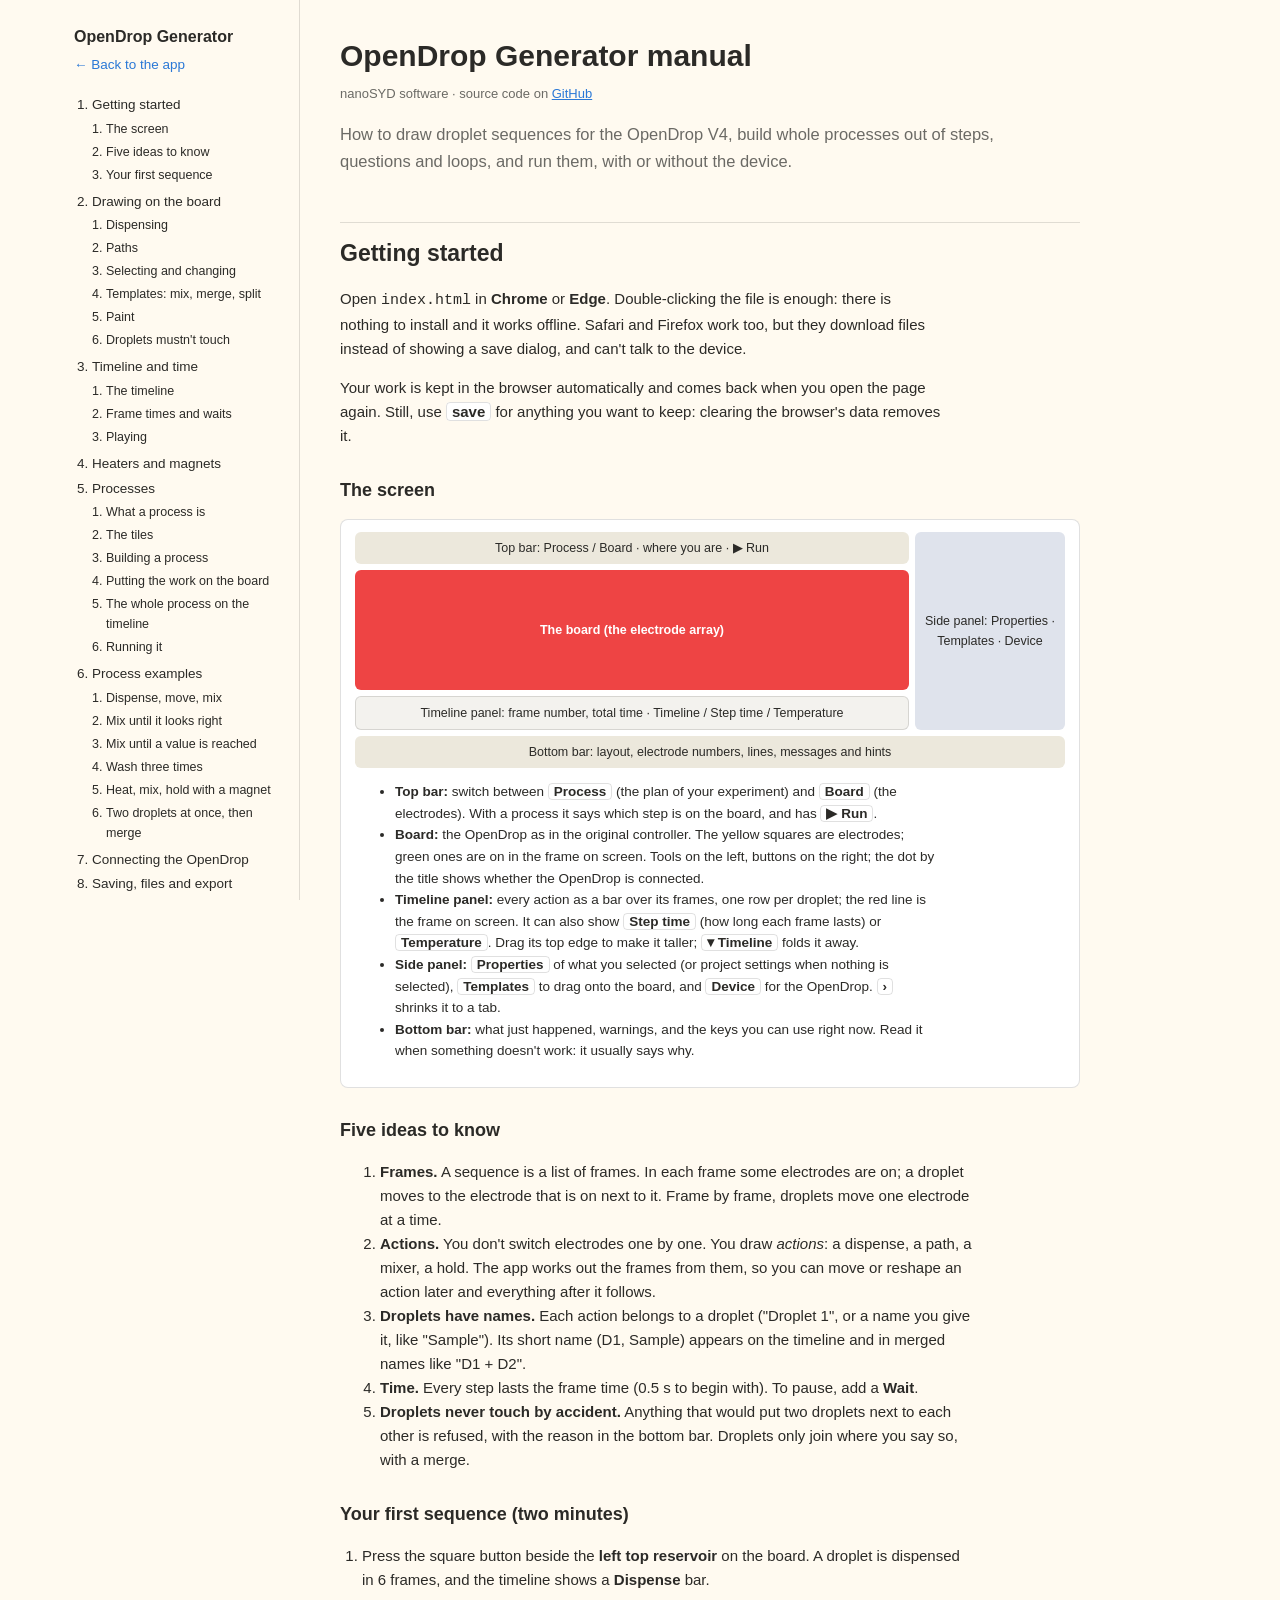
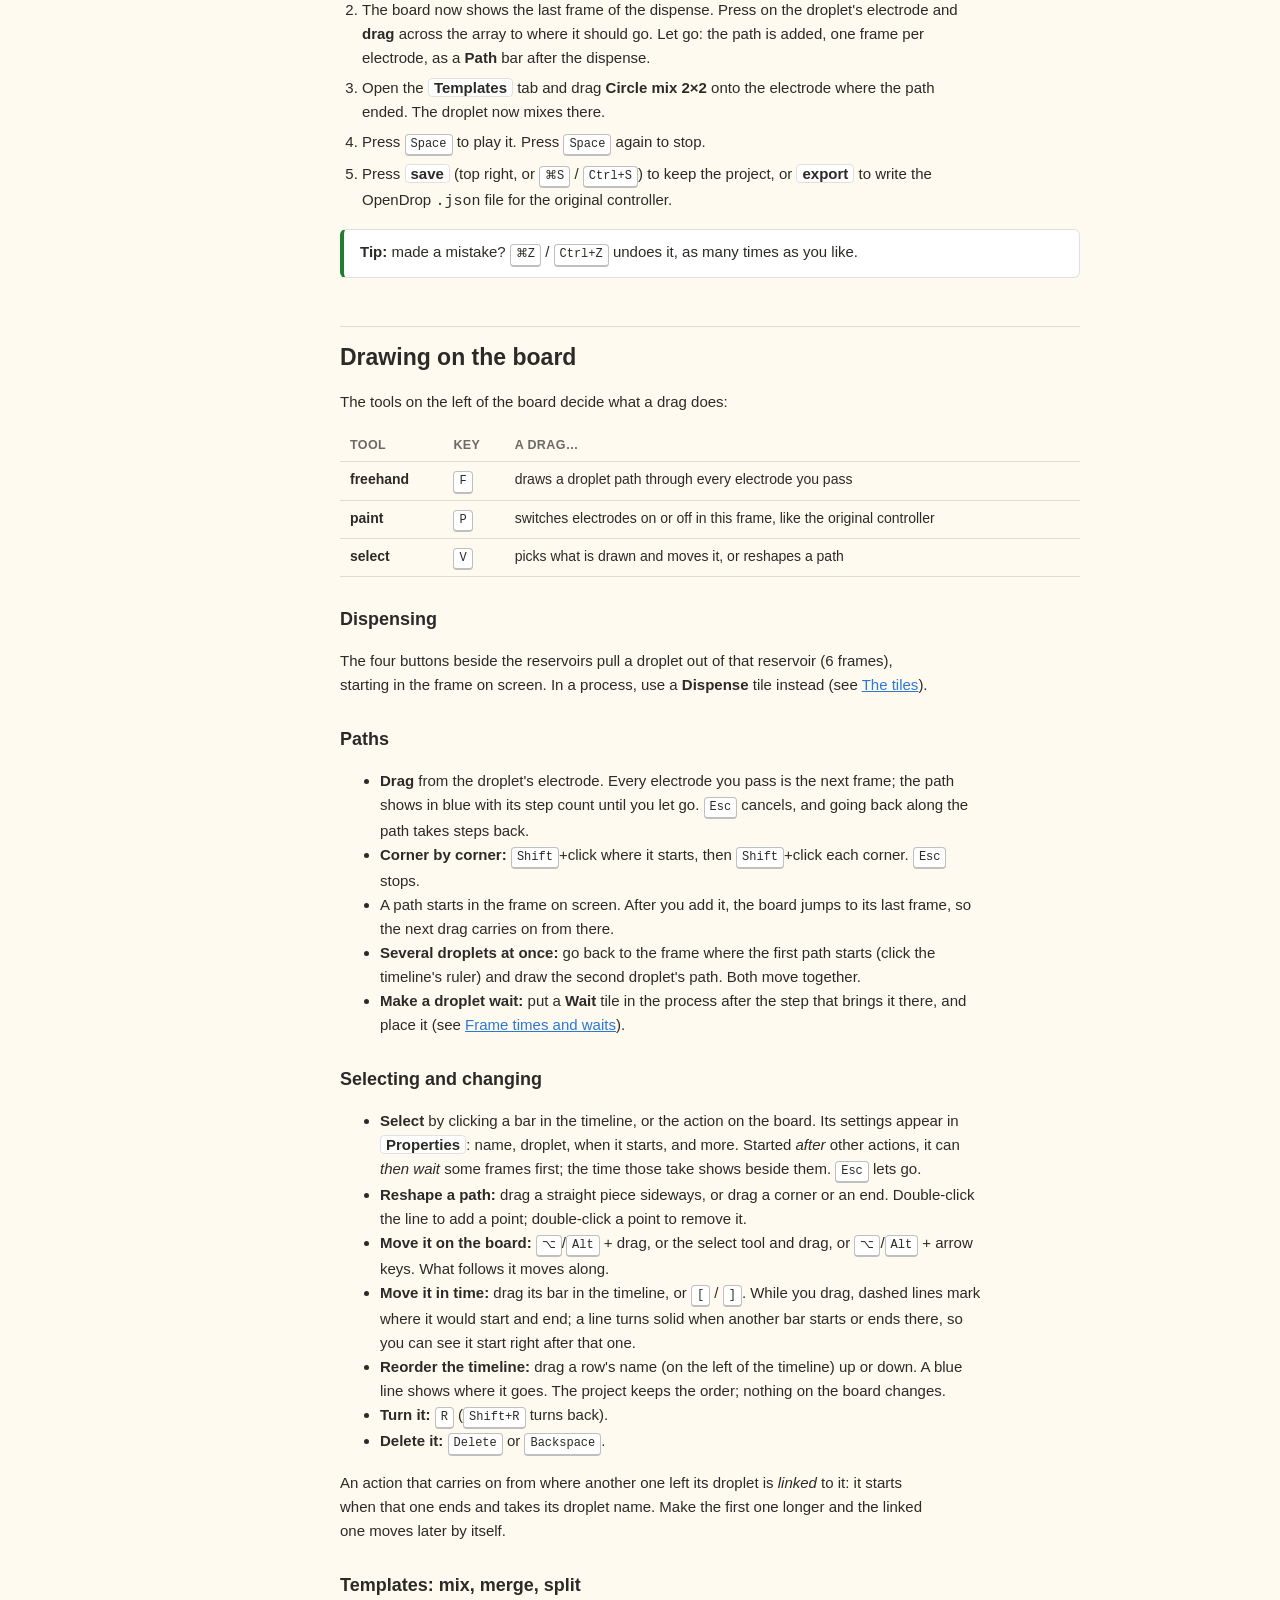
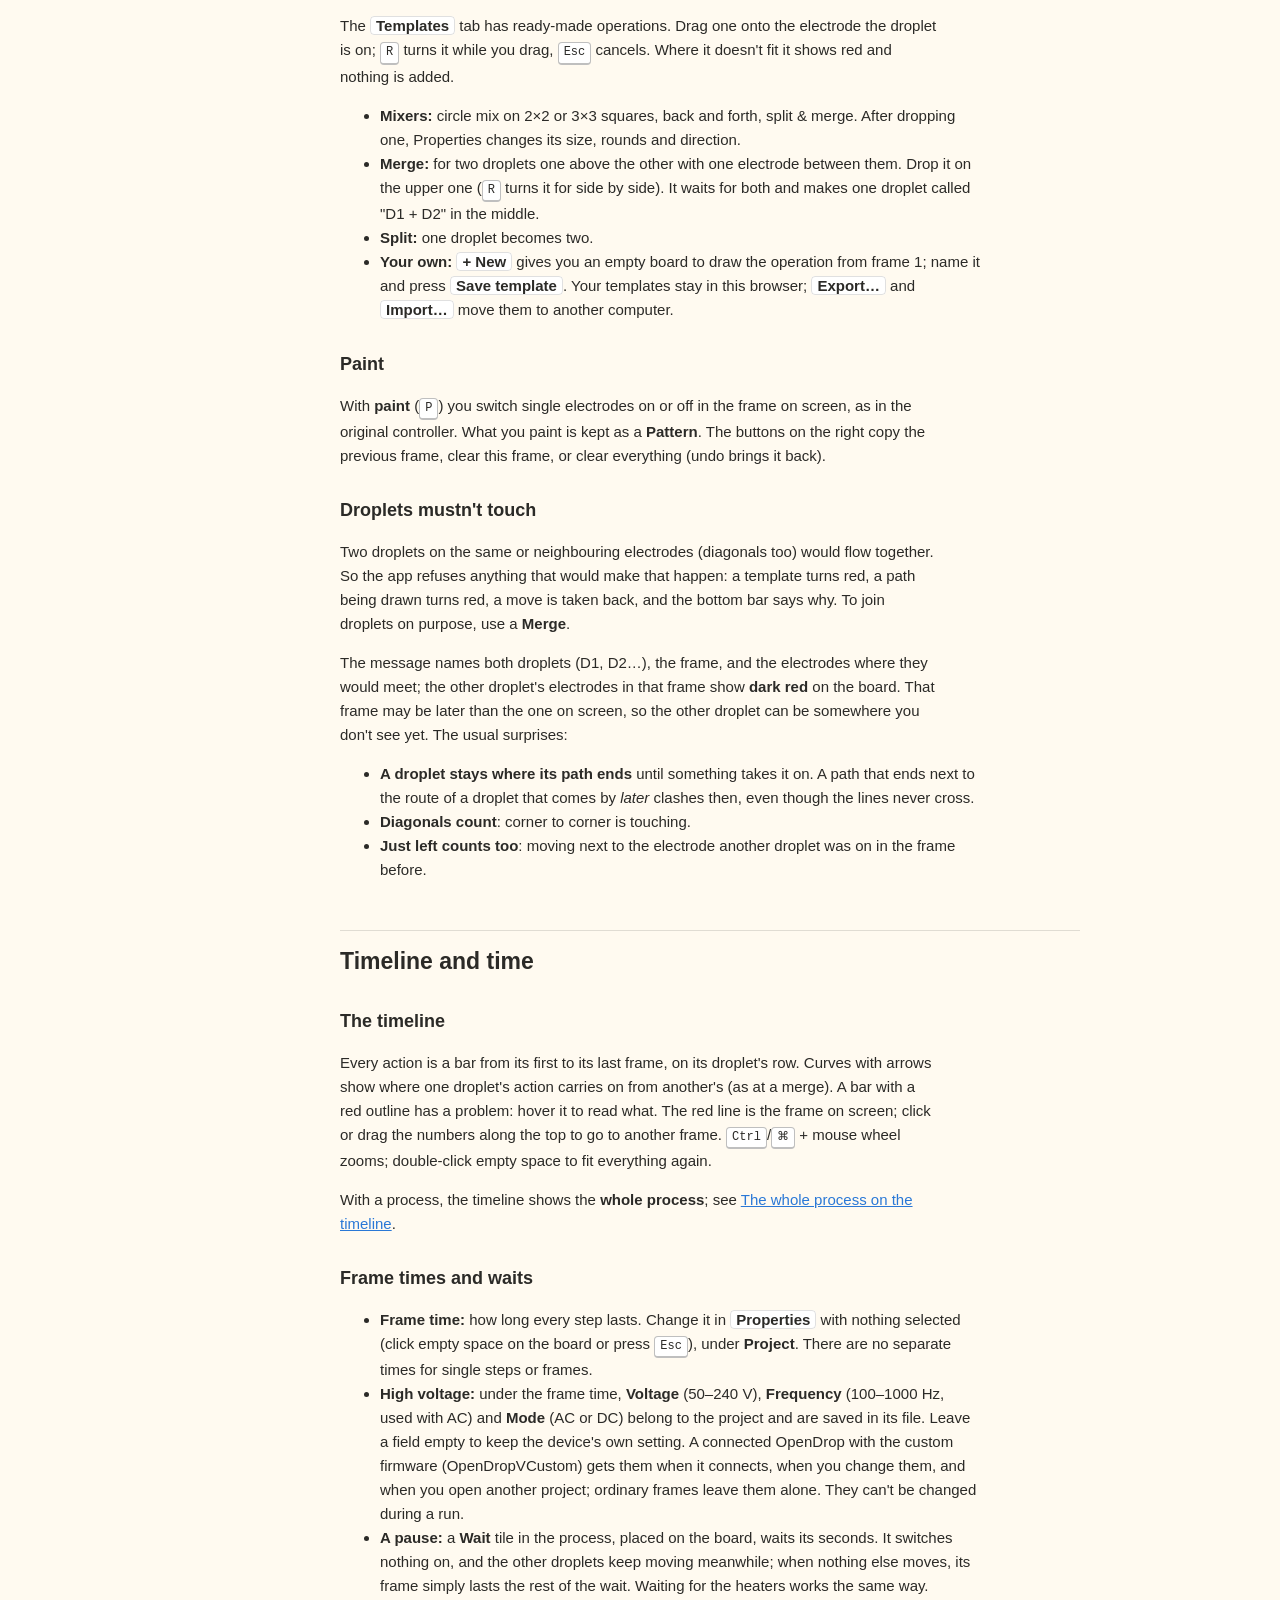
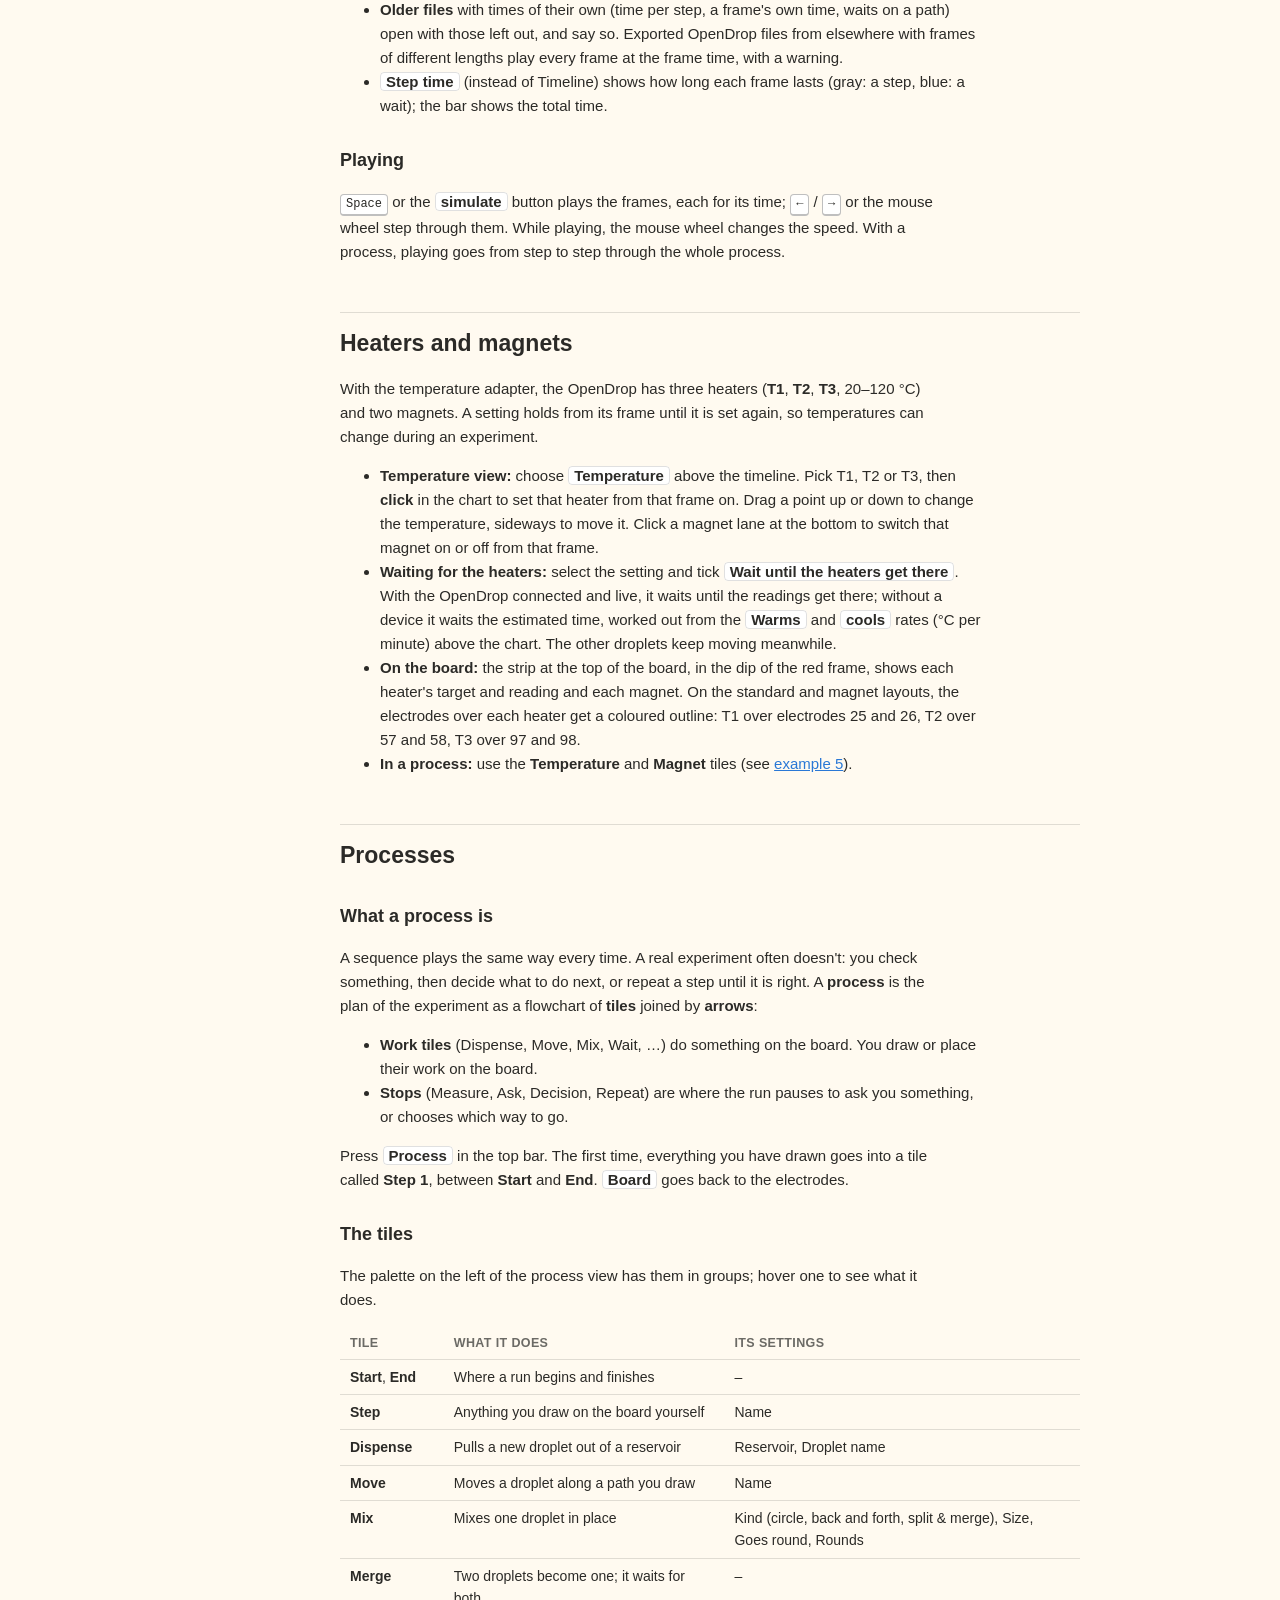
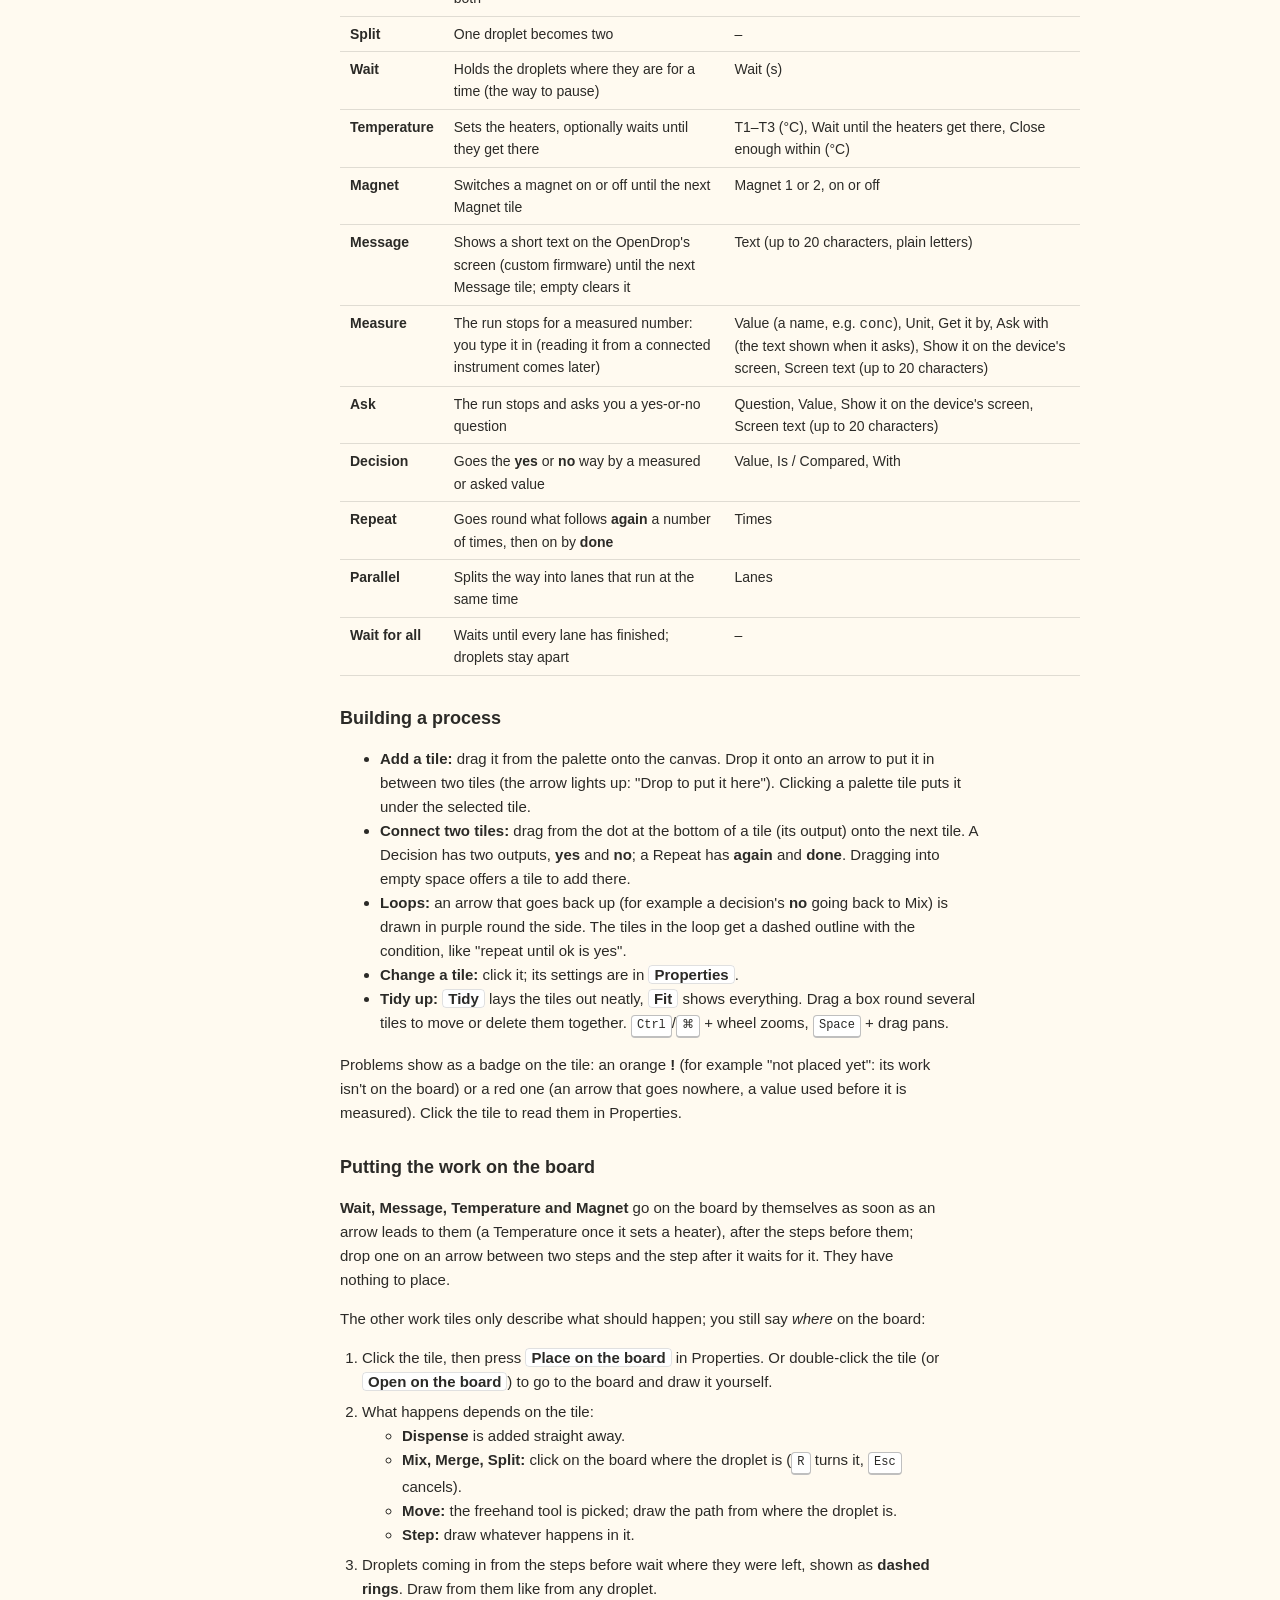
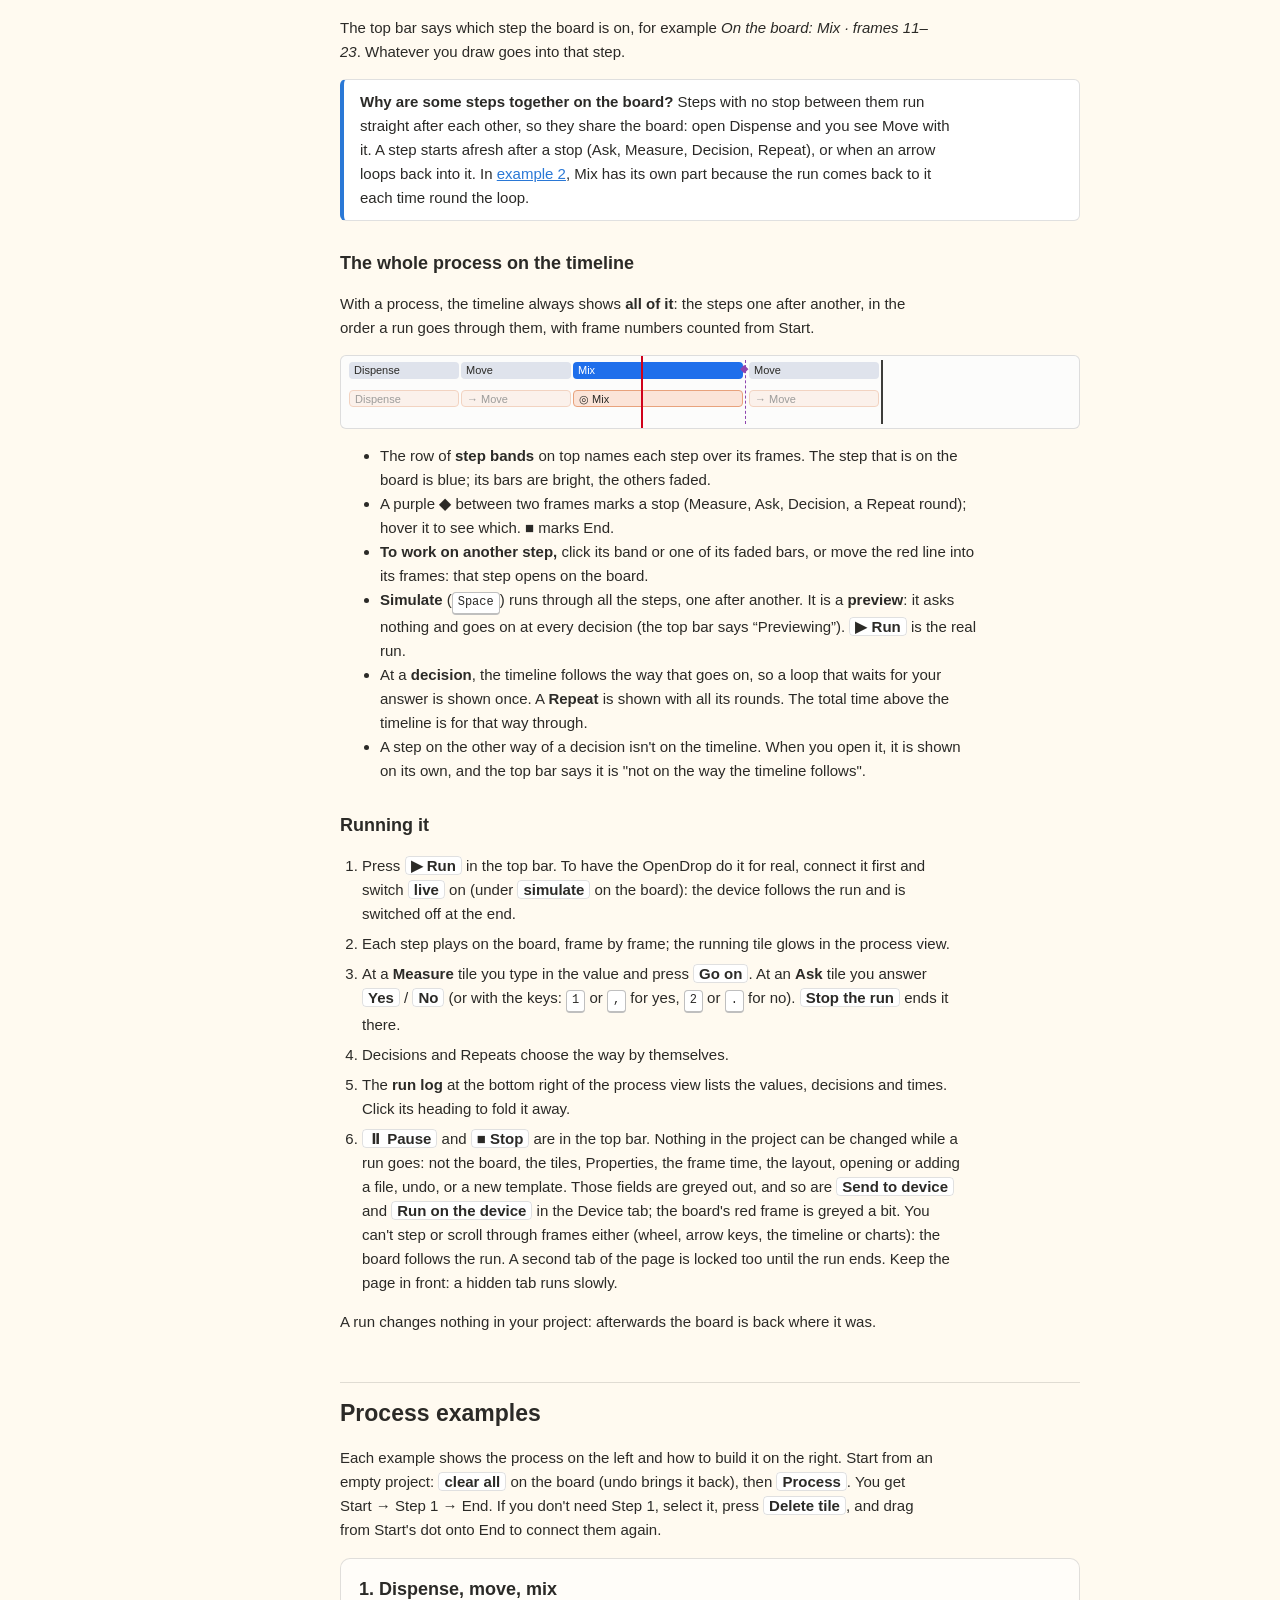
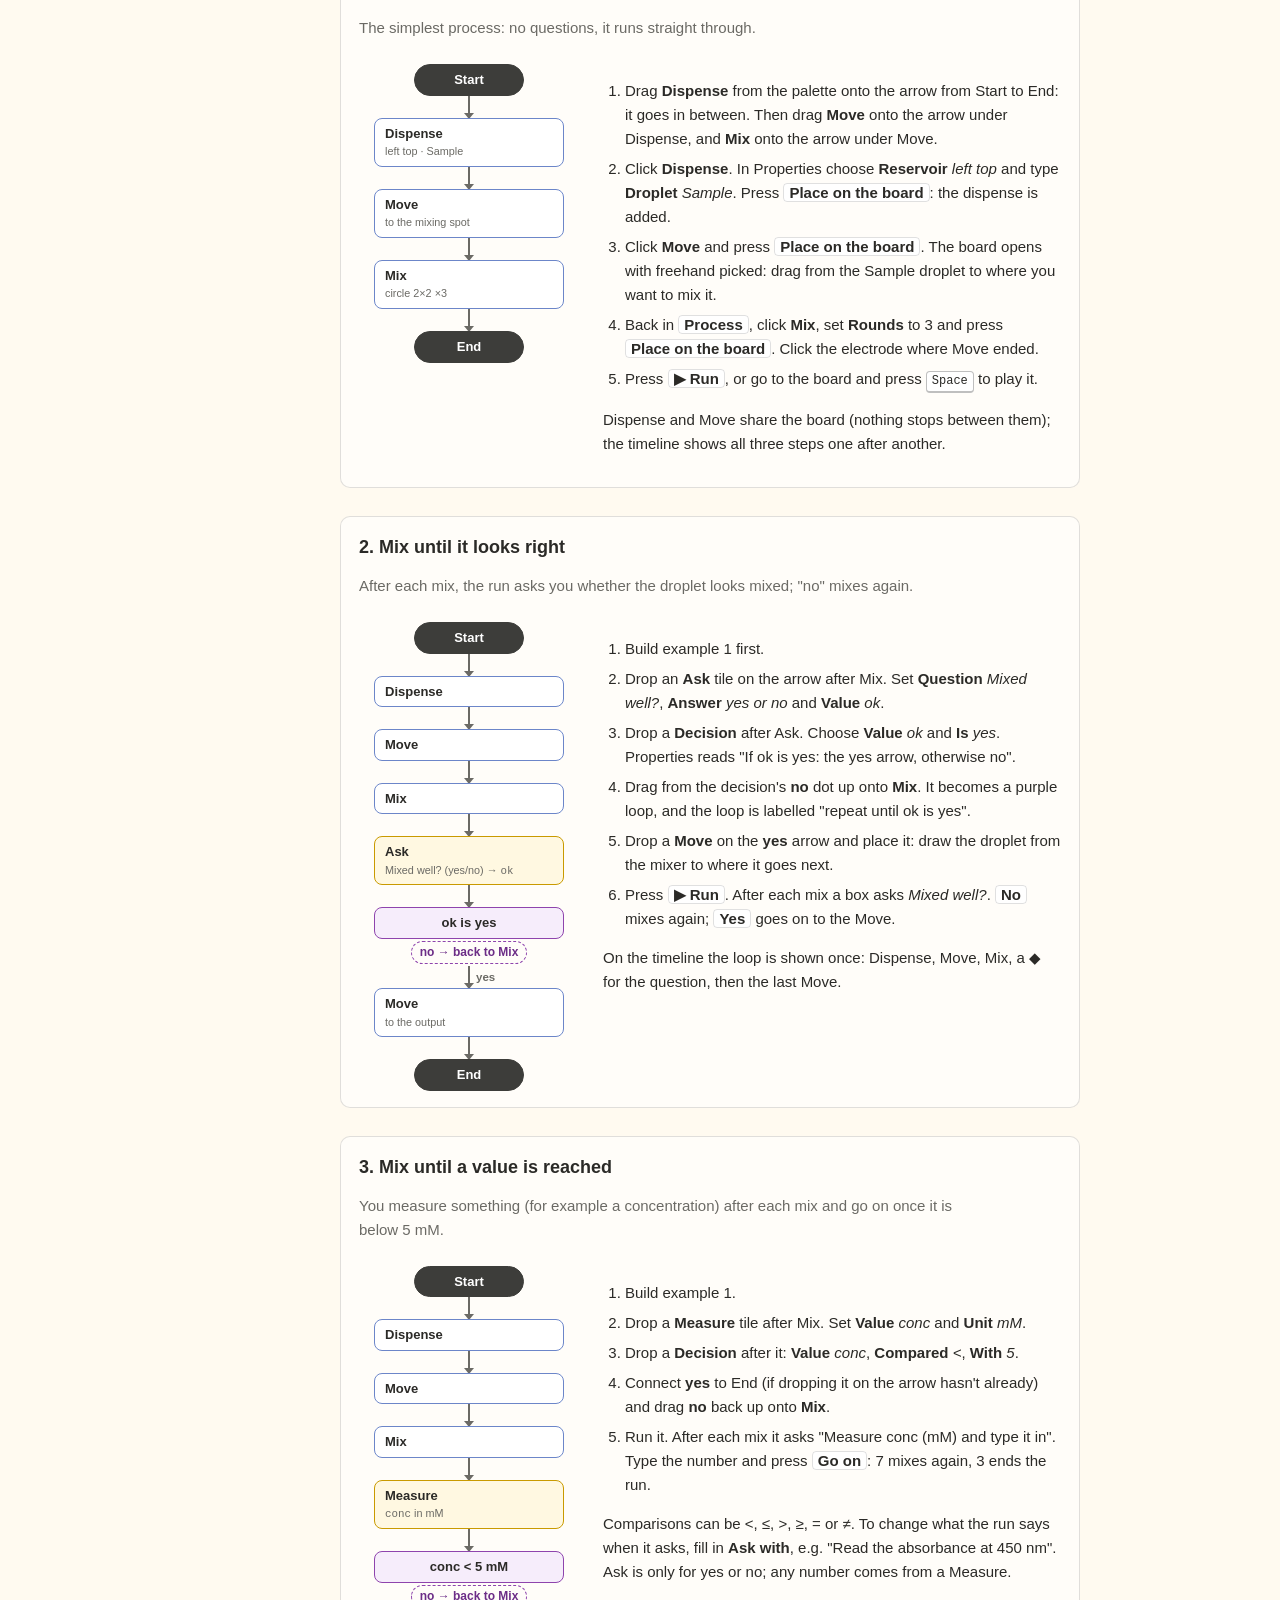
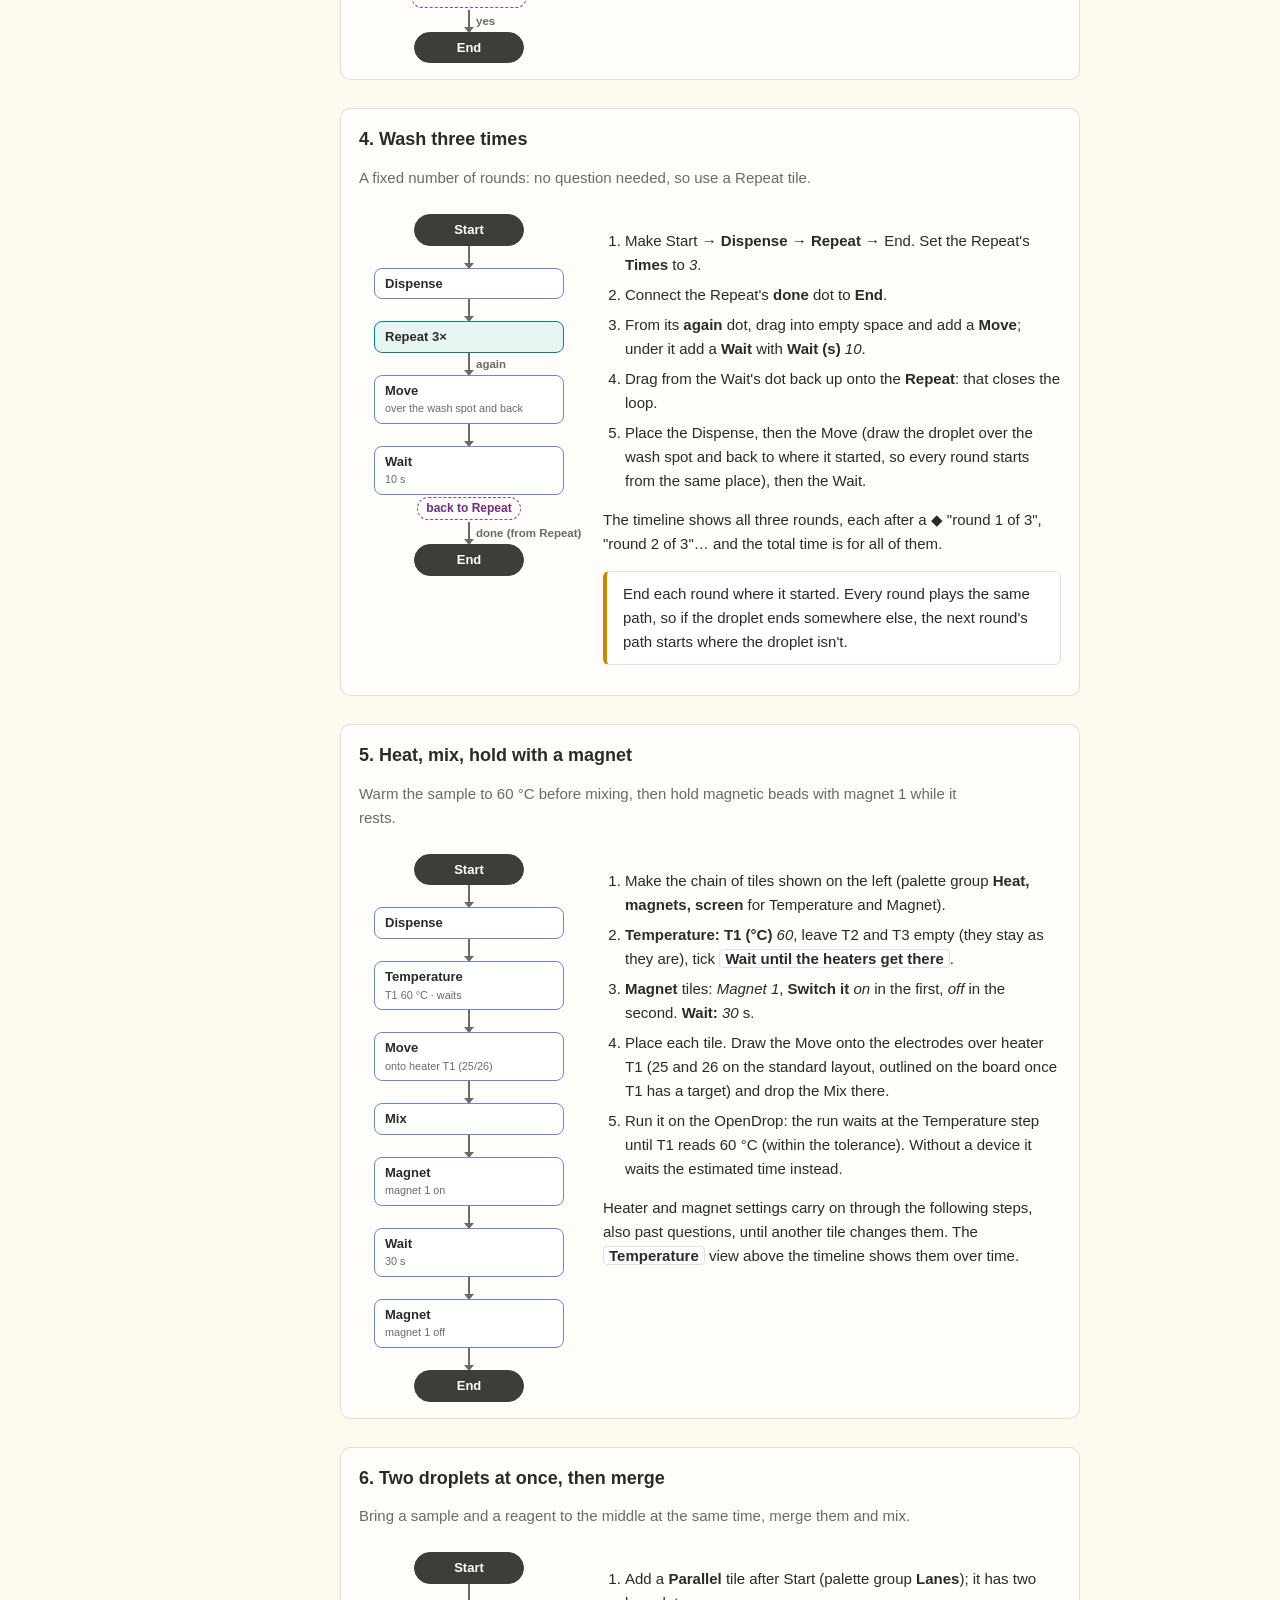
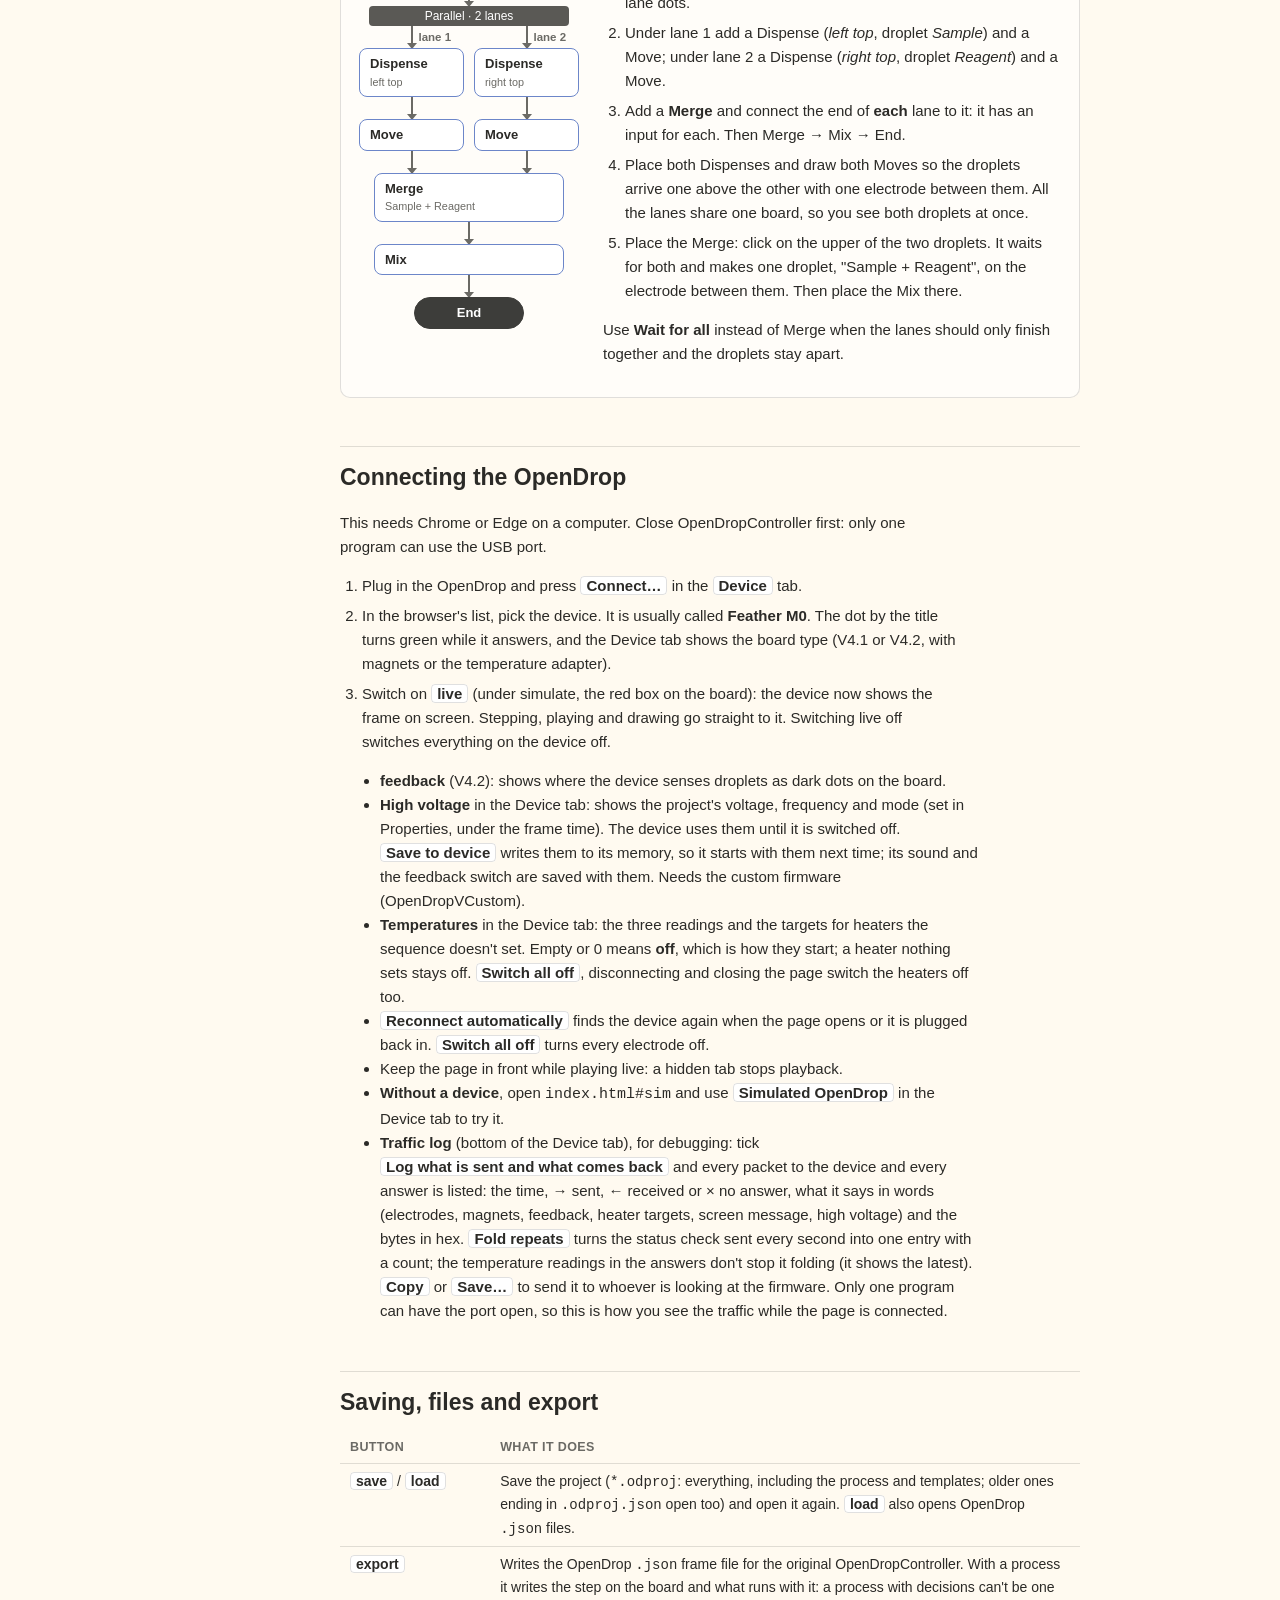
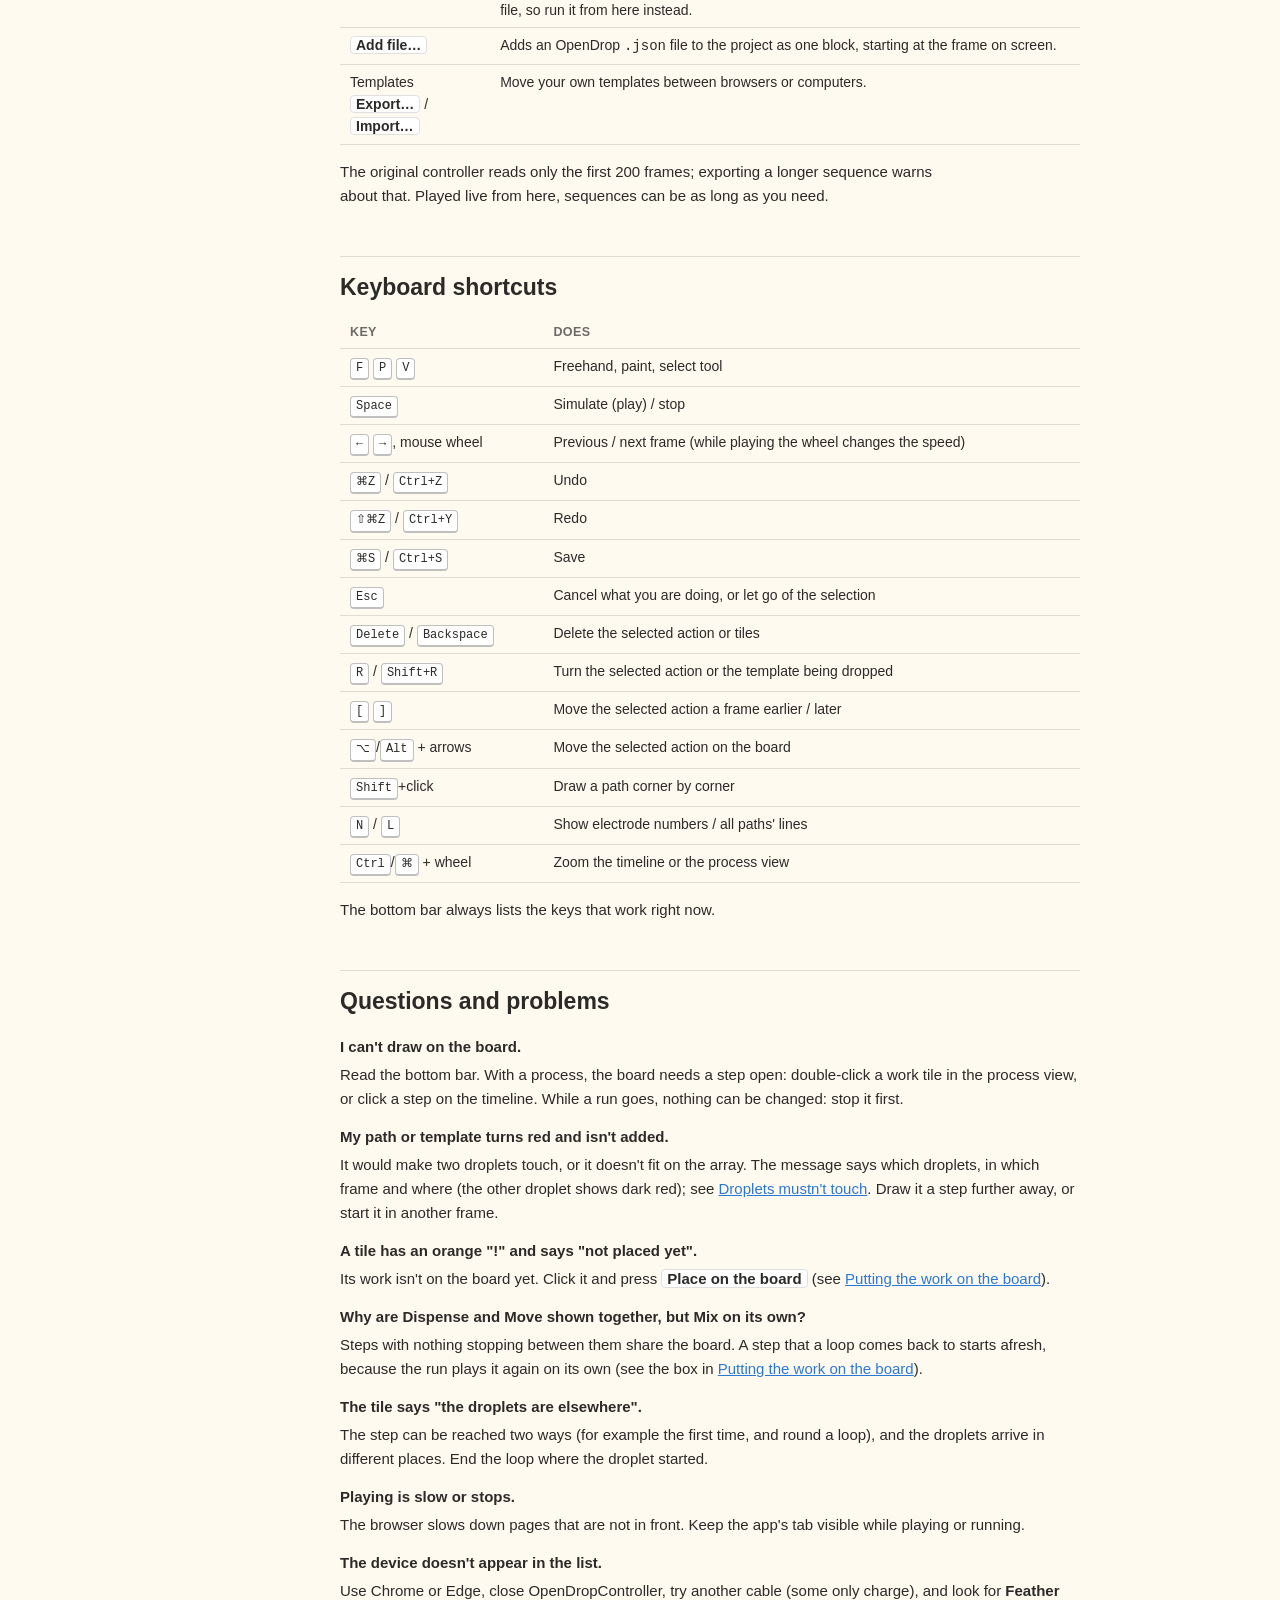
==== manual.html @ 0c630aa3 "Merge feat/timeline-lanes: drag a track's name to reorder; guide lines while moving a clip" ====
<!DOCTYPE html>
<html lang="en">
<head>
  <meta charset="utf-8">
  <meta name="viewport" content="width=device-width, initial-scale=1">
  <title>OpenDrop Generator: manual</title>
  <!-- The user manual. Keep it in step with the app: every change to what you see or do in the app
       updates the section it belongs to here (and the README for the technical side). -->
  <style>
    :root {
      --background: rgb(255, 250, 240);
      --surface: #fff;
      --ink: #2b2a27;
      --muted: #6b6a65;
      --line: rgba(0, 0, 0, 0.12);
      --accent: #2a78d6;
      --work: #6c86c9;
      --ask-fill: #fff8e1;
      --ask-line: #c99a00;
      --decide-fill: #f6edfb;
      --decide-line: #8e44ad;
      --repeat-fill: #e6f5f2;
      --repeat-line: #00897b;
      --stop: #3d3d3a;
    }

    * { box-sizing: border-box; }

    html { scroll-behavior: smooth; scroll-padding-top: 16px; }

    body {
      margin: 0;
      background: var(--background);
      color: var(--ink);
      font: 15px/1.6 -apple-system, BlinkMacSystemFont, "Segoe UI", Helvetica, Arial, sans-serif;
    }

    .layout {
      display: grid;
      grid-template-columns: 250px minmax(0, 1fr);
      max-width: 1180px;
      margin: 0 auto;
    }

    nav {
      position: sticky;
      top: 0;
      align-self: start;
      height: 100vh;
      padding: 24px 16px 24px 24px;
      overflow-y: auto;
      border-right: 1px solid var(--line);
      font-size: 13.5px;
    }

    nav .title { margin: 0 0 4px; font-size: 16px; font-weight: 700; }
    nav .back { display: inline-block; margin-bottom: 16px; color: var(--accent); text-decoration: none; }
    nav ol { margin: 0; padding-left: 18px; }
    nav ol ol { margin: 2px 0 6px; padding-left: 14px; font-size: 12.5px; }
    nav li { margin: 3px 0; }
    nav a { color: var(--ink); text-decoration: none; }
    nav a:hover { color: var(--accent); }

    main { max-width: 820px; padding: 24px 40px 80px; }

    h1 { margin: 8px 0 4px; font-size: 30px; }
    h2 { margin: 48px 0 8px; padding-top: 12px; border-top: 1px solid var(--line); font-size: 23px; }
    h3 { margin: 28px 0 6px; font-size: 18px; }
    h4 { margin: 20px 0 4px; font-size: 15px; }
    p, li { max-width: 72ch; }
    .lead { color: var(--muted); font-size: 16.5px; }

    a { color: var(--accent); }

    kbd {
      display: inline-block;
      min-width: 1.6em;
      padding: 0 5px;
      border: 1px solid rgba(0, 0, 0, 0.25);
      border-bottom-width: 2px;
      border-radius: 4px;
      background: var(--surface);
      font: 12px/1.6 ui-monospace, SFMono-Regular, Menlo, monospace;
      text-align: center;
    }

    /* A button or field name as the app shows it. */
    .ui {
      padding: 0 5px;
      border: 1px solid var(--line);
      border-radius: 4px;
      background: var(--surface);
      font-weight: 600;
      white-space: nowrap;
    }

    table { width: 100%; margin: 10px 0; border-collapse: collapse; font-size: 14px; }
    th, td { padding: 6px 10px; border-bottom: 1px solid var(--line); text-align: left; vertical-align: top; }
    th { color: var(--muted); font-size: 12.5px; font-weight: 600; letter-spacing: 0.03em; text-transform: uppercase; }

    .box {
      margin: 14px 0;
      padding: 10px 16px;
      border: 1px solid var(--line);
      border-left: 4px solid var(--accent);
      border-radius: 6px;
      background: var(--surface);
    }

    .box.tip { border-left-color: #1e7d32; }
    .box.warn { border-left-color: #c98a00; }
    .box > :first-child { margin-top: 0; }
    .box > :last-child { margin-bottom: 0; }
    .box .label { font-weight: 700; }

    ol.steps { padding-left: 22px; }
    ol.steps > li { margin: 6px 0; }

    /* Worked examples: the process drawn as tiles beside the steps that build it. */
    .example {
      display: grid;
      grid-template-columns: 220px minmax(0, 1fr);
      gap: 24px;
      margin: 16px 0 28px;
      padding: 16px 18px;
      border: 1px solid var(--line);
      border-radius: 10px;
      background: rgba(255, 255, 255, 0.6);
    }

    .example h3 { grid-column: 1 / -1; margin: 0; }
    .example .goal { grid-column: 1 / -1; margin: -12px 0 0; color: var(--muted); }

    .flow { display: flex; flex-direction: column; align-items: center; gap: 0; font-size: 13px; }

    .tile {
      position: relative;
      width: 190px;
      padding: 6px 10px;
      border: 1.5px solid var(--work);
      border-radius: 8px;
      background: var(--surface);
      line-height: 1.35;
    }

    .tile b { display: block; }
    .tile small { color: var(--muted); }
    .tile.startend { width: 110px; border-color: var(--stop); border-radius: 999px; background: var(--stop); color: #fff; text-align: center; }
    .tile.ask { border-color: var(--ask-line); background: var(--ask-fill); }
    .tile.decide { border-color: var(--decide-line); background: var(--decide-fill); text-align: center; }
    .tile.repeat { border-color: var(--repeat-line); background: var(--repeat-fill); }
    .tile.lanes { width: 200px; padding: 2px 8px; border: 0; border-radius: 4px; background: #5a5955; color: #fff; text-align: center; font-size: 12px; }

    .arrow { position: relative; height: 22px; width: 2px; background: #6b6a65; }
    .arrow::after {
      position: absolute;
      bottom: -1px;
      left: -4px;
      border: 5px solid transparent;
      border-top: 6px solid #6b6a65;
      border-bottom: 0;
      content: "";
    }

    .arrow .port {
      position: absolute;
      top: 2px;
      left: 8px;
      color: var(--muted);
      font-size: 11.5px;
      font-weight: 600;
      white-space: nowrap;
    }

    .loopnote {
      margin: 2px 0;
      padding: 1px 8px;
      border: 1px dashed var(--decide-line);
      border-radius: 999px;
      color: #6c2d87;
      font-size: 12px;
      font-weight: 600;
      white-space: nowrap;
    }

    .lanes-row { display: flex; gap: 10px; }
    .lanes-row .flow .tile { width: 105px; }

    figure.screen {
      margin: 14px 0;
      padding: 12px 14px;
      border: 1px solid var(--line);
      border-radius: 8px;
      background: var(--surface);
      font-size: 13.5px;
    }

    .screen-map {
      display: grid;
      grid-template-columns: 1fr 150px;
      grid-template-rows: auto 120px auto auto;
      gap: 6px;
      margin-bottom: 8px;
      font-size: 12.5px;
      text-align: center;
    }

    .screen-map div { display: flex; align-items: center; justify-content: center; padding: 6px; border-radius: 6px; }
    .screen-map .bar { grid-column: 1; background: #ece8dc; }
    .screen-map .board { grid-column: 1; background: #e44; color: #fff; font-weight: 600; }
    .screen-map .side { grid-column: 2; grid-row: 1 / 4; background: #dfe3ec; }
    .screen-map .timeline { grid-column: 1; background: #f3f2ee; border: 1px solid var(--line); }
    .screen-map .bottom { grid-column: 1 / 3; background: #ece8dc; }

    .timeline-pic {
      position: relative;
      height: 74px;
      margin: 10px 0;
      border: 1px solid var(--line);
      border-radius: 6px;
      background: #fcfcfb;
      font-size: 11px;
    }

    .timeline-pic .band, .timeline-pic .clip { position: absolute; height: 17px; padding: 0 5px; overflow: hidden; border-radius: 4px; line-height: 17px; white-space: nowrap; }
    .timeline-pic .band { top: 6px; background: #dfe3ec; }
    .timeline-pic .band.open { background: #1f6feb; color: #fff; }
    .timeline-pic .clip { top: 34px; border: 1px solid #e8a27c; background: #fbe4d8; }
    .timeline-pic .clip.dim { opacity: 0.45; }
    .timeline-pic .stop { position: absolute; top: 4px; bottom: 4px; border-left: 1px dashed var(--decide-line); }
    .timeline-pic .stop span { position: absolute; top: 0; left: -6px; color: var(--decide-line); font-size: 11px; }
    .timeline-pic .end { position: absolute; top: 4px; bottom: 4px; border-left: 2px solid var(--stop); }
    .timeline-pic .playhead { position: absolute; top: 0; bottom: 0; border-left: 2px solid #d0021b; }

    .faq dt { margin-top: 14px; font-weight: 700; }
    .faq dd { margin: 4px 0 0 0; }

    footer { margin-top: 60px; color: var(--muted); font-size: 13px; }
    .credit { margin: 0 0 8px; color: var(--muted); font-size: 13px; }

    @media (max-width: 860px) {
      .layout { grid-template-columns: 1fr; }
      nav { position: static; height: auto; border-right: 0; border-bottom: 1px solid var(--line); }
      main { padding: 16px 18px 60px; }
      .example { grid-template-columns: 1fr; }
    }

    @media print {
      nav { display: none; }
      .layout { display: block; }
      .example, .box, figure { break-inside: avoid; }
    }
  </style>
</head>
<body>
<div class="layout">
  <nav aria-label="Contents">
    <p class="title">OpenDrop Generator</p>
    <a class="back" href="index.html">← Back to the app</a>
    <ol>
      <li><a href="#start">Getting started</a>
        <ol>
          <li><a href="#screen">The screen</a></li>
          <li><a href="#ideas">Five ideas to know</a></li>
          <li><a href="#first">Your first sequence</a></li>
        </ol>
      </li>
      <li><a href="#board">Drawing on the board</a>
        <ol>
          <li><a href="#dispense">Dispensing</a></li>
          <li><a href="#paths">Paths</a></li>
          <li><a href="#select">Selecting and changing</a></li>
          <li><a href="#templates">Templates: mix, merge, split</a></li>
          <li><a href="#paint">Paint</a></li>
          <li><a href="#touch">Droplets mustn't touch</a></li>
        </ol>
      </li>
      <li><a href="#time">Timeline and time</a>
        <ol>
          <li><a href="#timeline">The timeline</a></li>
          <li><a href="#frametimes">Frame times and waits</a></li>
          <li><a href="#play">Playing</a></li>
        </ol>
      </li>
      <li><a href="#heat">Heaters and magnets</a></li>
      <li><a href="#process">Processes</a>
        <ol>
          <li><a href="#process-what">What a process is</a></li>
          <li><a href="#tiles">The tiles</a></li>
          <li><a href="#build">Building a process</a></li>
          <li><a href="#place">Putting the work on the board</a></li>
          <li><a href="#whole">The whole process on the timeline</a></li>
          <li><a href="#run">Running it</a></li>
        </ol>
      </li>
      <li><a href="#examples">Process examples</a>
        <ol>
          <li><a href="#ex-simple">Dispense, move, mix</a></li>
          <li><a href="#ex-ask">Mix until it looks right</a></li>
          <li><a href="#ex-measure">Mix until a value is reached</a></li>
          <li><a href="#ex-repeat">Wash three times</a></li>
          <li><a href="#ex-heat">Heat, mix, hold with a magnet</a></li>
          <li><a href="#ex-lanes">Two droplets at once, then merge</a></li>
        </ol>
      </li>
      <li><a href="#device">Connecting the OpenDrop</a></li>
      <li><a href="#files">Saving, files and export</a></li>
      <li><a href="#keys">Keyboard shortcuts</a></li>
      <li><a href="#faq">Questions and problems</a></li>
      <li><a href="#ai">Asking an AI for help</a></li>
    </ol>
  </nav>

  <main>
    <h1>OpenDrop Generator manual</h1>
    <p class="credit">nanoSYD software · source code on <a href="https://github.com/ostryJR/NanoSyd_OpenDrop_software">GitHub</a></p>
    <p class="lead">How to draw droplet sequences for the OpenDrop V4, build whole processes out of
      steps, questions and loops, and run them, with or without the device.</p>

    <!-- ============================================================================== -->
    <h2 id="start">Getting started</h2>
    <p>Open <code>index.html</code> in <b>Chrome</b> or <b>Edge</b>. Double-clicking the file is
      enough: there is nothing to install and it works offline. Safari and Firefox work too, but they
      download files instead of showing a save dialog, and can't talk to the device.</p>
    <p>Your work is kept in the browser automatically and comes back when you open the page again.
      Still, use <span class="ui">save</span> for anything you want to keep: clearing the browser's
      data removes it.</p>

    <h3 id="screen">The screen</h3>
    <figure class="screen">
      <div class="screen-map" aria-hidden="true">
        <div class="bar">Top bar: Process / Board · where you are · ▶ Run</div>
        <div class="board">The board (the electrode array)</div>
        <div class="side">Side panel: Properties · Templates · Device</div>
        <div class="timeline">Timeline panel: frame number, total time · Timeline / Step time / Temperature</div>
        <div class="bottom">Bottom bar: layout, electrode numbers, lines, messages and hints</div>
      </div>
      <ul>
        <li><b>Top bar:</b> switch between <span class="ui">Process</span> (the plan of your
          experiment) and <span class="ui">Board</span> (the electrodes). With a process it says which
          step is on the board, and has <span class="ui">▶ Run</span>.</li>
        <li><b>Board:</b> the OpenDrop as in the original controller. The yellow squares are
          electrodes; green ones are on in the frame on screen. Tools on the left, buttons on the right;
          the dot by the title shows whether the OpenDrop is connected.</li>
        <li><b>Timeline panel:</b> every action as a bar over its frames, one row per droplet; the red
          line is the frame on screen. It can also show <span class="ui">Step time</span> (how long each
          frame lasts) or <span class="ui">Temperature</span>. Drag its top edge to make it taller;
          <span class="ui">▾ Timeline</span> folds it away.</li>
        <li><b>Side panel:</b> <span class="ui">Properties</span> of what you selected (or project
          settings when nothing is selected), <span class="ui">Templates</span> to drag onto the board,
          and <span class="ui">Device</span> for the OpenDrop. <span class="ui">›</span> shrinks it to a
          tab.</li>
        <li><b>Bottom bar:</b> what just happened, warnings, and the keys you can use right now.
          Read it when something doesn't work: it usually says why.</li>
      </ul>
    </figure>

    <h3 id="ideas">Five ideas to know</h3>
    <ol>
      <li><b>Frames.</b> A sequence is a list of frames. In each frame some electrodes are on; a
        droplet moves to the electrode that is on next to it. Frame by frame, droplets move one
        electrode at a time.</li>
      <li><b>Actions.</b> You don't switch electrodes one by one. You draw <em>actions</em>: a
        dispense, a path, a mixer, a hold. The app works out the frames from them, so you can move or
        reshape an action later and everything after it follows.</li>
      <li><b>Droplets have names.</b> Each action belongs to a droplet ("Droplet 1", or a name you
        give it, like "Sample"). Its short name (D1, Sample) appears on the timeline and in merged
        names like "D1 + D2".</li>
      <li><b>Time.</b> Every step lasts the frame time (0.5 s to begin with). To pause, add a
        <b>Wait</b>.</li>
      <li><b>Droplets never touch by accident.</b> Anything that would put two droplets next to each
        other is refused, with the reason in the bottom bar. Droplets only join where you say so, with
        a merge.</li>
    </ol>

    <h3 id="first">Your first sequence (two minutes)</h3>
    <ol class="steps">
      <li>Press the square button beside the <b>left top reservoir</b> on the board. A droplet is
        dispensed in 6 frames, and the timeline shows a <b>Dispense</b> bar.</li>
      <li>The board now shows the last frame of the dispense. Press on the droplet's electrode and
        <b>drag</b> across the array to where it should go. Let go: the path is added, one frame per
        electrode, as a <b>Path</b> bar after the dispense.</li>
      <li>Open the <span class="ui">Templates</span> tab and drag <b>Circle mix 2×2</b> onto the
        electrode where the path ended. The droplet now mixes there.</li>
      <li>Press <kbd>Space</kbd> to play it. Press <kbd>Space</kbd> again to stop.</li>
      <li>Press <span class="ui">save</span> (top right, or <kbd>⌘S</kbd> / <kbd>Ctrl+S</kbd>) to keep
        the project, or <span class="ui">export</span> to write the OpenDrop <code>.json</code> file for
        the original controller.</li>
    </ol>
    <div class="box tip"><p><span class="label">Tip:</span> made a mistake? <kbd>⌘Z</kbd> /
      <kbd>Ctrl+Z</kbd> undoes it, as many times as you like.</p></div>

    <!-- ============================================================================== -->
    <h2 id="board">Drawing on the board</h2>
    <p>The tools on the left of the board decide what a drag does:</p>
    <table>
      <tr><th>Tool</th><th>Key</th><th>A drag…</th></tr>
      <tr><td><b>freehand</b></td><td><kbd>F</kbd></td><td>draws a droplet path through every electrode you pass</td></tr>
      <tr><td><b>paint</b></td><td><kbd>P</kbd></td><td>switches electrodes on or off in this frame, like the original controller</td></tr>
      <tr><td><b>select</b></td><td><kbd>V</kbd></td><td>picks what is drawn and moves it, or reshapes a path</td></tr>
    </table>

    <h3 id="dispense">Dispensing</h3>
    <p>The four buttons beside the reservoirs pull a droplet out of that reservoir (6 frames),
      starting in the frame on screen. In a process, use a <b>Dispense</b> tile instead (see
      <a href="#tiles">The tiles</a>).</p>

    <h3 id="paths">Paths</h3>
    <ul>
      <li><b>Drag</b> from the droplet's electrode. Every electrode you pass is the next frame; the
        path shows in blue with its step count until you let go. <kbd>Esc</kbd> cancels, and going back
        along the path takes steps back.</li>
      <li><b>Corner by corner:</b> <kbd>Shift</kbd>+click where it starts, then
        <kbd>Shift</kbd>+click each corner. <kbd>Esc</kbd> stops.</li>
      <li>A path starts in the frame on screen. After you add it, the board jumps to its last frame,
        so the next drag carries on from there.</li>
      <li><b>Several droplets at once:</b> go back to the frame where the first path starts (click
        the timeline's ruler) and draw the second droplet's path. Both move together.</li>
      <li><b>Make a droplet wait:</b> put a <b>Wait</b> tile in the process after the step that
        brings it there, and place it (see <a href="#frametimes">Frame times and waits</a>).</li>
    </ul>

    <h3 id="select">Selecting and changing</h3>
    <ul>
      <li><b>Select</b> by clicking a bar in the timeline, or the action on the board. Its settings
        appear in <span class="ui">Properties</span>: name, droplet, when it starts, and
        more. Started <i>after</i> other actions, it can <i>then wait</i> some frames first; the time
        those take shows beside them. <kbd>Esc</kbd> lets go.</li>
      <li><b>Reshape a path:</b> drag a straight piece sideways, or drag a corner or an end.
        Double-click the line to add a point; double-click a point to remove it.</li>
      <li><b>Move it on the board:</b> <kbd>⌥</kbd>/<kbd>Alt</kbd> + drag, or the select tool and drag,
        or <kbd>⌥</kbd>/<kbd>Alt</kbd> + arrow keys. What follows it moves along.</li>
      <li><b>Move it in time:</b> drag its bar in the timeline, or <kbd>[</kbd> / <kbd>]</kbd>. While
        you drag, dashed lines mark where it would start and end; a line turns solid when another
        bar starts or ends there, so you can see it start right after that one.</li>
      <li><b>Reorder the timeline:</b> drag a row's name (on the left of the timeline) up or down.
        A blue line shows where it goes. The project keeps the order; nothing on the board
        changes.</li>
      <li><b>Turn it:</b> <kbd>R</kbd> (<kbd>Shift+R</kbd> turns back).</li>
      <li><b>Delete it:</b> <kbd>Delete</kbd> or <kbd>Backspace</kbd>.</li>
    </ul>
    <p>An action that carries on from where another one left its droplet is <em>linked</em> to it:
      it starts when that one ends and takes its droplet name. Make the first one longer and the
      linked one moves later by itself.</p>

    <h3 id="templates">Templates: mix, merge, split</h3>
    <p>The <span class="ui">Templates</span> tab has ready-made operations. Drag one onto the
      electrode the droplet is on; <kbd>R</kbd> turns it while you drag, <kbd>Esc</kbd> cancels. Where
      it doesn't fit it shows red and nothing is added.</p>
    <ul>
      <li><b>Mixers:</b> circle mix on 2×2 or 3×3 squares, back and forth, split &amp; merge. After
        dropping one, Properties changes its size, rounds and direction.</li>
      <li><b>Merge:</b> for two droplets one above the other with one electrode between them. Drop it
        on the upper one (<kbd>R</kbd> turns it for side by side). It waits for both and makes one
        droplet called "D1 + D2" in the middle.</li>
      <li><b>Split:</b> one droplet becomes two.</li>
      <li><b>Your own:</b> <span class="ui">+ New</span> gives you an empty board to draw the
        operation from frame 1; name it and press <span class="ui">Save template</span>. Your templates
        stay in this browser; <span class="ui">Export…</span> and <span class="ui">Import…</span> move
        them to another computer.</li>
    </ul>

    <h3 id="paint">Paint</h3>
    <p>With <b>paint</b> (<kbd>P</kbd>) you switch single electrodes on or off in the frame on screen,
      as in the original controller. What you paint is kept as a <b>Pattern</b>. The buttons on the
      right copy the previous frame, clear this frame, or clear everything (undo brings it back).</p>

    <h3 id="touch">Droplets mustn't touch</h3>
    <p>Two droplets on the same or neighbouring electrodes (diagonals too) would flow together. So
      the app refuses anything that would make that happen: a template turns red, a path being drawn
      turns red, a move is taken back, and the bottom bar says why. To join droplets on purpose, use a
      <b>Merge</b>.</p>
    <p>The message names both droplets (D1, D2…), the frame, and the electrodes where they would
      meet; the other droplet's electrodes in that frame show <b>dark red</b> on the board. That
      frame may be later than the one on screen, so the other droplet can be somewhere you don't see
      yet. The usual surprises:</p>
    <ul>
      <li><b>A droplet stays where its path ends</b> until something takes it on. A path that ends
        next to the route of a droplet that comes by <i>later</i> clashes then, even though the lines
        never cross.</li>
      <li><b>Diagonals count</b>: corner to corner is touching.</li>
      <li><b>Just left counts too</b>: moving next to the electrode another droplet was on in the frame
        before.</li>
    </ul>

    <!-- ============================================================================== -->
    <h2 id="time">Timeline and time</h2>

    <h3 id="timeline">The timeline</h3>
    <p>Every action is a bar from its first to its last frame, on its droplet's row. Curves with
      arrows show where one droplet's action carries on from another's (as at a merge). A bar with a
      red outline has a problem: hover it to read what. The red line is the frame on screen; click or
      drag the numbers along the top to go to another frame. <kbd>Ctrl</kbd>/<kbd>⌘</kbd> + mouse
      wheel zooms; double-click empty space to fit everything again.</p>
    <p>With a process, the timeline shows the <b>whole process</b>; see
      <a href="#whole">The whole process on the timeline</a>.</p>

    <h3 id="frametimes">Frame times and waits</h3>
    <ul>
      <li><b>Frame time:</b> how long every step lasts. Change it in <span class="ui">Properties</span>
        with nothing selected (click empty space on the board or press <kbd>Esc</kbd>), under
        <b>Project</b>. There are no separate times for single steps or frames.</li>
      <li><b>High voltage:</b> under the frame time, <b>Voltage</b> (50–240 V), <b>Frequency</b>
        (100–1000 Hz, used with AC) and <b>Mode</b> (AC or DC) belong to the project and are saved in
        its file. Leave a field empty to keep the device's own setting. A connected OpenDrop with the
        custom firmware (OpenDropVCustom) gets them when it connects, when you change them, and when
        you open another project; ordinary frames leave them alone. They can't be changed during a
        run.</li>
      <li><b>A pause:</b> a <b>Wait</b> tile in the process, placed on the board, waits its seconds.
        It switches nothing on, and the other droplets keep moving meanwhile; when nothing else
        moves, its frame simply lasts the rest of the wait. Waiting for the heaters works the same way.</li>
      <li><b>Older files</b> with times of their own (time per step, a frame's own time, waits on a
        path) open with those left out, and say so. Exported OpenDrop files from elsewhere with
        frames of different lengths play every frame at the frame time, with a warning.</li>
      <li><span class="ui">Step time</span> (instead of Timeline) shows how long each frame lasts
        (gray: a step, blue: a wait); the bar shows the total time.</li>
    </ul>

    <h3 id="play">Playing</h3>
    <p><kbd>Space</kbd> or the <span class="ui">simulate</span> button plays the frames, each for its
      time; <kbd>←</kbd> / <kbd>→</kbd> or the mouse wheel step through them. While playing, the mouse
      wheel changes the speed. With a process, playing goes from step to step through the whole
      process.</p>

    <!-- ============================================================================== -->
    <h2 id="heat">Heaters and magnets</h2>
    <p>With the temperature adapter, the OpenDrop has three heaters (<b>T1</b>, <b>T2</b>,
      <b>T3</b>, 20–120 °C) and two magnets. A setting holds from its frame until it is set again, so
      temperatures can change during an experiment.</p>
    <ul>
      <li><b>Temperature view:</b> choose <span class="ui">Temperature</span> above the timeline. Pick
        T1, T2 or T3, then <b>click</b> in the chart to set that heater from that frame on. Drag a point
        up or down to change the temperature, sideways to move it. Click a magnet lane at the bottom to
        switch that magnet on or off from that frame.</li>
      <li><b>Waiting for the heaters:</b> select the setting and tick
        <span class="ui">Wait until the heaters get there</span>. With the OpenDrop connected and live,
        it waits until the readings get there; without a device it waits the estimated time, worked
        out from the <span class="ui">Warms</span> and <span class="ui">cools</span> rates (°C per
        minute) above the chart. The other droplets keep moving meanwhile.</li>
      <li><b>On the board:</b> the strip at the top of the board, in the dip of the red frame, shows each heater's target and reading and
        each magnet. On the standard and magnet layouts, the electrodes over each heater get a coloured
        outline: T1 over electrodes 25 and 26, T2 over 57 and 58, T3 over 97 and 98.</li>
      <li><b>In a process:</b> use the <b>Temperature</b> and <b>Magnet</b> tiles (see
        <a href="#ex-heat">example 5</a>).</li>
    </ul>

    <!-- ============================================================================== -->
    <h2 id="process">Processes</h2>

    <h3 id="process-what">What a process is</h3>
    <p>A sequence plays the same way every time. A real experiment often doesn't: you check
      something, then decide what to do next, or repeat a step until it is right. A <b>process</b> is
      the plan of the experiment as a flowchart of <b>tiles</b> joined by <b>arrows</b>:</p>
    <ul>
      <li><b>Work tiles</b> (Dispense, Move, Mix, Wait, …) do something on the board. You draw or
        place their work on the board.</li>
      <li><b>Stops</b> (Measure, Ask, Decision, Repeat) are where the run pauses to ask you something,
        or chooses which way to go.</li>
    </ul>
    <p>Press <span class="ui">Process</span> in the top bar. The first time, everything you have drawn
      goes into a tile called <b>Step 1</b>, between <b>Start</b> and <b>End</b>.
      <span class="ui">Board</span> goes back to the electrodes.</p>

    <h3 id="tiles">The tiles</h3>
    <p>The palette on the left of the process view has them in groups; hover one to see what it does.</p>
    <table>
      <tr><th>Tile</th><th>What it does</th><th>Its settings</th></tr>
      <tr><td><b>Start</b>, <b>End</b></td><td>Where a run begins and finishes</td><td>–</td></tr>
      <tr><td><b>Step</b></td><td>Anything you draw on the board yourself</td><td>Name</td></tr>
      <tr><td><b>Dispense</b></td><td>Pulls a new droplet out of a reservoir</td><td>Reservoir, Droplet name</td></tr>
      <tr><td><b>Move</b></td><td>Moves a droplet along a path you draw</td><td>Name</td></tr>
      <tr><td><b>Mix</b></td><td>Mixes one droplet in place</td><td>Kind (circle, back and forth, split &amp; merge), Size, Goes round, Rounds</td></tr>
      <tr><td><b>Merge</b></td><td>Two droplets become one; it waits for both</td><td>–</td></tr>
      <tr><td><b>Split</b></td><td>One droplet becomes two</td><td>–</td></tr>
      <tr><td><b>Wait</b></td><td>Holds the droplets where they are for a time (the way to pause)</td><td>Wait (s)</td></tr>
      <tr><td><b>Temperature</b></td><td>Sets the heaters, optionally waits until they get there</td><td>T1–T3 (°C), Wait until the heaters get there, Close enough within (°C)</td></tr>
      <tr><td><b>Magnet</b></td><td>Switches a magnet on or off until the next Magnet tile</td><td>Magnet 1 or 2, on or off</td></tr>
      <tr><td><b>Message</b></td><td>Shows a short text on the OpenDrop's screen (custom firmware) until the next Message tile; empty clears it</td><td>Text (up to 20 characters, plain letters)</td></tr>
      <tr><td><b>Measure</b></td><td>The run stops for a measured number: you type it in (reading it from a connected instrument comes later)</td><td>Value (a name, e.g. <code>conc</code>), Unit, Get it by, Ask with (the text shown when it asks), Show it on the device's screen, Screen text (up to 20 characters)</td></tr>
      <tr><td><b>Ask</b></td><td>The run stops and asks you a yes-or-no question</td><td>Question, Value, Show it on the device's screen, Screen text (up to 20 characters)</td></tr>
      <tr><td><b>Decision</b></td><td>Goes the <b>yes</b> or <b>no</b> way by a measured or asked value</td><td>Value, Is / Compared, With</td></tr>
      <tr><td><b>Repeat</b></td><td>Goes round what follows <b>again</b> a number of times, then on by <b>done</b></td><td>Times</td></tr>
      <tr><td><b>Parallel</b></td><td>Splits the way into lanes that run at the same time</td><td>Lanes</td></tr>
      <tr><td><b>Wait for all</b></td><td>Waits until every lane has finished; droplets stay apart</td><td>–</td></tr>
    </table>

    <h3 id="build">Building a process</h3>
    <ul>
      <li><b>Add a tile:</b> drag it from the palette onto the canvas. Drop it onto an arrow to put it
        in between two tiles (the arrow lights up: "Drop to put it here"). Clicking a palette tile puts
        it under the selected tile.</li>
      <li><b>Connect two tiles:</b> drag from the dot at the bottom of a tile (its output) onto the
        next tile. A Decision has two outputs, <b>yes</b> and <b>no</b>; a Repeat has <b>again</b> and
        <b>done</b>. Dragging into empty space offers a tile to add there.</li>
      <li><b>Loops:</b> an arrow that goes back up (for example a decision's <b>no</b> going back to
        Mix) is drawn in purple round the side. The tiles in the loop get a dashed outline with the
        condition, like "repeat until ok is yes".</li>
      <li><b>Change a tile:</b> click it; its settings are in <span class="ui">Properties</span>.</li>
      <li><b>Tidy up:</b> <span class="ui">Tidy</span> lays the tiles out neatly,
        <span class="ui">Fit</span> shows everything. Drag a box round several tiles to move or delete
        them together. <kbd>Ctrl</kbd>/<kbd>⌘</kbd> + wheel zooms, <kbd>Space</kbd> + drag pans.</li>
    </ul>
    <p>Problems show as a badge on the tile: an orange <b>!</b> (for example "not placed yet": its
      work isn't on the board) or a red one (an arrow that goes nowhere, a value used before it is
      measured). Click the tile to read them in Properties.</p>

    <h3 id="place">Putting the work on the board</h3>
    <p><b>Wait, Message, Temperature and Magnet</b> go on the board by themselves as soon as an arrow
      leads to them (a Temperature once it sets a heater), after the steps before them; drop one on
      an arrow between two steps and the step after it waits for it. They have nothing to place.</p>
    <p>The other work tiles only describe what should happen; you still say <em>where</em> on the board:</p>
    <ol class="steps">
      <li>Click the tile, then press <span class="ui">Place on the board</span> in Properties. Or
        double-click the tile (or <span class="ui">Open on the board</span>) to go to the board and draw
        it yourself.</li>
      <li>What happens depends on the tile:
        <ul>
          <li><b>Dispense</b> is added straight away.</li>
          <li><b>Mix, Merge, Split:</b> click on the board where the droplet is (<kbd>R</kbd> turns it,
            <kbd>Esc</kbd> cancels).</li>
          <li><b>Move:</b> the freehand tool is picked; draw the path from where the droplet is.</li>
          <li><b>Step:</b> draw whatever happens in it.</li>
        </ul>
      </li>
      <li>Droplets coming in from the steps before wait where they were left, shown as
        <b>dashed rings</b>. Draw from them like from any droplet.</li>
    </ol>
    <p>The top bar says which step the board is on, for example <i>On the board: Mix · frames
      11–23</i>. Whatever you draw goes into that step.</p>
    <div class="box"><p><span class="label">Why are some steps together on the board?</span> Steps
      with no stop between them run straight after each other, so they share the board: open Dispense
      and you see Move with it. A step starts afresh after a stop (Ask, Measure, Decision, Repeat),
      or when an arrow loops back into it. In <a href="#ex-ask">example 2</a>, Mix has its own part
      because the run comes back to it each time round the loop.</p></div>

    <h3 id="whole">The whole process on the timeline</h3>
    <p>With a process, the timeline always shows <b>all of it</b>: the steps one after another, in
      the order a run goes through them, with frame numbers counted from Start.</p>
    <div class="timeline-pic" aria-hidden="true">
      <div class="band" style="left:8px;width:110px">Dispense</div>
      <div class="band" style="left:120px;width:110px">Move</div>
      <div class="band open" style="left:232px;width:170px">Mix</div>
      <div class="stop" style="left:404px"><span>◆</span></div>
      <div class="band" style="left:408px;width:130px">Move</div>
      <div class="end" style="left:540px"></div>
      <div class="clip dim" style="left:8px;width:110px">Dispense</div>
      <div class="clip dim" style="left:120px;width:110px">→ Move</div>
      <div class="clip" style="left:232px;width:170px">◎ Mix</div>
      <div class="clip dim" style="left:408px;width:130px">→ Move</div>
      <div class="playhead" style="left:300px"></div>
    </div>
    <ul>
      <li>The row of <b>step bands</b> on top names each step over its frames. The step that is on the
        board is blue; its bars are bright, the others faded.</li>
      <li>A purple <b>◆</b> between two frames marks a stop (Measure, Ask, Decision, a Repeat round);
        hover it to see which. <b>■</b> marks End.</li>
      <li><b>To work on another step,</b> click its band or one of its faded bars, or move the red line
        into its frames: that step opens on the board.</li>
      <li><b>Simulate</b> (<kbd>Space</kbd>) runs through all the steps, one after another. It is a
        <b>preview</b>: it asks nothing and goes on at every decision (the top bar says
        “Previewing”). <span class="ui">▶ Run</span> is the real run.</li>
      <li>At a <b>decision</b>, the timeline follows the way that goes on, so a loop that waits for
        your answer is shown once. A <b>Repeat</b> is shown with all its rounds. The total time above
        the timeline is for that way through.</li>
      <li>A step on the other way of a decision isn't on the timeline. When you open it, it is shown
        on its own, and the top bar says it is "not on the way the timeline follows".</li>
    </ul>

    <h3 id="run">Running it</h3>
    <ol class="steps">
      <li>Press <span class="ui">▶ Run</span> in the top bar. To have the OpenDrop do it for real,
        connect it first and switch <span class="ui">live</span> on (under <span class="ui">simulate</span>
        on the board): the device follows the run and is switched off at the
        end.</li>
      <li>Each step plays on the board, frame by frame; the running tile glows in the process
        view.</li>
      <li>At a <b>Measure</b> tile you type in the value and press <span class="ui">Go on</span>. At an
        <b>Ask</b> tile you answer <span class="ui">Yes</span> / <span class="ui">No</span> (or with
        the keys: <kbd>1</kbd> or <kbd>,</kbd> for yes, <kbd>2</kbd> or <kbd>.</kbd> for no).
        <span class="ui">Stop the run</span> ends it there.</li>
      <li>Decisions and Repeats choose the way by themselves.</li>
      <li>The <b>run log</b> at the bottom right of the process view lists the values, decisions and
        times. Click its heading to fold it away.</li>
      <li><span class="ui">⏸ Pause</span> and <span class="ui">■ Stop</span> are in the top bar. Nothing
        in the project can be changed while a run goes: not the board, the tiles, Properties, the
        frame time, the layout, opening or adding a file, undo, or a new template. Those fields are
        greyed out, and so are <span class="ui">Send to device</span> and <span class="ui">Run on the device</span>
        in the Device tab; the board's red frame is greyed a bit. You can't step
        or scroll through frames either (wheel, arrow keys, the timeline or charts): the board follows the run. A second tab of the page is locked too until the run ends. Keep the page in front: a hidden tab runs slowly.</li>
    </ol>
    <p>A run changes nothing in your project: afterwards the board is back where it was.</p>

    <!-- ============================================================================== -->
    <h2 id="examples">Process examples</h2>
    <p>Each example shows the process on the left and how to build it on the right. Start from an
      empty project: <span class="ui">clear all</span> on the board (undo brings it back), then
      <span class="ui">Process</span>. You get Start → Step 1 → End. If you don't need Step 1, select it,
      press <span class="ui">Delete tile</span>, and drag from Start's dot onto End to connect them
      again.</p>

    <!-- Example 1 -->
    <section class="example" id="ex-simple">
      <h3>1. Dispense, move, mix</h3>
      <p class="goal">The simplest process: no questions, it runs straight through.</p>
      <div class="flow" aria-label="Start, Dispense, Move, Mix, End">
        <div class="tile startend"><b>Start</b></div>
        <div class="arrow"></div>
        <div class="tile"><b>Dispense</b><small>left top · Sample</small></div>
        <div class="arrow"></div>
        <div class="tile"><b>Move</b><small>to the mixing spot</small></div>
        <div class="arrow"></div>
        <div class="tile"><b>Mix</b><small>circle 2×2 ×3</small></div>
        <div class="arrow"></div>
        <div class="tile startend"><b>End</b></div>
      </div>
      <div>
        <ol class="steps">
          <li>Drag <b>Dispense</b> from the palette onto the arrow from Start to End: it goes in between.
            Then drag <b>Move</b> onto the arrow under Dispense, and <b>Mix</b> onto the arrow under
            Move.</li>
          <li>Click <b>Dispense</b>. In Properties choose <b>Reservoir</b> <i>left top</i> and type
            <b>Droplet</b> <i>Sample</i>. Press <span class="ui">Place on the board</span>: the dispense
            is added.</li>
          <li>Click <b>Move</b> and press <span class="ui">Place on the board</span>. The board opens with
            freehand picked: drag from the Sample droplet to where you want to mix it.</li>
          <li>Back in <span class="ui">Process</span>, click <b>Mix</b>, set <b>Rounds</b> to 3 and press
            <span class="ui">Place on the board</span>. Click the electrode where Move ended.</li>
          <li>Press <span class="ui">▶ Run</span>, or go to the board and press <kbd>Space</kbd> to play
            it.</li>
        </ol>
        <p>Dispense and Move share the board (nothing stops between them); the timeline shows all
          three steps one after another.</p>
      </div>
    </section>

    <!-- Example 2 -->
    <section class="example" id="ex-ask">
      <h3>2. Mix until it looks right</h3>
      <p class="goal">After each mix, the run asks you whether the droplet looks mixed; "no" mixes
        again.</p>
      <div class="flow" aria-label="Start, Dispense, Move, Mix, Ask, Decision with no back to Mix, Move, End">
        <div class="tile startend"><b>Start</b></div>
        <div class="arrow"></div>
        <div class="tile"><b>Dispense</b></div>
        <div class="arrow"></div>
        <div class="tile"><b>Move</b></div>
        <div class="arrow"></div>
        <div class="tile"><b>Mix</b></div>
        <div class="arrow"></div>
        <div class="tile ask"><b>Ask</b><small>Mixed well? (yes/no) → <code>ok</code></small></div>
        <div class="arrow"></div>
        <div class="tile decide"><b>ok is yes</b></div>
        <div class="loopnote">no → back to Mix</div>
        <div class="arrow"><span class="port">yes</span></div>
        <div class="tile"><b>Move</b><small>to the output</small></div>
        <div class="arrow"></div>
        <div class="tile startend"><b>End</b></div>
      </div>
      <div>
        <ol class="steps">
          <li>Build example 1 first.</li>
          <li>Drop an <b>Ask</b> tile on the arrow after Mix. Set <b>Question</b> <i>Mixed well?</i>,
            <b>Answer</b> <i>yes or no</i> and <b>Value</b> <i>ok</i>.</li>
          <li>Drop a <b>Decision</b> after Ask. Choose <b>Value</b> <i>ok</i> and <b>Is</b> <i>yes</i>.
            Properties reads "If ok is yes: the yes arrow, otherwise no".</li>
          <li>Drag from the decision's <b>no</b> dot up onto <b>Mix</b>. It becomes a purple loop, and
            the loop is labelled "repeat until ok is yes".</li>
          <li>Drop a <b>Move</b> on the <b>yes</b> arrow and place it: draw the droplet from the mixer to
            where it goes next.</li>
          <li>Press <span class="ui">▶ Run</span>. After each mix a box asks <i>Mixed well?</i>.
            <span class="ui">No</span> mixes again; <span class="ui">Yes</span> goes on to the Move.</li>
        </ol>
        <p>On the timeline the loop is shown once: Dispense, Move, Mix, a ◆ for the question, then the
          last Move.</p>
      </div>
    </section>

    <!-- Example 3 -->
    <section class="example" id="ex-measure">
      <h3>3. Mix until a value is reached</h3>
      <p class="goal">You measure something (for example a concentration) after each mix and go on
        once it is below 5 mM.</p>
      <div class="flow" aria-label="Start, Dispense, Move, Mix, Measure, Decision conc below 5 with no back to Mix, End">
        <div class="tile startend"><b>Start</b></div>
        <div class="arrow"></div>
        <div class="tile"><b>Dispense</b></div>
        <div class="arrow"></div>
        <div class="tile"><b>Move</b></div>
        <div class="arrow"></div>
        <div class="tile"><b>Mix</b></div>
        <div class="arrow"></div>
        <div class="tile ask"><b>Measure</b><small><code>conc</code> in mM</small></div>
        <div class="arrow"></div>
        <div class="tile decide"><b>conc &lt; 5 mM</b></div>
        <div class="loopnote">no → back to Mix</div>
        <div class="arrow"><span class="port">yes</span></div>
        <div class="tile startend"><b>End</b></div>
      </div>
      <div>
        <ol class="steps">
          <li>Build example 1.</li>
          <li>Drop a <b>Measure</b> tile after Mix. Set <b>Value</b> <i>conc</i> and <b>Unit</b>
            <i>mM</i>.</li>
          <li>Drop a <b>Decision</b> after it: <b>Value</b> <i>conc</i>, <b>Compared</b> <i>&lt;</i>,
            <b>With</b> <i>5</i>.</li>
          <li>Connect <b>yes</b> to End (if dropping it on the arrow hasn't already) and drag <b>no</b> back up onto <b>Mix</b>.</li>
          <li>Run it. After each mix it asks "Measure conc (mM) and type it in". Type the number and
            press <span class="ui">Go on</span>: 7 mixes again, 3 ends the run.</li>
        </ol>
        <p>Comparisons can be &lt;, ≤, &gt;, ≥, = or ≠. To change what the run says when it asks,
          fill in <b>Ask with</b>, e.g. "Read the absorbance at 450 nm". Ask is only for yes or no;
          any number comes from a Measure.</p>
      </div>
    </section>

    <!-- Example 4 -->
    <section class="example" id="ex-repeat">
      <h3>4. Wash three times</h3>
      <p class="goal">A fixed number of rounds: no question needed, so use a Repeat tile.</p>
      <div class="flow" aria-label="Start, Dispense, Repeat 3 times: again to Move to wash, Wait, back to Repeat; done to End">
        <div class="tile startend"><b>Start</b></div>
        <div class="arrow"></div>
        <div class="tile"><b>Dispense</b></div>
        <div class="arrow"></div>
        <div class="tile repeat"><b>Repeat 3×</b></div>
        <div class="arrow"><span class="port">again</span></div>
        <div class="tile"><b>Move</b><small>over the wash spot and back</small></div>
        <div class="arrow"></div>
        <div class="tile"><b>Wait</b><small>10 s</small></div>
        <div class="loopnote">back to Repeat</div>
        <div class="arrow"><span class="port">done (from Repeat)</span></div>
        <div class="tile startend"><b>End</b></div>
      </div>
      <div>
        <ol class="steps">
          <li>Make Start → <b>Dispense</b> → <b>Repeat</b> → End. Set the Repeat's <b>Times</b> to
            <i>3</i>.</li>
          <li>Connect the Repeat's <b>done</b> dot to <b>End</b>.</li>
          <li>From its <b>again</b> dot, drag into empty space and add a <b>Move</b>; under it add a
            <b>Wait</b> with <b>Wait (s)</b> <i>10</i>.</li>
          <li>Drag from the Wait's dot back up onto the <b>Repeat</b>: that closes the loop.</li>
          <li>Place the Dispense, then the Move (draw the droplet over the wash spot and back to where it
            started, so every round starts from the same place), then the Wait.</li>
        </ol>
        <p>The timeline shows all three rounds, each after a ◆ "round 1 of 3", "round 2 of 3"… and the
          total time is for all of them.</p>
        <div class="box warn"><p>End each round where it started. Every round plays the same path, so
          if the droplet ends somewhere else, the next round's path starts where the droplet
          isn't.</p></div>
      </div>
    </section>

    <!-- Example 5 -->
    <section class="example" id="ex-heat">
      <h3>5. Heat, mix, hold with a magnet</h3>
      <p class="goal">Warm the sample to 60 °C before mixing, then hold magnetic beads with magnet 1
        while it rests.</p>
      <div class="flow" aria-label="Start, Dispense, Temperature T1 60 waits, Move, Mix, Magnet 1 on, Wait 30 s, Magnet 1 off, End">
        <div class="tile startend"><b>Start</b></div>
        <div class="arrow"></div>
        <div class="tile"><b>Dispense</b></div>
        <div class="arrow"></div>
        <div class="tile"><b>Temperature</b><small>T1 60 °C · waits</small></div>
        <div class="arrow"></div>
        <div class="tile"><b>Move</b><small>onto heater T1 (25/26)</small></div>
        <div class="arrow"></div>
        <div class="tile"><b>Mix</b></div>
        <div class="arrow"></div>
        <div class="tile"><b>Magnet</b><small>magnet 1 on</small></div>
        <div class="arrow"></div>
        <div class="tile"><b>Wait</b><small>30 s</small></div>
        <div class="arrow"></div>
        <div class="tile"><b>Magnet</b><small>magnet 1 off</small></div>
        <div class="arrow"></div>
        <div class="tile startend"><b>End</b></div>
      </div>
      <div>
        <ol class="steps">
          <li>Make the chain of tiles shown on the left (palette group <b>Heat, magnets, screen</b> for
            Temperature and Magnet).</li>
          <li><b>Temperature:</b> <b>T1 (°C)</b> <i>60</i>, leave T2 and T3 empty (they stay as they
            are), tick <span class="ui">Wait until the heaters get there</span>.</li>
          <li><b>Magnet</b> tiles: <i>Magnet 1</i>, <b>Switch it</b> <i>on</i> in the first,
            <i>off</i> in the second. <b>Wait:</b> <i>30</i> s.</li>
          <li>Place each tile. Draw the Move onto the electrodes over heater T1 (25 and 26 on the standard
            layout, outlined on the board once T1 has a target) and drop the Mix there.</li>
          <li>Run it on the OpenDrop: the run waits at the Temperature step until T1 reads 60 °C (within
            the tolerance). Without a device it waits the estimated time instead.</li>
        </ol>
        <p>Heater and magnet settings carry on through the following steps, also past questions, until
          another tile changes them. The <span class="ui">Temperature</span> view above the timeline
          shows them over time.</p>
      </div>
    </section>

    <!-- Example 6 -->
    <section class="example" id="ex-lanes">
      <h3>6. Two droplets at once, then merge</h3>
      <p class="goal">Bring a sample and a reagent to the middle at the same time, merge them and
        mix.</p>
      <div class="flow" aria-label="Start, Parallel with two lanes: Dispense and Move each, then Merge, Mix, End">
        <div class="tile startend"><b>Start</b></div>
        <div class="arrow"></div>
        <div class="tile lanes">Parallel · 2 lanes</div>
        <div class="lanes-row">
          <div class="flow">
            <div class="arrow"><span class="port">lane 1</span></div>
            <div class="tile"><b>Dispense</b><small>left top</small></div>
            <div class="arrow"></div>
            <div class="tile"><b>Move</b></div>
            <div class="arrow"></div>
          </div>
          <div class="flow">
            <div class="arrow"><span class="port">lane 2</span></div>
            <div class="tile"><b>Dispense</b><small>right top</small></div>
            <div class="arrow"></div>
            <div class="tile"><b>Move</b></div>
            <div class="arrow"></div>
          </div>
        </div>
        <div class="tile"><b>Merge</b><small>Sample + Reagent</small></div>
        <div class="arrow"></div>
        <div class="tile"><b>Mix</b></div>
        <div class="arrow"></div>
        <div class="tile startend"><b>End</b></div>
      </div>
      <div>
        <ol class="steps">
          <li>Add a <b>Parallel</b> tile after Start (palette group <b>Lanes</b>); it has two lane
            dots.</li>
          <li>Under lane 1 add a Dispense (<i>left top</i>, droplet <i>Sample</i>) and a Move; under lane
            2 a Dispense (<i>right top</i>, droplet <i>Reagent</i>) and a Move.</li>
          <li>Add a <b>Merge</b> and connect the end of <b>each</b> lane to it: it has an input for each.
            Then Merge → Mix → End.</li>
          <li>Place both Dispenses and draw both Moves so the droplets arrive one above the other with one
            electrode between them. All the lanes share one board, so you see both droplets at once.</li>
          <li>Place the Merge: click on the upper of the two droplets. It waits for both and makes one
            droplet, "Sample + Reagent", on the electrode between them. Then place the Mix there.</li>
        </ol>
        <p>Use <b>Wait for all</b> instead of Merge when the lanes should only finish together and the
          droplets stay apart.</p>
      </div>
    </section>

    <!-- ============================================================================== -->
    <h2 id="device">Connecting the OpenDrop</h2>
    <p>This needs Chrome or Edge on a computer. Close OpenDropController first: only one program can
      use the USB port.</p>
    <ol class="steps">
      <li>Plug in the OpenDrop and press <span class="ui">Connect…</span> in the
        <span class="ui">Device</span> tab.</li>
      <li>In the browser's list, pick the device. It is usually called <b>Feather M0</b>. The dot by
        the title turns green while it answers, and the Device tab shows the board type (V4.1 or V4.2,
        with magnets or the temperature adapter).</li>
      <li>Switch on <span class="ui">live</span> (under simulate, the red box on the board): the device now shows the frame on
        screen. Stepping, playing and drawing go straight to it. Switching live off switches everything
        on the device off.</li>
    </ol>
    <ul>
      <li><b>feedback</b> (V4.2): shows where the device senses droplets as dark dots on the board.</li>
      <li><b>High voltage</b> in the Device tab: shows the project's voltage, frequency and mode (set
        in Properties, under the frame time). The device uses them until it is switched off.
        <span class="ui">Save to device</span> writes them to its memory, so it starts with them next
        time; its sound and the feedback switch are saved with them. Needs the custom firmware
        (OpenDropVCustom).</li>
      <li><b>Temperatures</b> in the Device tab: the three readings and the targets for heaters the
        sequence doesn't set. Empty or 0 means <b>off</b>, which is how they start; a heater nothing sets
        stays off. <span class="ui">Switch all off</span>, disconnecting and closing the page
        switch the heaters off too.</li>
      <li><span class="ui">Reconnect automatically</span> finds the device again when the page opens or
        it is plugged back in. <span class="ui">Switch all off</span> turns every electrode off.</li>
      <li>Keep the page in front while playing live: a hidden tab stops playback.</li>
      <li><b>Without a device</b>, open <code>index.html#sim</code> and use
        <span class="ui">Simulated OpenDrop</span> in the Device tab to try it.</li>
      <li><b>Traffic log</b> (bottom of the Device tab), for debugging: tick
        <span class="ui">Log what is sent and what comes back</span> and every packet to the device
        and every answer is listed: the time, → sent, ← received or × no answer, what it says in
        words (electrodes, magnets, feedback, heater targets, screen message, high voltage) and the
        bytes in hex. <span class="ui">Fold repeats</span> turns the status check sent every second
        into one entry with a count; the temperature readings in the answers don't stop it folding
        (it shows the latest). <span class="ui">Copy</span> or <span class="ui">Save…</span>
        to send it to whoever is looking at the firmware. Only one program can have the port open,
        so this is how you see the traffic while the page is connected.</li>
    </ul>

    <!-- ============================================================================== -->
    <h2 id="files">Saving, files and export</h2>
    <table>
      <tr><th>Button</th><th>What it does</th></tr>
      <tr><td><span class="ui">save</span> / <span class="ui">load</span></td><td>Save the project
        (<code>*.odproj</code>: everything, including the process and templates; older ones ending in <code>.odproj.json</code> open too) and open it again.
        <span class="ui">load</span> also opens OpenDrop <code>.json</code> files.</td></tr>
      <tr><td><span class="ui">export</span></td><td>Writes the OpenDrop <code>.json</code> frame file
        for the original OpenDropController. With a process it writes the step on the board and what
        runs with it: a process with decisions can't be one file, so run it from here instead.</td></tr>
      <tr><td><span class="ui">Add file…</span></td><td>Adds an OpenDrop <code>.json</code> file to the
        project as one block, starting at the frame on screen.</td></tr>
      <tr><td>Templates <span class="ui">Export…</span> / <span class="ui">Import…</span></td><td>Move
        your own templates between browsers or computers.</td></tr>
    </table>
    <p>The original controller reads only the first 200 frames; exporting a longer sequence warns
      about that. Played live from here, sequences can be as long as you need.</p>

    <!-- ============================================================================== -->
    <h2 id="keys">Keyboard shortcuts</h2>
    <table>
      <tr><th>Key</th><th>Does</th></tr>
      <tr><td><kbd>F</kbd> <kbd>P</kbd> <kbd>V</kbd></td><td>Freehand, paint, select tool</td></tr>
      <tr><td><kbd>Space</kbd></td><td>Simulate (play) / stop</td></tr>
      <tr><td><kbd>←</kbd> <kbd>→</kbd>, mouse wheel</td><td>Previous / next frame (while playing the wheel changes the speed)</td></tr>
      <tr><td><kbd>⌘Z</kbd> / <kbd>Ctrl+Z</kbd></td><td>Undo</td></tr>
      <tr><td><kbd>⇧⌘Z</kbd> / <kbd>Ctrl+Y</kbd></td><td>Redo</td></tr>
      <tr><td><kbd>⌘S</kbd> / <kbd>Ctrl+S</kbd></td><td>Save</td></tr>
      <tr><td><kbd>Esc</kbd></td><td>Cancel what you are doing, or let go of the selection</td></tr>
      <tr><td><kbd>Delete</kbd> / <kbd>Backspace</kbd></td><td>Delete the selected action or tiles</td></tr>
      <tr><td><kbd>R</kbd> / <kbd>Shift+R</kbd></td><td>Turn the selected action or the template being dropped</td></tr>
      <tr><td><kbd>[</kbd> <kbd>]</kbd></td><td>Move the selected action a frame earlier / later</td></tr>
      <tr><td><kbd>⌥</kbd>/<kbd>Alt</kbd> + arrows</td><td>Move the selected action on the board</td></tr>
      <tr><td><kbd>Shift</kbd>+click</td><td>Draw a path corner by corner</td></tr>
      <tr><td><kbd>N</kbd> / <kbd>L</kbd></td><td>Show electrode numbers / all paths' lines</td></tr>
      <tr><td><kbd>Ctrl</kbd>/<kbd>⌘</kbd> + wheel</td><td>Zoom the timeline or the process view</td></tr>
    </table>
    <p>The bottom bar always lists the keys that work right now.</p>

    <!-- ============================================================================== -->
    <h2 id="faq">Questions and problems</h2>
    <dl class="faq">
      <dt>I can't draw on the board.</dt>
      <dd>Read the bottom bar. With a process, the board needs a step open: double-click a work tile in
        the process view, or click a step on the timeline. While a run goes, nothing can be changed:
        stop it first.</dd>
      <dt>My path or template turns red and isn't added.</dt>
      <dd>It would make two droplets touch, or it doesn't fit on the array. The message says which
        droplets, in which frame and where (the other droplet shows dark red); see
        <a href="#touch">Droplets mustn't touch</a>. Draw it a step further away, or start it in
        another frame.</dd>
      <dt>A tile has an orange "!" and says "not placed yet".</dt>
      <dd>Its work isn't on the board yet. Click it and press <span class="ui">Place on the
        board</span> (see <a href="#place">Putting the work on the board</a>).</dd>
      <dt>Why are Dispense and Move shown together, but Mix on its own?</dt>
      <dd>Steps with nothing stopping between them share the board. A step that a loop comes back to
        starts afresh, because the run plays it again on its own (see the box in
        <a href="#place">Putting the work on the board</a>).</dd>
      <dt>The tile says "the droplets are elsewhere".</dt>
      <dd>The step can be reached two ways (for example the first time, and round a loop), and the
        droplets arrive in different places. End the loop where the droplet started.</dd>
      <dt>Playing is slow or stops.</dt>
      <dd>The browser slows down pages that are not in front. Keep the app's tab visible while playing
        or running.</dd>
      <dt>The device doesn't appear in the list.</dt>
      <dd>Use Chrome or Edge, close OpenDropController, try another cable (some only charge), and look
        for <b>Feather M0</b> in the list.</dd>
      <dt>Where did my work go?</dt>
      <dd>It is kept in this browser and comes back when you reopen the page. In another browser or
        after clearing browser data it is gone, so <span class="ui">save</span> important projects to
        a file.</dd>
    </dl>

    <h3 id="ai">Asking an AI for help</h3>
    <p>When something doesn't work and this manual doesn't answer it, an AI assistant (Claude,
      ChatGPT, …) can explain what is going on, from a photo of the screen or your own words.</p>
    <ol class="steps">
      <li>Take a photo or a screenshot of the whole app (board or process view, with the timeline and
        the bottom bar in it), or write down what you did and what happened.</li>
      <li>Attach the file <b><a href="ai-help.md">ai-help.md</a></b> from the app's folder. It tells the
        AI how the app works: every part of the screen, what each message means, and the usual fixes.</li>
      <li>Ask, for example: <i>"This is the OpenDrop Generator. Why can't I draw this path?"</i> or
        <i>"Why does my Mix not happen at the same time as the other droplet's Move?"</i></li>
      <li>If the AI can't tell from the picture, it may ask for the project file: press
        <span class="ui">save</span> and attach the <code>.odproj</code> file it downloads.</li>
    </ol>
    <p>The message in the bottom bar (or the red badge on the board) is the most useful thing to
      have in the picture. Make sure it can be read.</p>

    <footer>
      <p>OpenDrop Generator is nanoSYD software; its source code is on
        <a href="https://github.com/ostryJR/NanoSyd_OpenDrop_software">GitHub</a> (github.com/ostryJR/NanoSyd_OpenDrop_software).</p>
      <p>It is based on <a href="https://github.com/GaudiLabs/OpenDrop">OpenDrop</a> by
        GaudiLabs. Technical details (file formats, the device protocol, development) are in the
        README. <a href="index.html">Back to the app</a>.</p>
    </footer>
  </main>
</div>
</body>
</html>
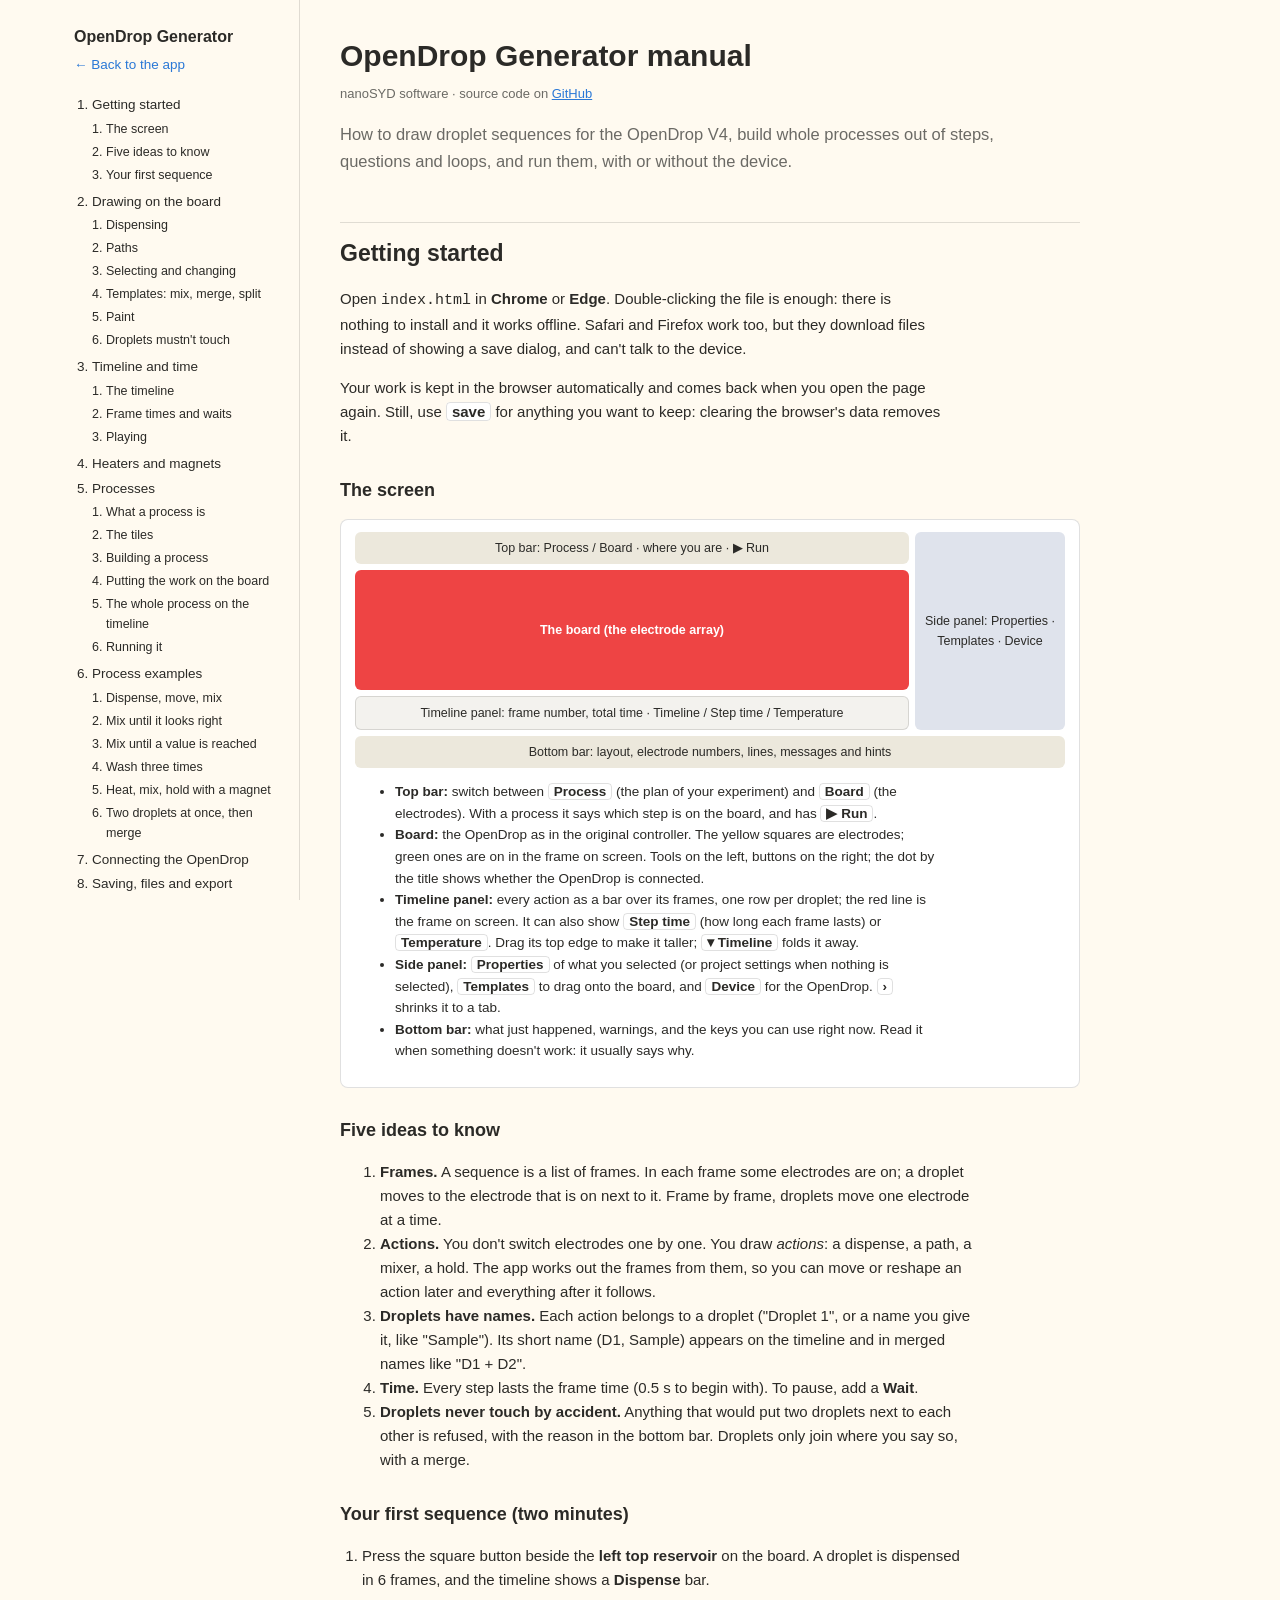
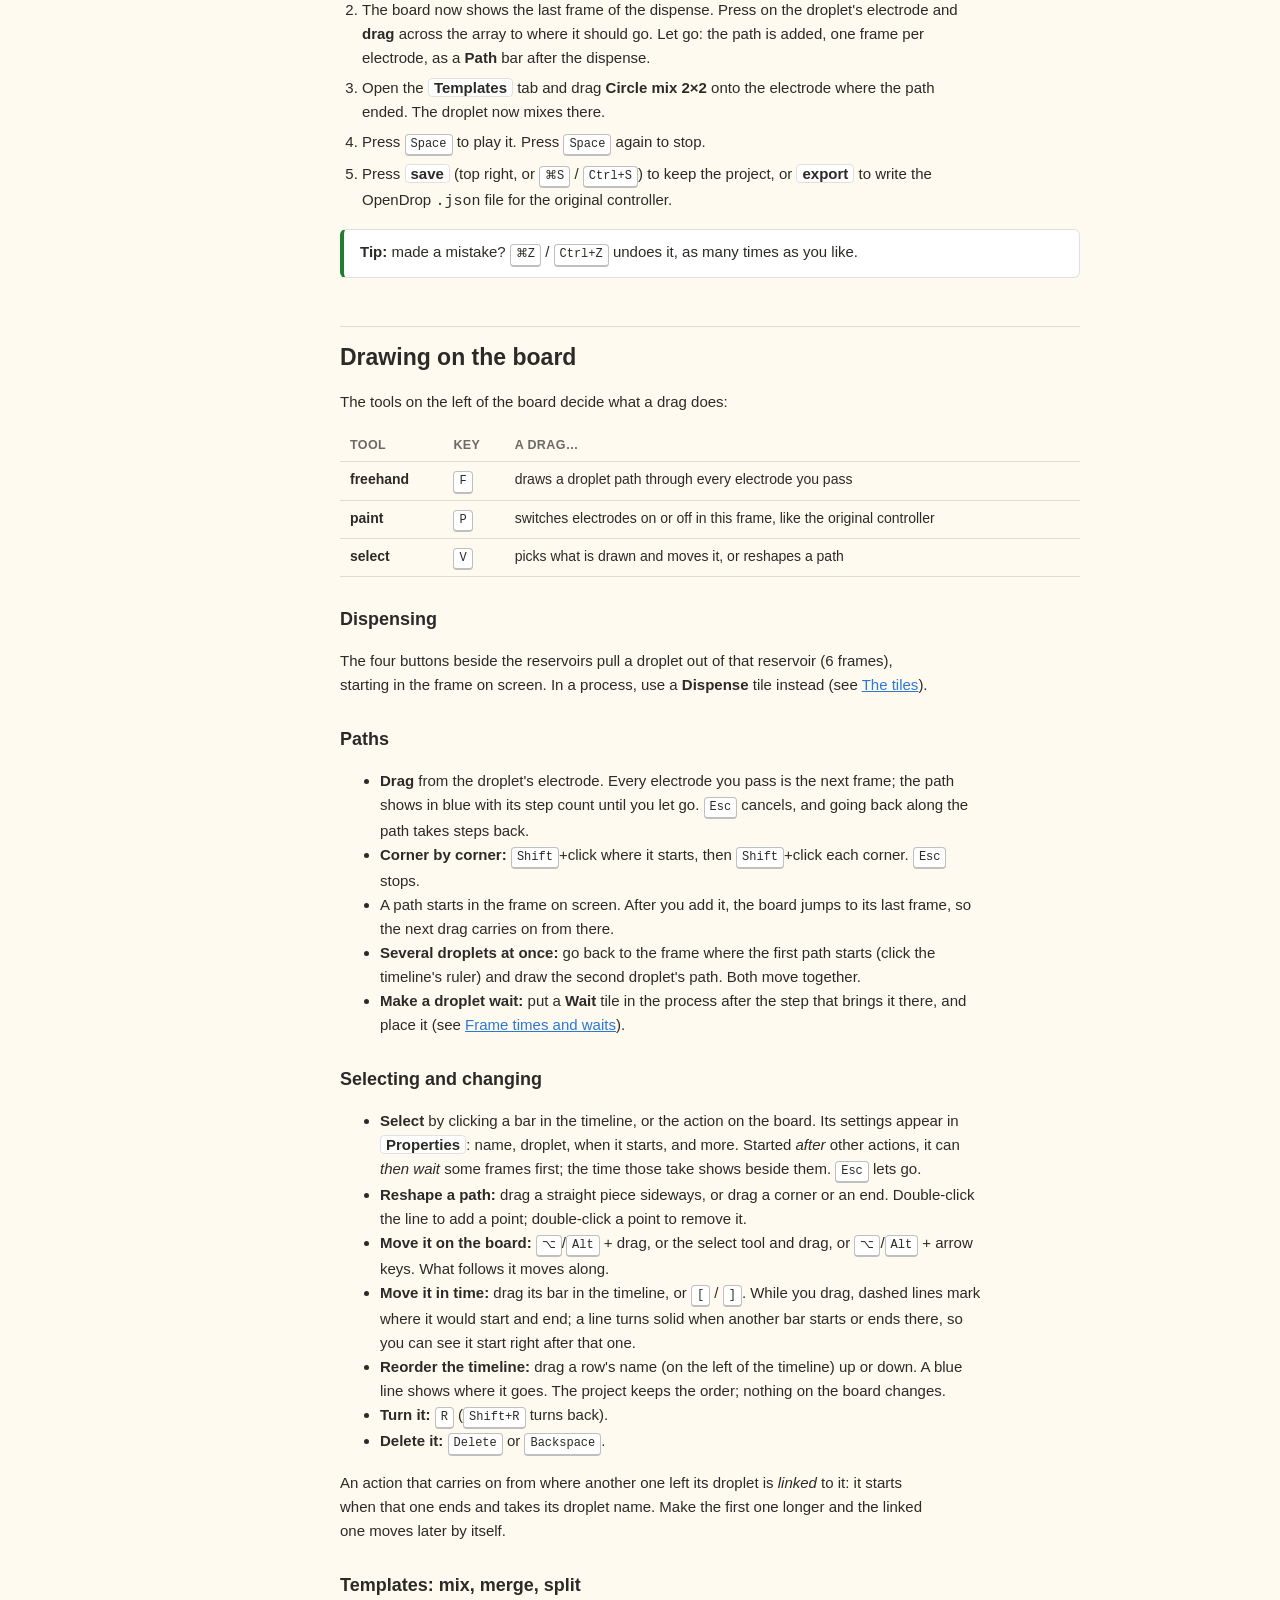
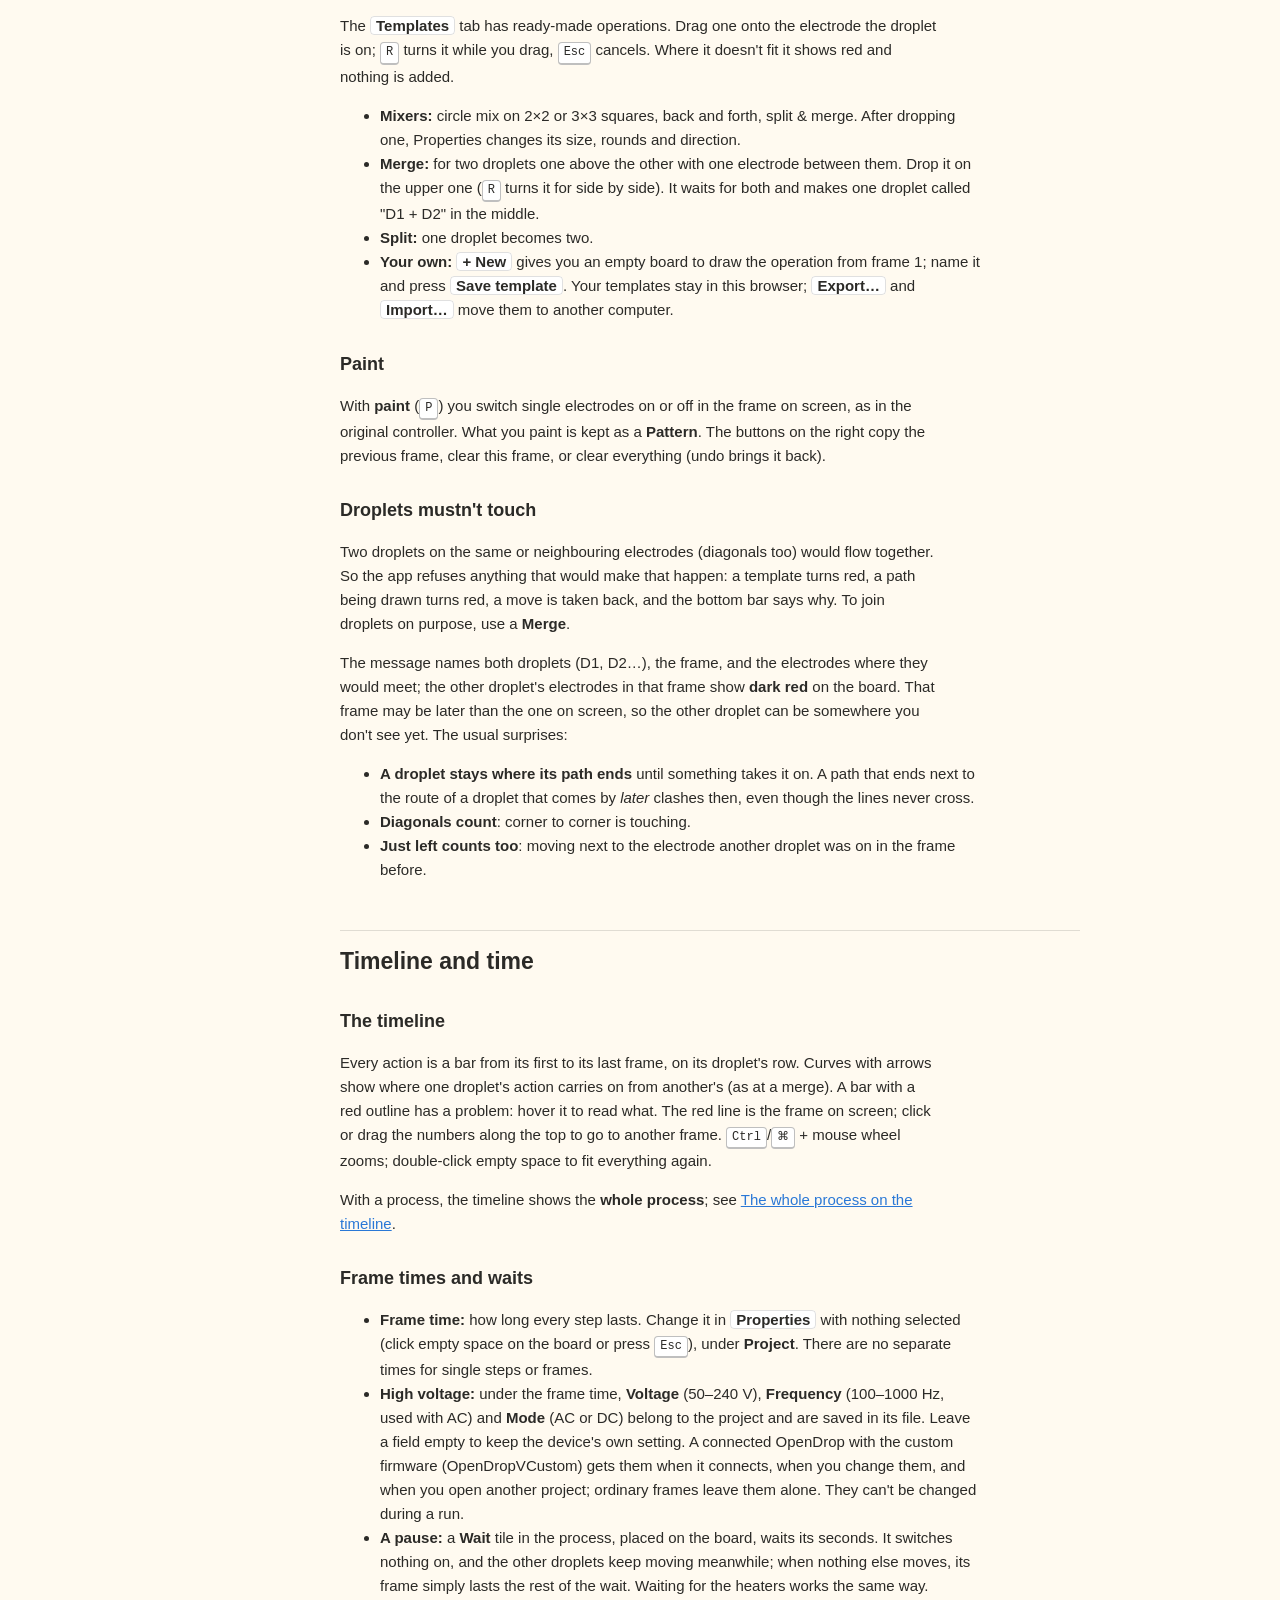
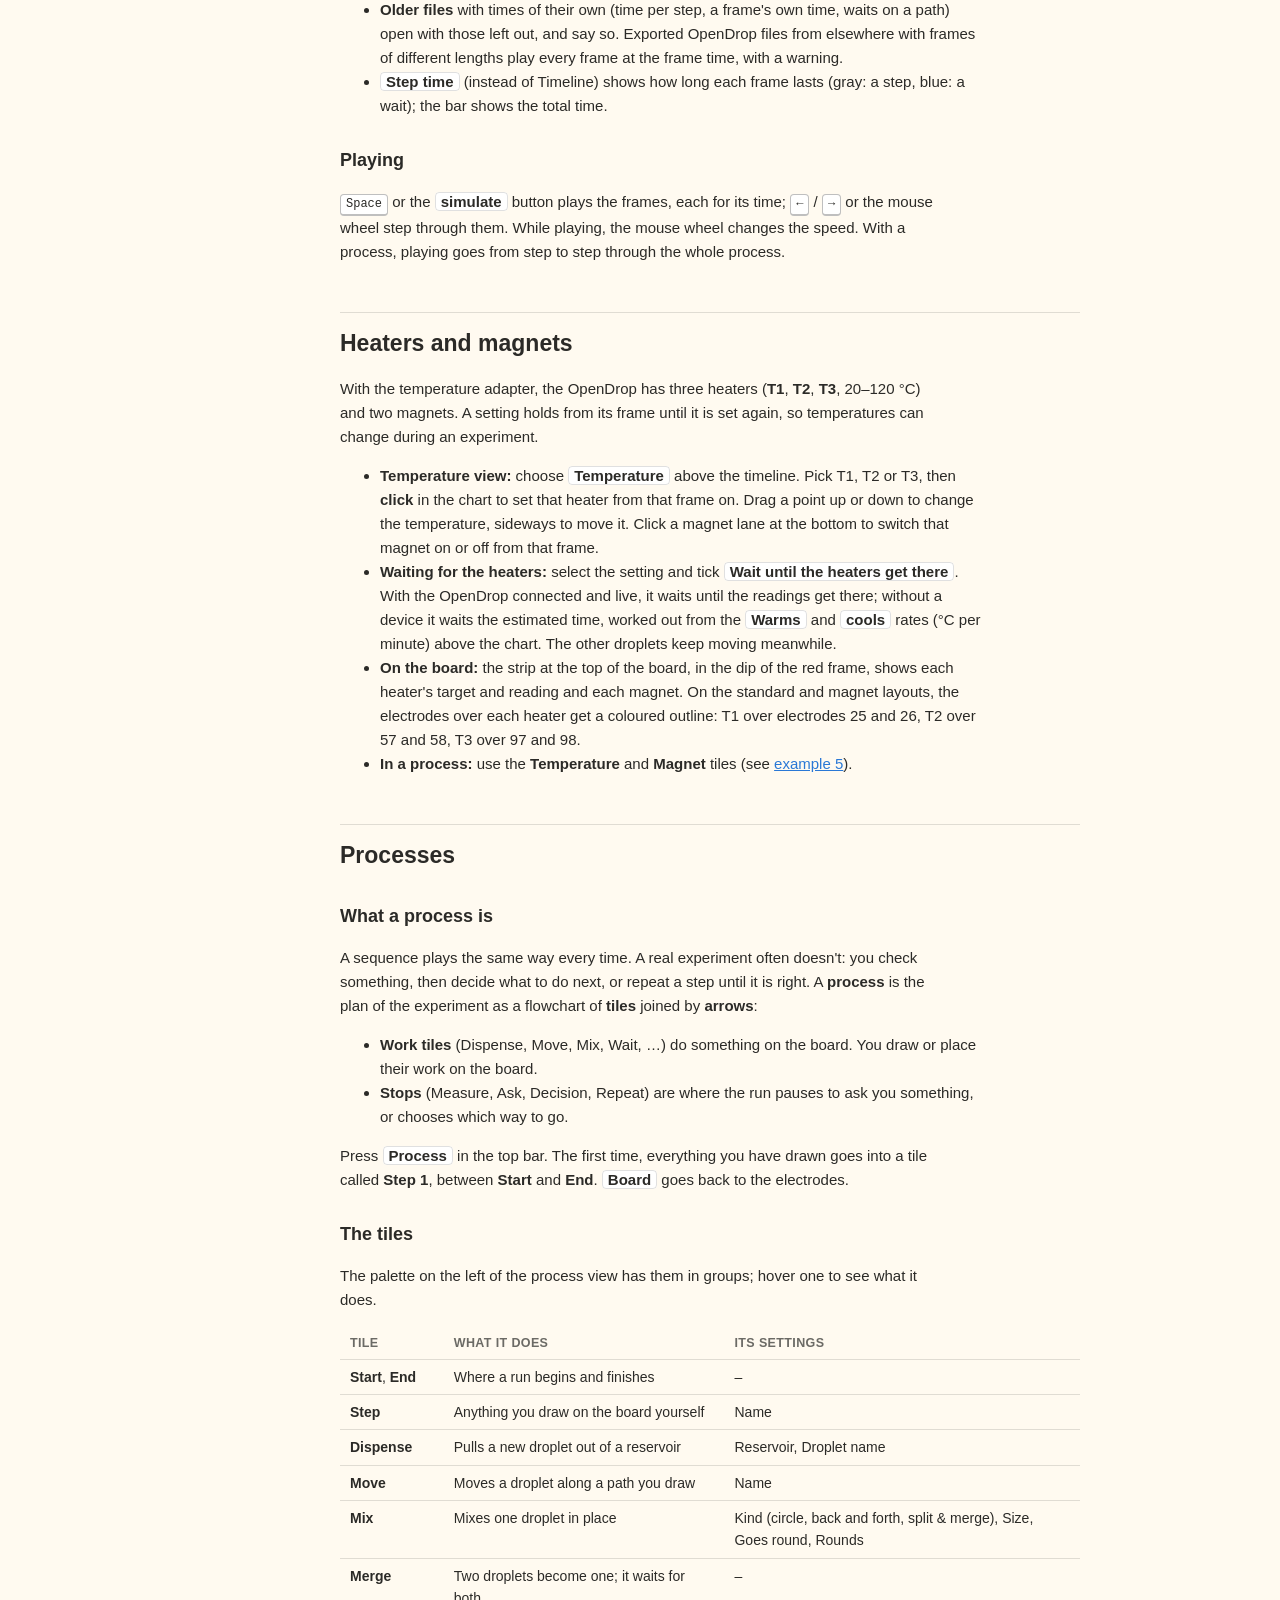
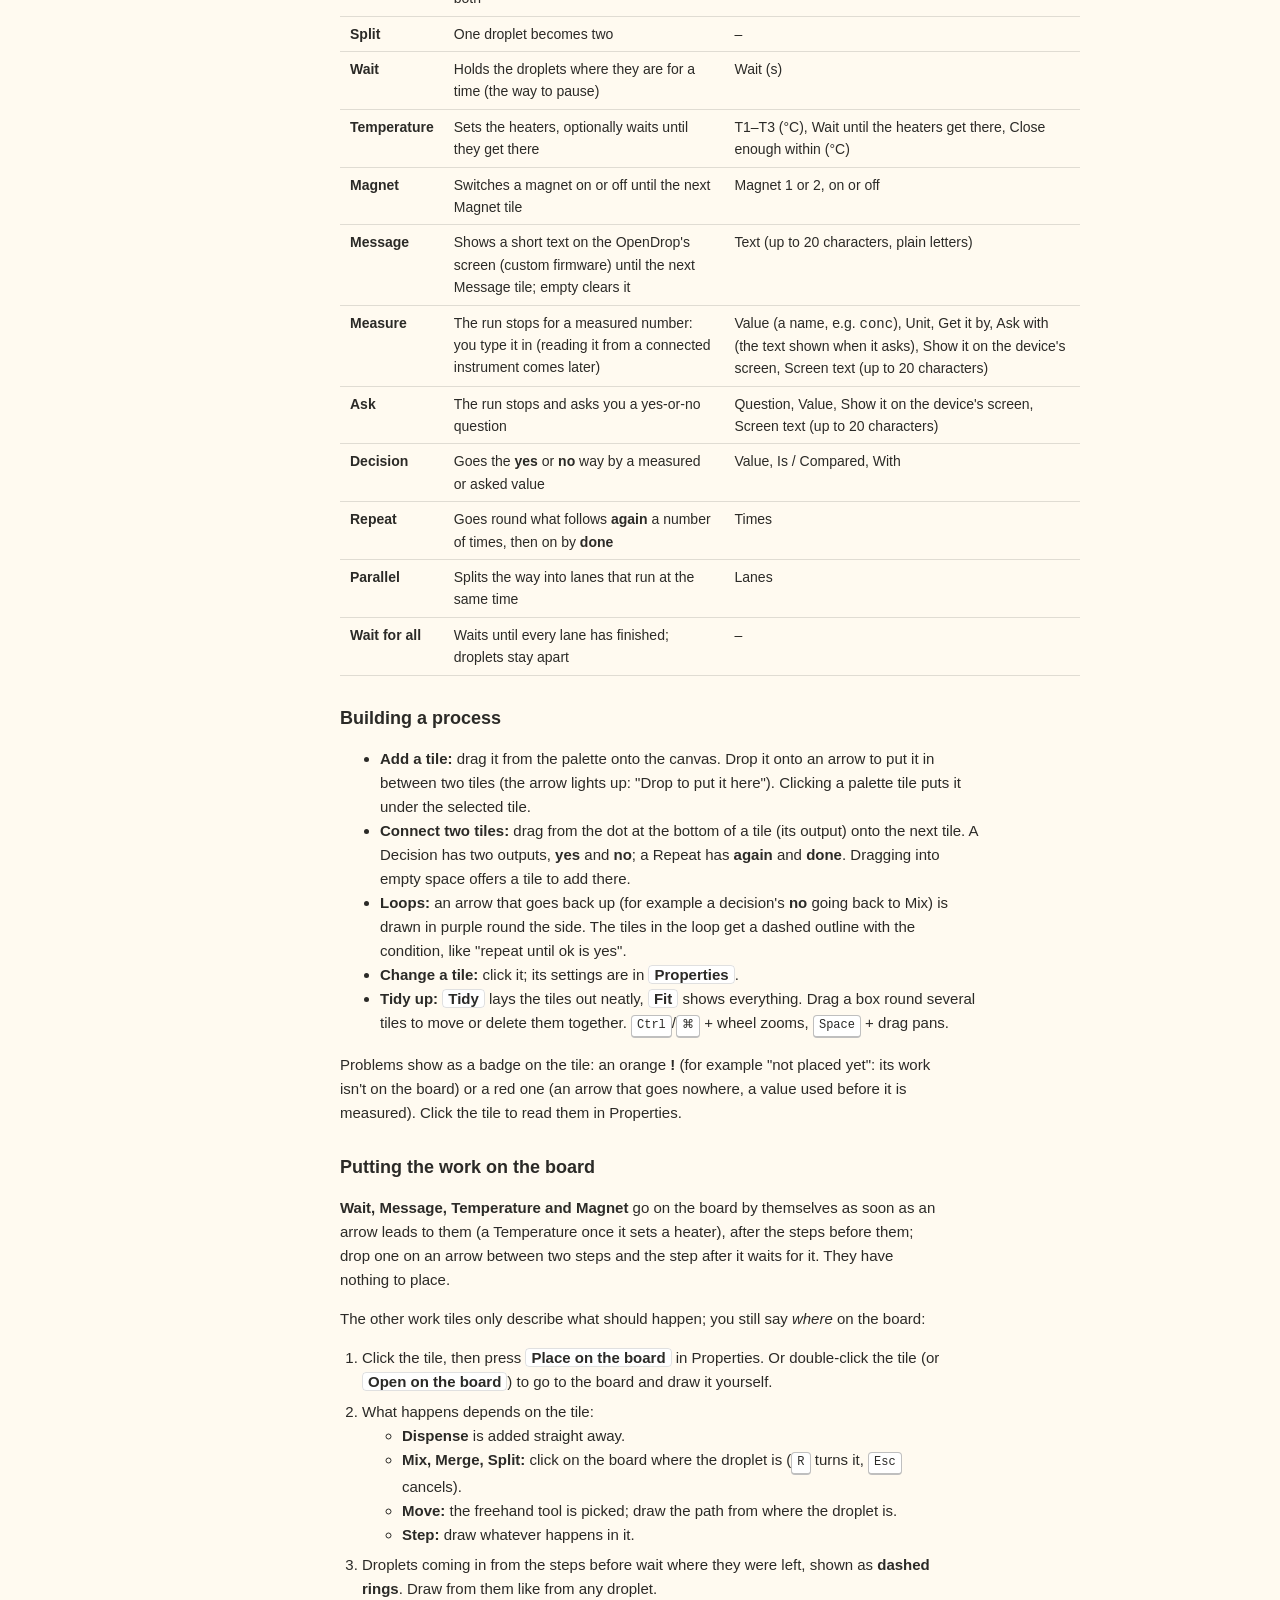
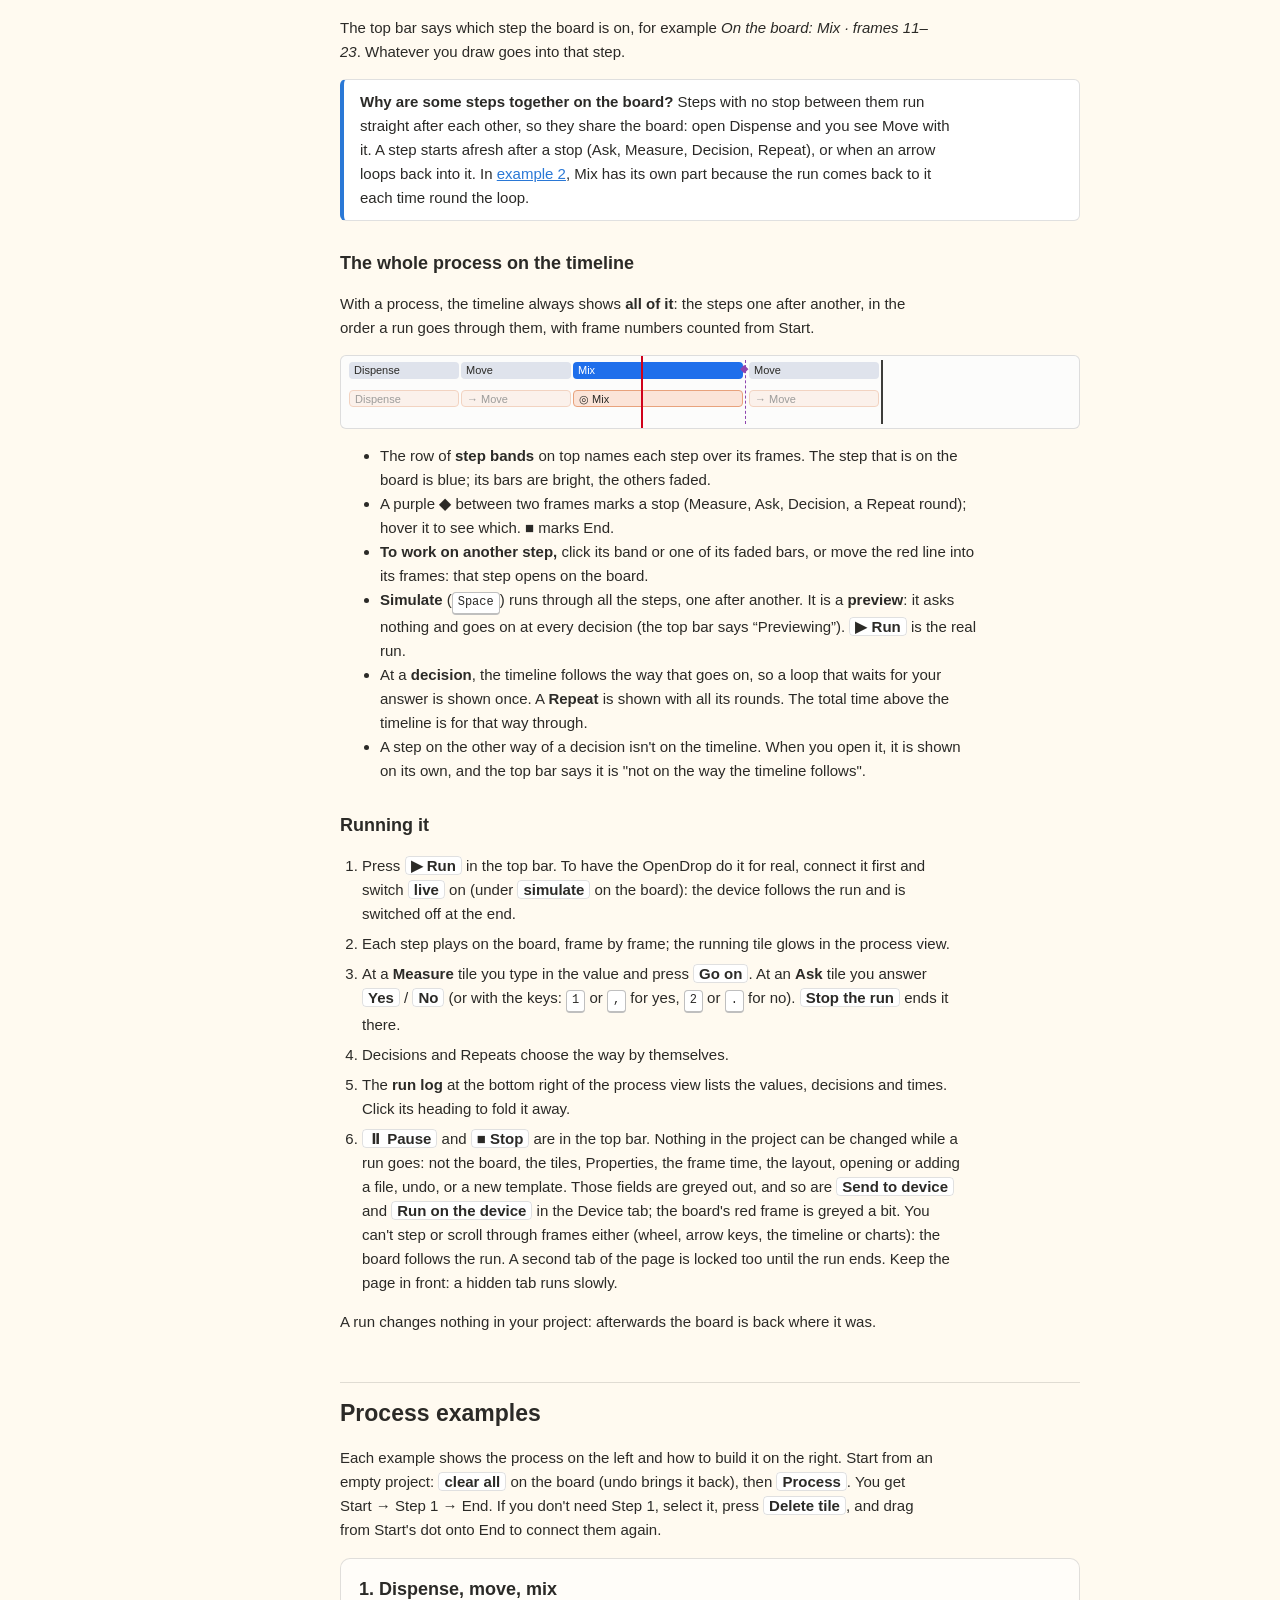
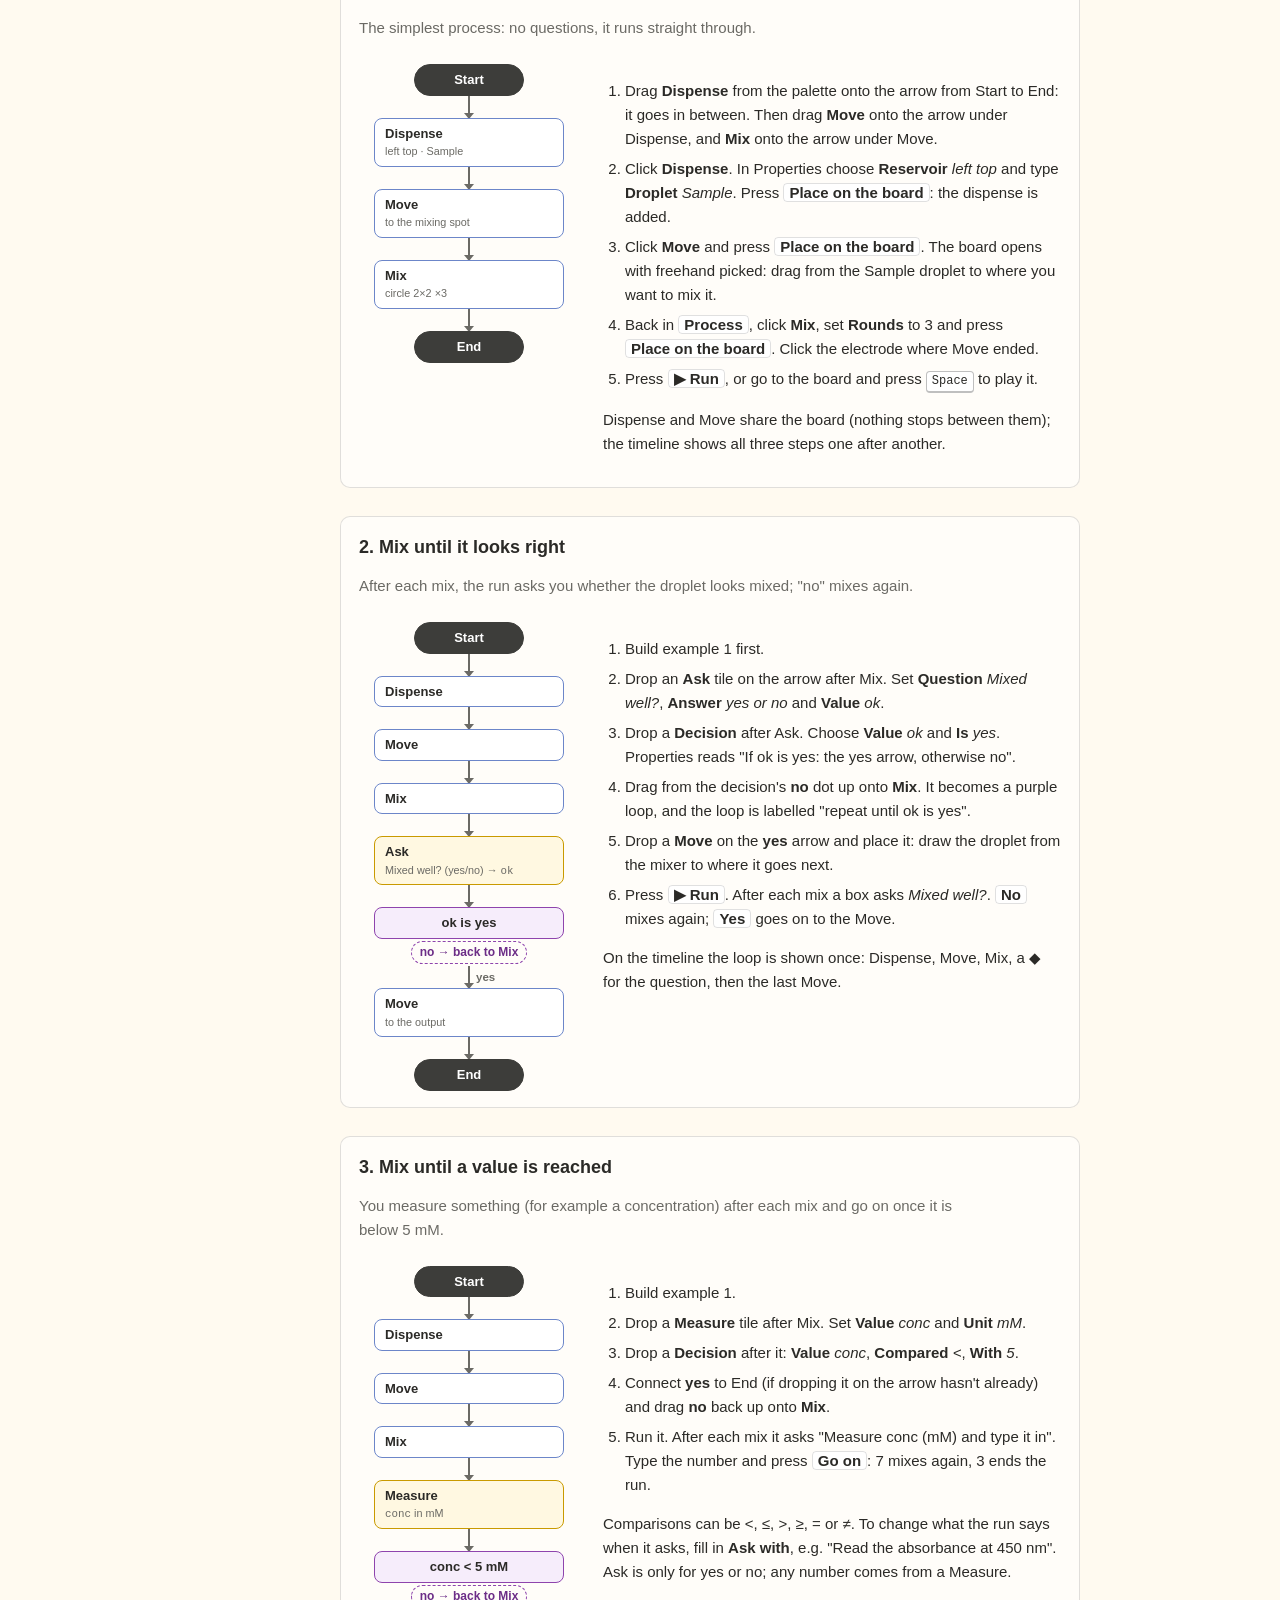
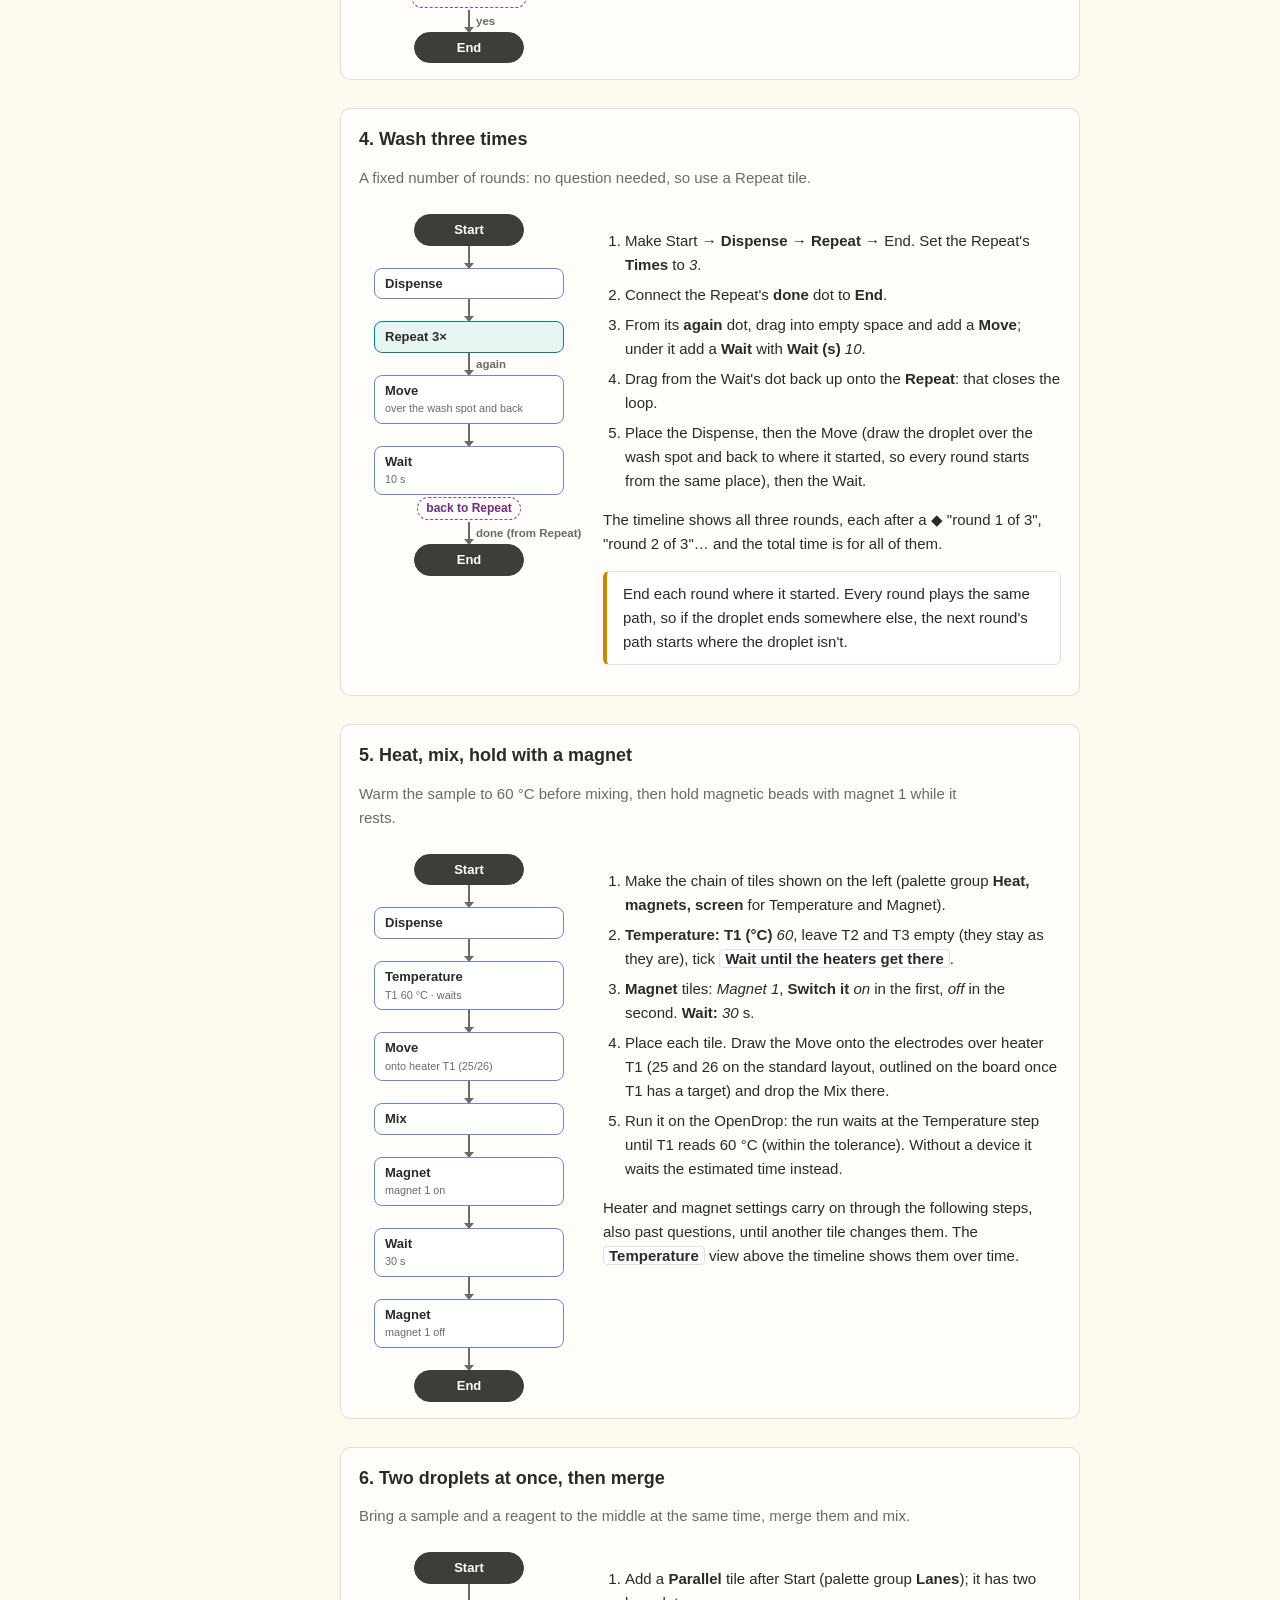
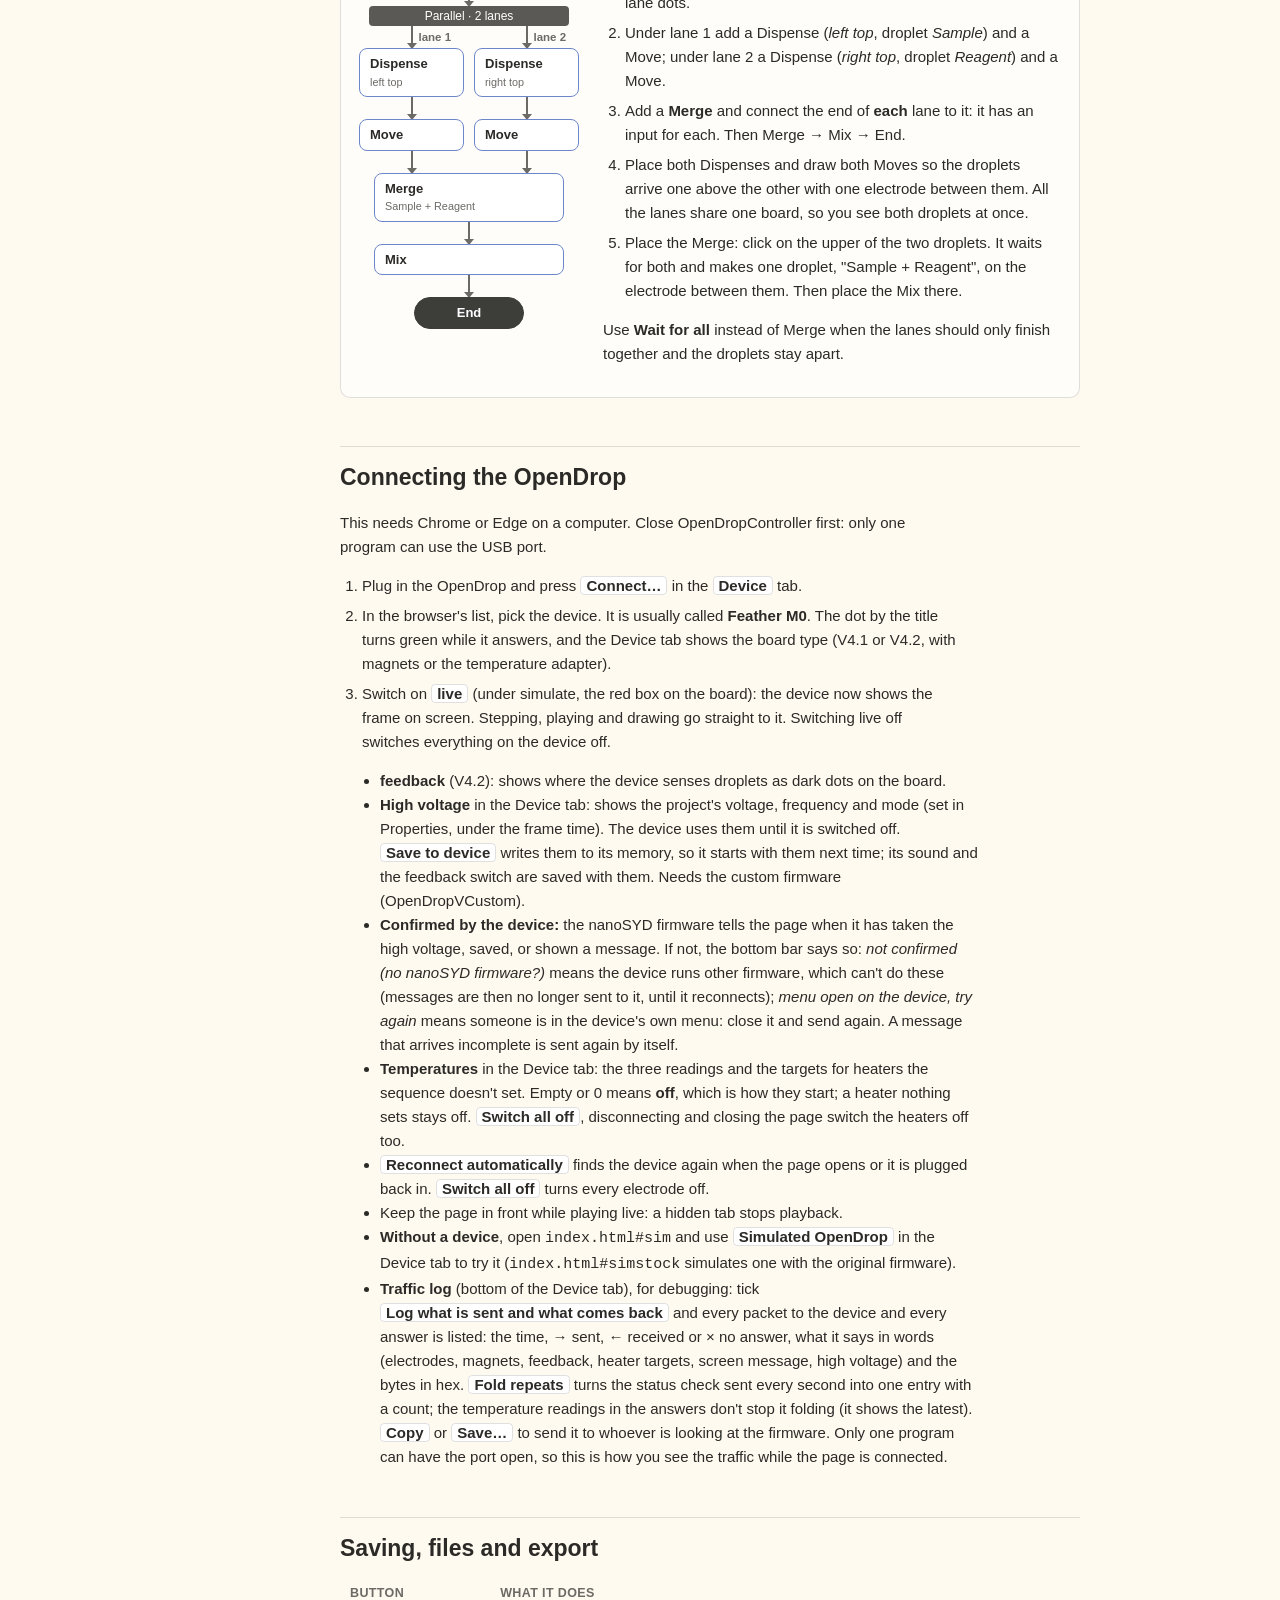
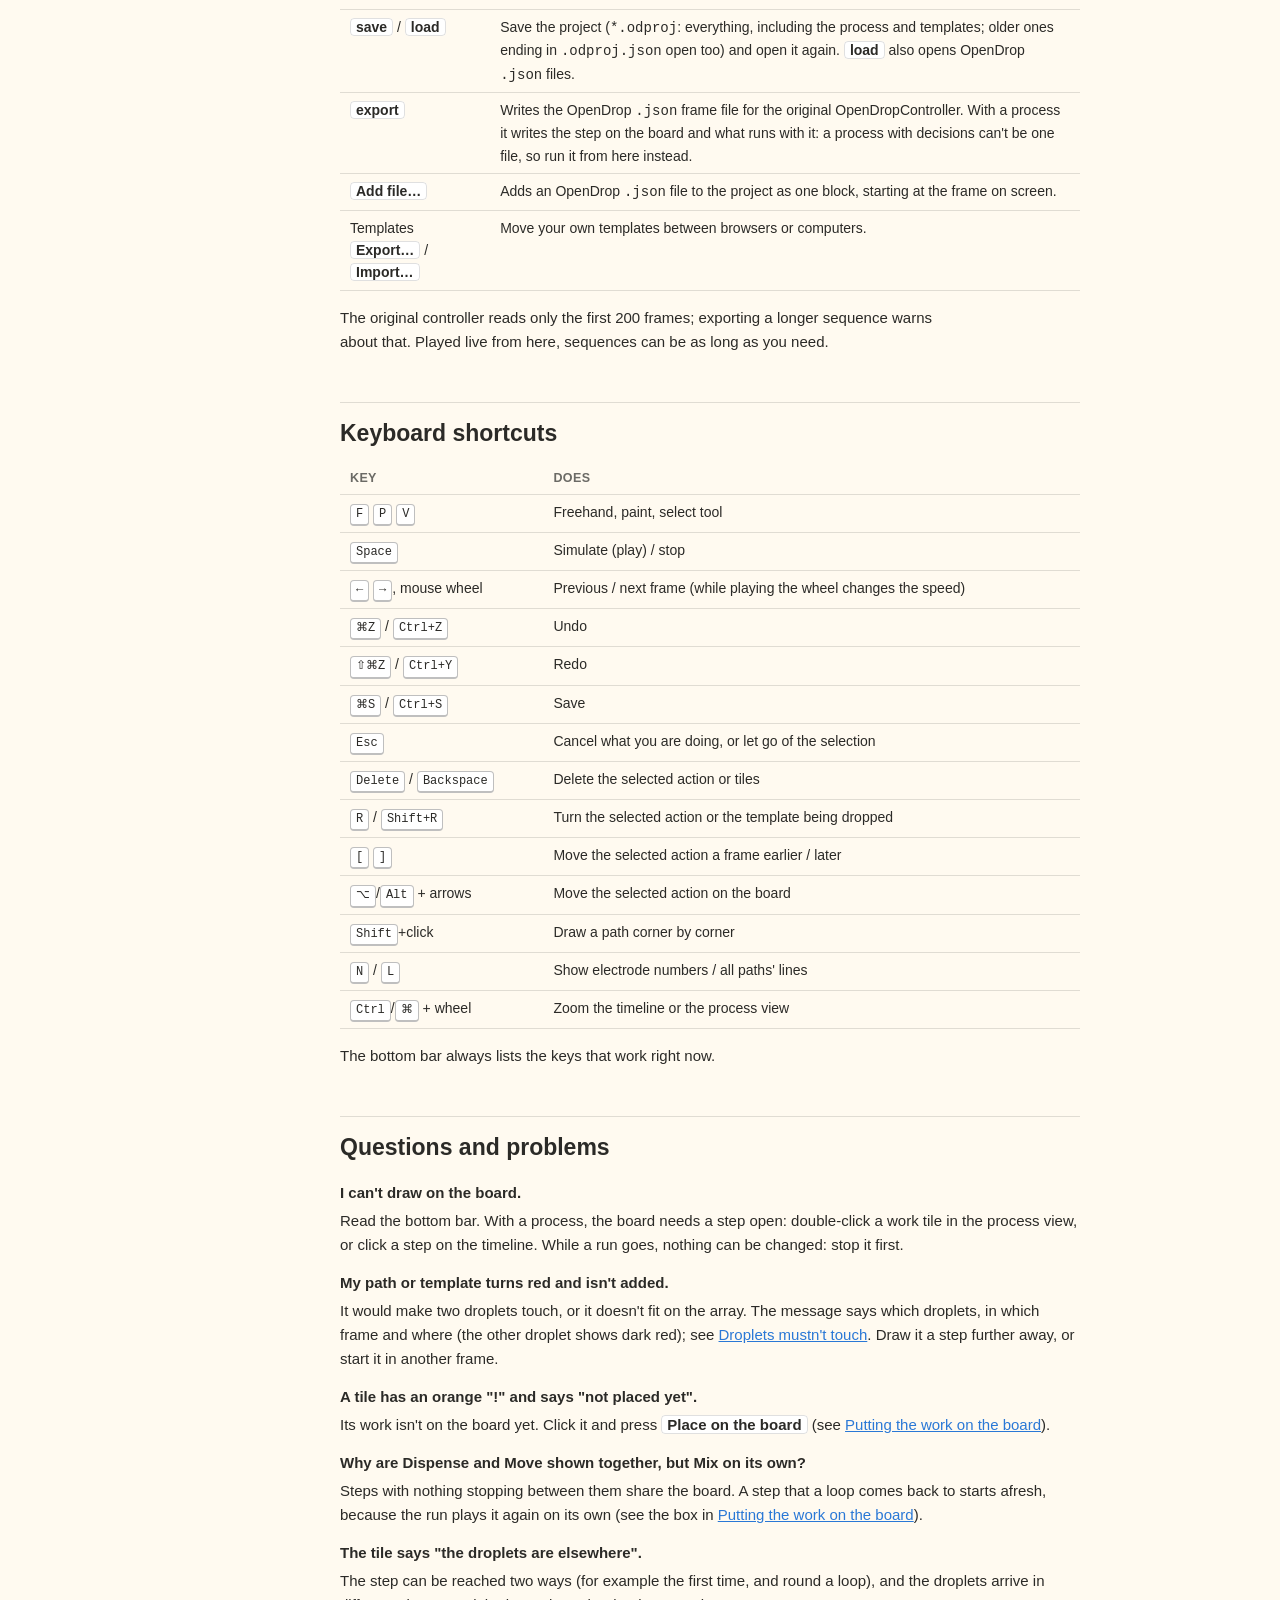
==== commit 5369dc82: "Merge feat/command-ack: read the firmware's confirmation byte after message, save and HV frames" ====
--- a/manual.html
+++ b/manual.html
@@ -963,6 +963,12 @@
         <span class="ui">Save to device</span> writes them to its memory, so it starts with them next
         time; its sound and the feedback switch are saved with them. Needs the custom firmware
         (OpenDropVCustom).</li>
+      <li><b>Confirmed by the device:</b> the nanoSYD firmware tells the page when it has taken the
+        high voltage, saved, or shown a message. If not, the bottom bar says so:
+        <i>not confirmed (no nanoSYD firmware?)</i> means the device runs other firmware, which
+        can't do these (messages are then no longer sent to it, until it reconnects);
+        <i>menu open on the device, try again</i> means someone is in the device's own menu: close
+        it and send again. A message that arrives incomplete is sent again by itself.</li>
       <li><b>Temperatures</b> in the Device tab: the three readings and the targets for heaters the
         sequence doesn't set. Empty or 0 means <b>off</b>, which is how they start; a heater nothing sets
         stays off. <span class="ui">Switch all off</span>, disconnecting and closing the page
@@ -971,7 +977,8 @@
         it is plugged back in. <span class="ui">Switch all off</span> turns every electrode off.</li>
       <li>Keep the page in front while playing live: a hidden tab stops playback.</li>
       <li><b>Without a device</b>, open <code>index.html#sim</code> and use
-        <span class="ui">Simulated OpenDrop</span> in the Device tab to try it.</li>
+        <span class="ui">Simulated OpenDrop</span> in the Device tab to try it
+        (<code>index.html#simstock</code> simulates one with the original firmware).</li>
       <li><b>Traffic log</b> (bottom of the Device tab), for debugging: tick
         <span class="ui">Log what is sent and what comes back</span> and every packet to the device
         and every answer is listed: the time, → sent, ← received or × no answer, what it says in
@@ -1050,6 +1057,10 @@
       <dt>The device doesn't appear in the list.</dt>
       <dd>Use Chrome or Edge, close OpenDropController, try another cable (some only charge), and look
         for <b>Feather M0</b> in the list.</dd>
+      <dt>"Not confirmed (no nanoSYD firmware?)" or "menu open on the device, try again".</dt>
+      <dd>The device didn't confirm the high voltage, save or message. The first means it doesn't
+        run the nanoSYD firmware: install it, or do without those. The second: close the menu on the
+        device and press <span class="ui">Save to device</span> again (or change the setting).</dd>
       <dt>Where did my work go?</dt>
       <dd>It is kept in this browser and comes back when you reopen the page. In another browser or
         after clearing browser data it is gone, so <span class="ui">save</span> important projects to
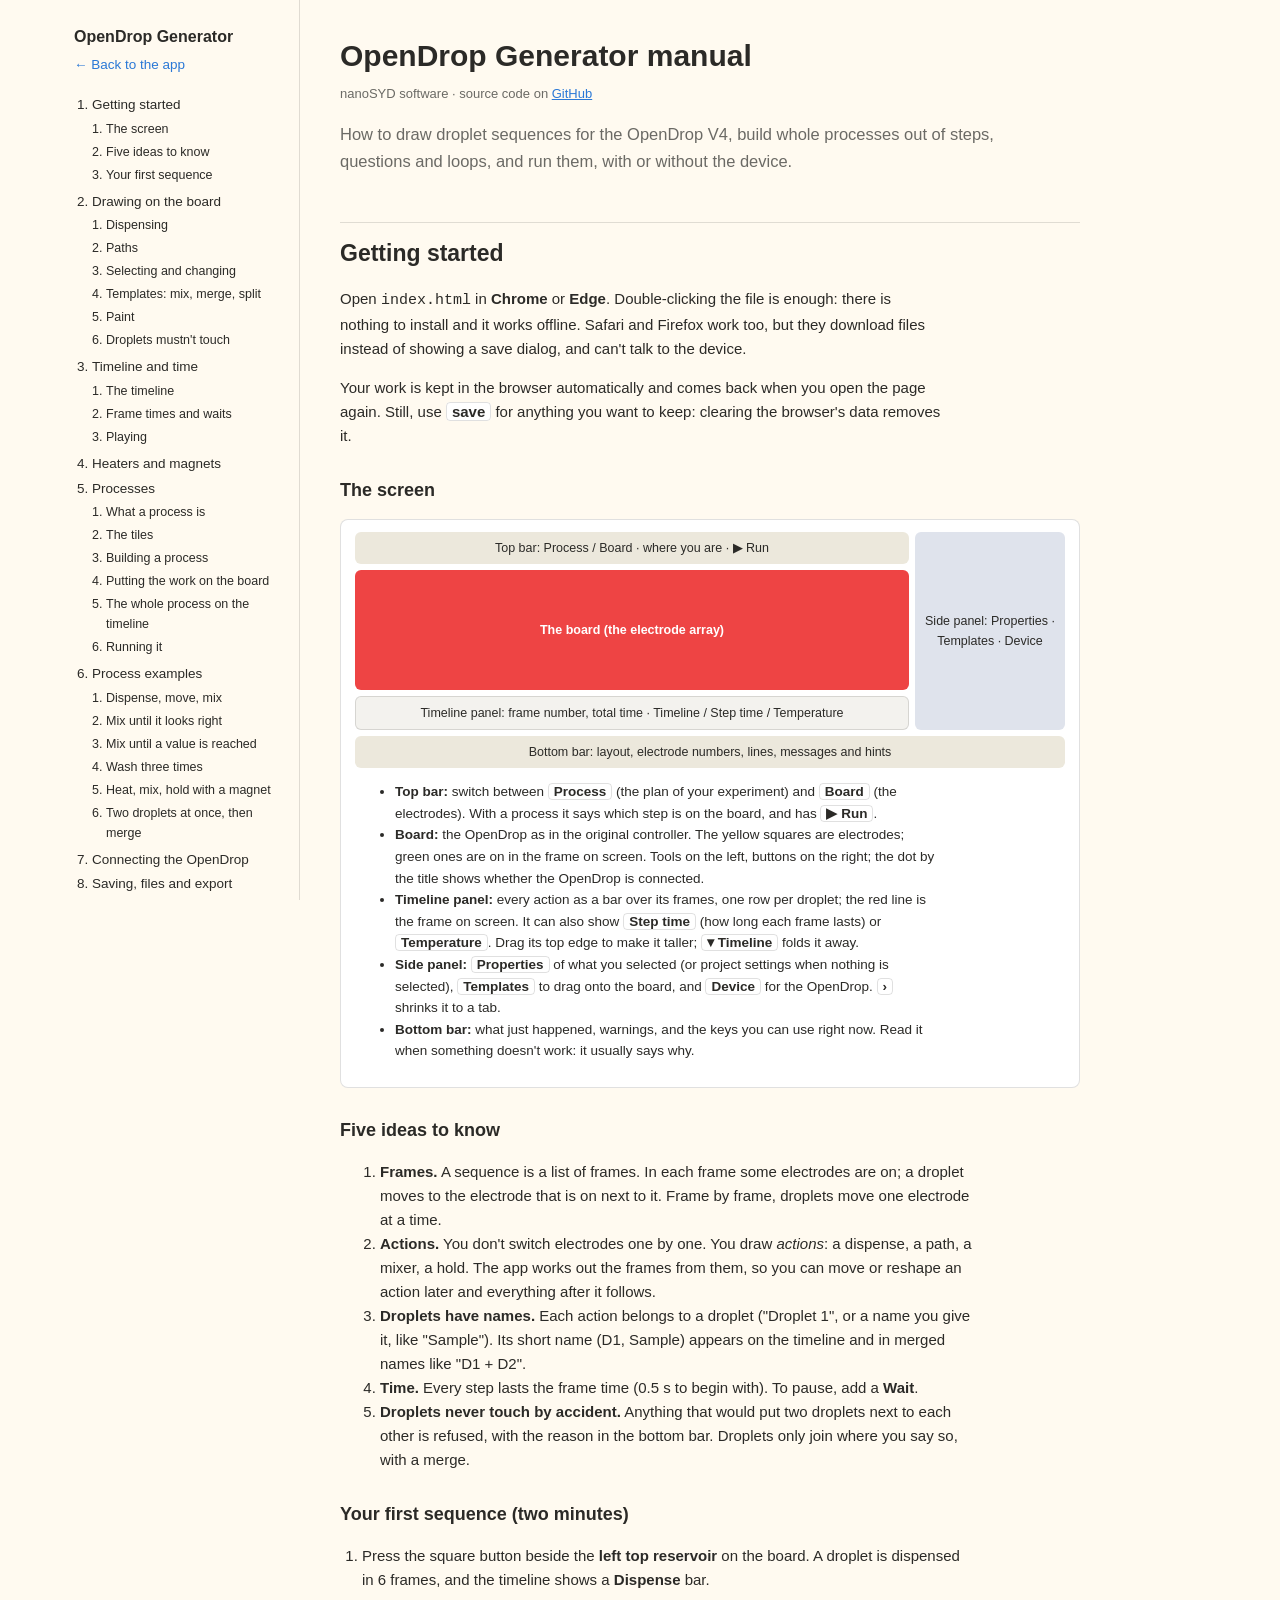
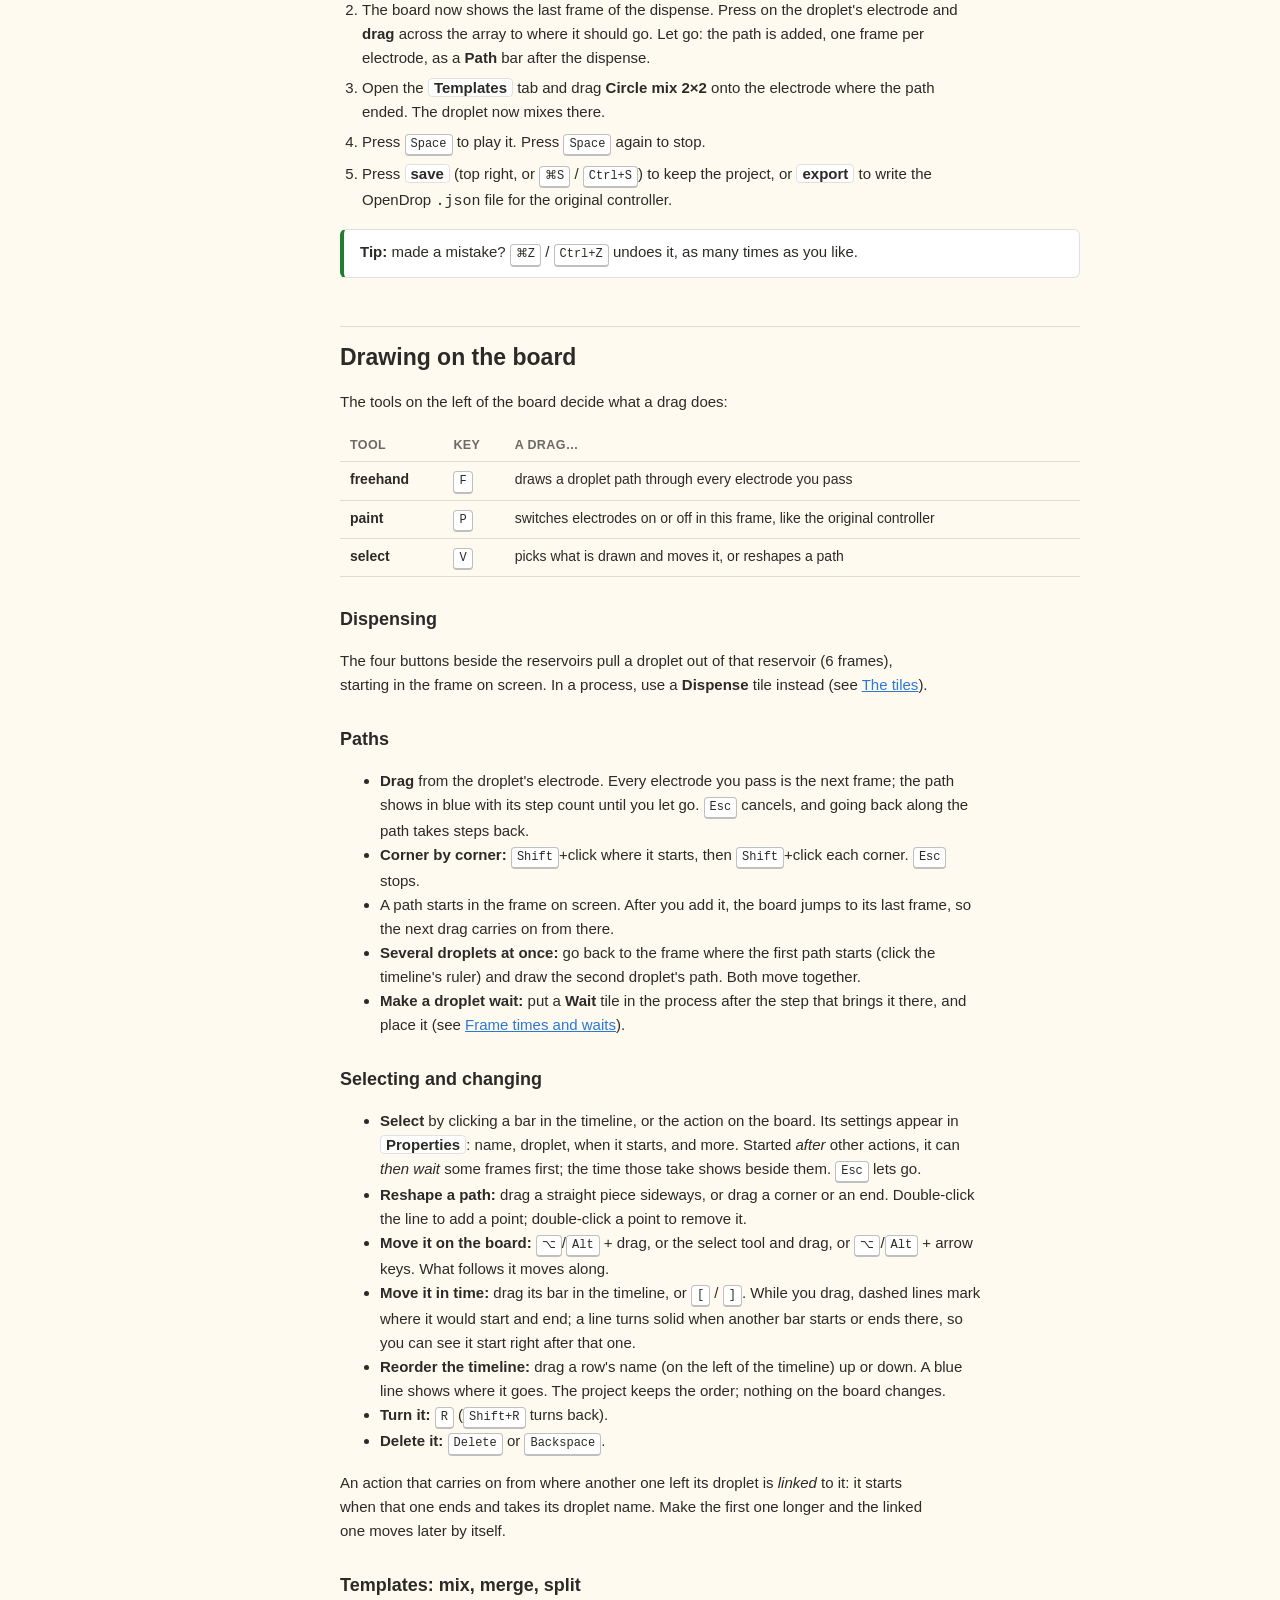
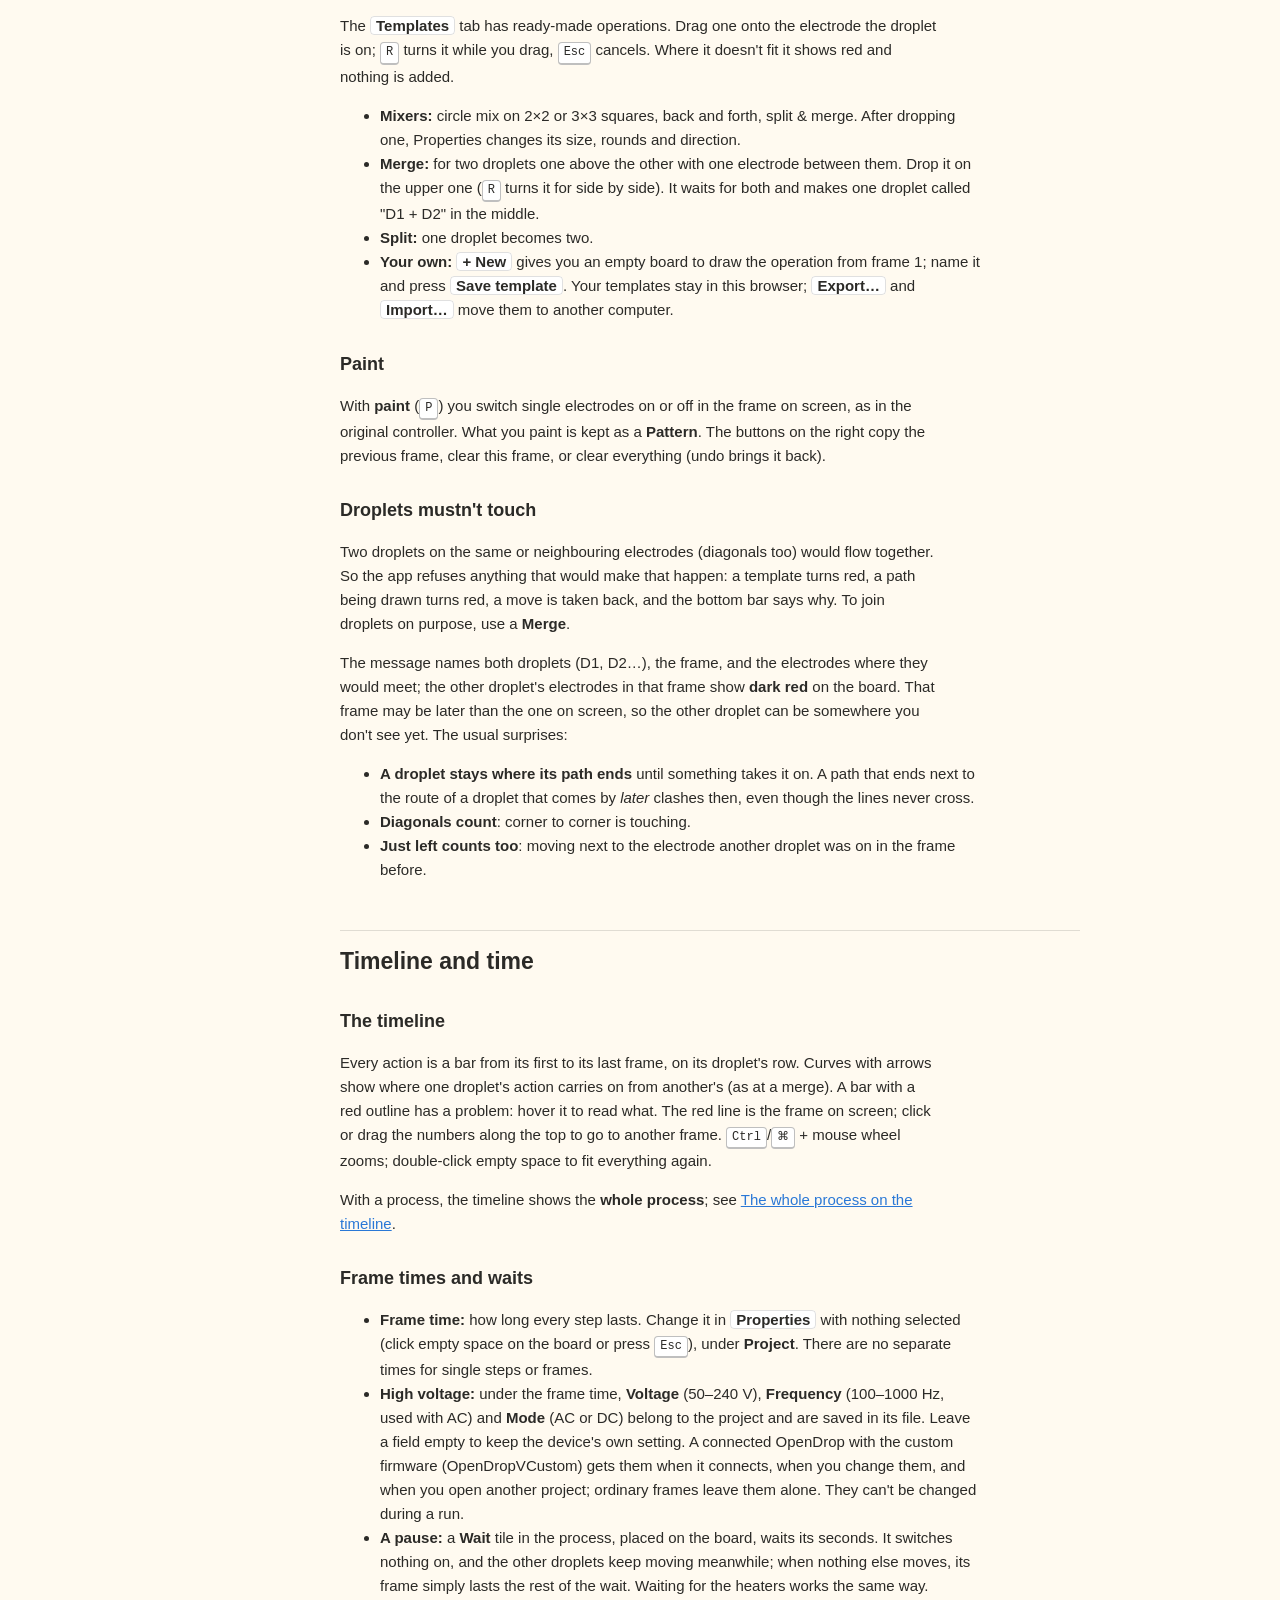
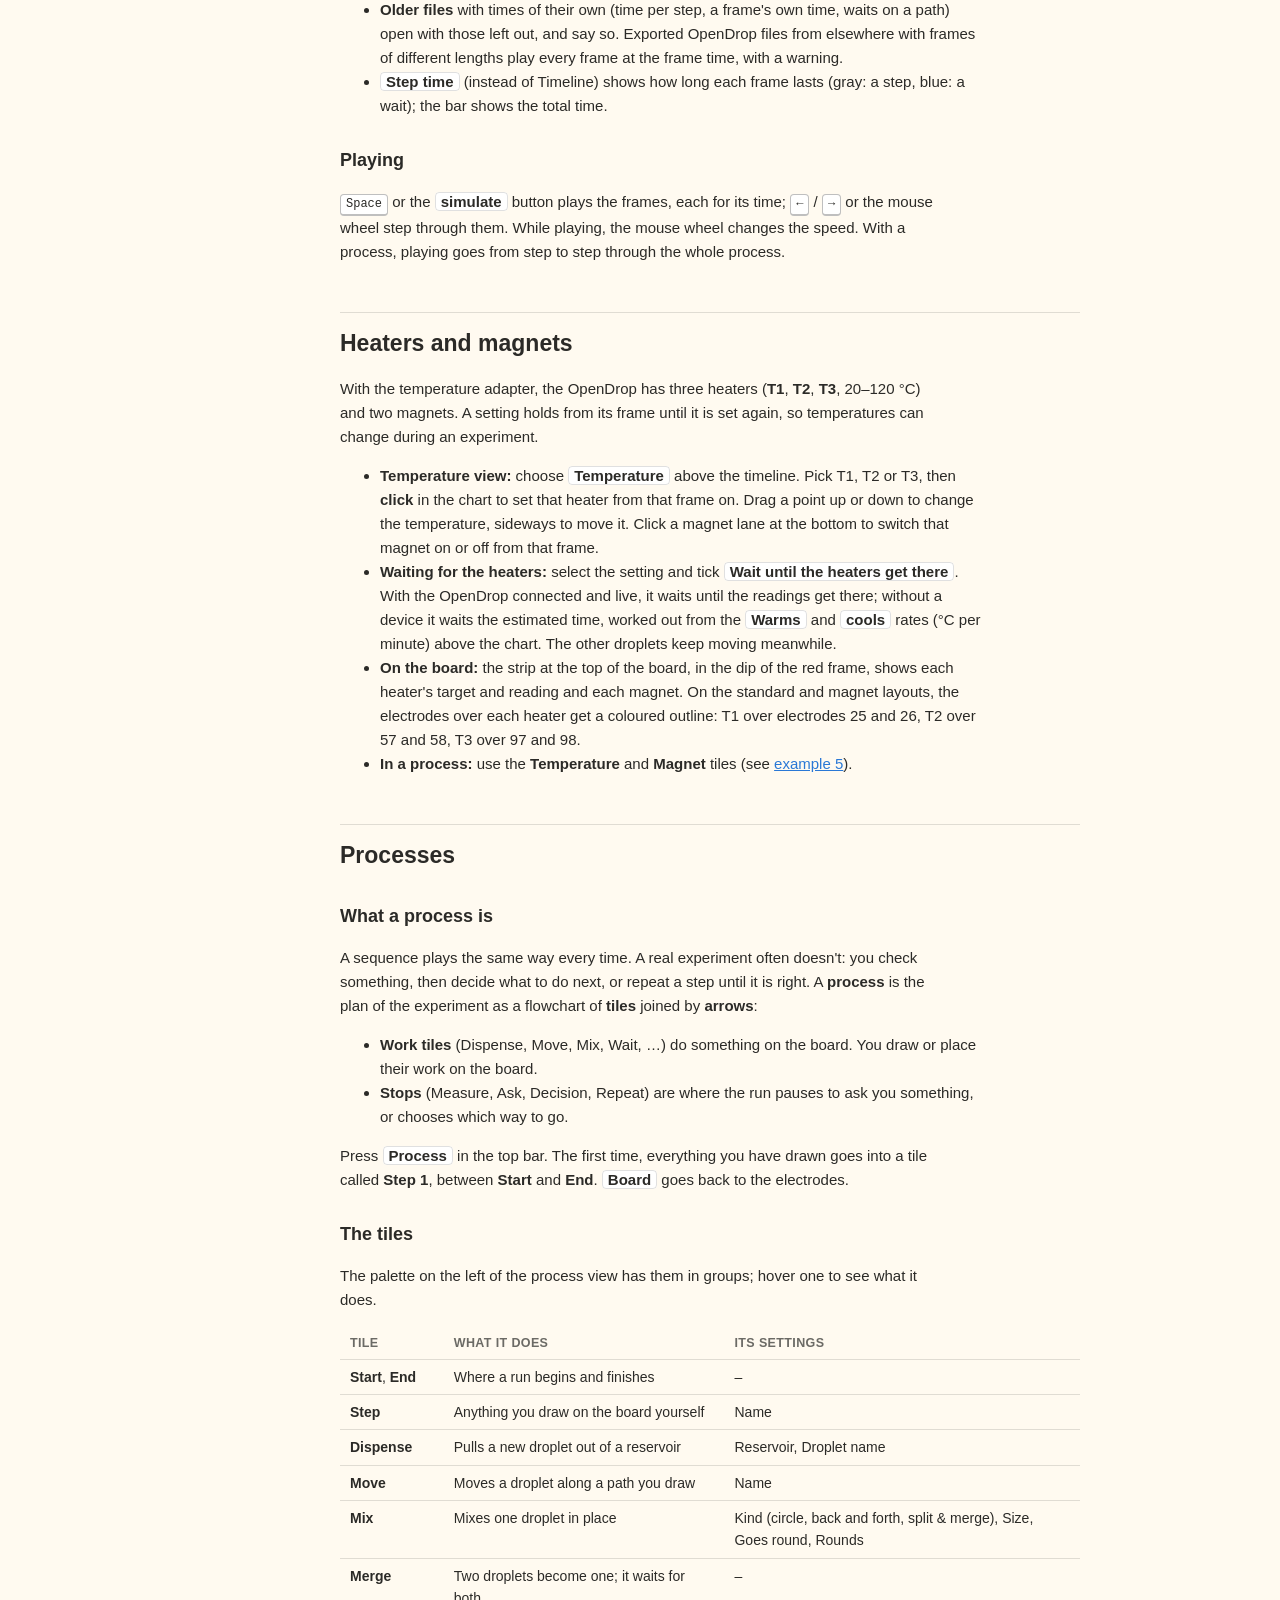
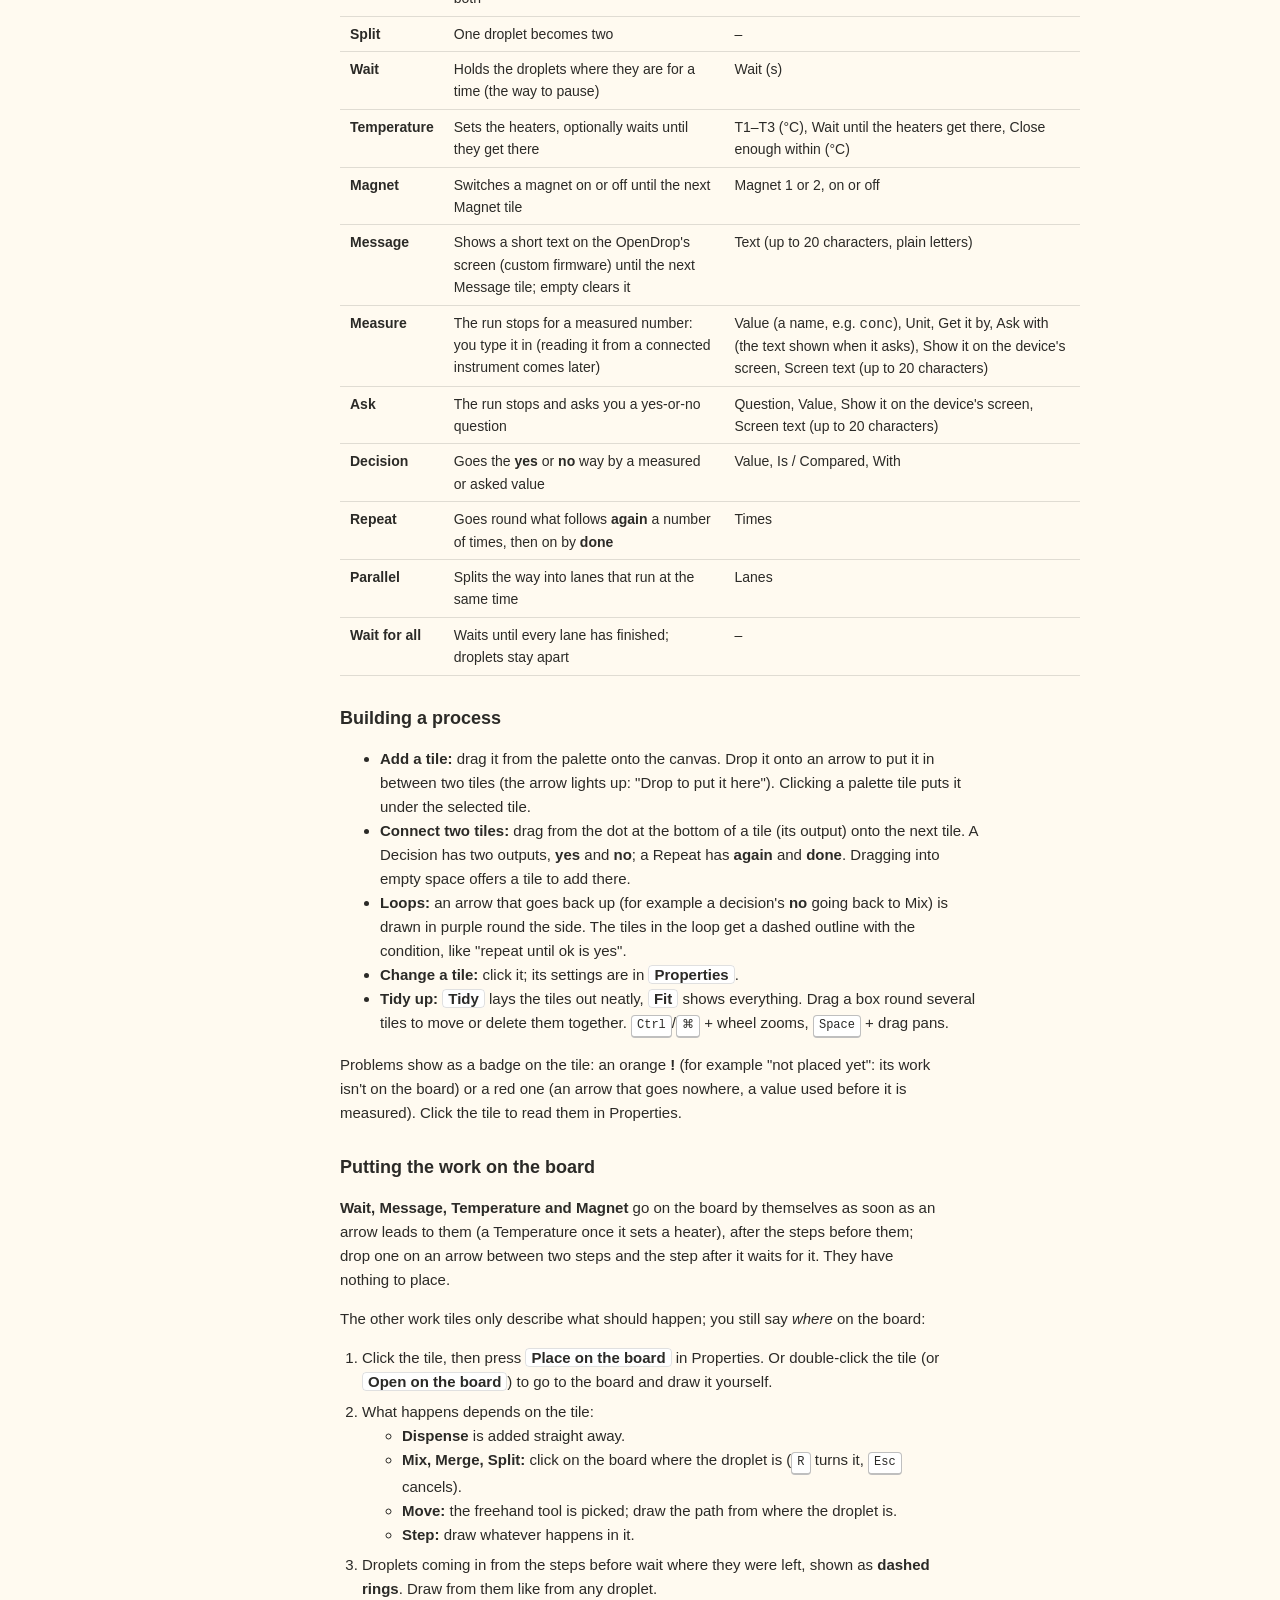
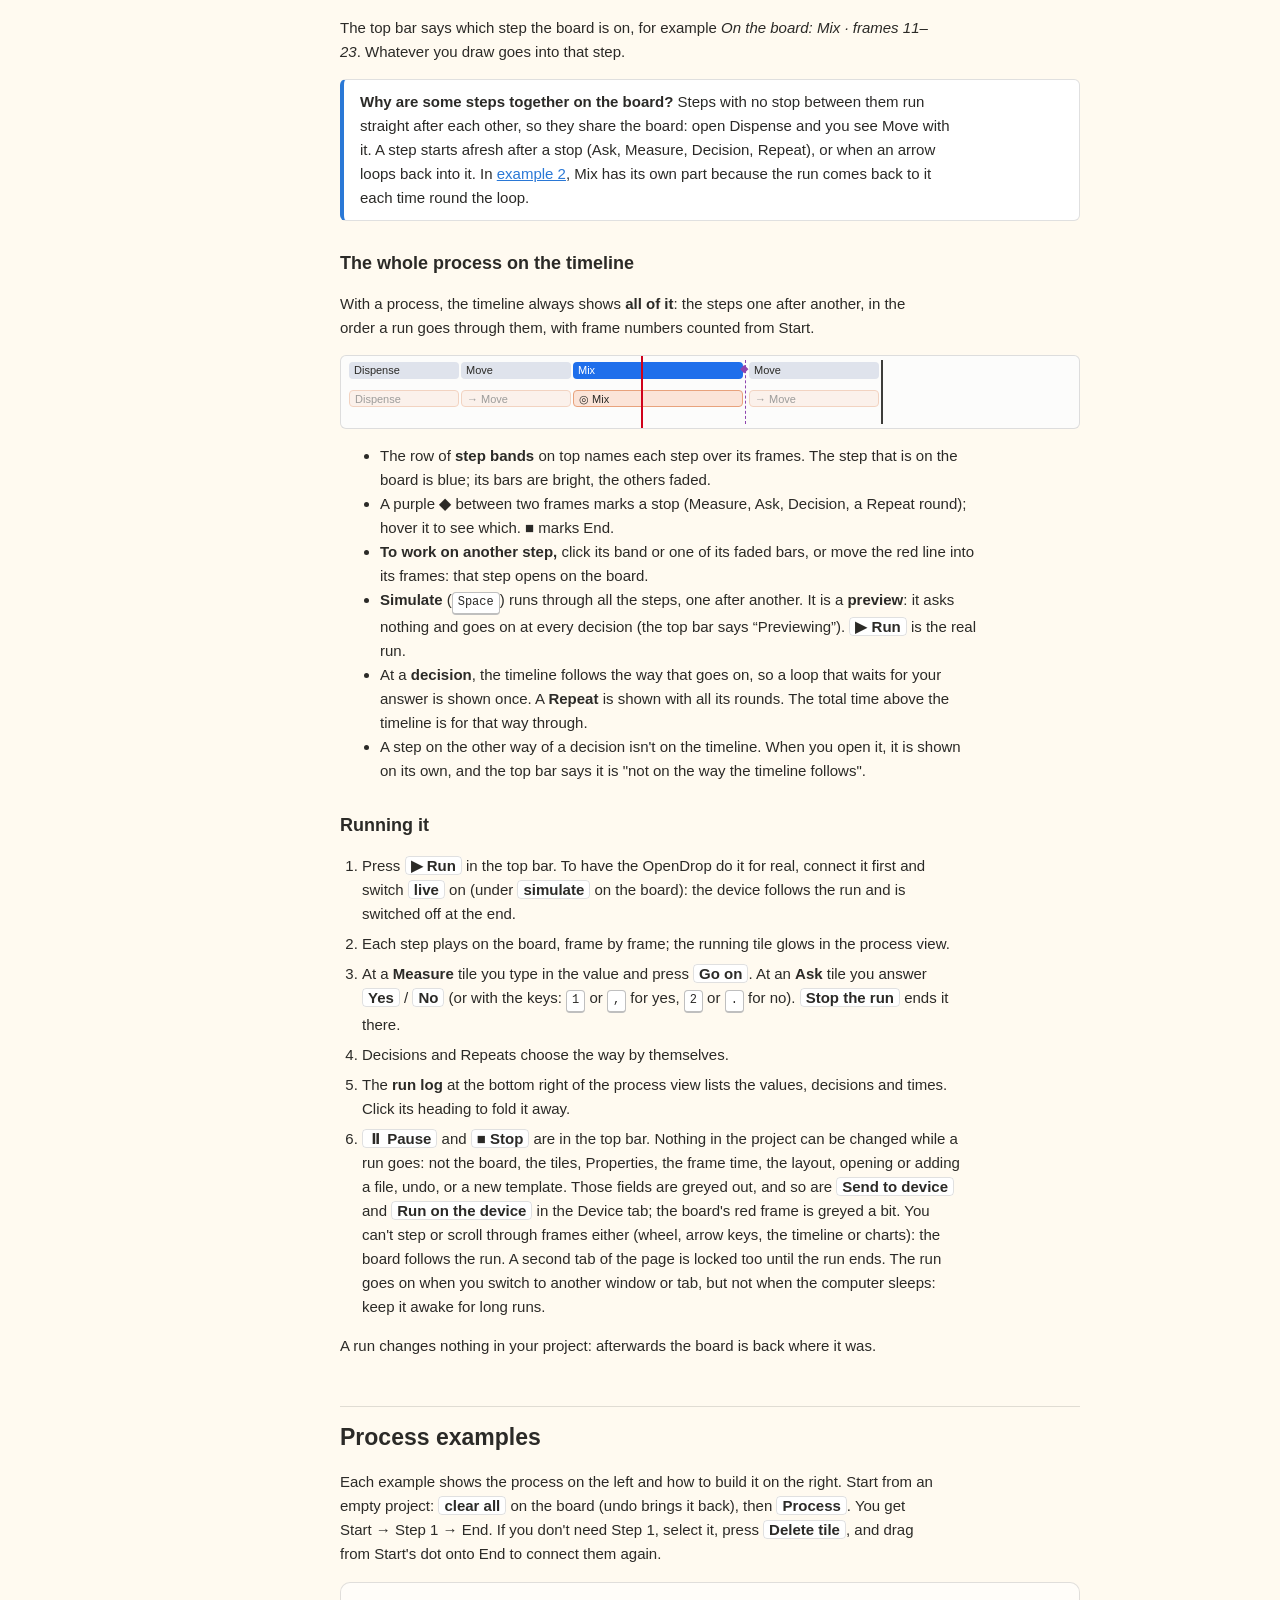
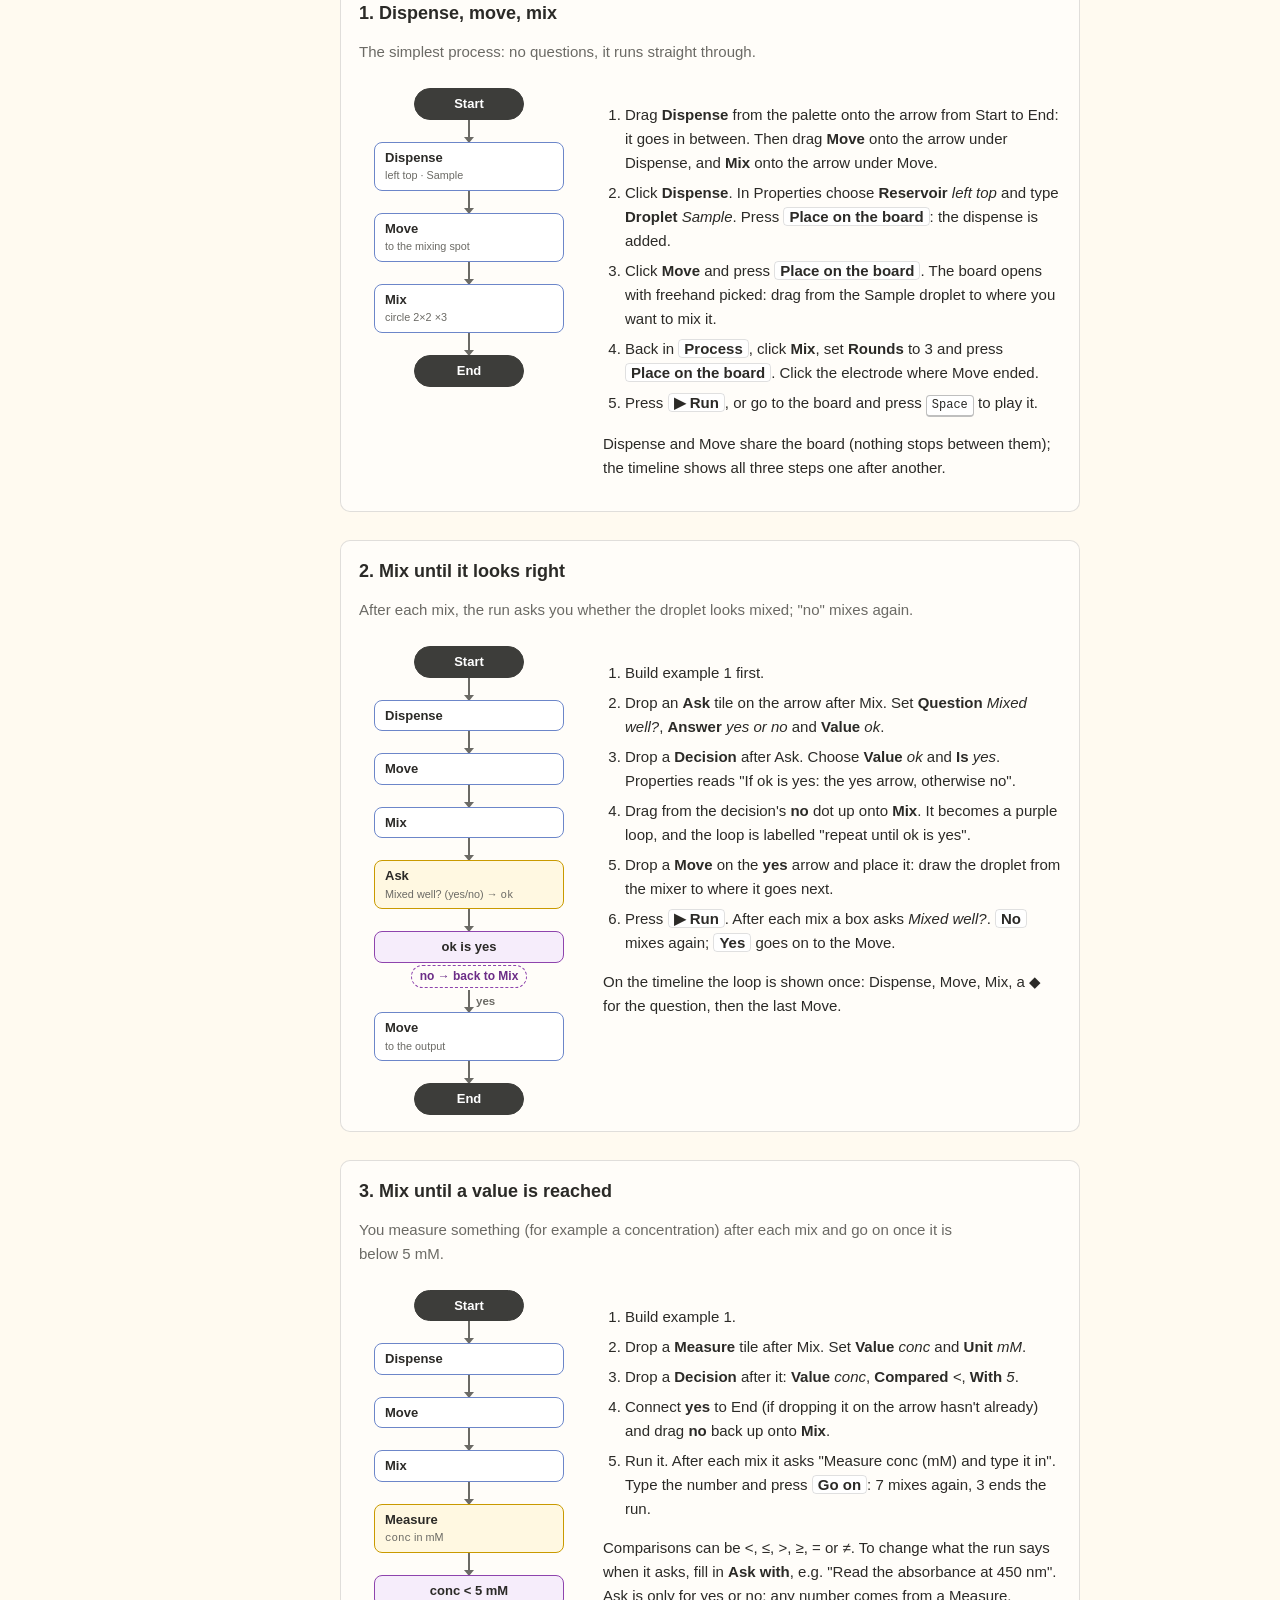
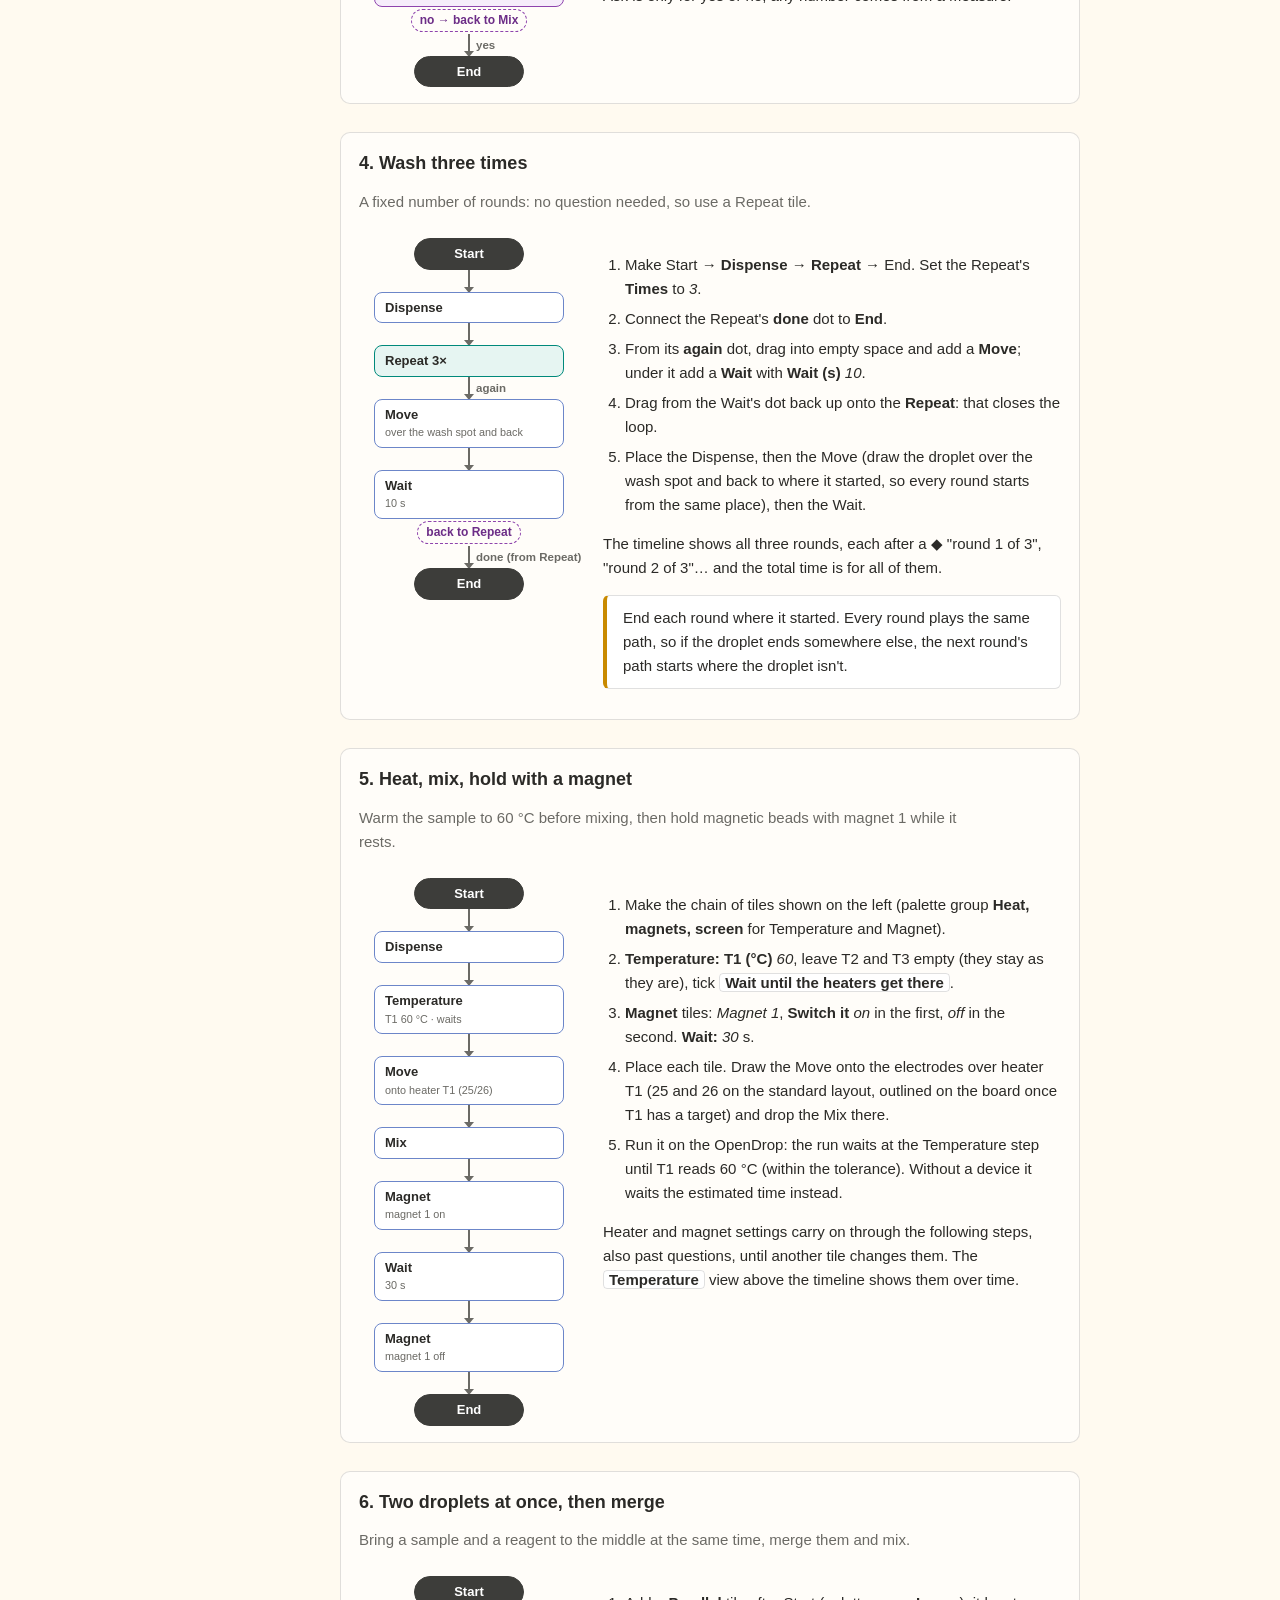
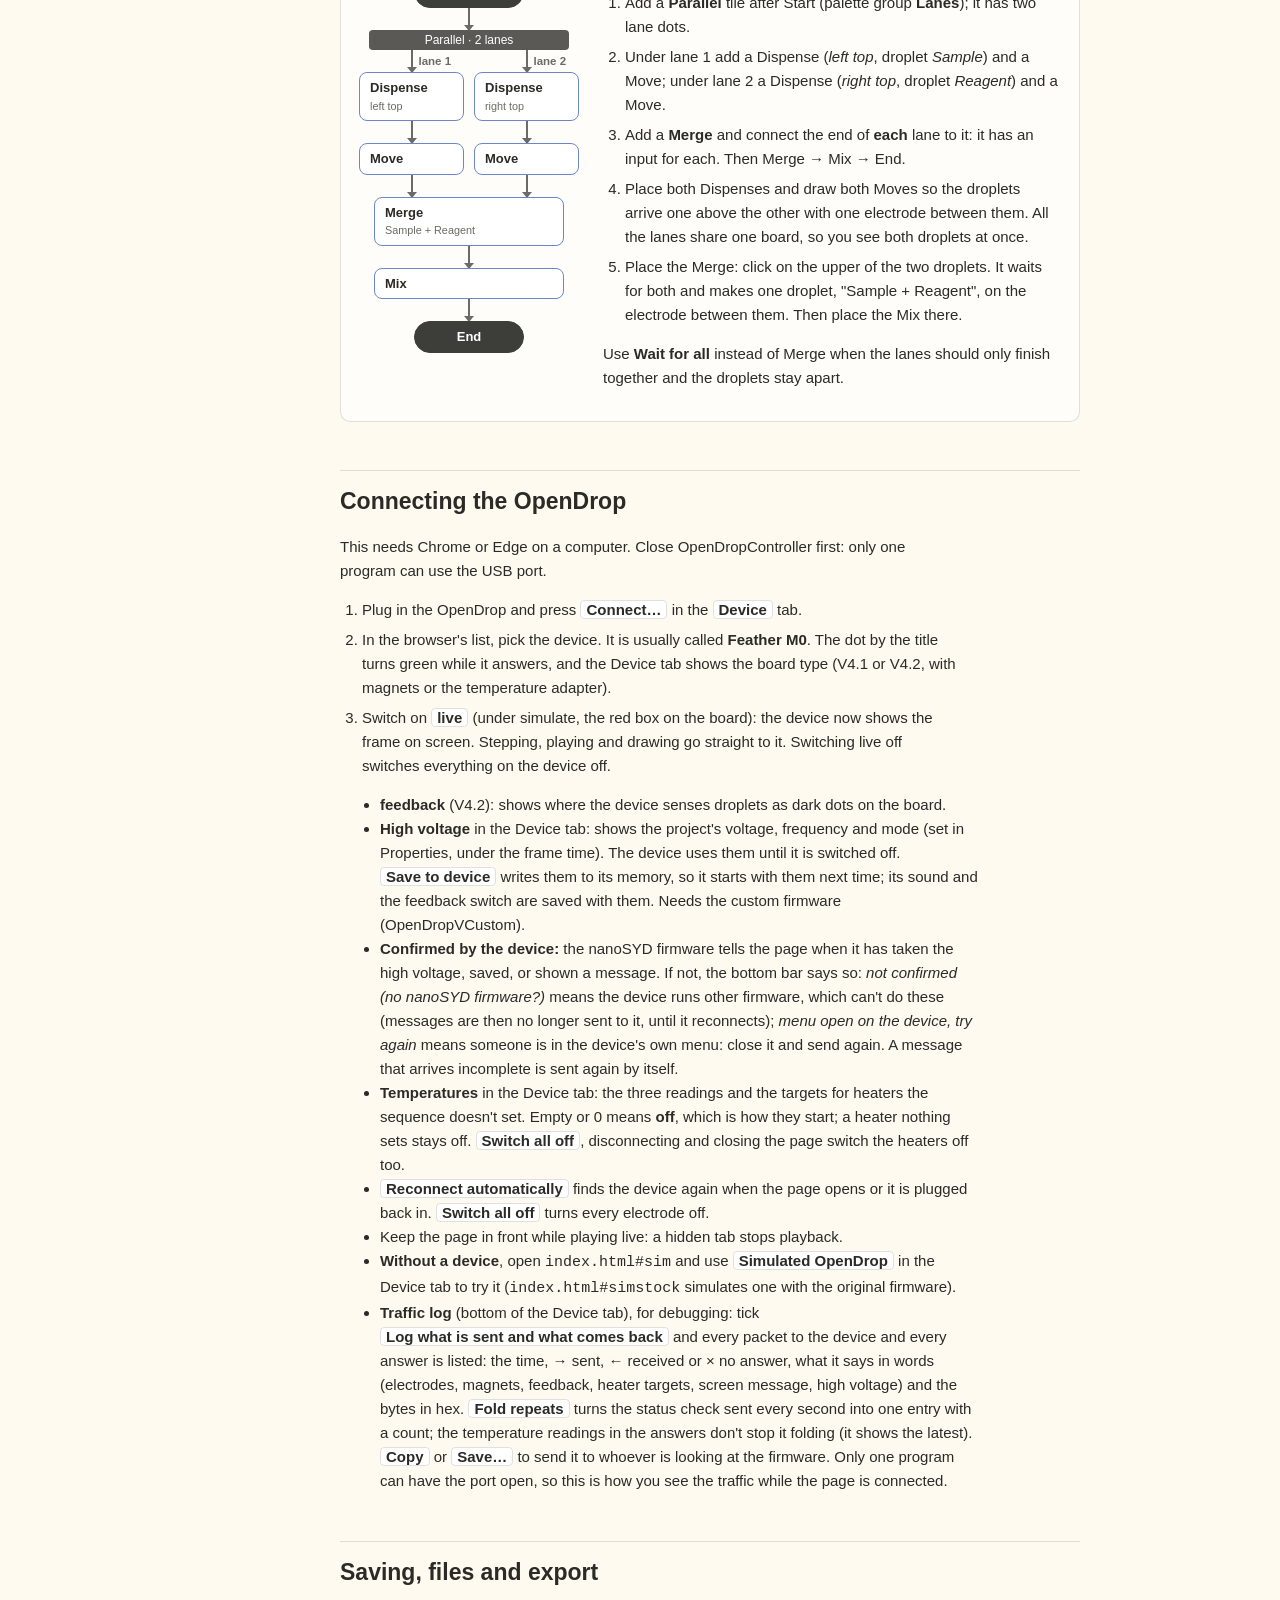
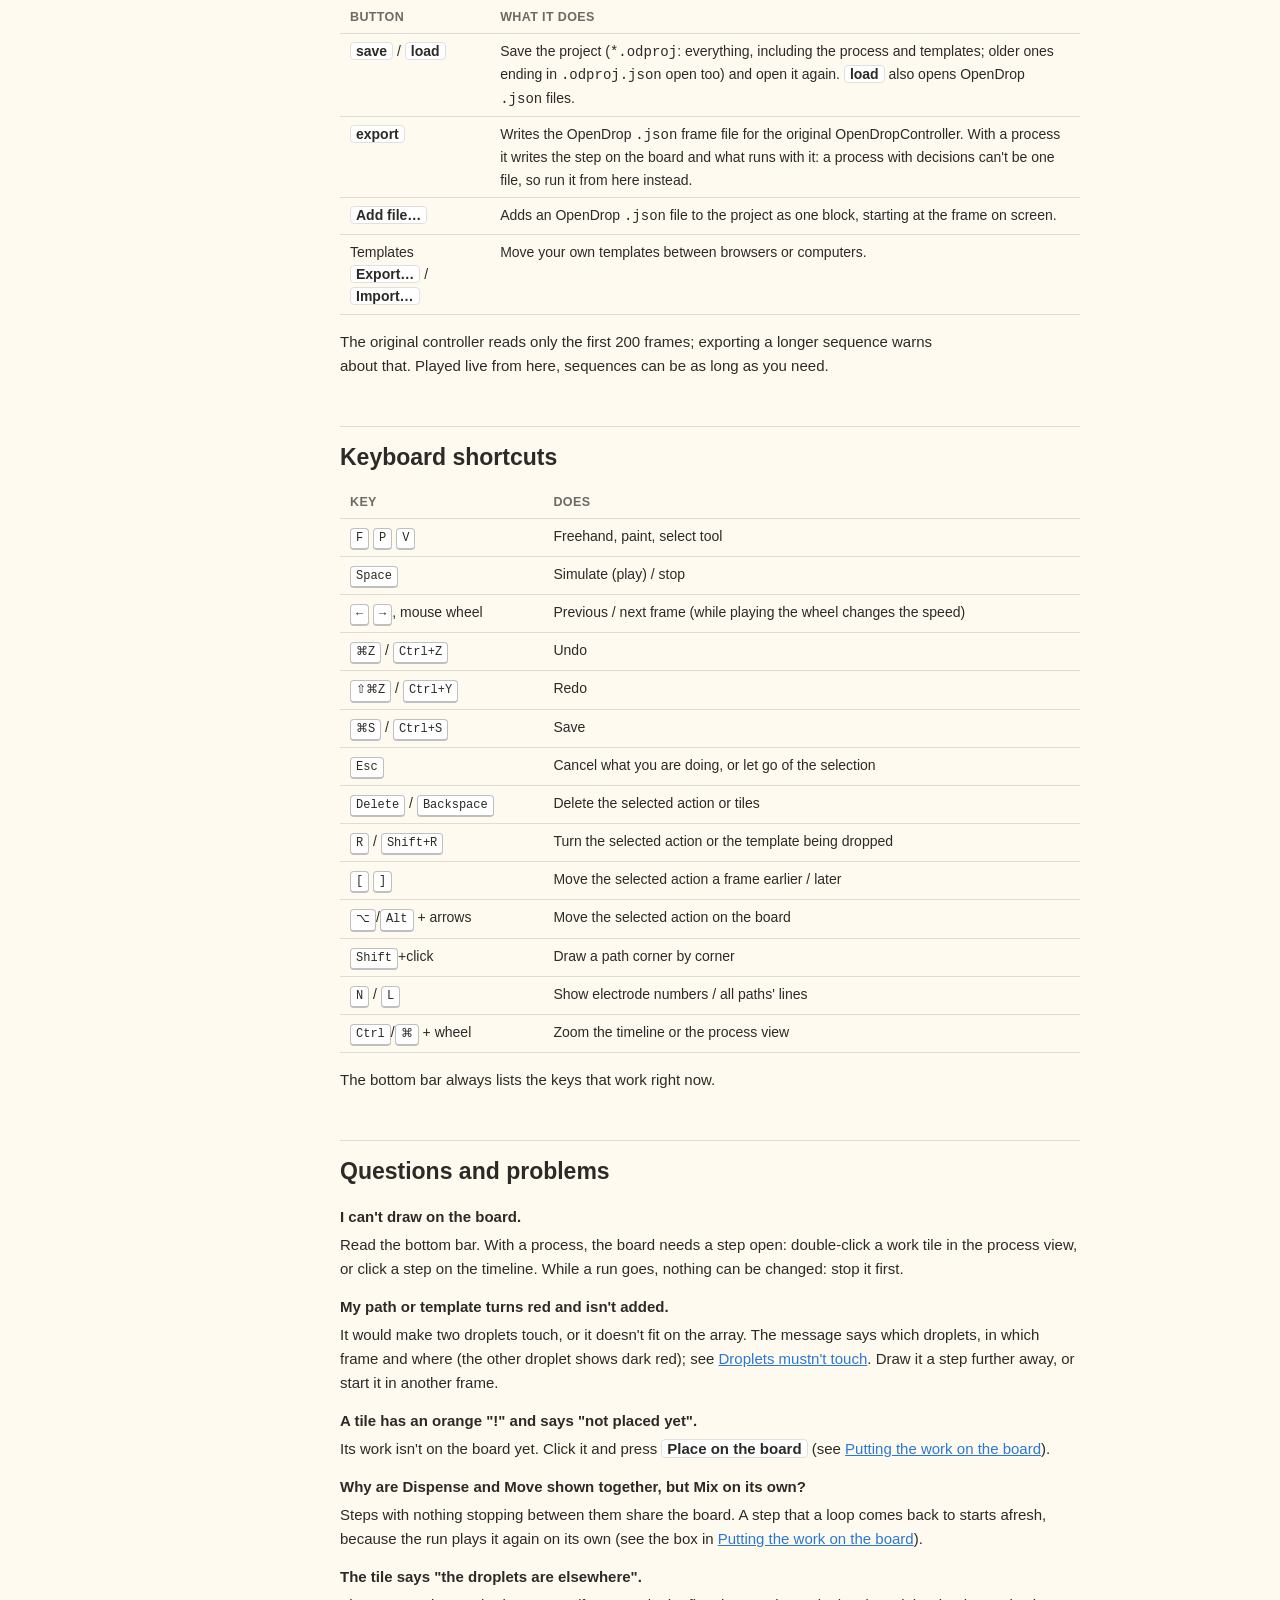
==== commit d50720f9: "A run keeps going when the tab is in the background Chrome slows a hidden tab's timers and stops its" ====
--- a/manual.html
+++ b/manual.html
@@ -686,7 +686,7 @@
         frame time, the layout, opening or adding a file, undo, or a new template. Those fields are
         greyed out, and so are <span class="ui">Send to device</span> and <span class="ui">Run on the device</span>
         in the Device tab; the board's red frame is greyed a bit. You can't step
-        or scroll through frames either (wheel, arrow keys, the timeline or charts): the board follows the run. A second tab of the page is locked too until the run ends. Keep the page in front: a hidden tab runs slowly.</li>
+        or scroll through frames either (wheel, arrow keys, the timeline or charts): the board follows the run. A second tab of the page is locked too until the run ends. The run goes on when you switch to another window or tab, but not when the computer sleeps: keep it awake for long runs.</li>
     </ol>
     <p>A run changes nothing in your project: afterwards the board is back where it was.</p>
 
@@ -1051,9 +1051,10 @@
       <dt>The tile says "the droplets are elsewhere".</dt>
       <dd>The step can be reached two ways (for example the first time, and round a loop), and the
         droplets arrive in different places. End the loop where the droplet started.</dd>
-      <dt>Playing is slow or stops.</dt>
-      <dd>The browser slows down pages that are not in front. Keep the app's tab visible while playing
-        or running.</dd>
+      <dt>Does it keep going when I switch to another window?</dt>
+      <dd>Yes: playing, a run and the OpenDrop keep going in the background (the board on screen
+        catches up when you come back). They stop if the computer goes to sleep or the tab is
+        closed, so keep the computer awake for long runs.</dd>
       <dt>The device doesn't appear in the list.</dt>
       <dd>Use Chrome or Edge, close OpenDropController, try another cable (some only charge), and look
         for <b>Feather M0</b> in the list.</dd>
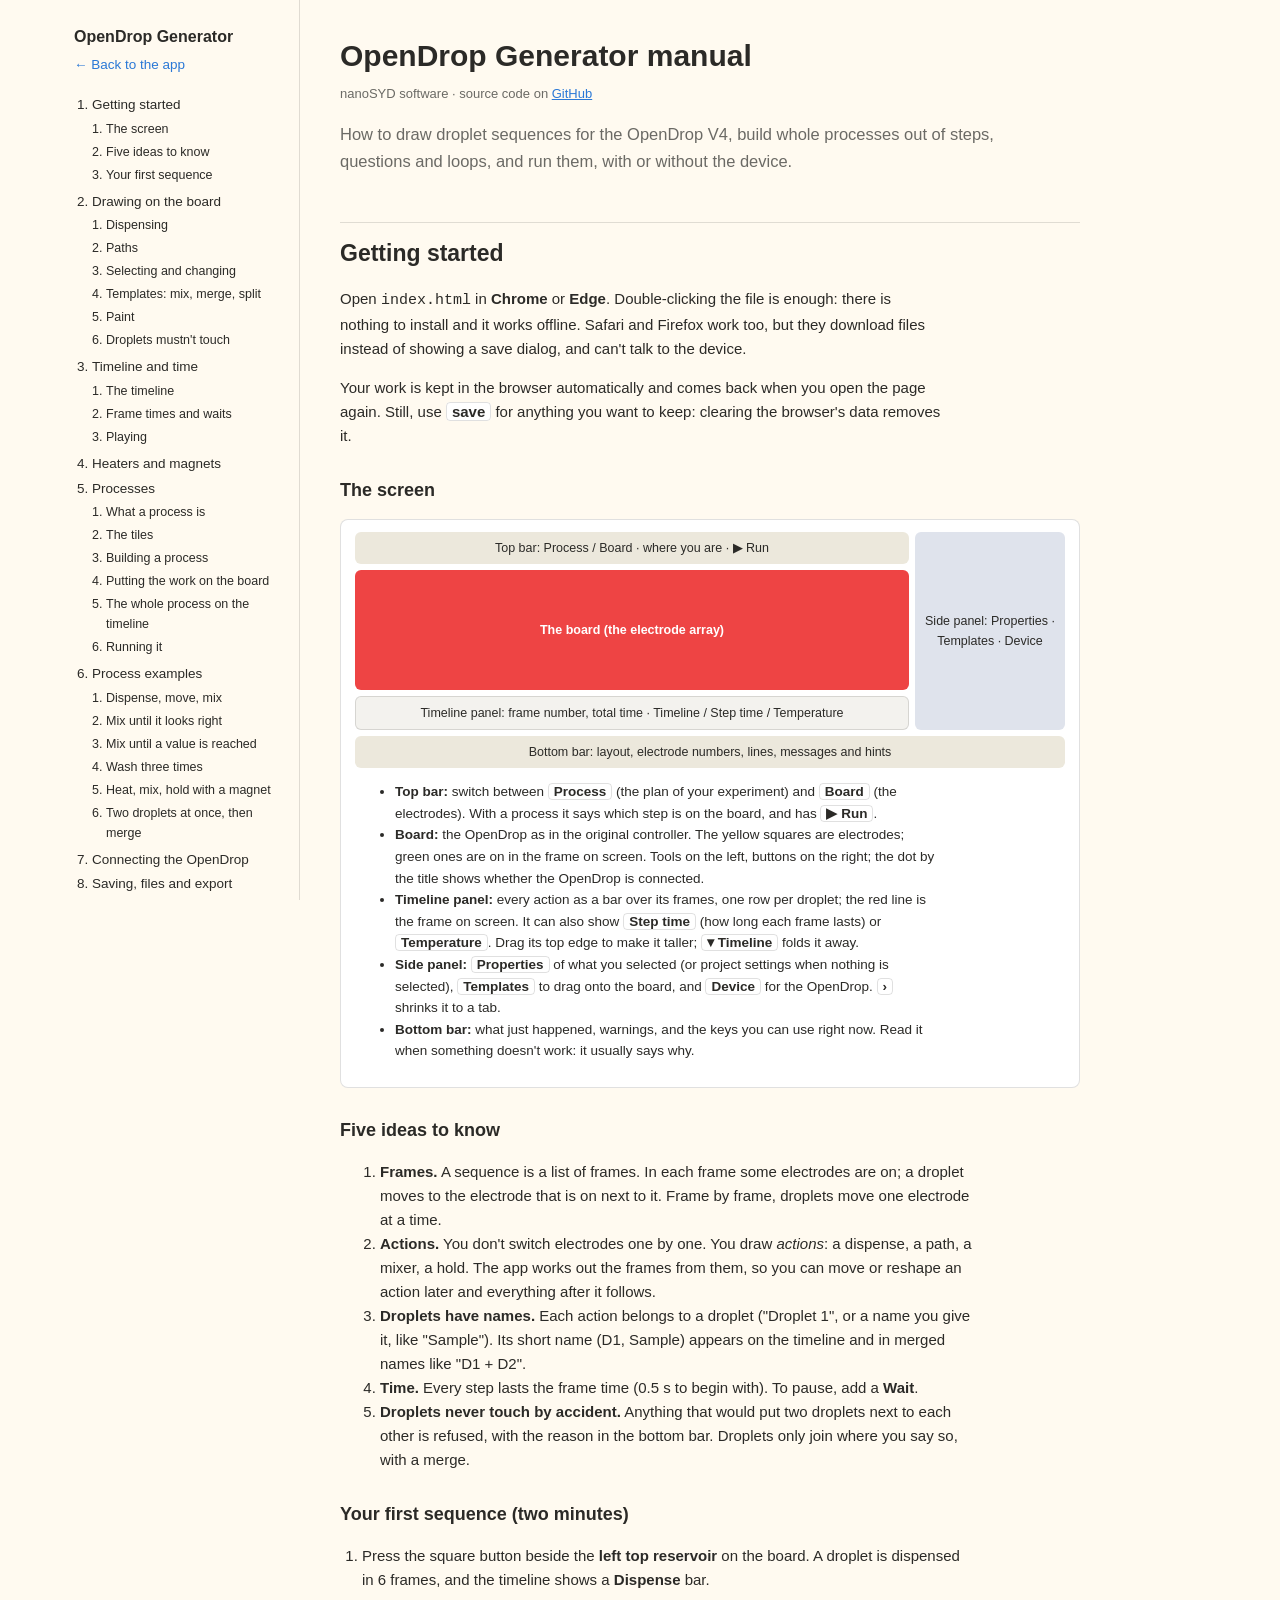
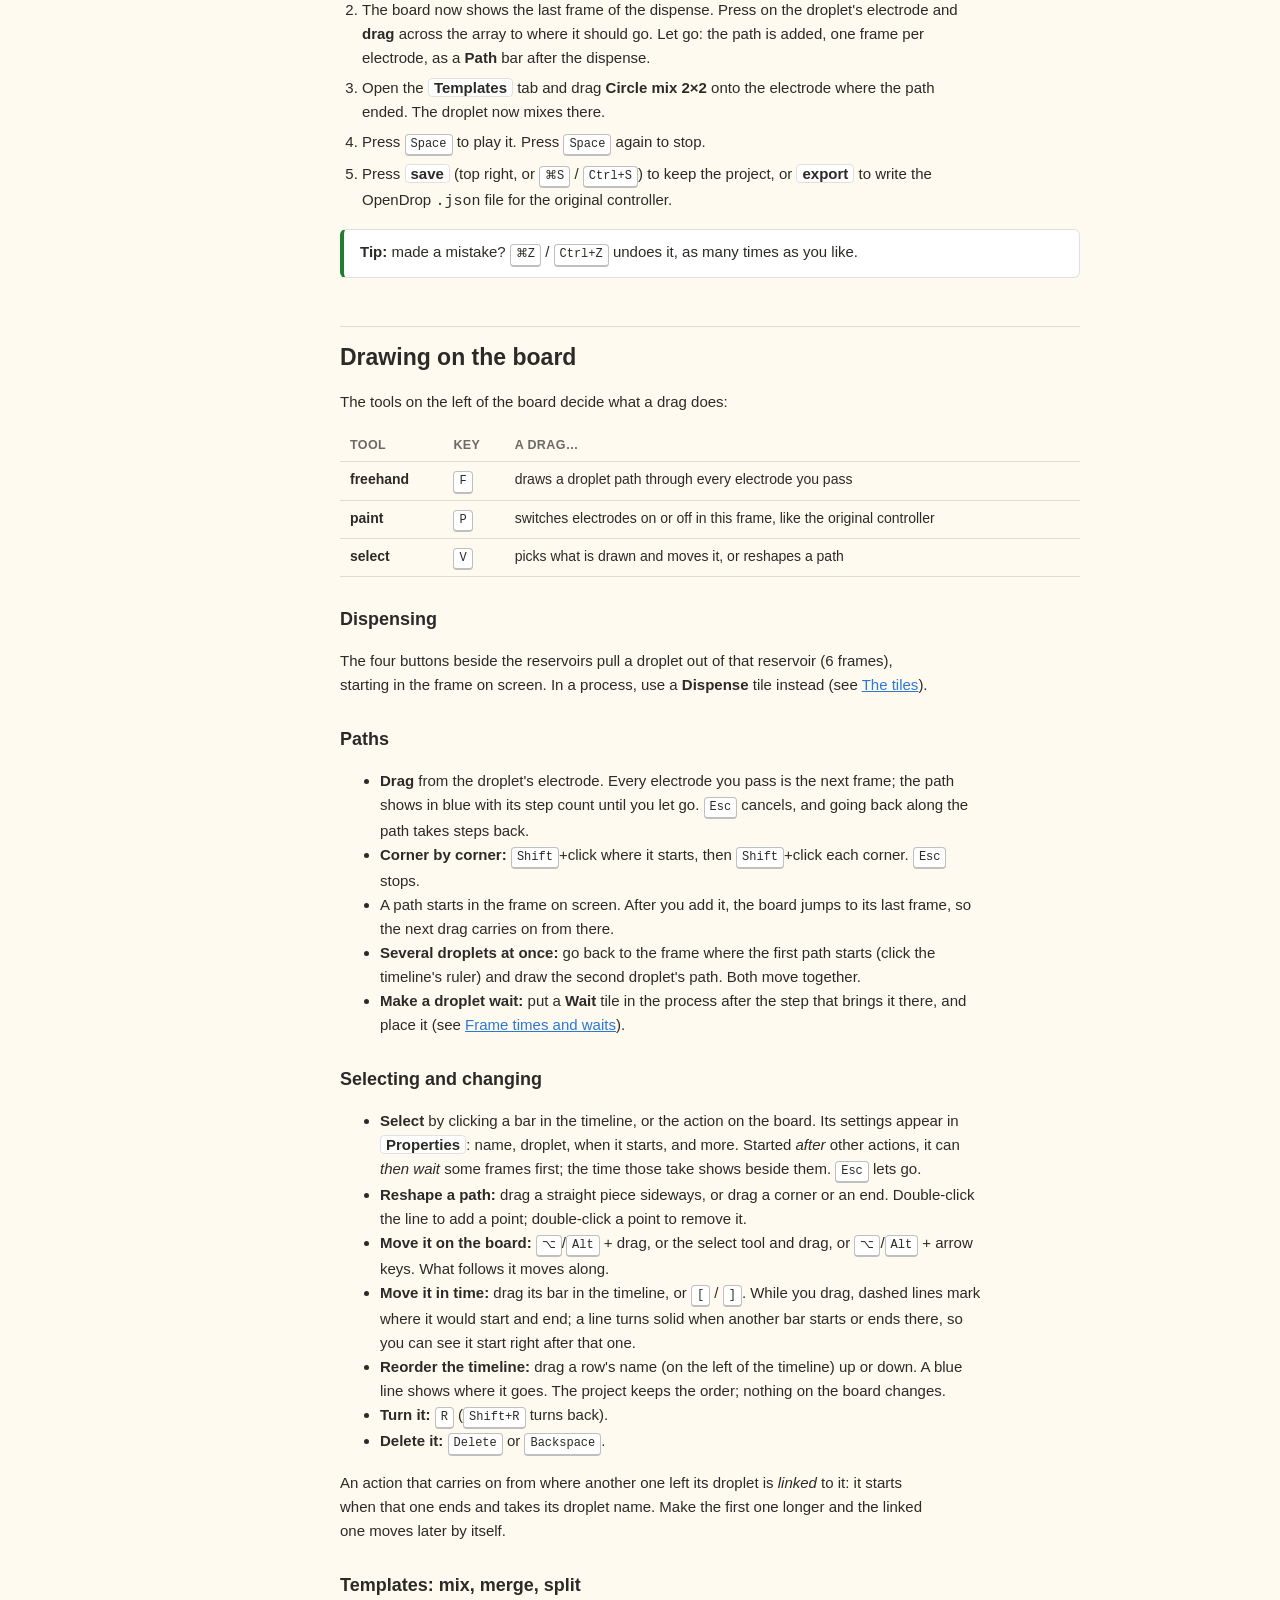
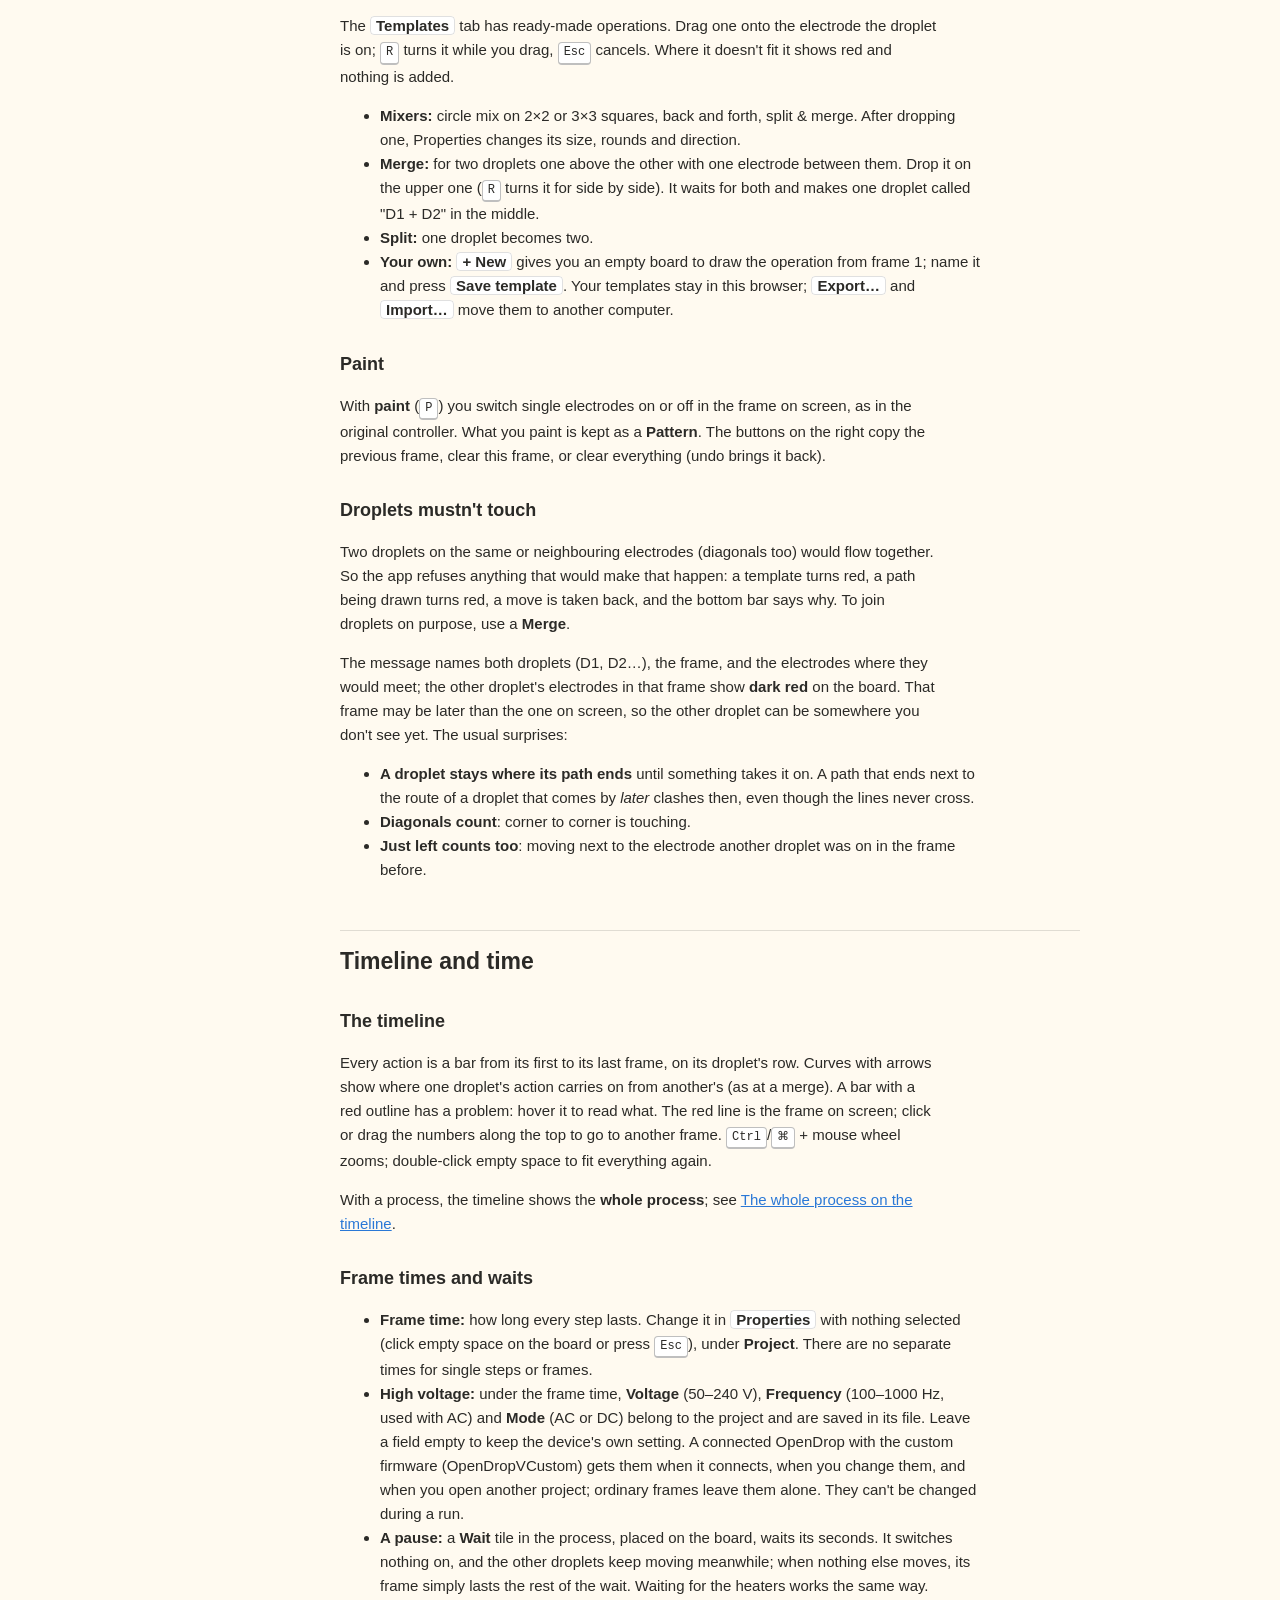
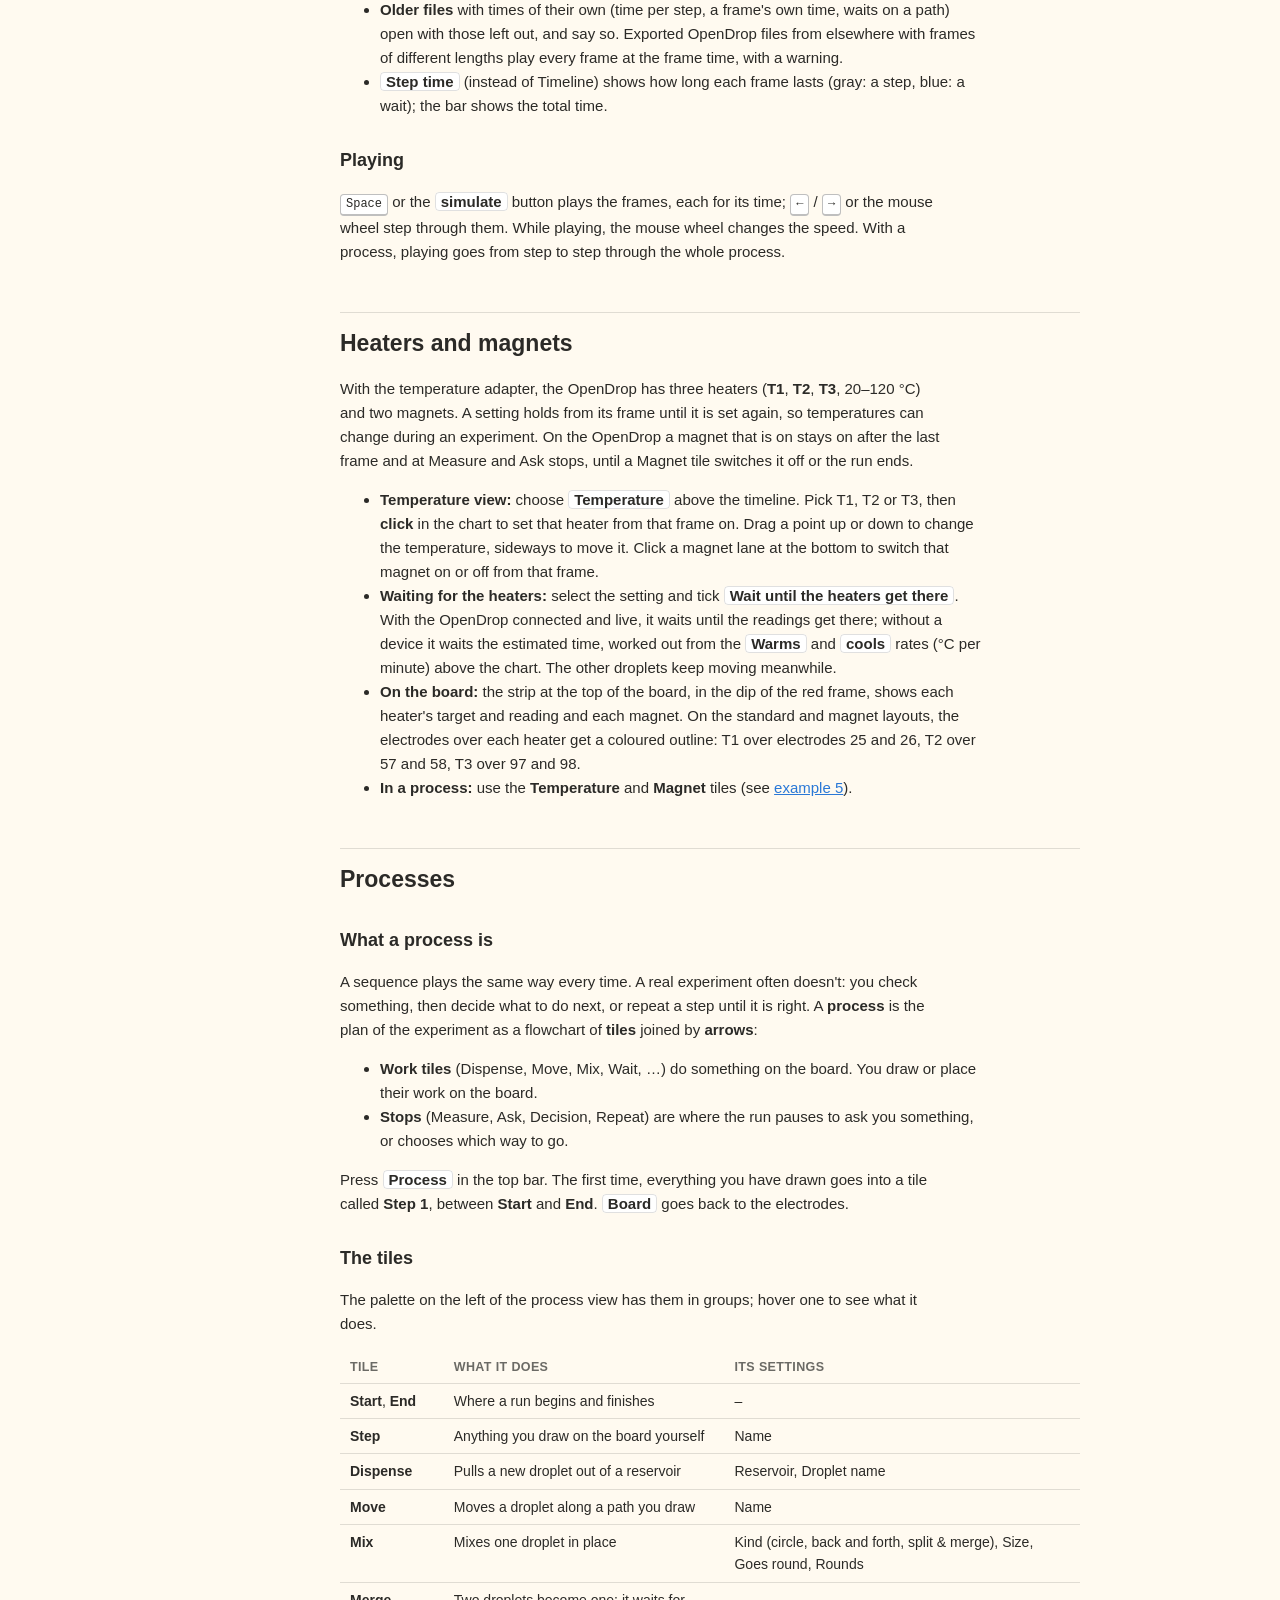
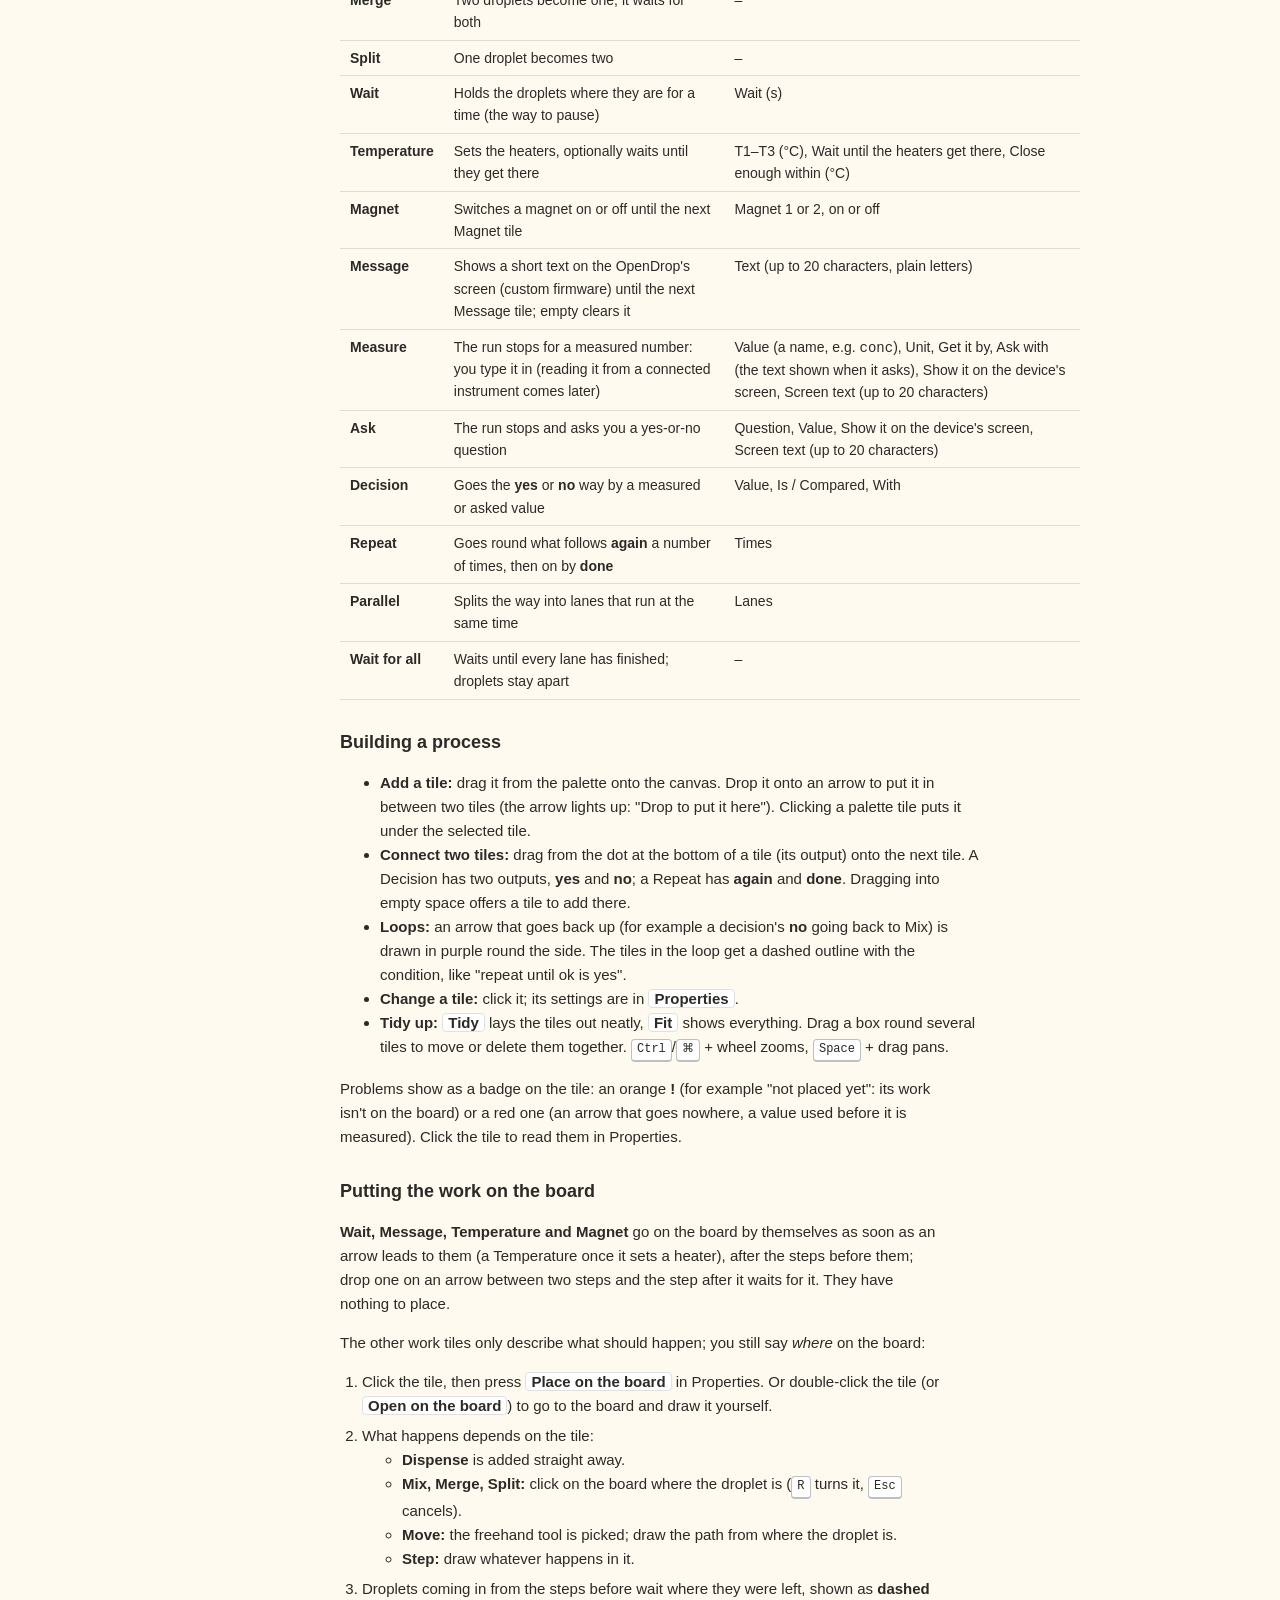
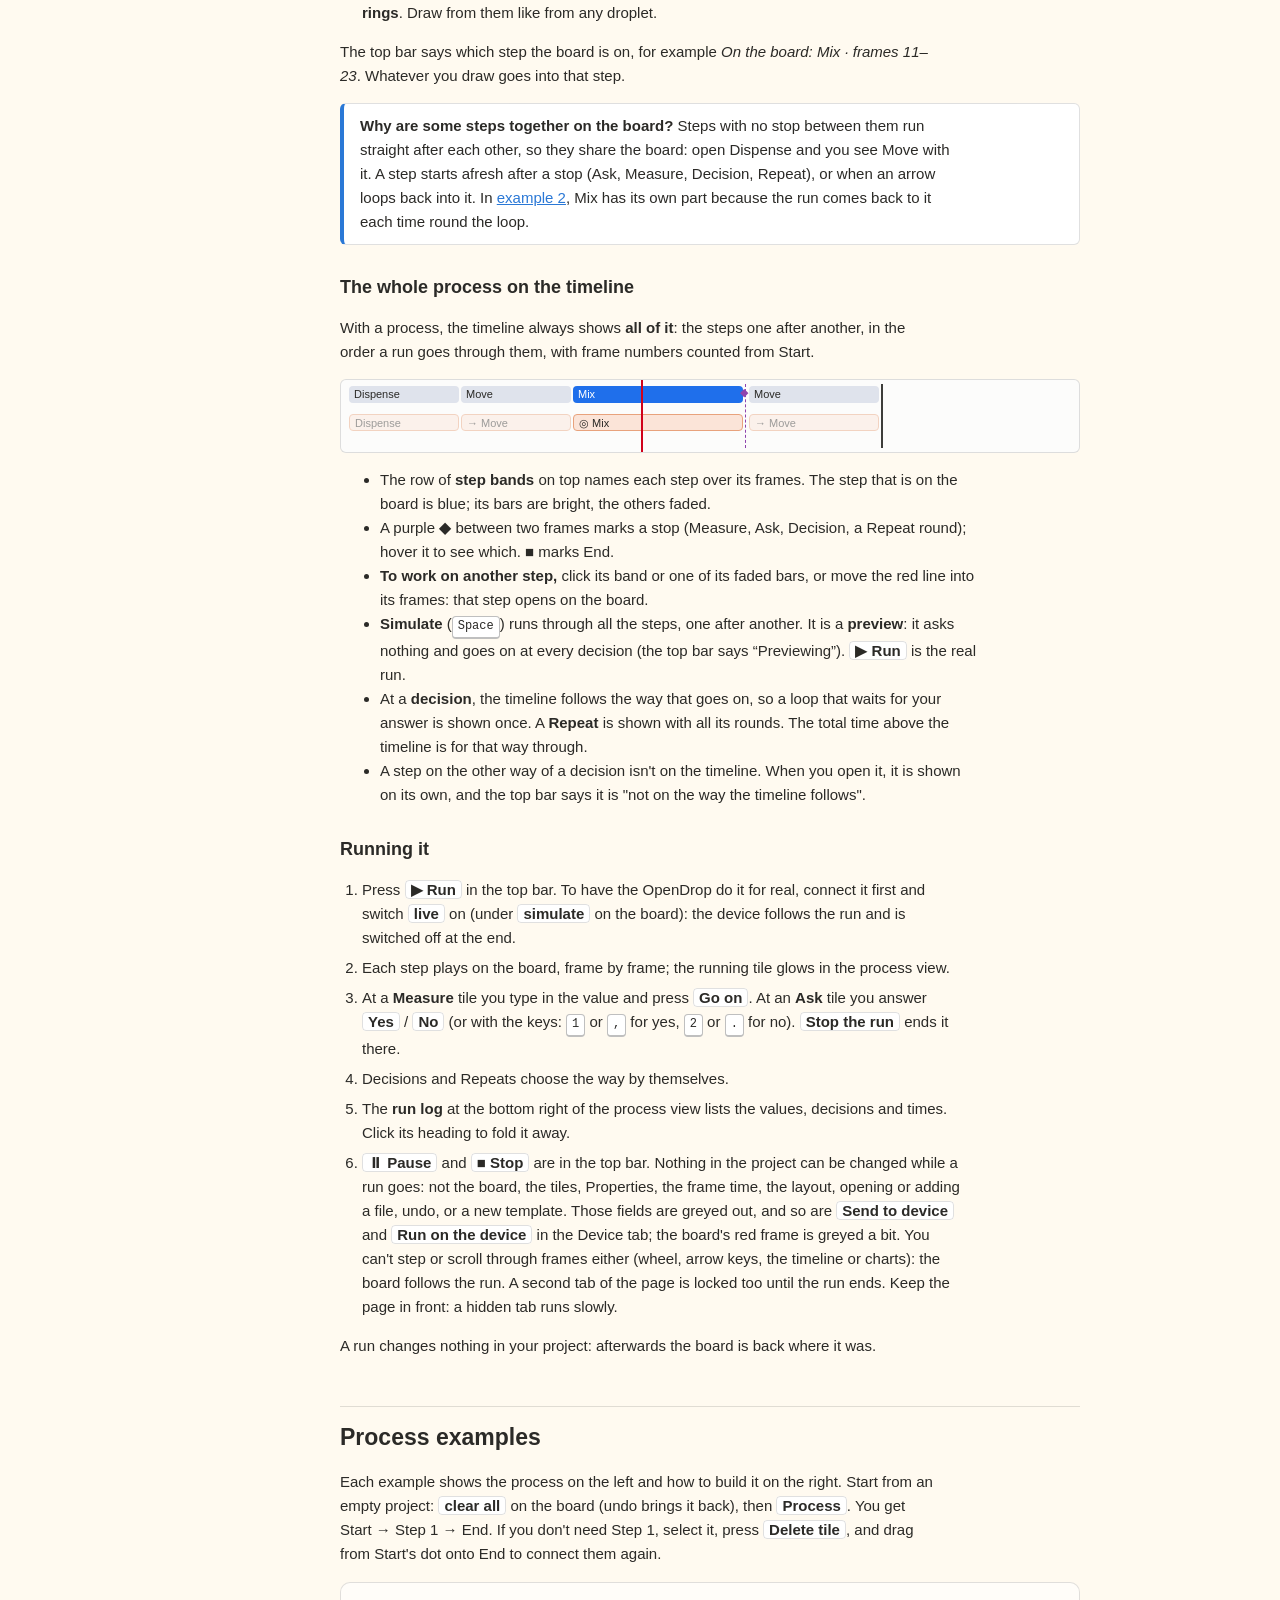
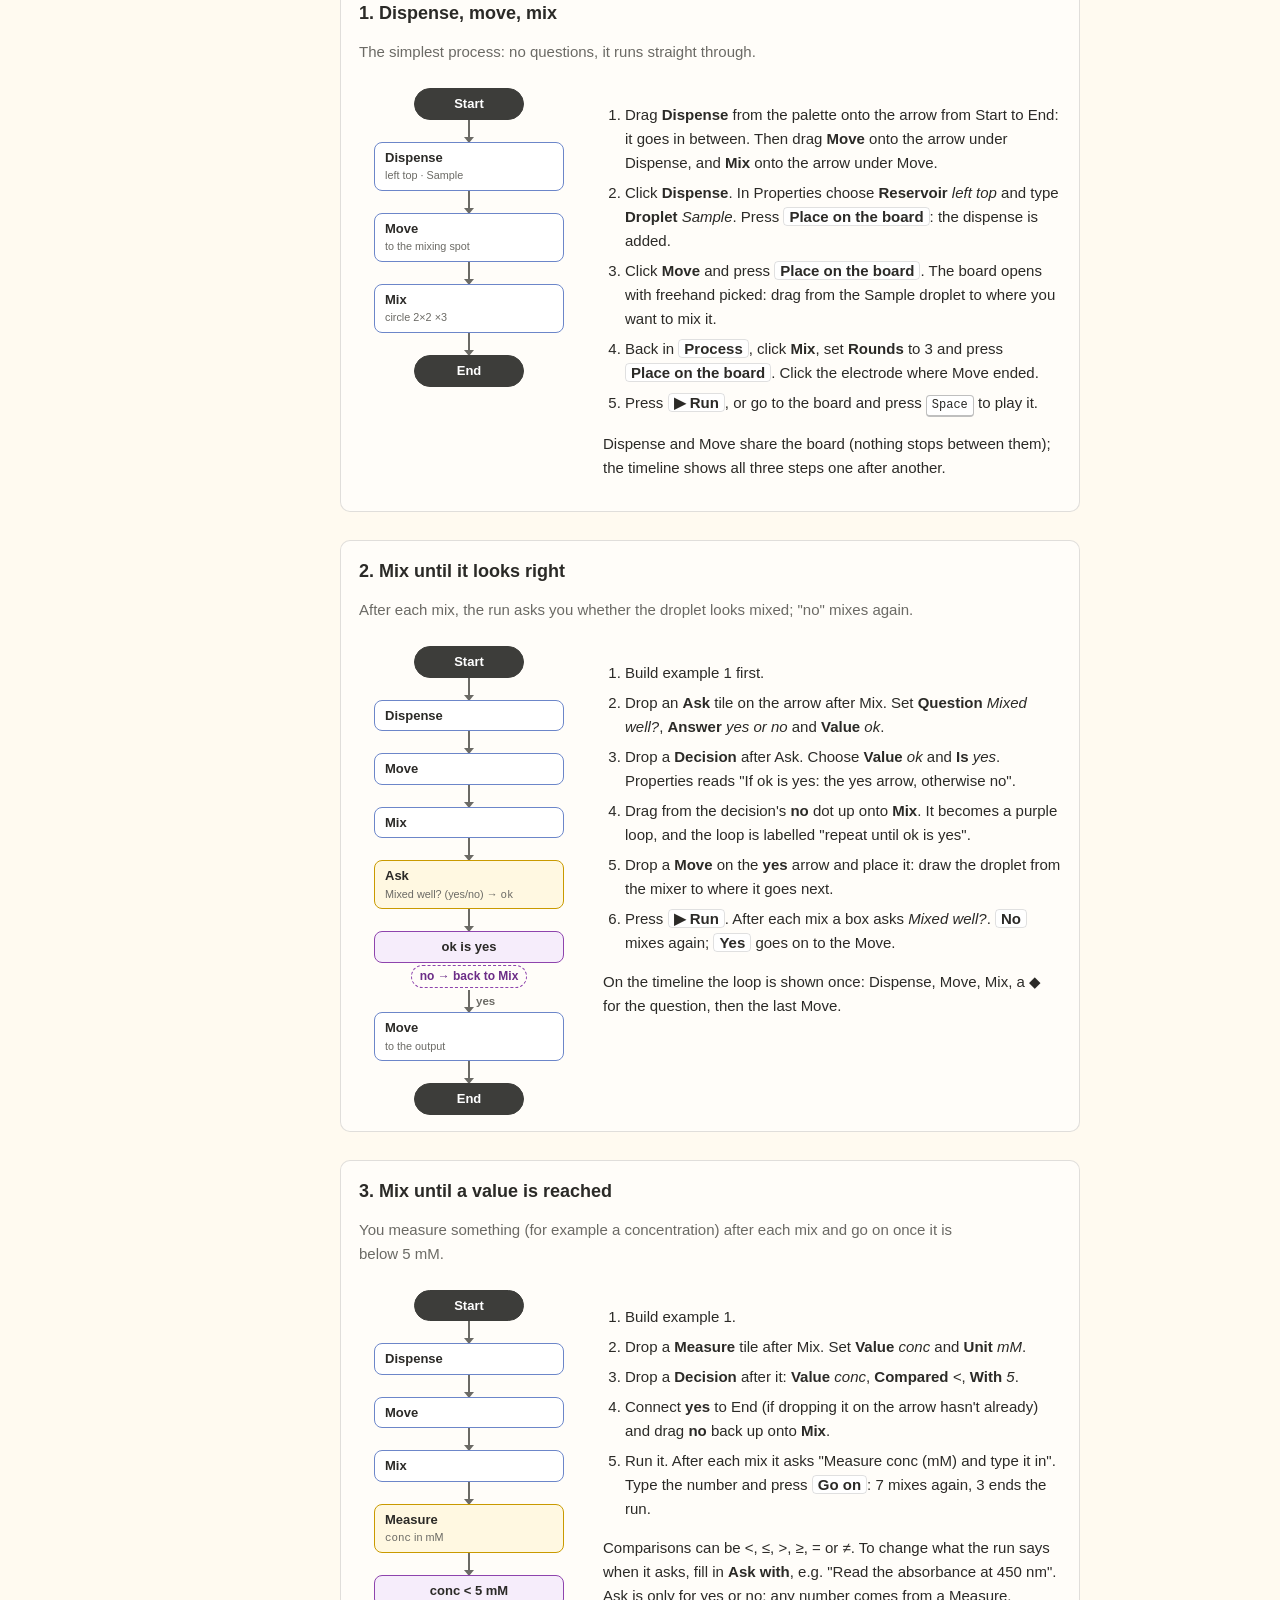
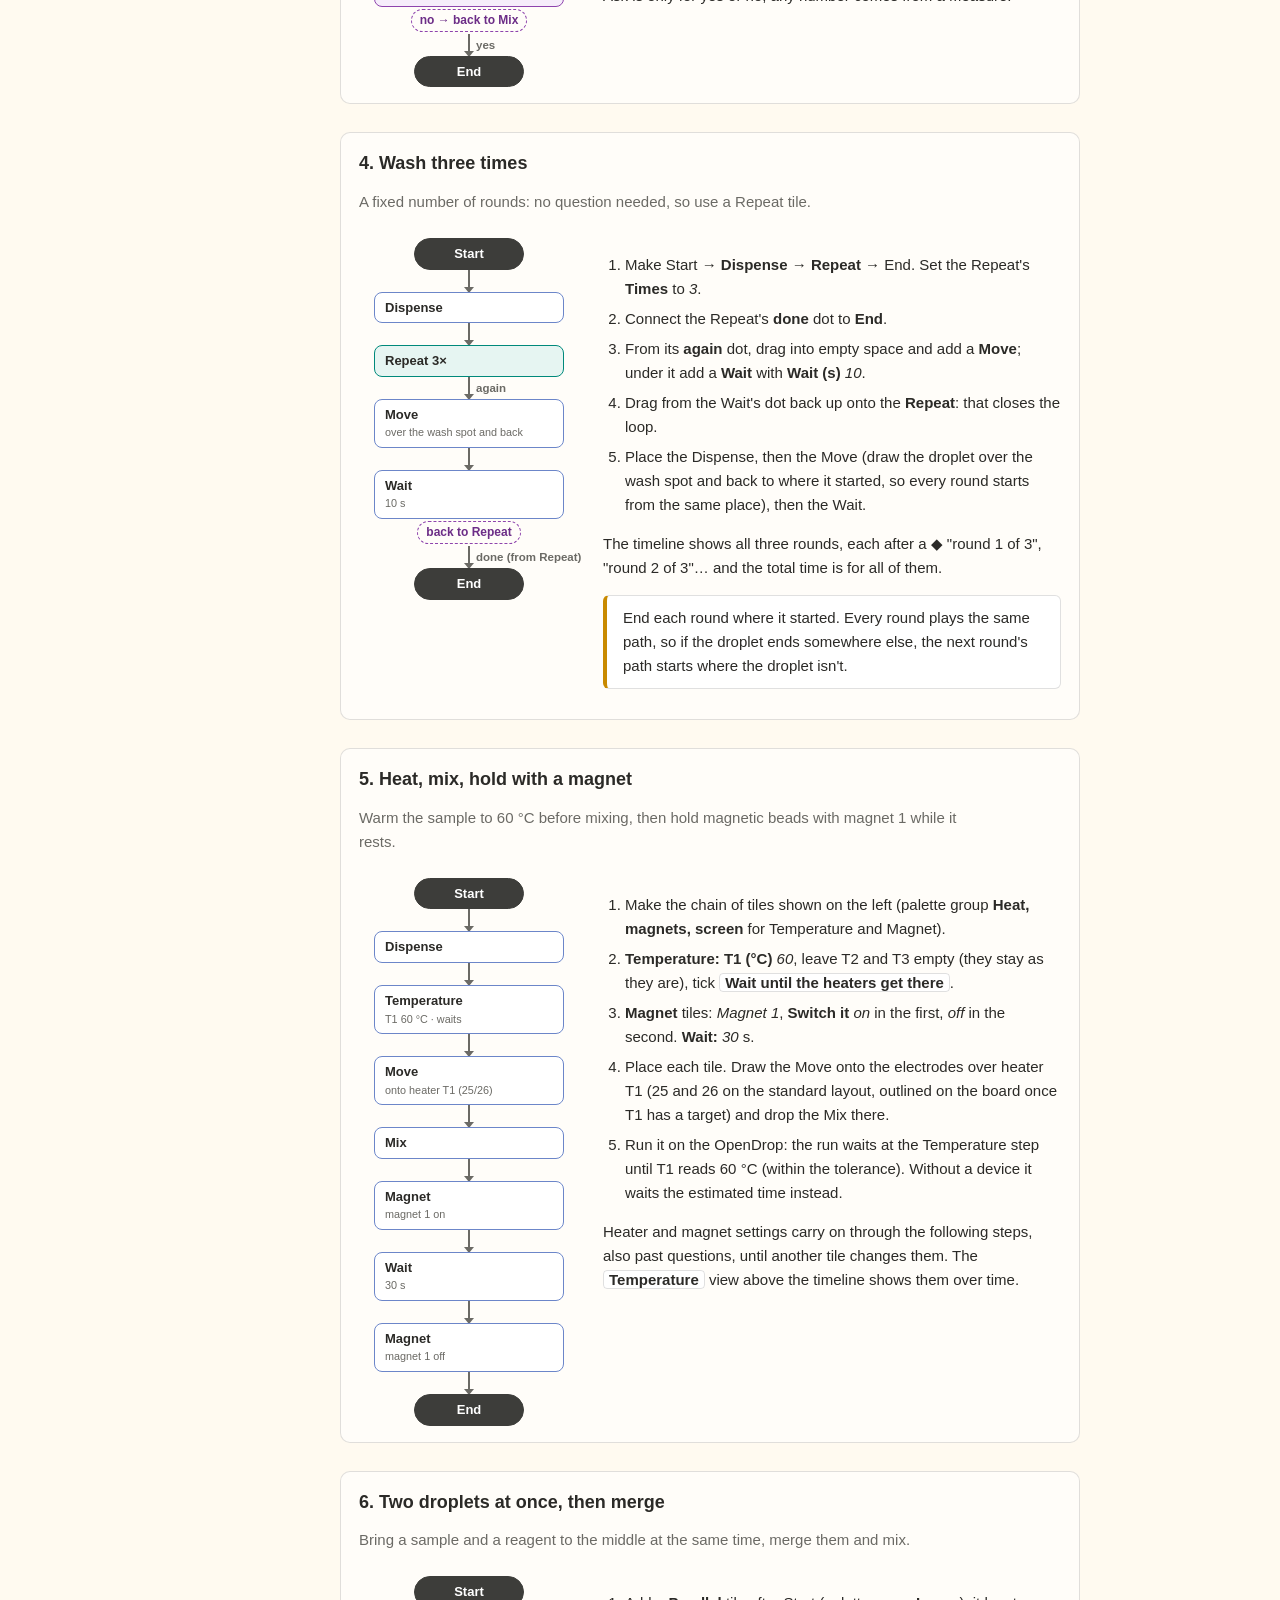
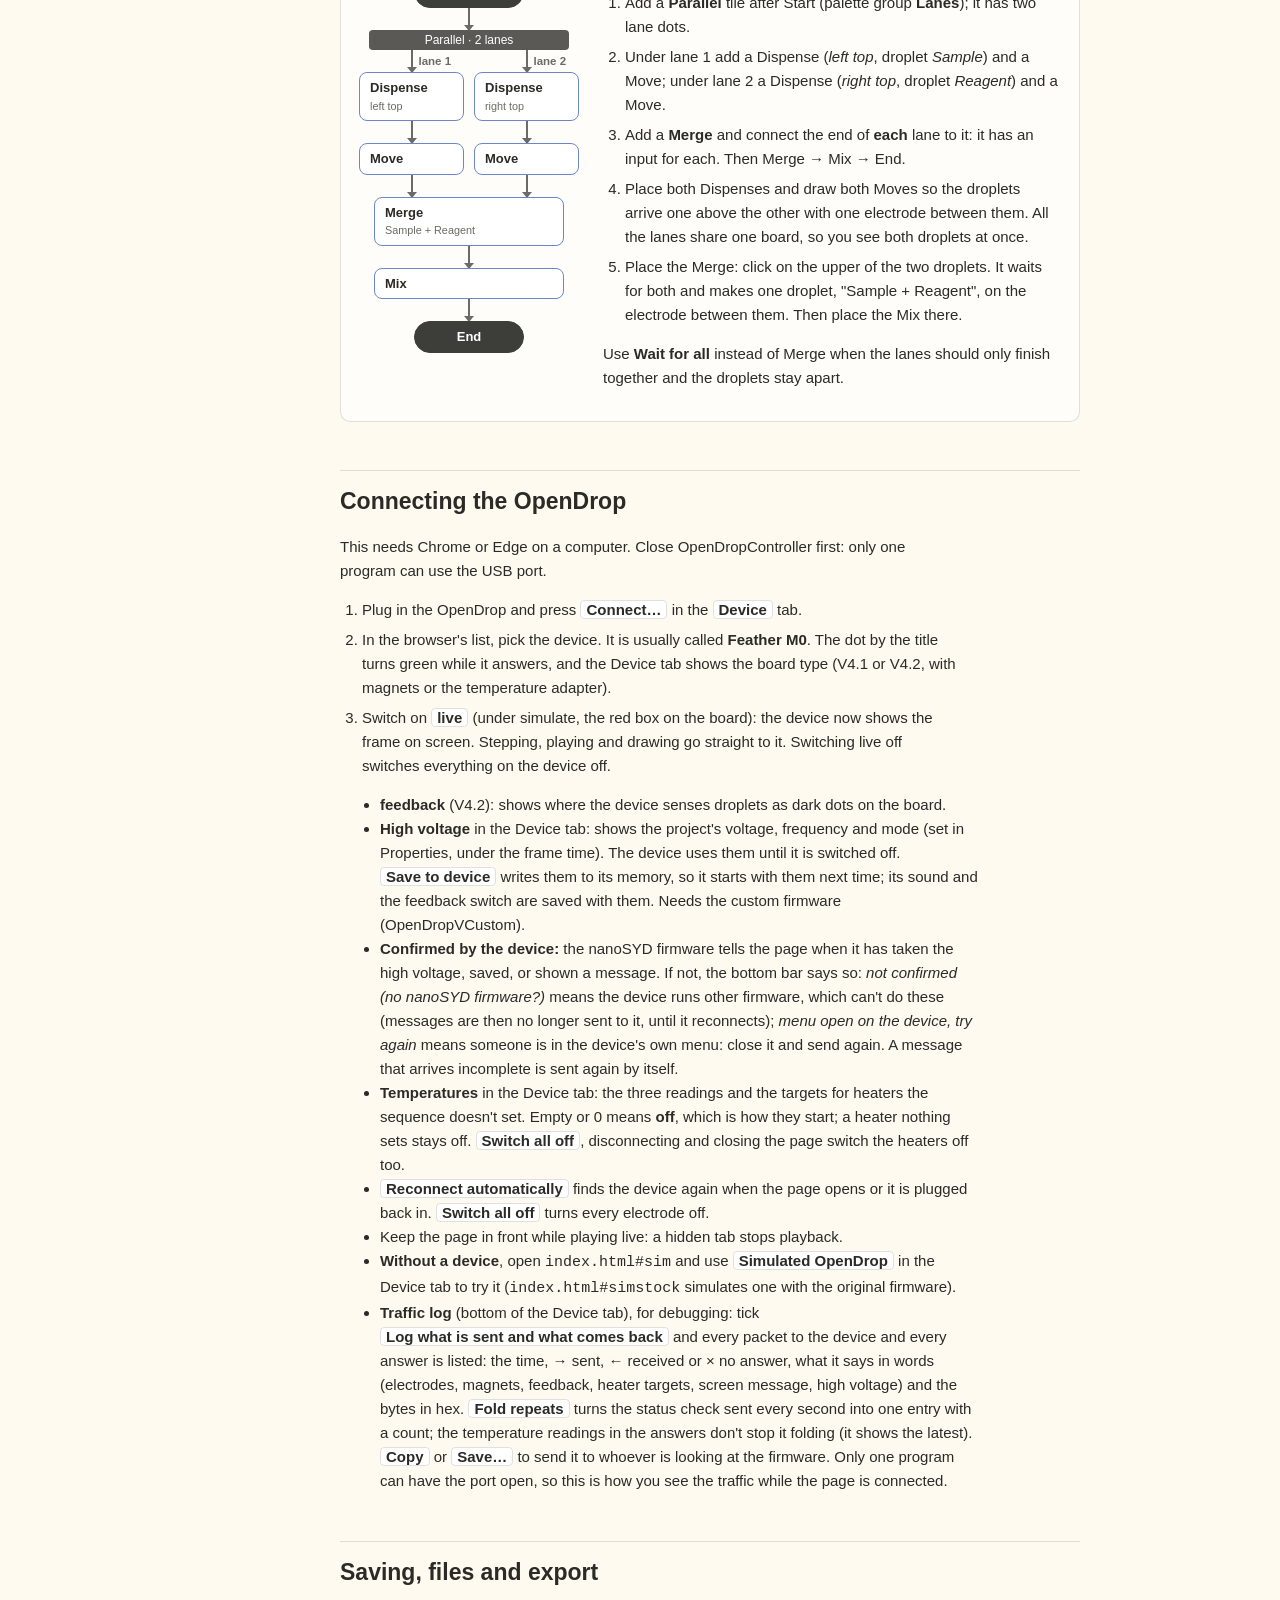
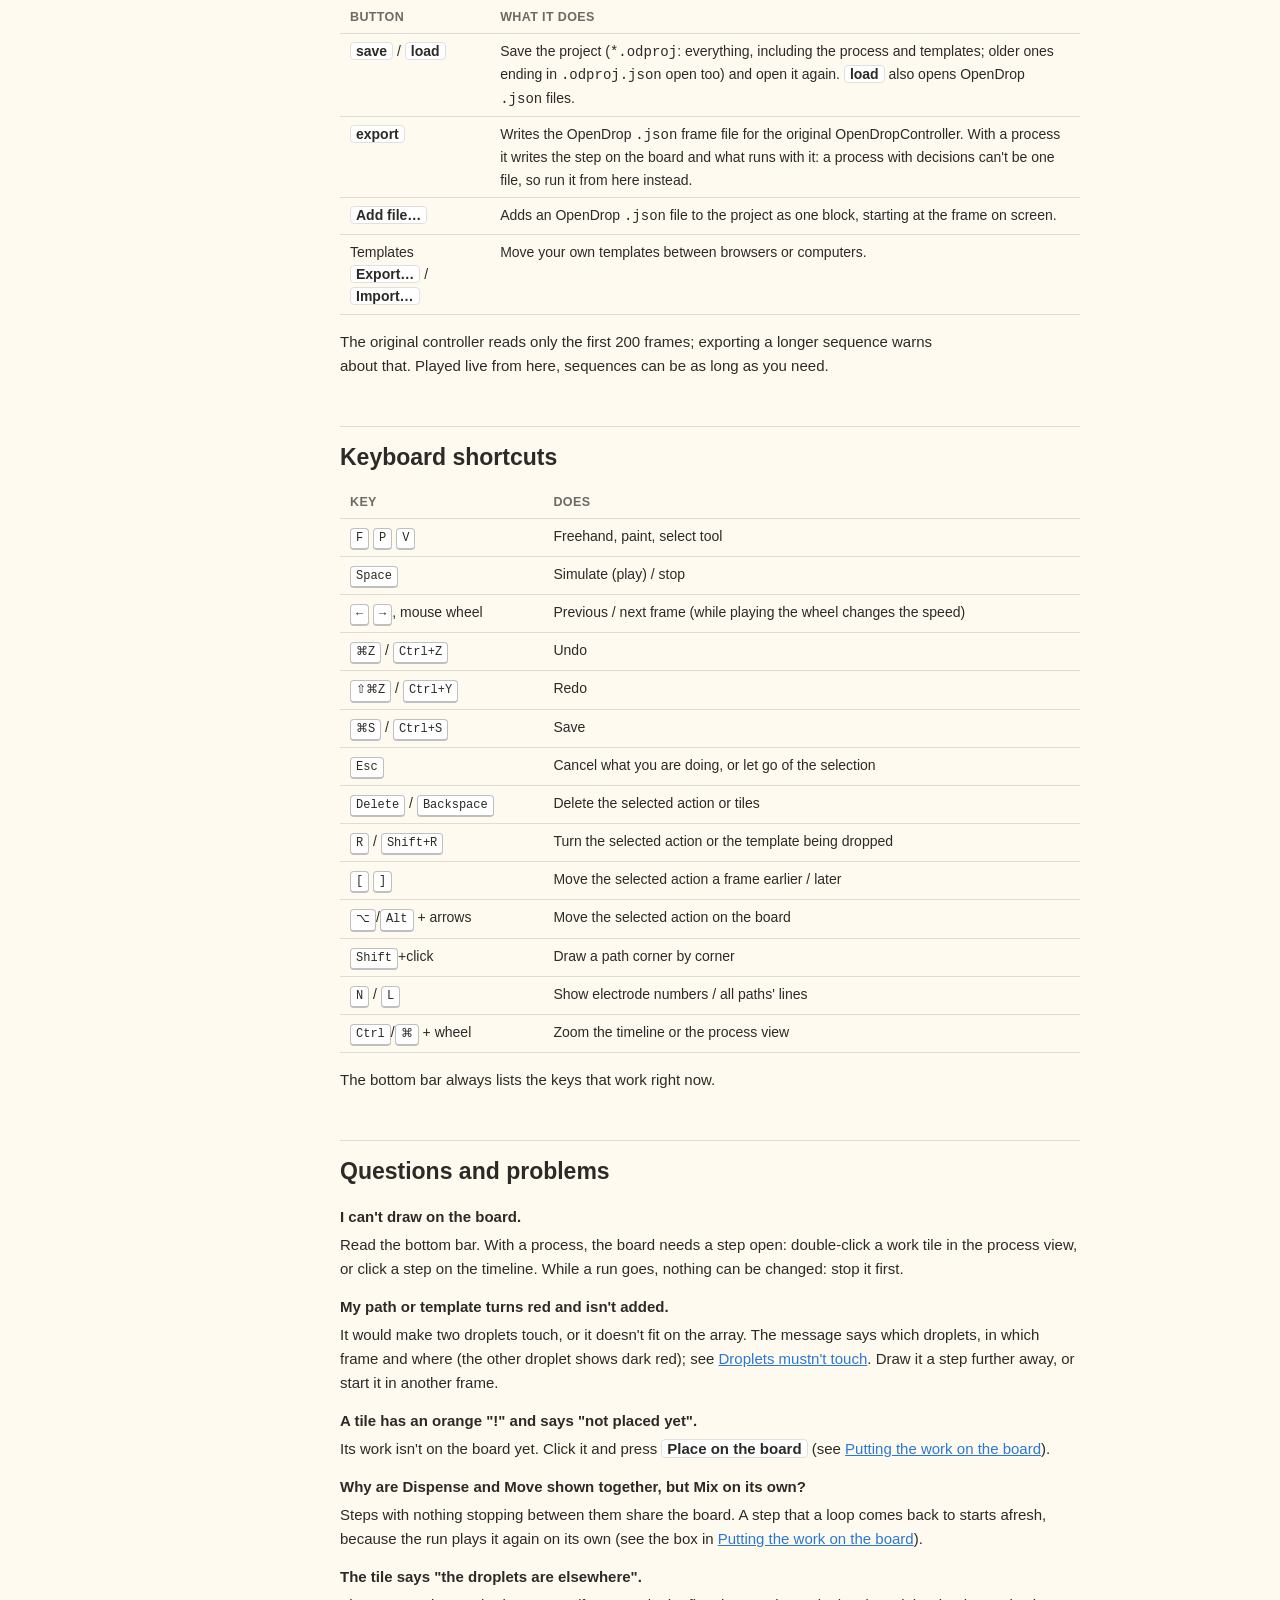
==== commit a87e995d: "Magnets stay on when the frame on screen has none compiled The firmware sets the magnets from byte 1" ====
--- a/manual.html
+++ b/manual.html
@@ -526,7 +526,9 @@
     <h2 id="heat">Heaters and magnets</h2>
     <p>With the temperature adapter, the OpenDrop has three heaters (<b>T1</b>, <b>T2</b>,
       <b>T3</b>, 20–120 °C) and two magnets. A setting holds from its frame until it is set again, so
-      temperatures can change during an experiment.</p>
+      temperatures can change during an experiment. On the OpenDrop a magnet that is on stays on
+      after the last frame and at Measure and Ask stops, until a Magnet tile switches it off or
+      the run ends.</p>
     <ul>
       <li><b>Temperature view:</b> choose <span class="ui">Temperature</span> above the timeline. Pick
         T1, T2 or T3, then <b>click</b> in the chart to set that heater from that frame on. Drag a point
@@ -686,7 +688,7 @@
         frame time, the layout, opening or adding a file, undo, or a new template. Those fields are
         greyed out, and so are <span class="ui">Send to device</span> and <span class="ui">Run on the device</span>
         in the Device tab; the board's red frame is greyed a bit. You can't step
-        or scroll through frames either (wheel, arrow keys, the timeline or charts): the board follows the run. A second tab of the page is locked too until the run ends. The run goes on when you switch to another window or tab, but not when the computer sleeps: keep it awake for long runs.</li>
+        or scroll through frames either (wheel, arrow keys, the timeline or charts): the board follows the run. A second tab of the page is locked too until the run ends. Keep the page in front: a hidden tab runs slowly.</li>
     </ol>
     <p>A run changes nothing in your project: afterwards the board is back where it was.</p>
 
@@ -1051,10 +1053,9 @@
       <dt>The tile says "the droplets are elsewhere".</dt>
       <dd>The step can be reached two ways (for example the first time, and round a loop), and the
         droplets arrive in different places. End the loop where the droplet started.</dd>
-      <dt>Does it keep going when I switch to another window?</dt>
-      <dd>Yes: playing, a run and the OpenDrop keep going in the background (the board on screen
-        catches up when you come back). They stop if the computer goes to sleep or the tab is
-        closed, so keep the computer awake for long runs.</dd>
+      <dt>Playing is slow or stops.</dt>
+      <dd>The browser slows down pages that are not in front. Keep the app's tab visible while playing
+        or running.</dd>
       <dt>The device doesn't appear in the list.</dt>
       <dd>Use Chrome or Edge, close OpenDropController, try another cable (some only charge), and look
         for <b>Feather M0</b> in the list.</dd>
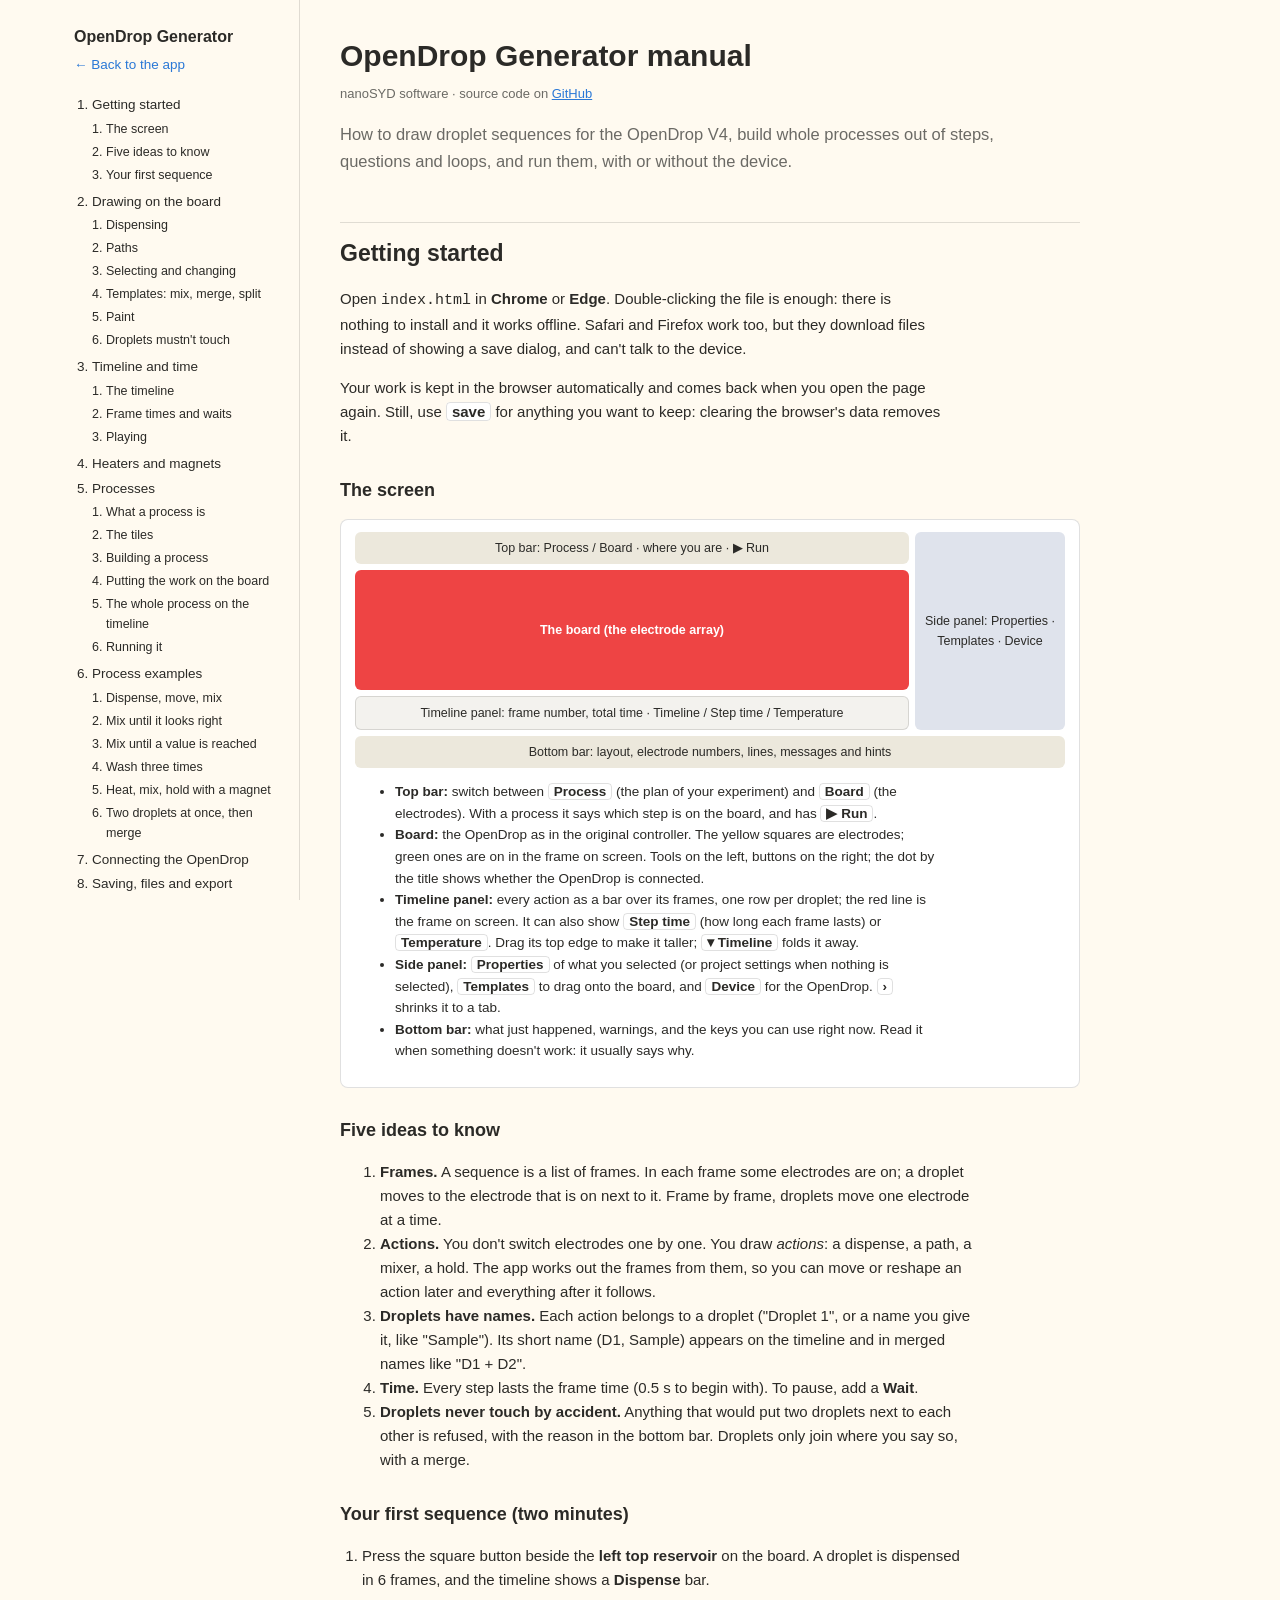
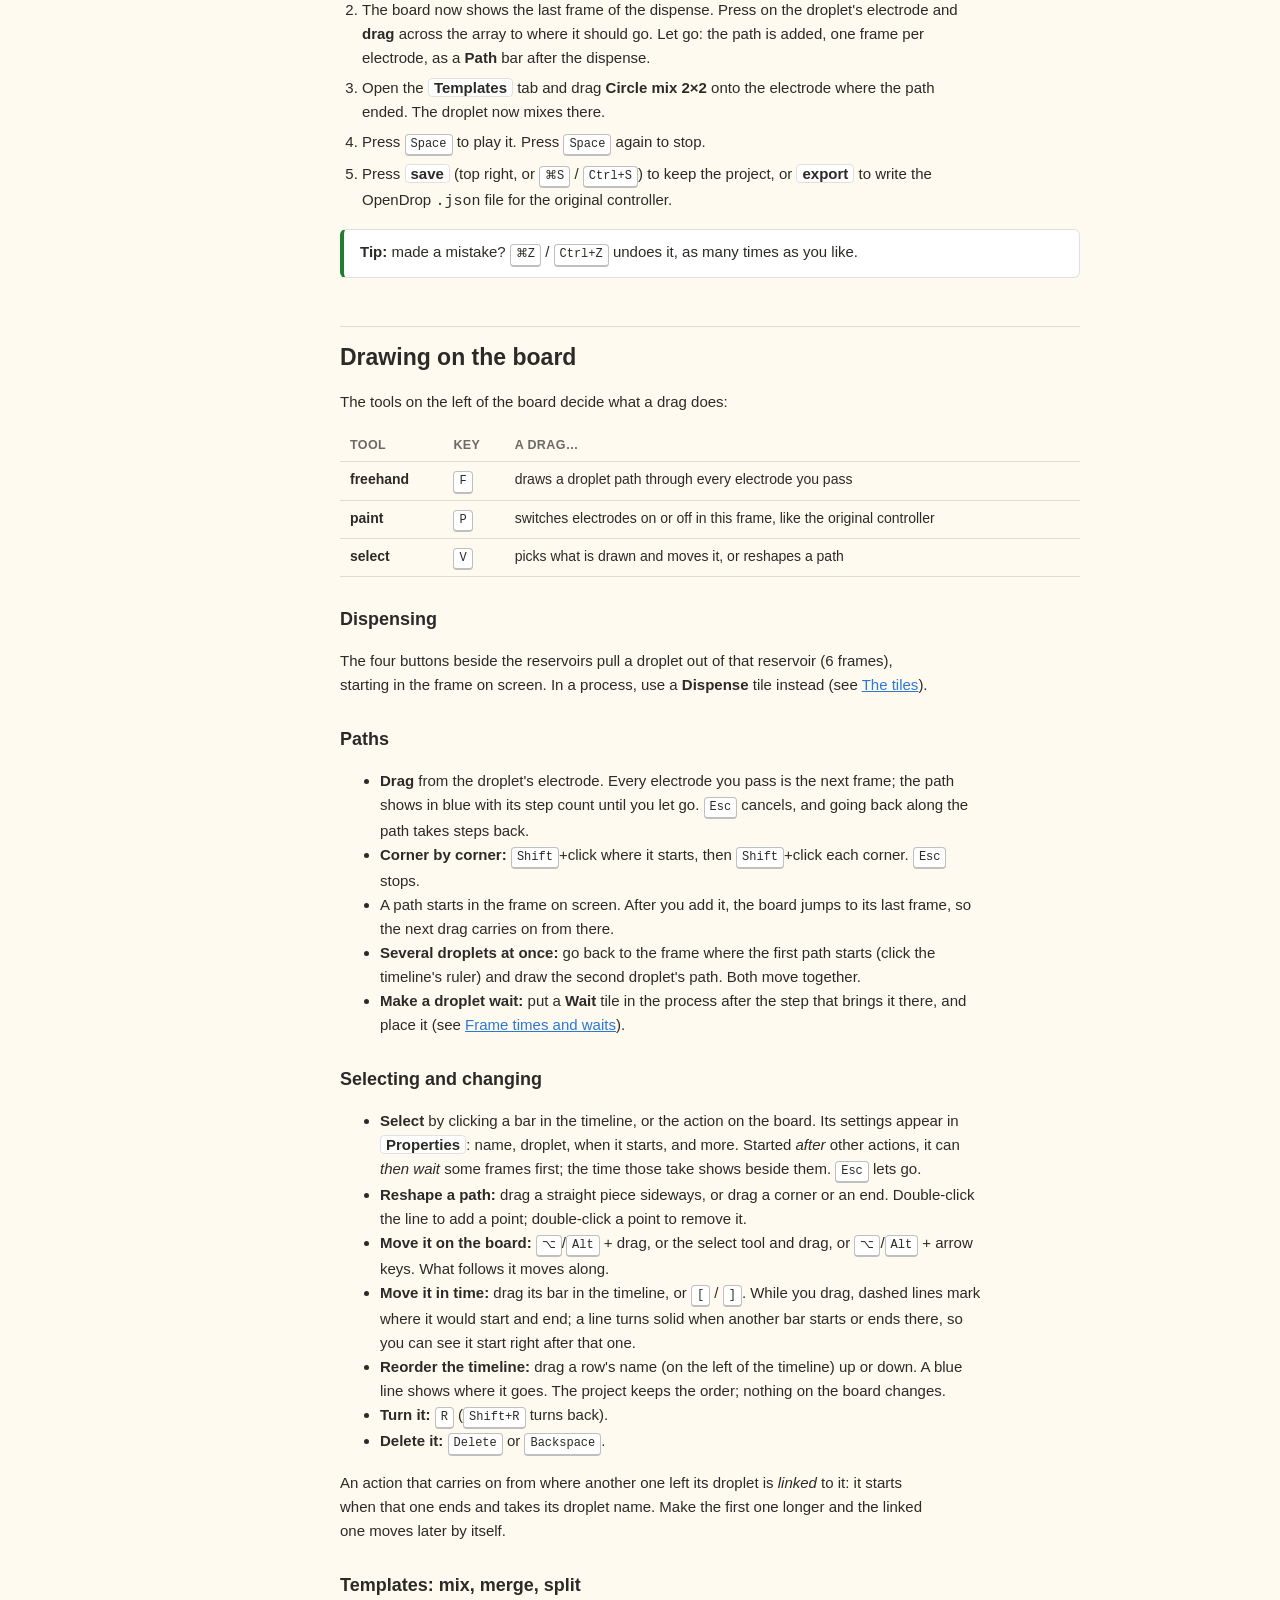
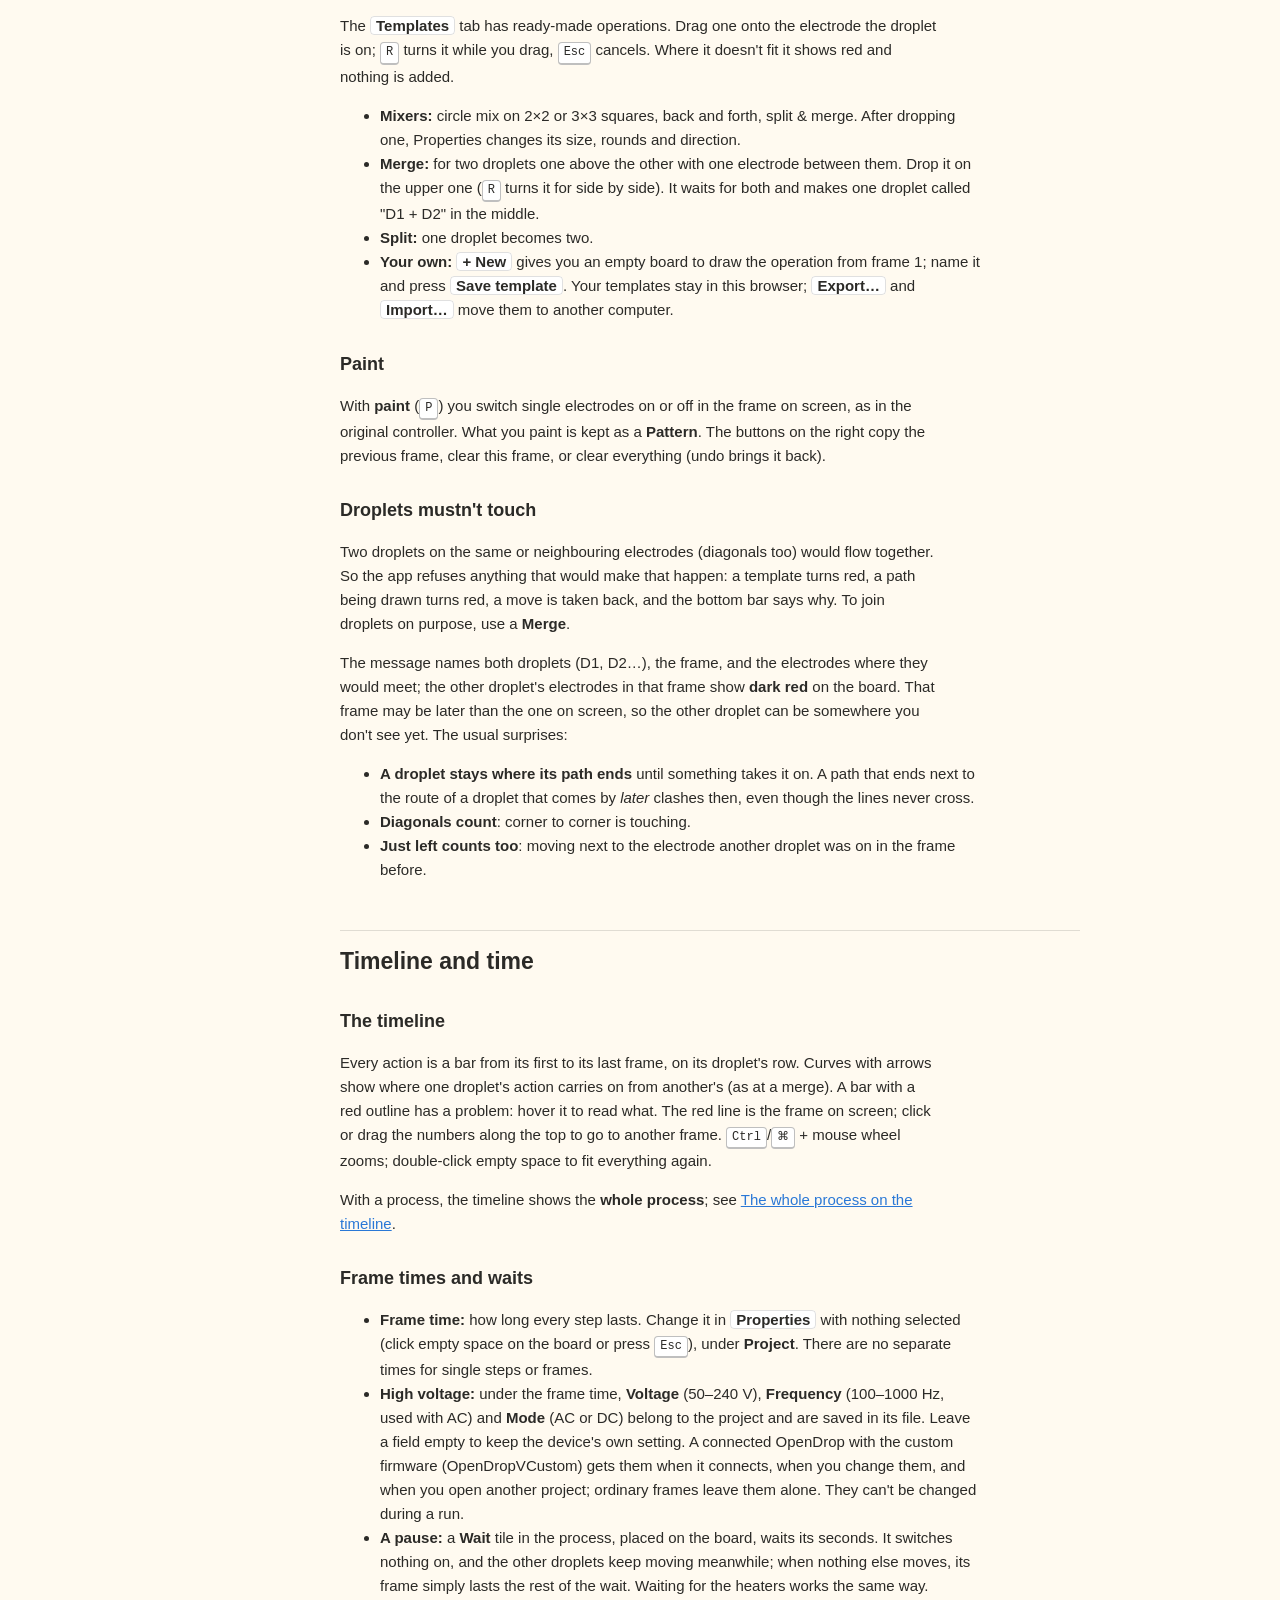
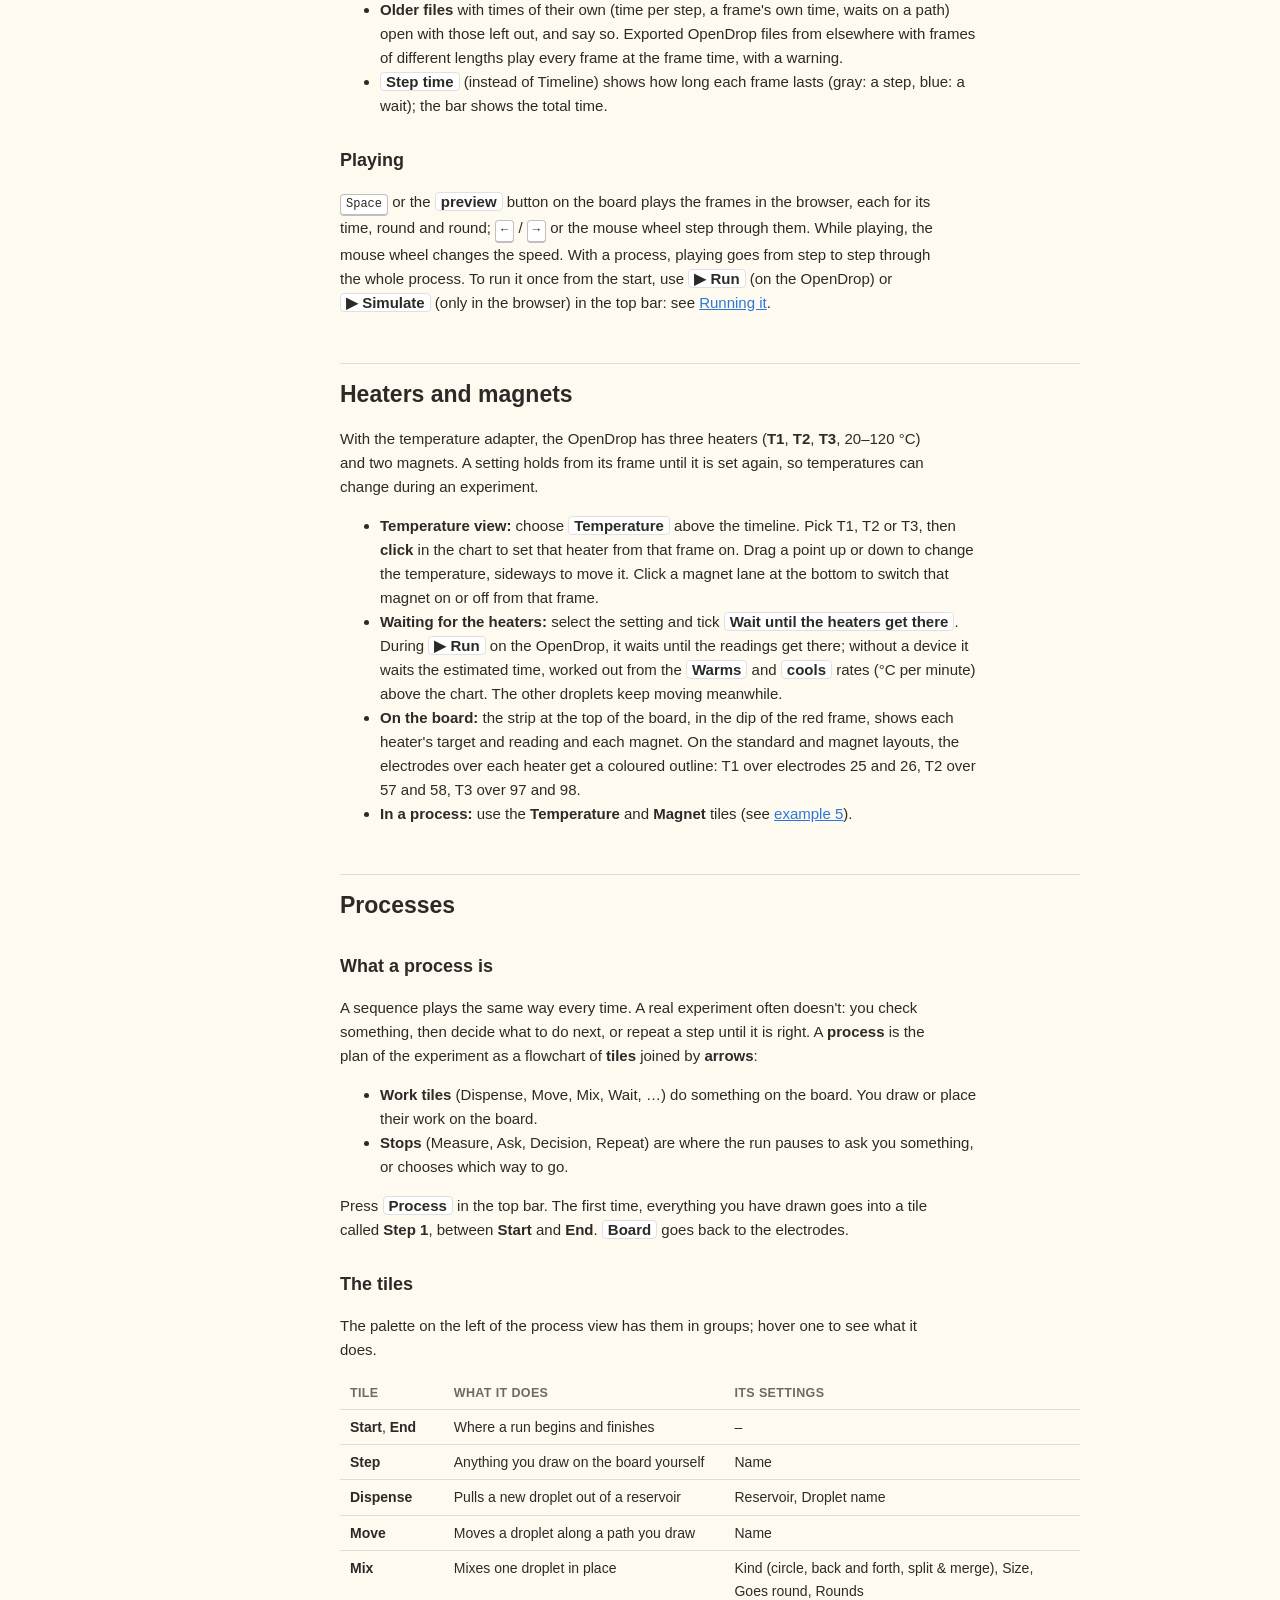
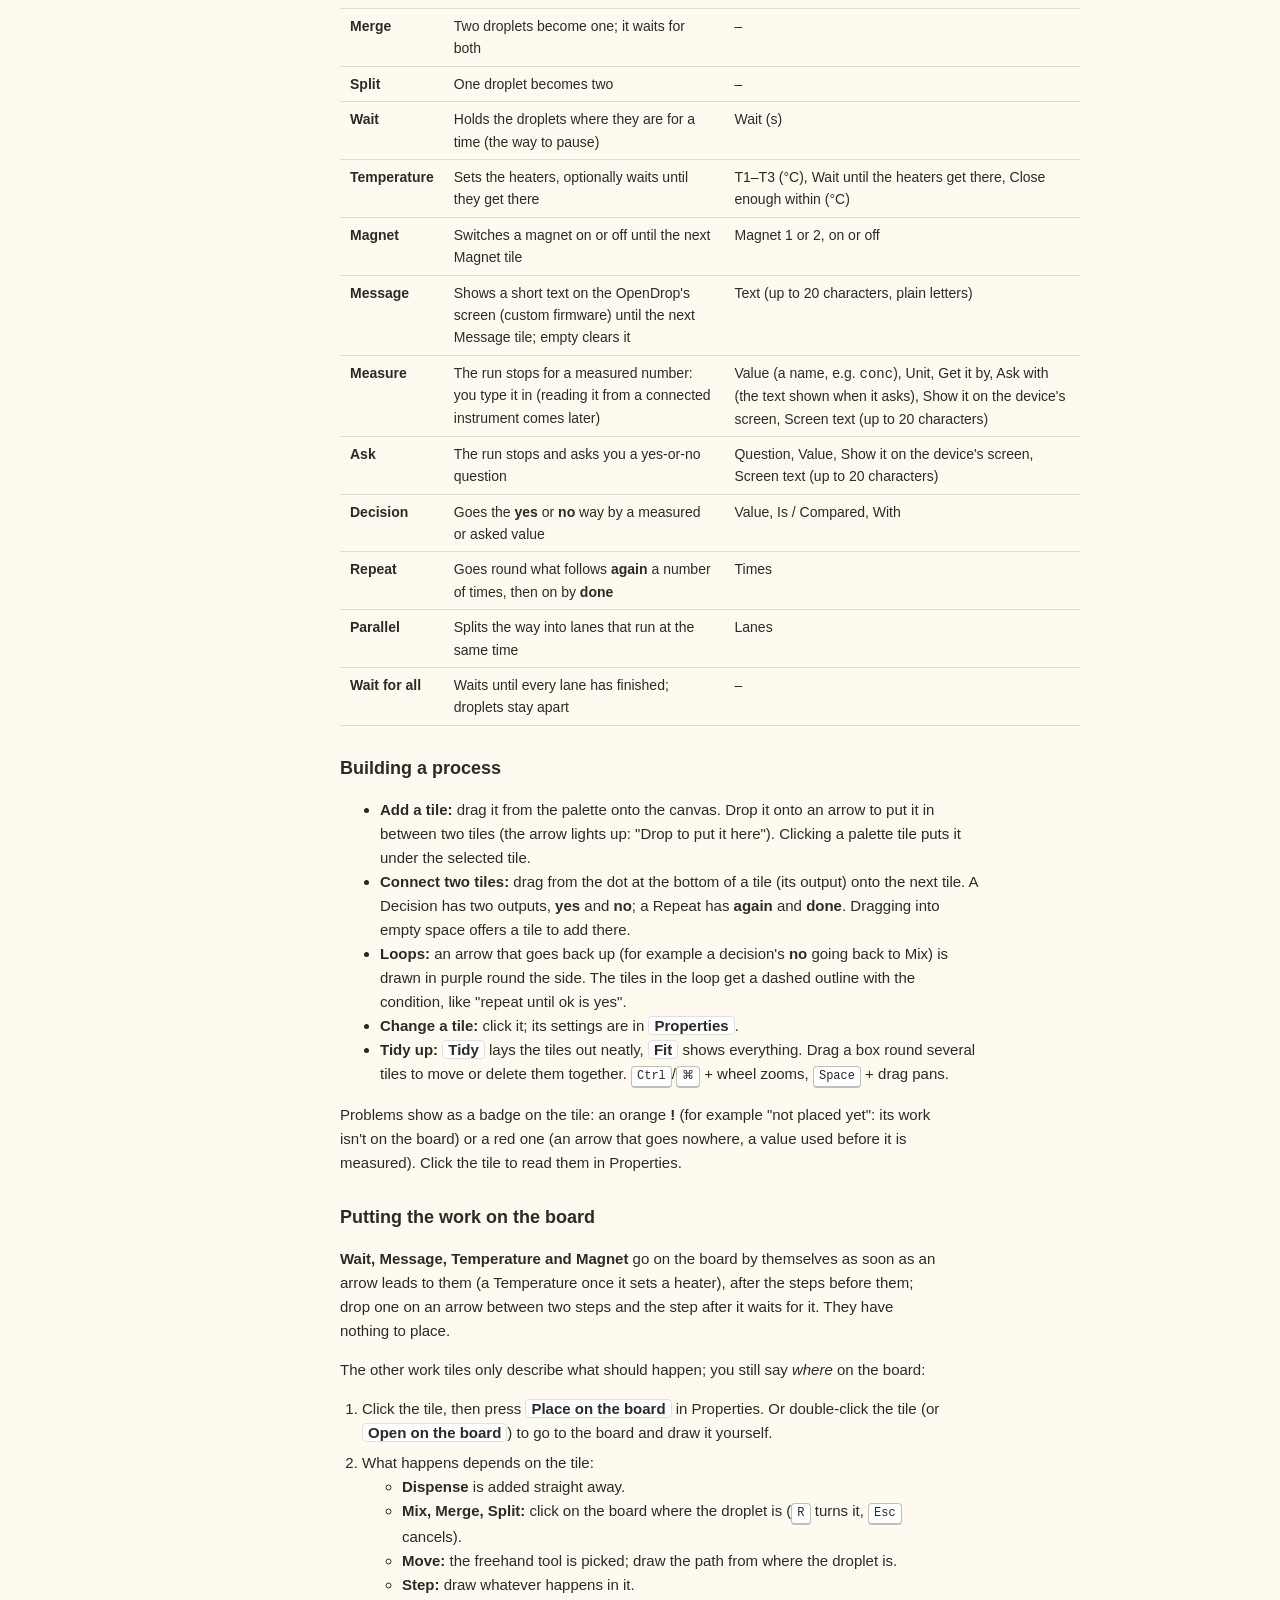
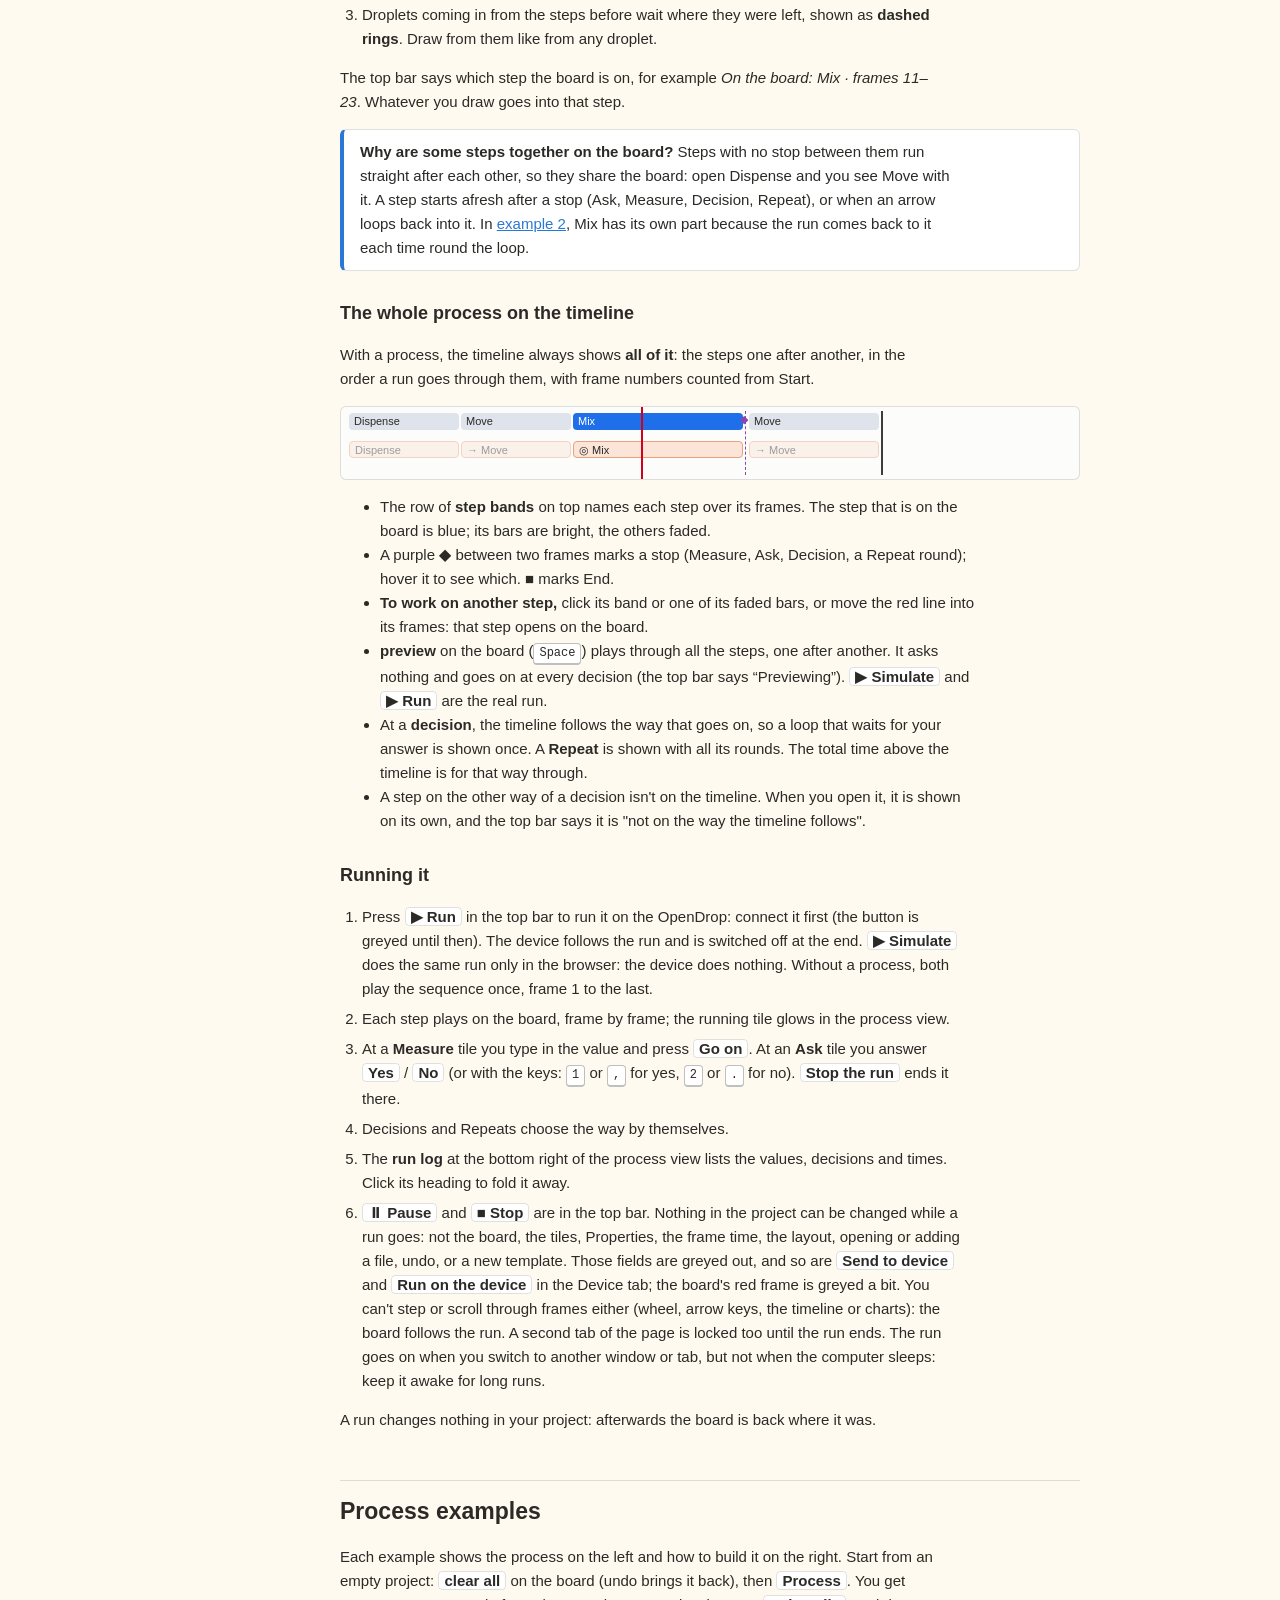
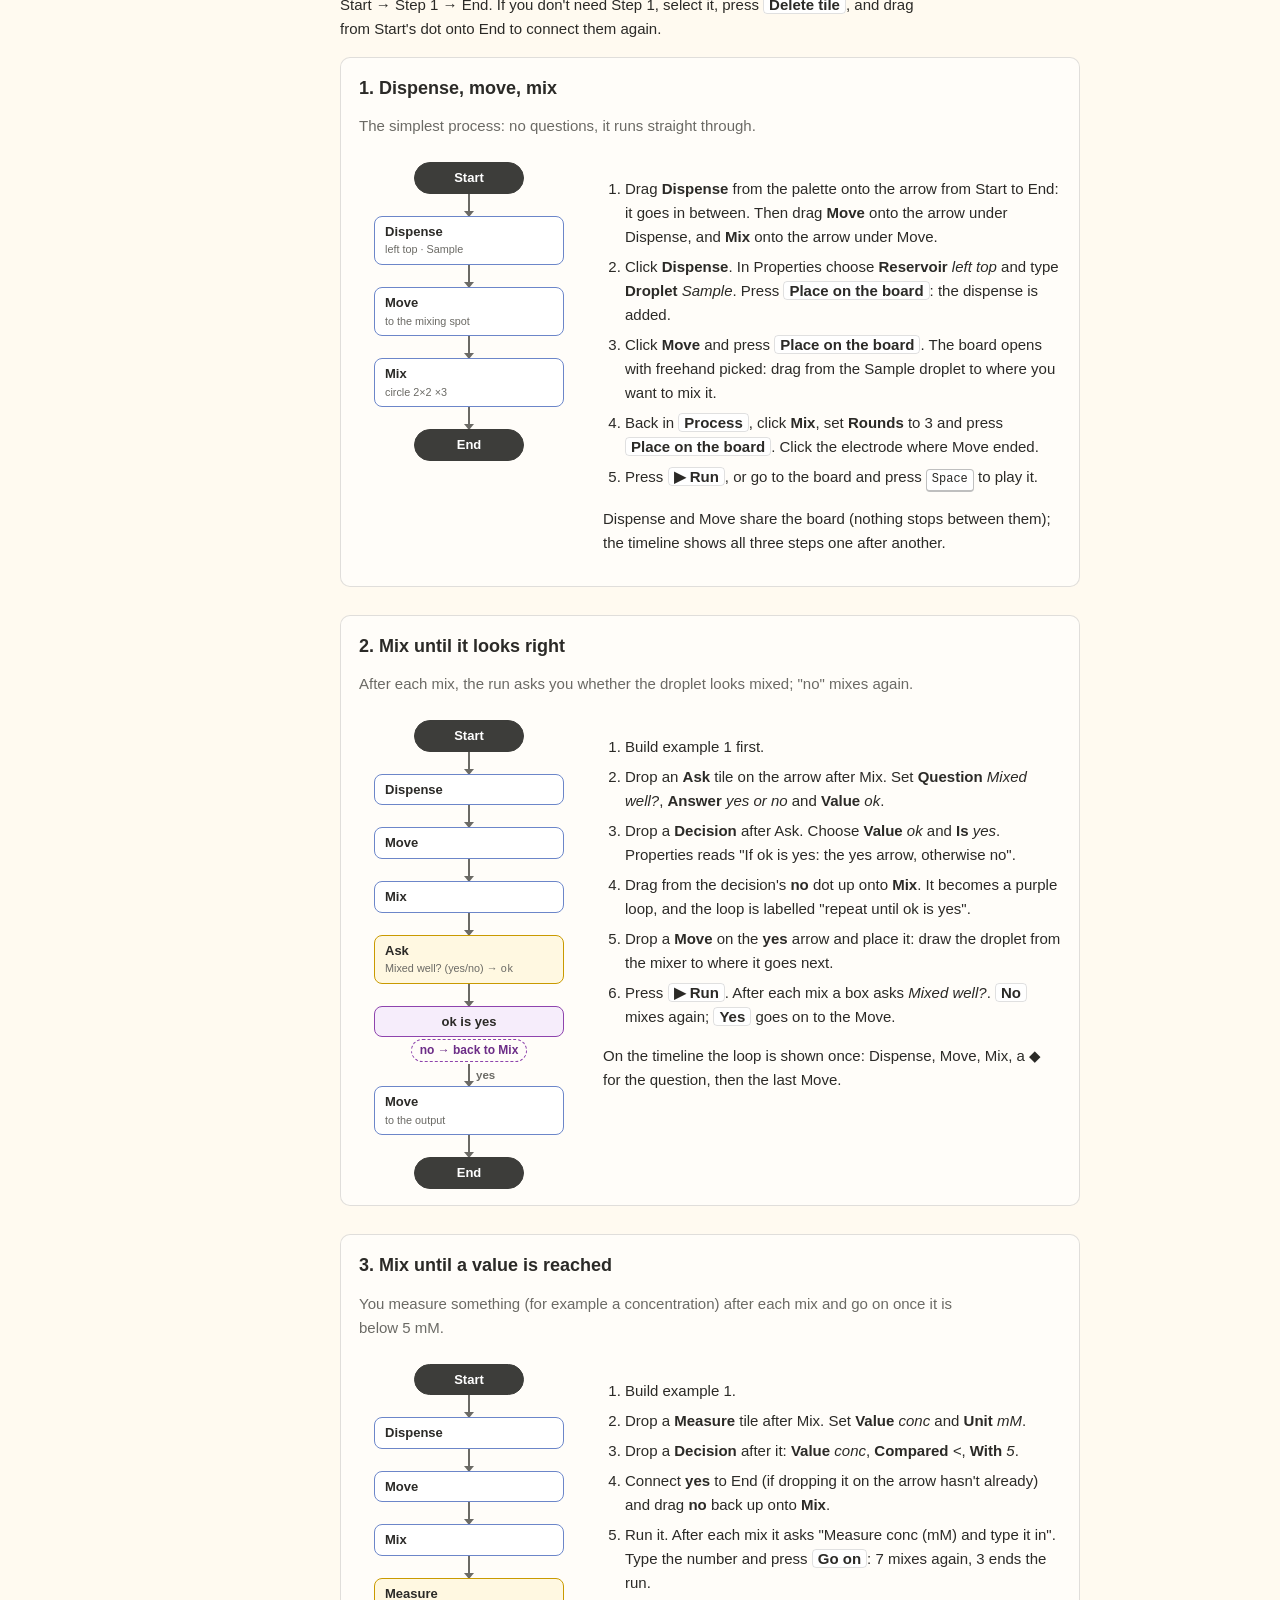
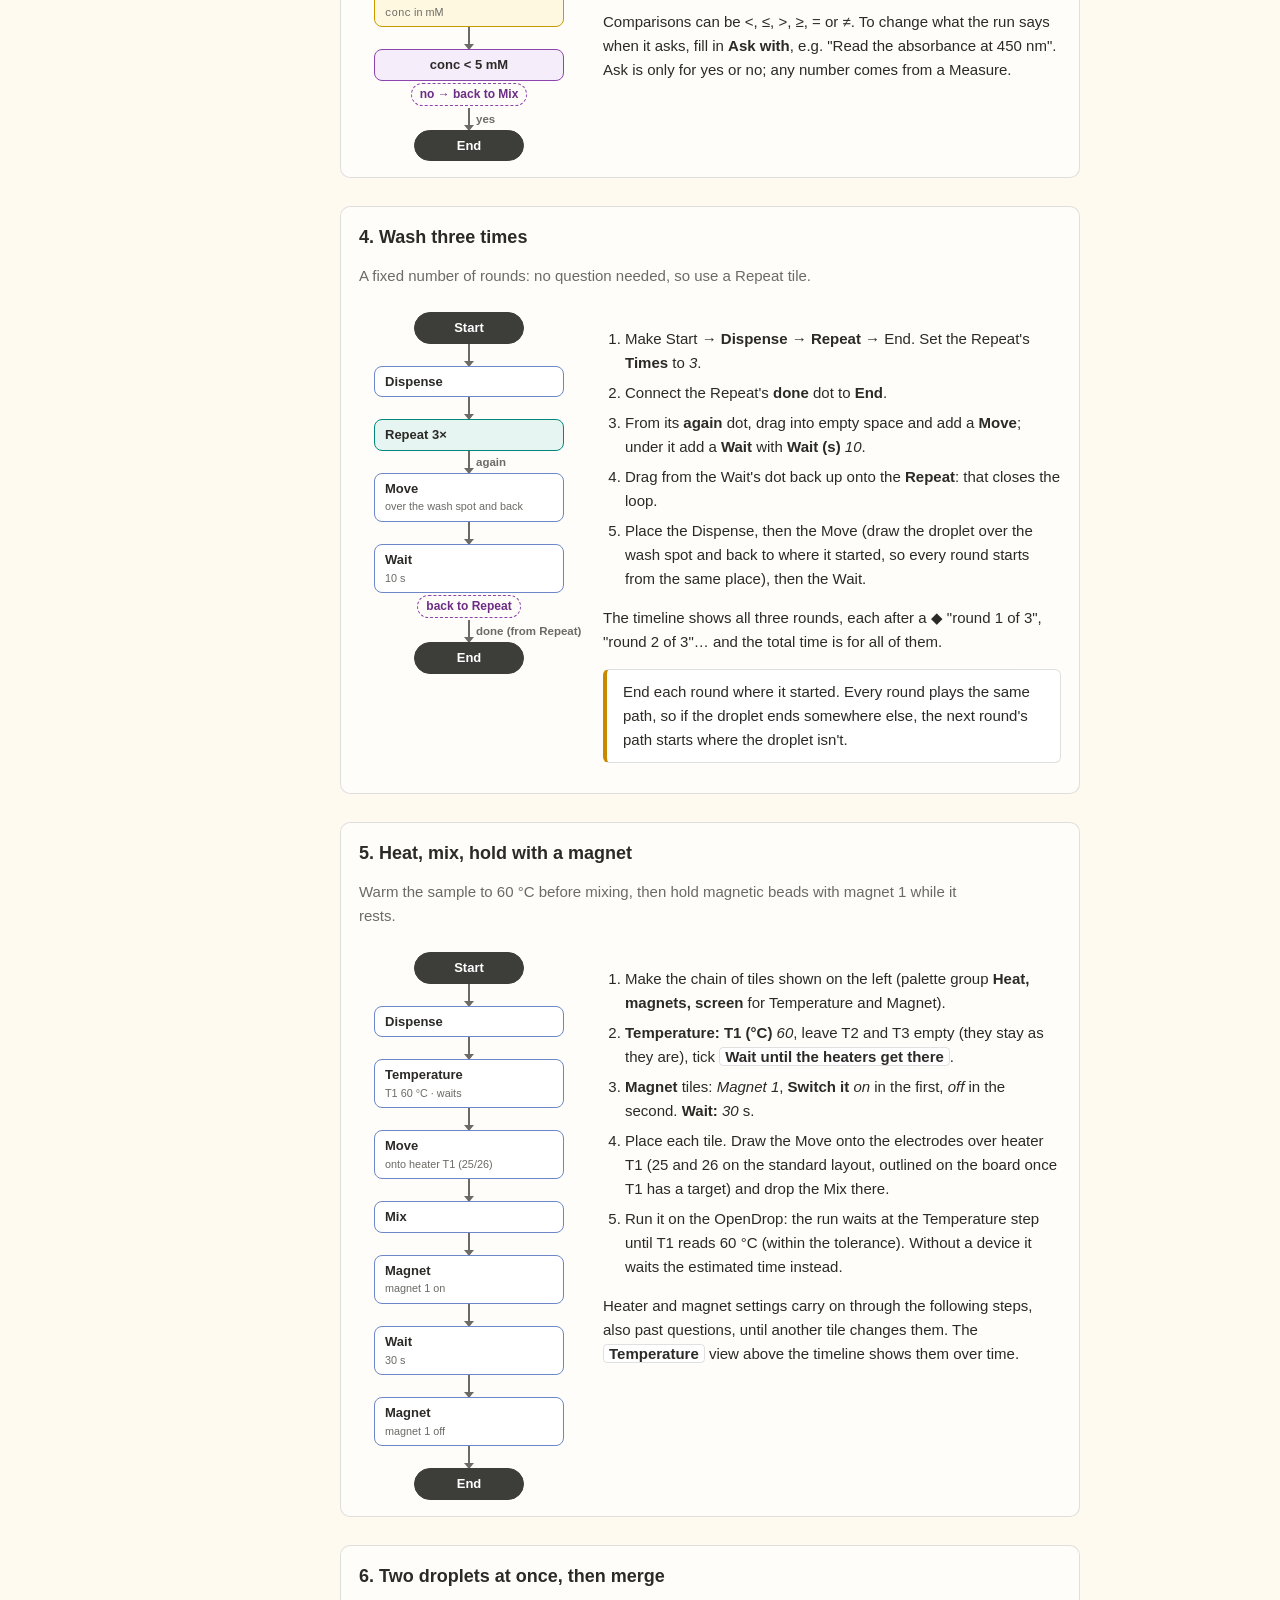
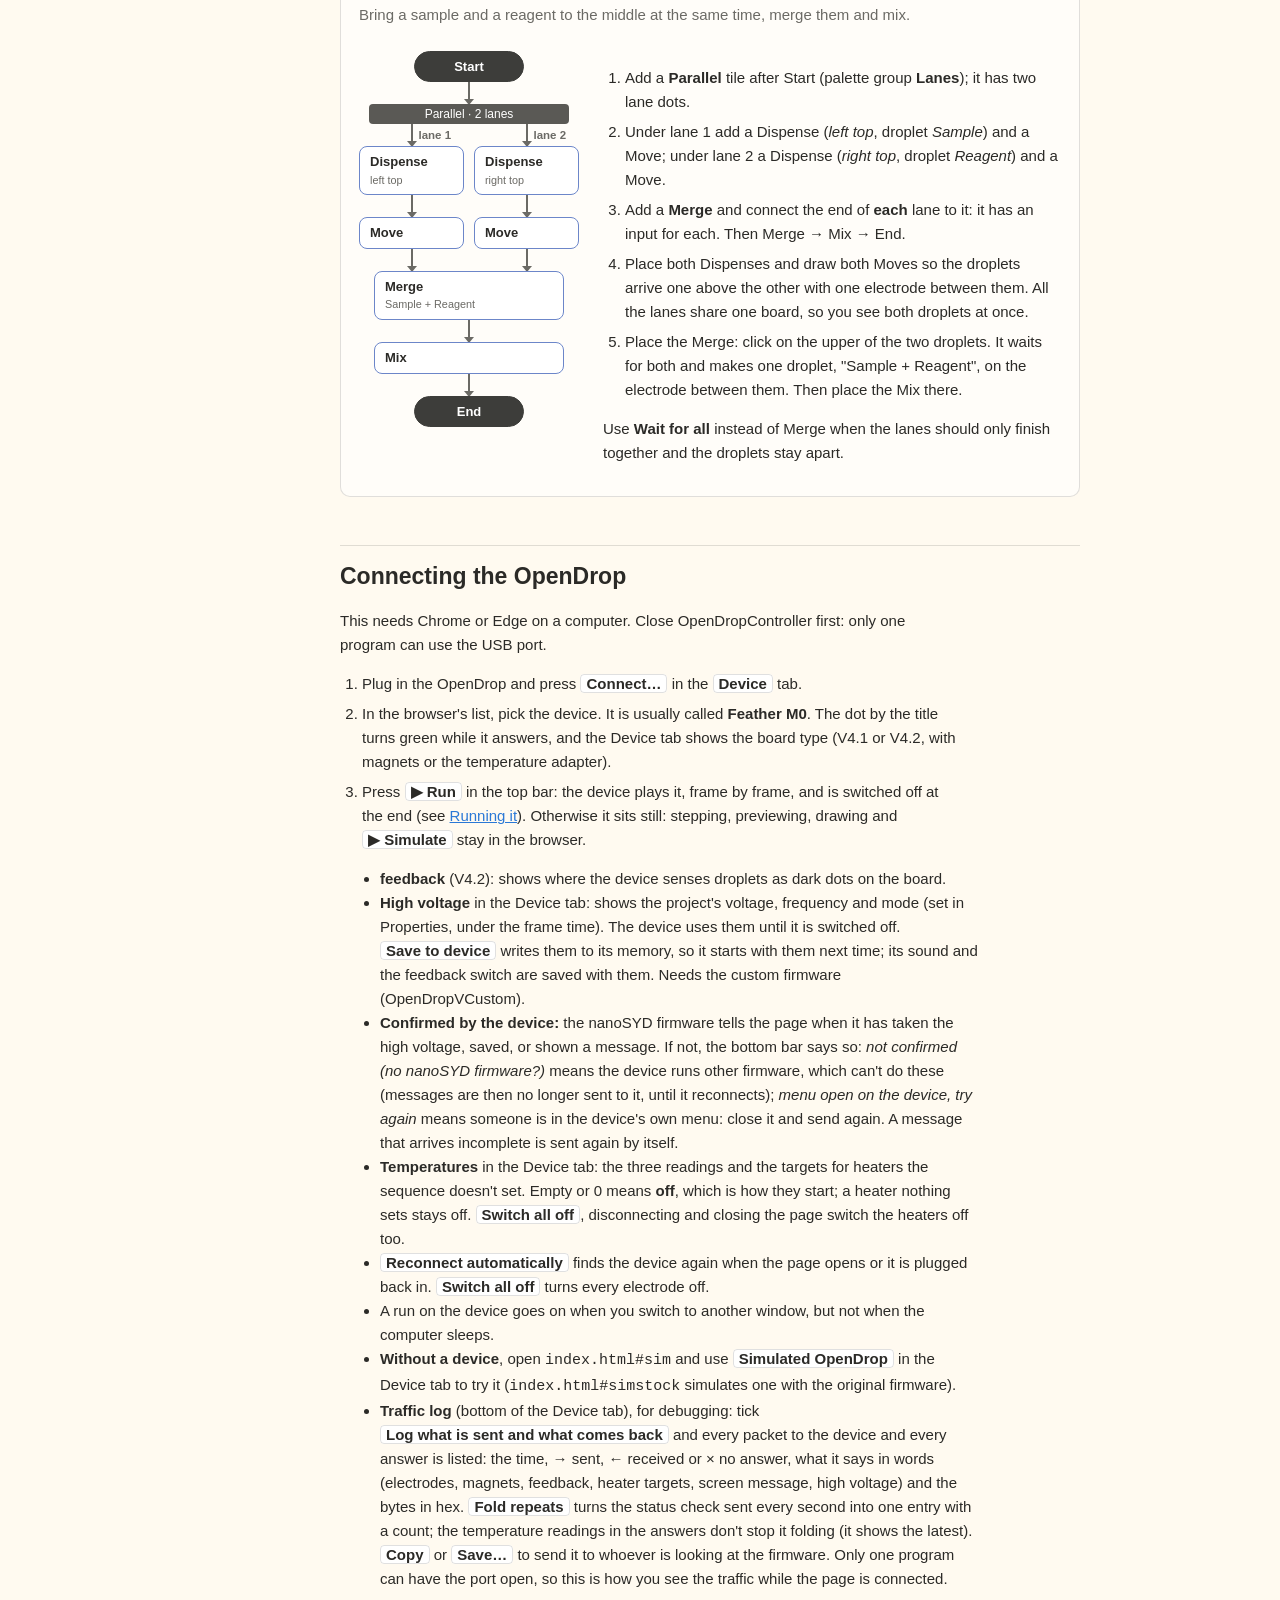
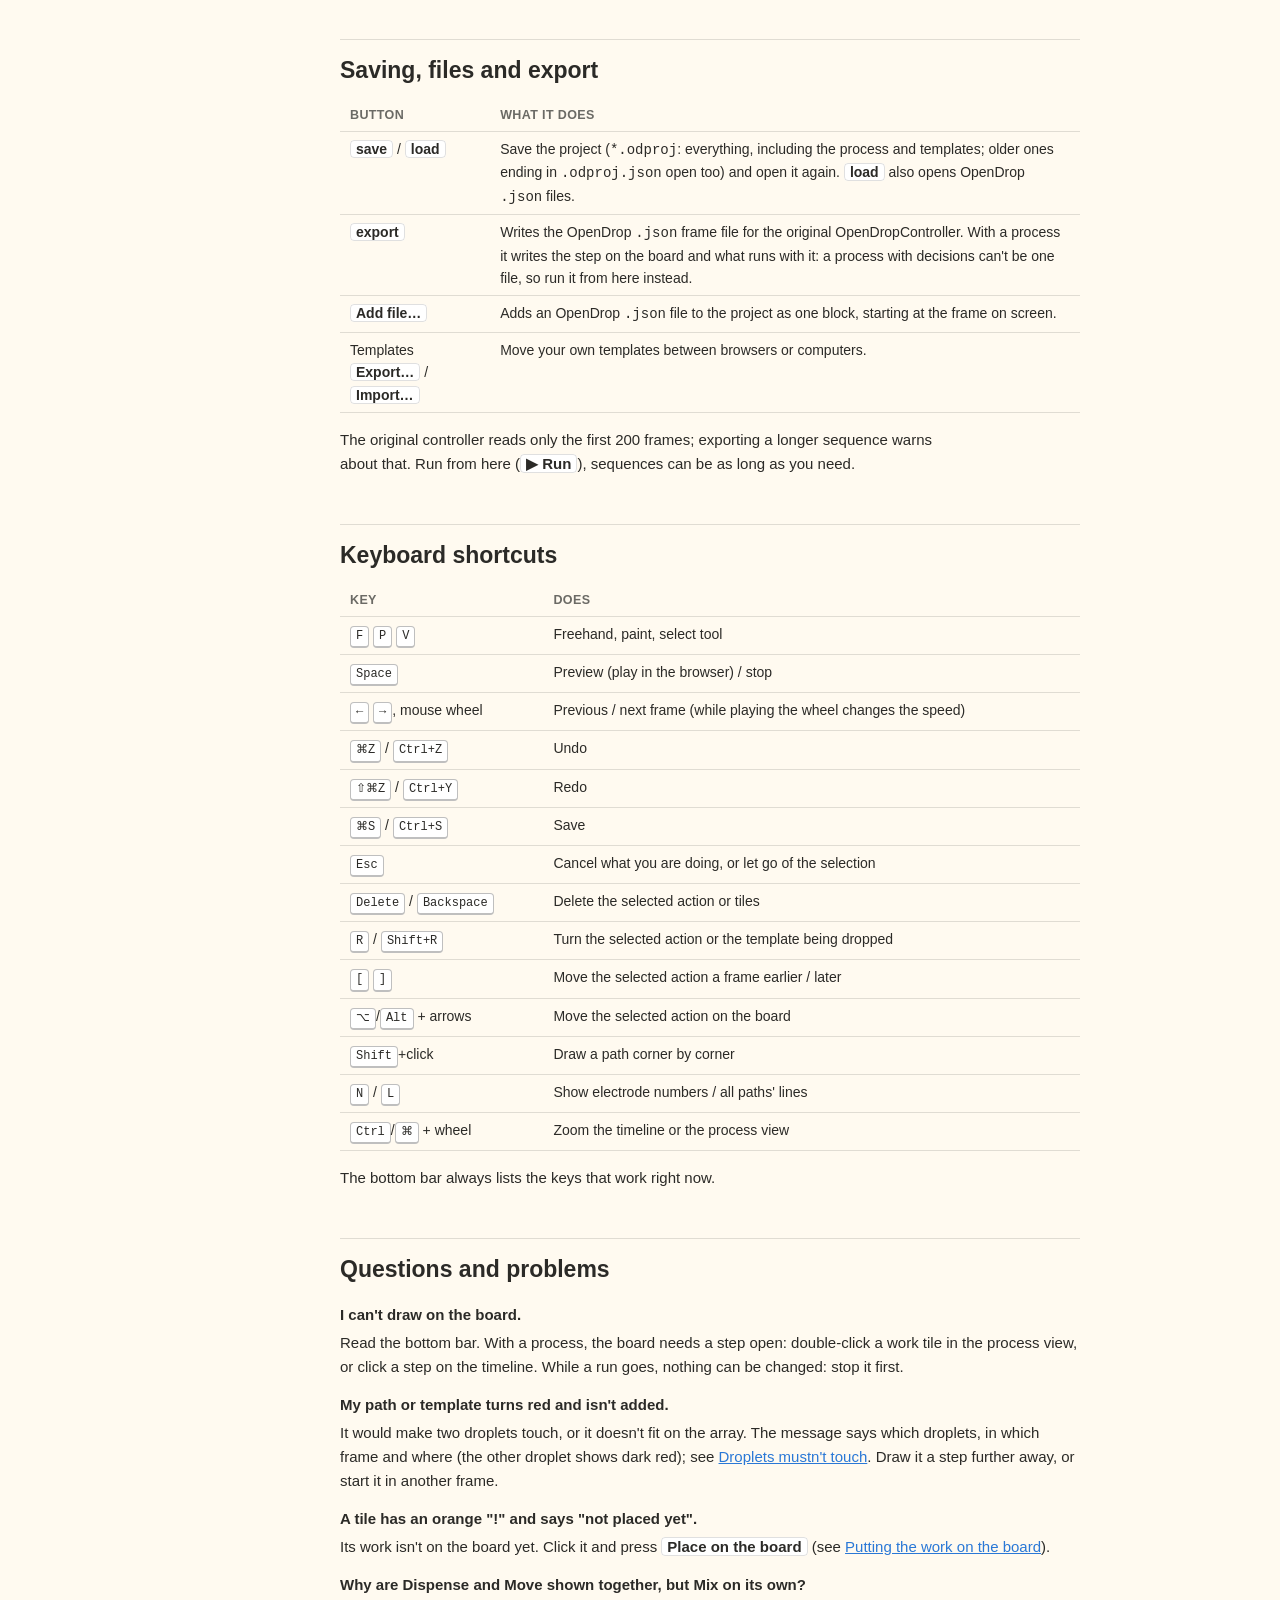
==== commit 0e7f44a3: "▶ Run plays on the OpenDrop, ▶ Simulate only in the browser; no live switch - top bar: ▶ Run (needs " ====
--- a/manual.html
+++ b/manual.html
@@ -517,25 +517,25 @@
     </ul>
 
     <h3 id="play">Playing</h3>
-    <p><kbd>Space</kbd> or the <span class="ui">simulate</span> button plays the frames, each for its
-      time; <kbd>←</kbd> / <kbd>→</kbd> or the mouse wheel step through them. While playing, the mouse
+    <p><kbd>Space</kbd> or the <span class="ui">preview</span> button on the board plays the frames in
+      the browser, each for its time, round and round; <kbd>←</kbd> / <kbd>→</kbd> or the mouse wheel step through them. While playing, the mouse
       wheel changes the speed. With a process, playing goes from step to step through the whole
-      process.</p>
+      process. To run it once from the start, use <span class="ui">▶ Run</span> (on the OpenDrop) or
+      <span class="ui">▶ Simulate</span> (only in the browser) in the top bar: see
+      <a href="#run">Running it</a>.</p>
 
     <!-- ============================================================================== -->
     <h2 id="heat">Heaters and magnets</h2>
     <p>With the temperature adapter, the OpenDrop has three heaters (<b>T1</b>, <b>T2</b>,
       <b>T3</b>, 20–120 °C) and two magnets. A setting holds from its frame until it is set again, so
-      temperatures can change during an experiment. On the OpenDrop a magnet that is on stays on
-      after the last frame and at Measure and Ask stops, until a Magnet tile switches it off or
-      the run ends.</p>
+      temperatures can change during an experiment.</p>
     <ul>
       <li><b>Temperature view:</b> choose <span class="ui">Temperature</span> above the timeline. Pick
         T1, T2 or T3, then <b>click</b> in the chart to set that heater from that frame on. Drag a point
         up or down to change the temperature, sideways to move it. Click a magnet lane at the bottom to
         switch that magnet on or off from that frame.</li>
       <li><b>Waiting for the heaters:</b> select the setting and tick
-        <span class="ui">Wait until the heaters get there</span>. With the OpenDrop connected and live,
+        <span class="ui">Wait until the heaters get there</span>. During <span class="ui">▶ Run</span> on the OpenDrop,
         it waits until the readings get there; without a device it waits the estimated time, worked
         out from the <span class="ui">Warms</span> and <span class="ui">cools</span> rates (°C per
         minute) above the chart. The other droplets keep moving meanwhile.</li>
@@ -658,9 +658,9 @@
         hover it to see which. <b>■</b> marks End.</li>
       <li><b>To work on another step,</b> click its band or one of its faded bars, or move the red line
         into its frames: that step opens on the board.</li>
-      <li><b>Simulate</b> (<kbd>Space</kbd>) runs through all the steps, one after another. It is a
-        <b>preview</b>: it asks nothing and goes on at every decision (the top bar says
-        “Previewing”). <span class="ui">▶ Run</span> is the real run.</li>
+      <li><b>preview</b> on the board (<kbd>Space</kbd>) plays through all the steps, one after
+        another. It asks nothing and goes on at every decision (the top bar says “Previewing”).
+        <span class="ui">▶ Simulate</span> and <span class="ui">▶ Run</span> are the real run.</li>
       <li>At a <b>decision</b>, the timeline follows the way that goes on, so a loop that waits for
         your answer is shown once. A <b>Repeat</b> is shown with all its rounds. The total time above
         the timeline is for that way through.</li>
@@ -670,10 +670,11 @@
 
     <h3 id="run">Running it</h3>
     <ol class="steps">
-      <li>Press <span class="ui">▶ Run</span> in the top bar. To have the OpenDrop do it for real,
-        connect it first and switch <span class="ui">live</span> on (under <span class="ui">simulate</span>
-        on the board): the device follows the run and is switched off at the
-        end.</li>
+      <li>Press <span class="ui">▶ Run</span> in the top bar to run it on the OpenDrop: connect it
+        first (the button is greyed until then). The device follows the run and is switched off at
+        the end. <span class="ui">▶ Simulate</span> does the same run only in the browser: the
+        device does nothing. Without a process, both play the sequence once, frame 1 to the
+        last.</li>
       <li>Each step plays on the board, frame by frame; the running tile glows in the process
         view.</li>
       <li>At a <b>Measure</b> tile you type in the value and press <span class="ui">Go on</span>. At an
@@ -688,7 +689,7 @@
         frame time, the layout, opening or adding a file, undo, or a new template. Those fields are
         greyed out, and so are <span class="ui">Send to device</span> and <span class="ui">Run on the device</span>
         in the Device tab; the board's red frame is greyed a bit. You can't step
-        or scroll through frames either (wheel, arrow keys, the timeline or charts): the board follows the run. A second tab of the page is locked too until the run ends. Keep the page in front: a hidden tab runs slowly.</li>
+        or scroll through frames either (wheel, arrow keys, the timeline or charts): the board follows the run. A second tab of the page is locked too until the run ends. The run goes on when you switch to another window or tab, but not when the computer sleeps: keep it awake for long runs.</li>
     </ol>
     <p>A run changes nothing in your project: afterwards the board is back where it was.</p>
 
@@ -954,9 +955,9 @@
       <li>In the browser's list, pick the device. It is usually called <b>Feather M0</b>. The dot by
         the title turns green while it answers, and the Device tab shows the board type (V4.1 or V4.2,
         with magnets or the temperature adapter).</li>
-      <li>Switch on <span class="ui">live</span> (under simulate, the red box on the board): the device now shows the frame on
-        screen. Stepping, playing and drawing go straight to it. Switching live off switches everything
-        on the device off.</li>
+      <li>Press <span class="ui">▶ Run</span> in the top bar: the device plays it, frame by frame, and
+        is switched off at the end (see <a href="#run">Running it</a>). Otherwise it sits still:
+        stepping, previewing, drawing and <span class="ui">▶ Simulate</span> stay in the browser.</li>
     </ol>
     <ul>
       <li><b>feedback</b> (V4.2): shows where the device senses droplets as dark dots on the board.</li>
@@ -977,7 +978,7 @@
         switch the heaters off too.</li>
       <li><span class="ui">Reconnect automatically</span> finds the device again when the page opens or
         it is plugged back in. <span class="ui">Switch all off</span> turns every electrode off.</li>
-      <li>Keep the page in front while playing live: a hidden tab stops playback.</li>
+      <li>A run on the device goes on when you switch to another window, but not when the computer sleeps.</li>
       <li><b>Without a device</b>, open <code>index.html#sim</code> and use
         <span class="ui">Simulated OpenDrop</span> in the Device tab to try it
         (<code>index.html#simstock</code> simulates one with the original firmware).</li>
@@ -1008,14 +1009,14 @@
         your own templates between browsers or computers.</td></tr>
     </table>
     <p>The original controller reads only the first 200 frames; exporting a longer sequence warns
-      about that. Played live from here, sequences can be as long as you need.</p>
+      about that. Run from here (<span class="ui">▶ Run</span>), sequences can be as long as you need.</p>
 
     <!-- ============================================================================== -->
     <h2 id="keys">Keyboard shortcuts</h2>
     <table>
       <tr><th>Key</th><th>Does</th></tr>
       <tr><td><kbd>F</kbd> <kbd>P</kbd> <kbd>V</kbd></td><td>Freehand, paint, select tool</td></tr>
-      <tr><td><kbd>Space</kbd></td><td>Simulate (play) / stop</td></tr>
+      <tr><td><kbd>Space</kbd></td><td>Preview (play in the browser) / stop</td></tr>
       <tr><td><kbd>←</kbd> <kbd>→</kbd>, mouse wheel</td><td>Previous / next frame (while playing the wheel changes the speed)</td></tr>
       <tr><td><kbd>⌘Z</kbd> / <kbd>Ctrl+Z</kbd></td><td>Undo</td></tr>
       <tr><td><kbd>⇧⌘Z</kbd> / <kbd>Ctrl+Y</kbd></td><td>Redo</td></tr>
@@ -1053,9 +1054,10 @@
       <dt>The tile says "the droplets are elsewhere".</dt>
       <dd>The step can be reached two ways (for example the first time, and round a loop), and the
         droplets arrive in different places. End the loop where the droplet started.</dd>
-      <dt>Playing is slow or stops.</dt>
-      <dd>The browser slows down pages that are not in front. Keep the app's tab visible while playing
-        or running.</dd>
+      <dt>Does it keep going when I switch to another window?</dt>
+      <dd>Yes: playing, a run and the OpenDrop keep going in the background (the board on screen
+        catches up when you come back). They stop if the computer goes to sleep or the tab is
+        closed, so keep the computer awake for long runs.</dd>
       <dt>The device doesn't appear in the list.</dt>
       <dd>Use Chrome or Edge, close OpenDropController, try another cable (some only charge), and look
         for <b>Feather M0</b> in the list.</dd>
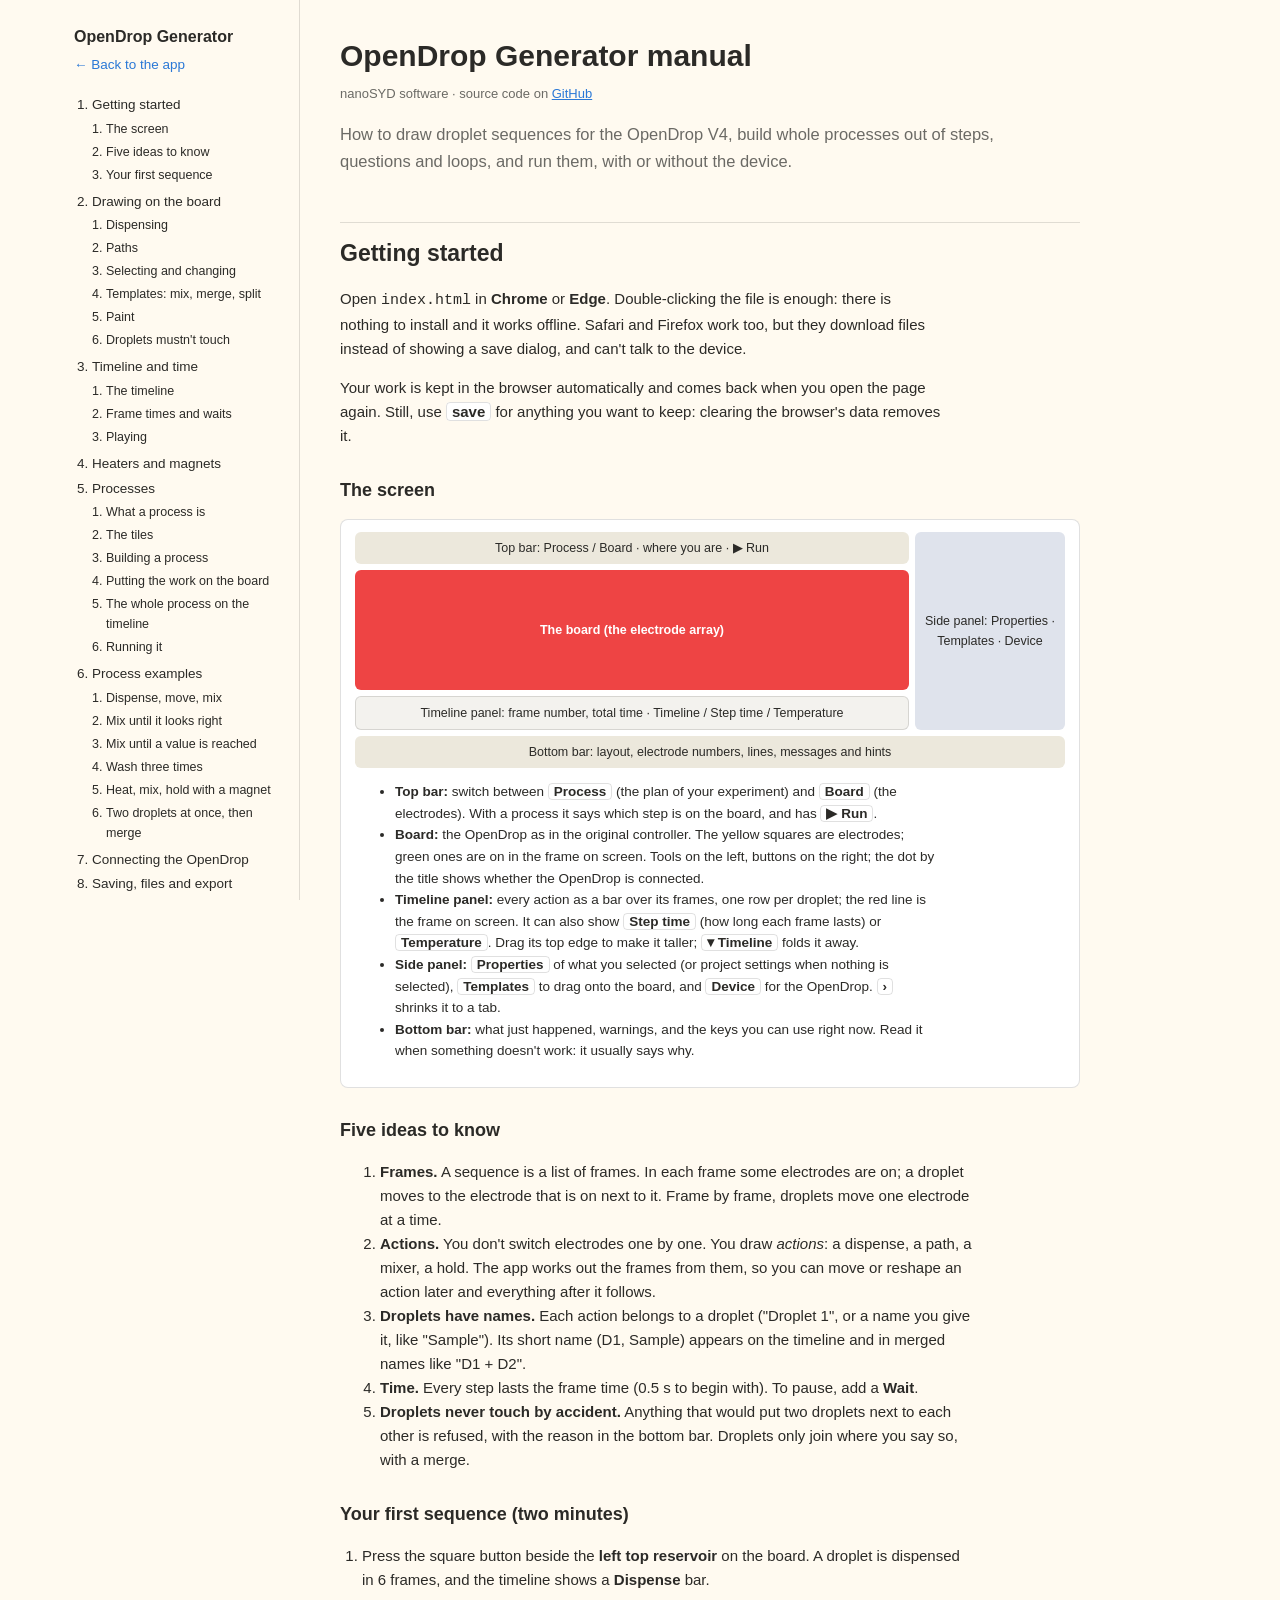
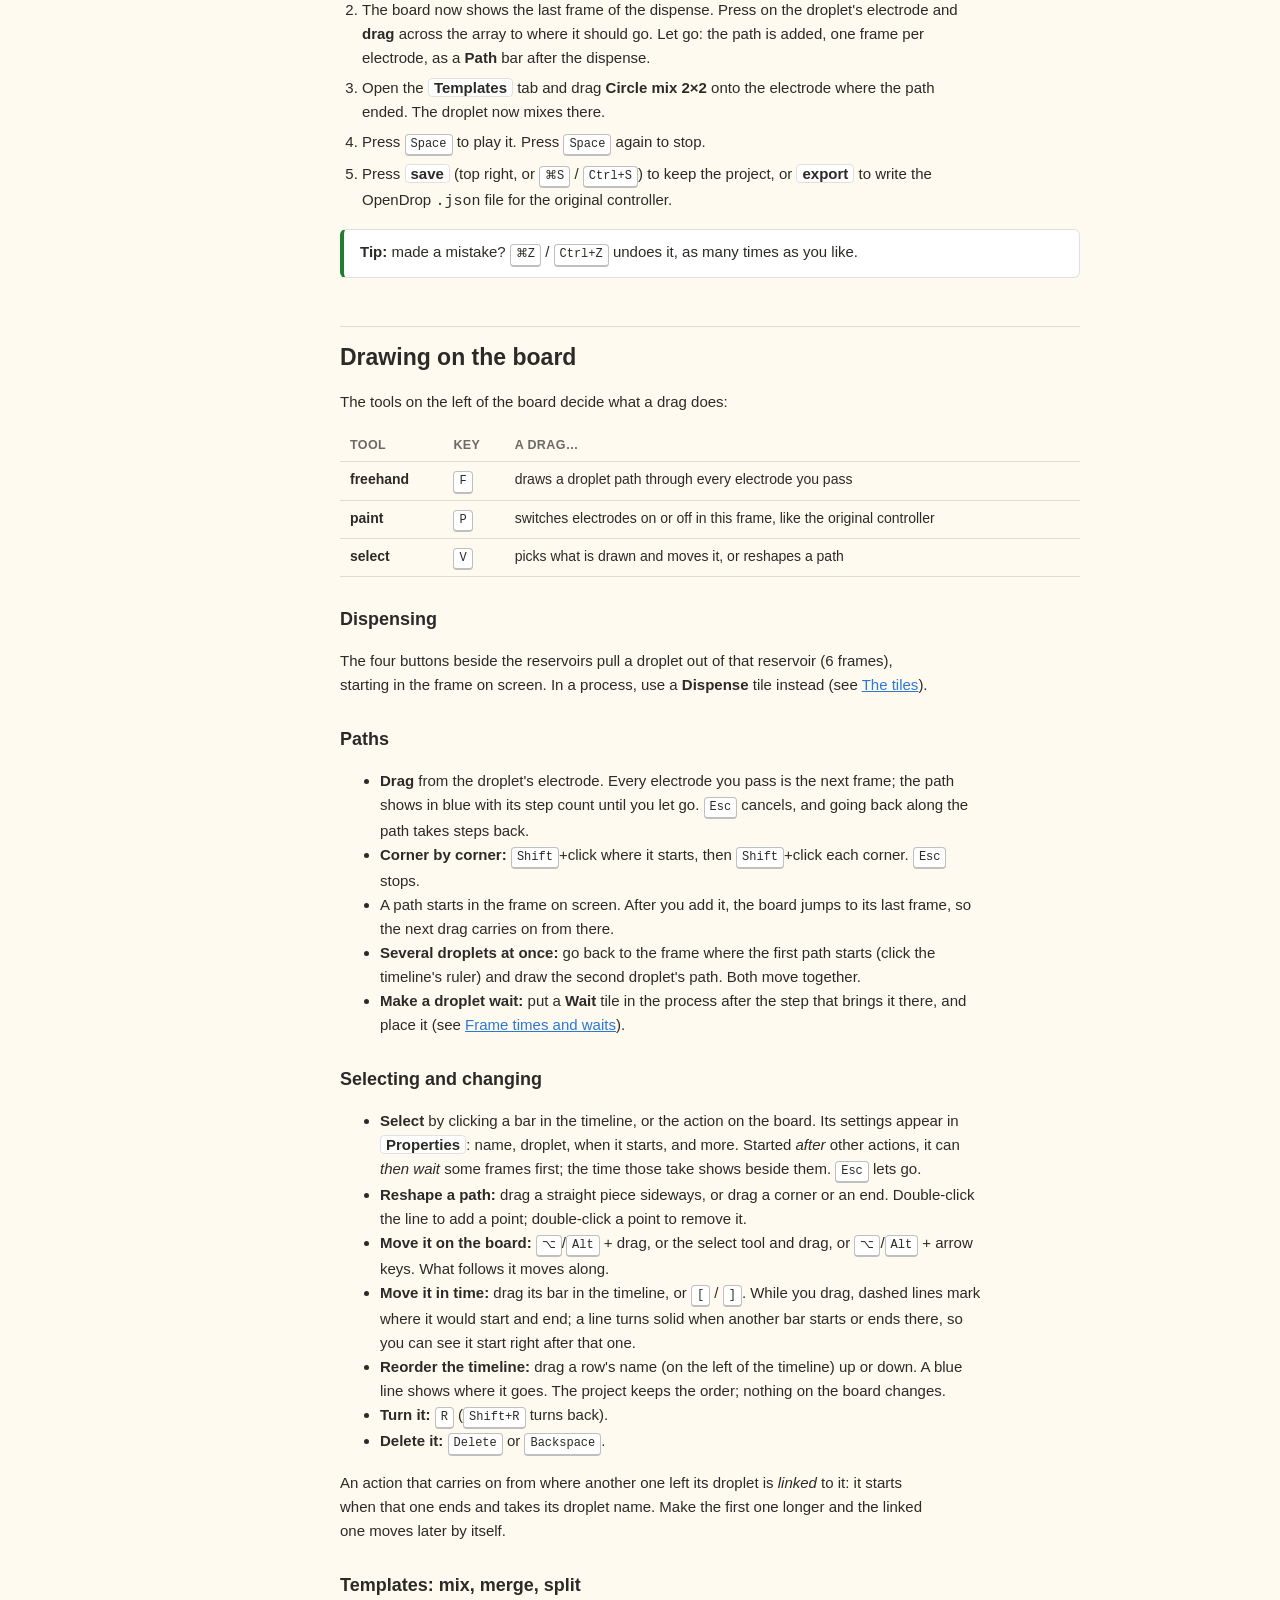
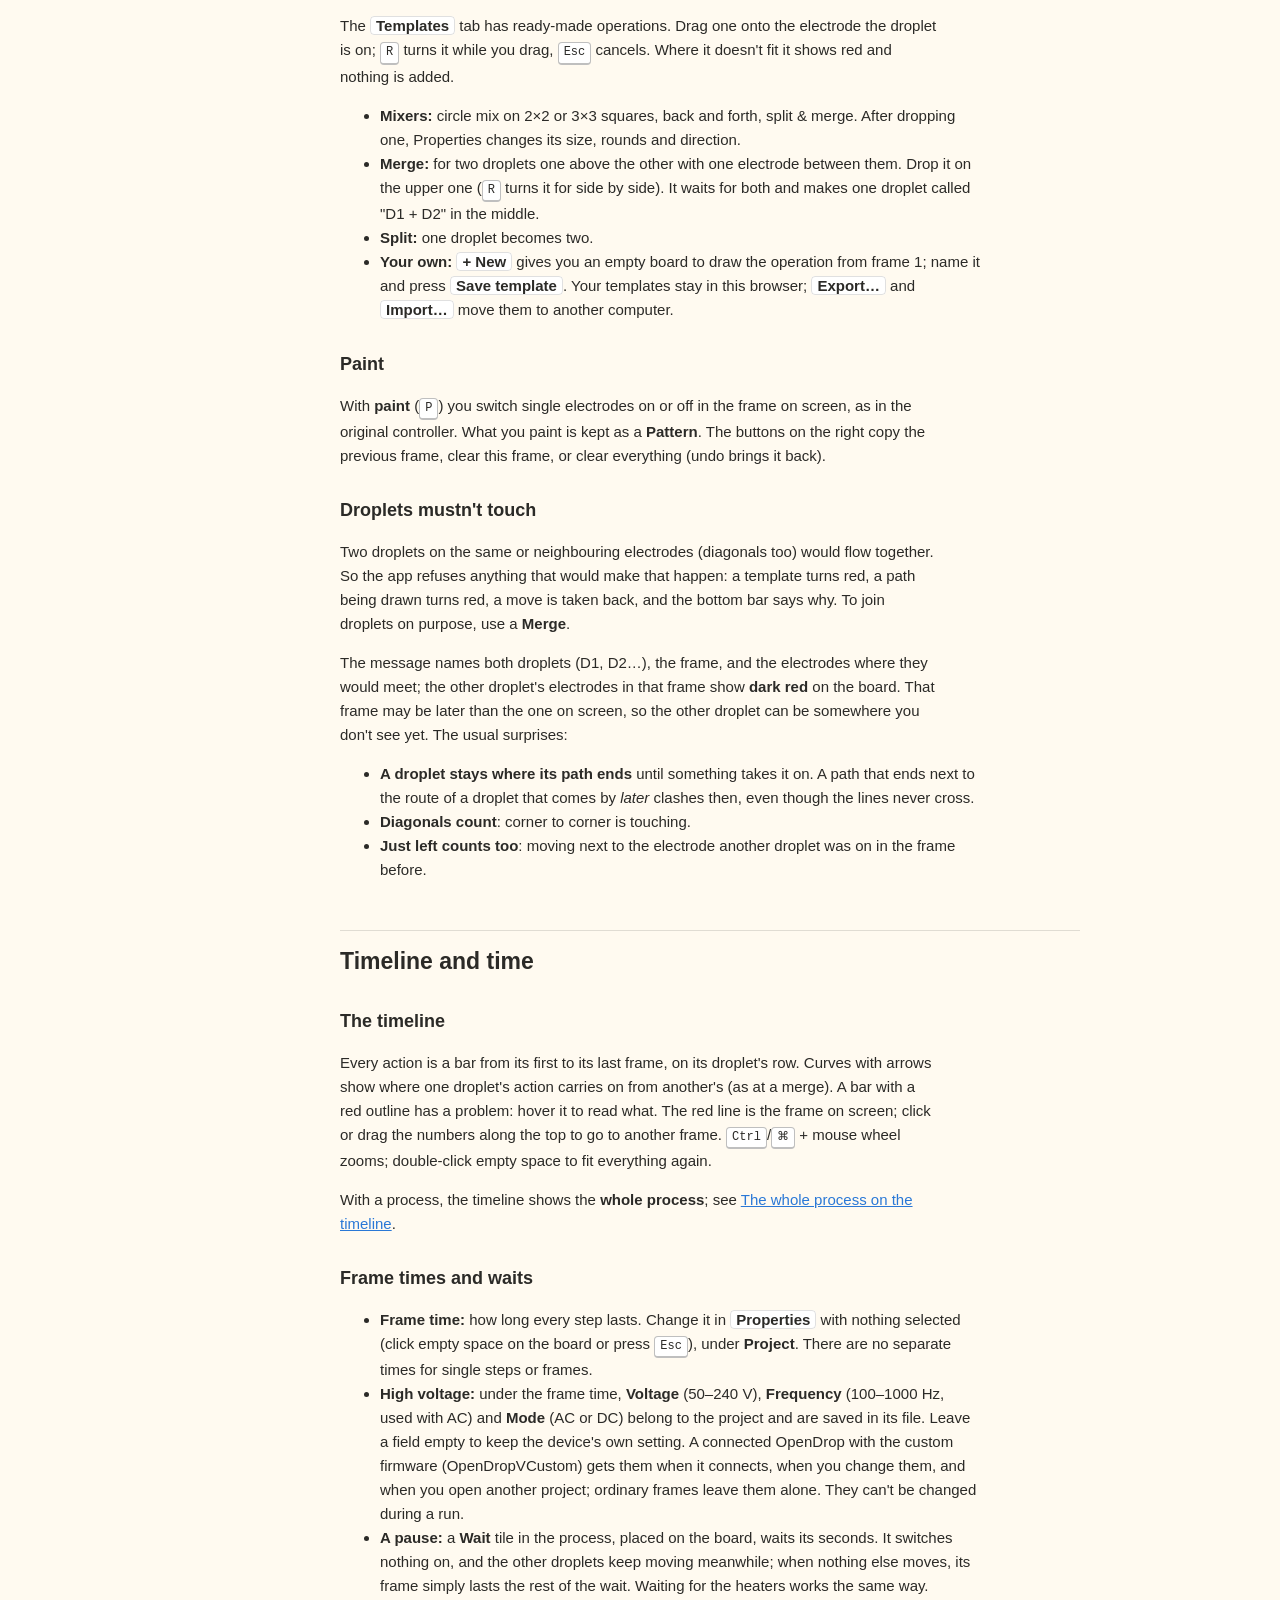
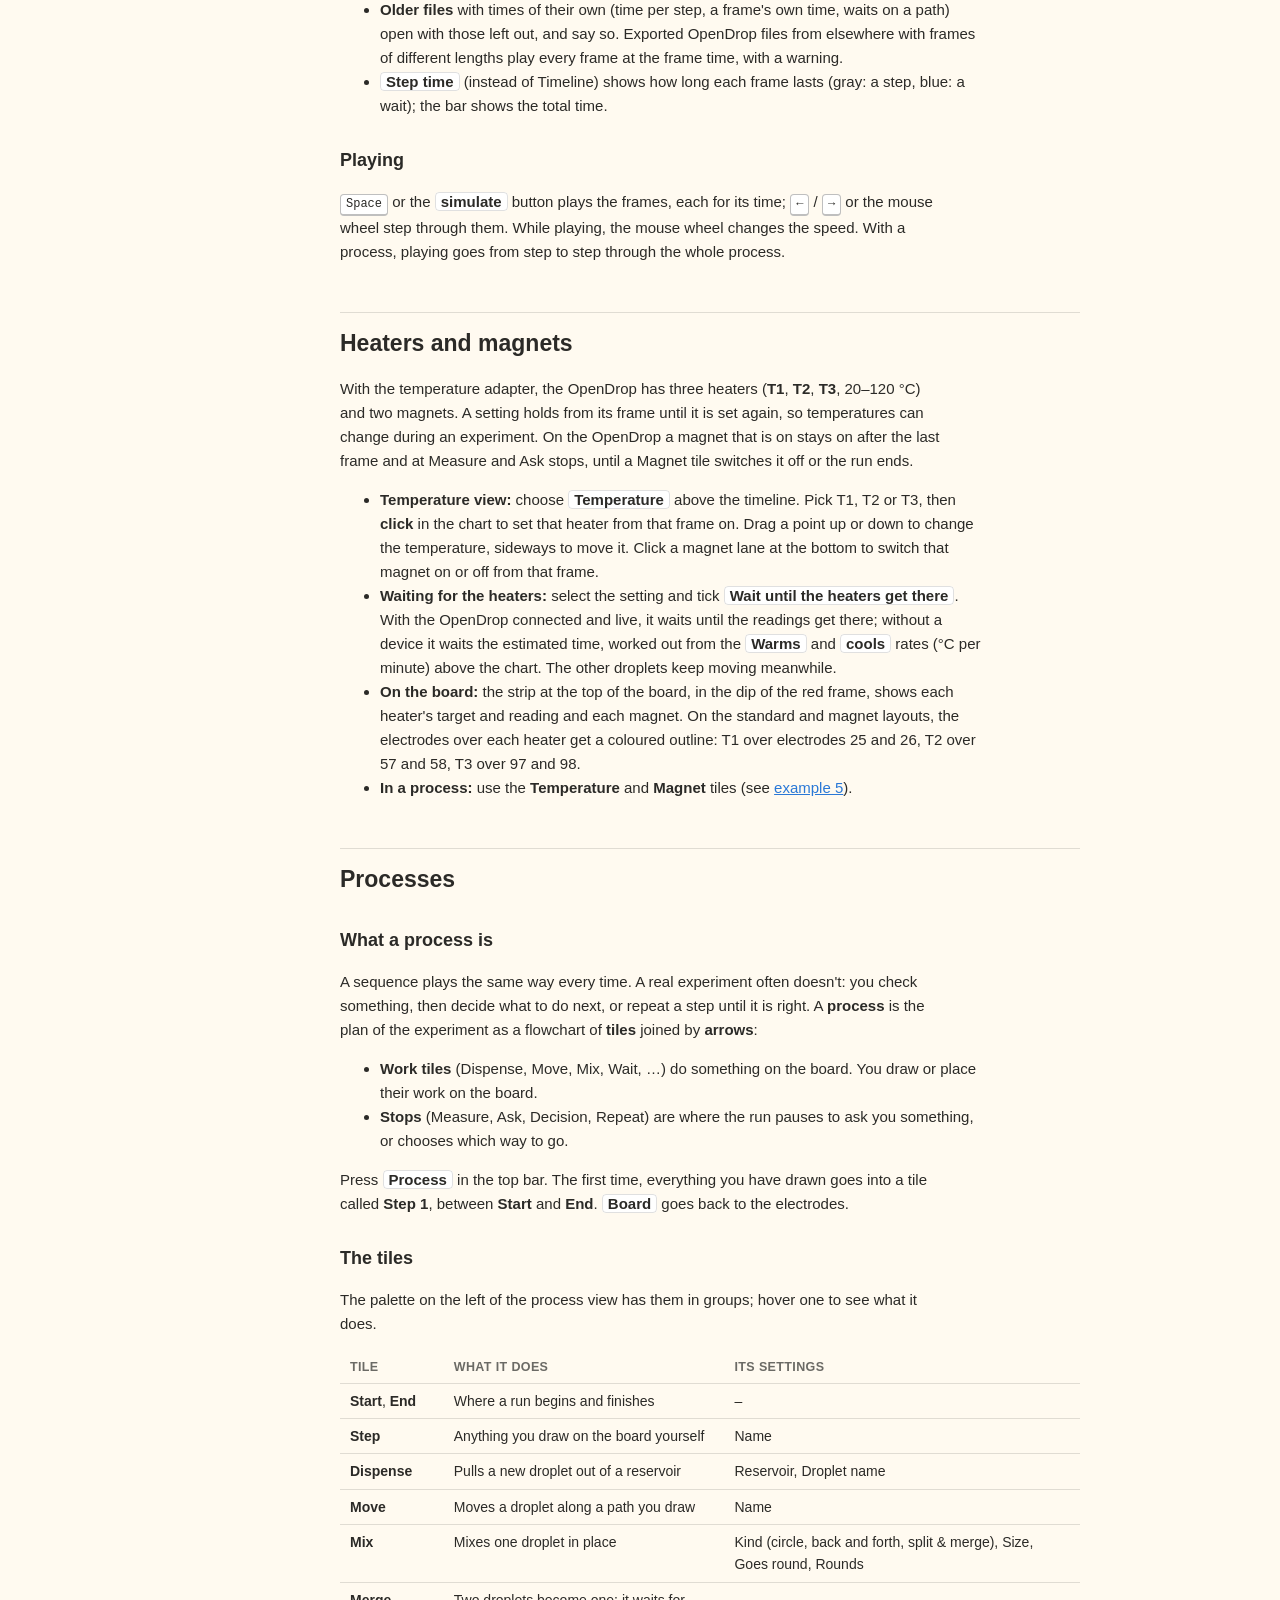
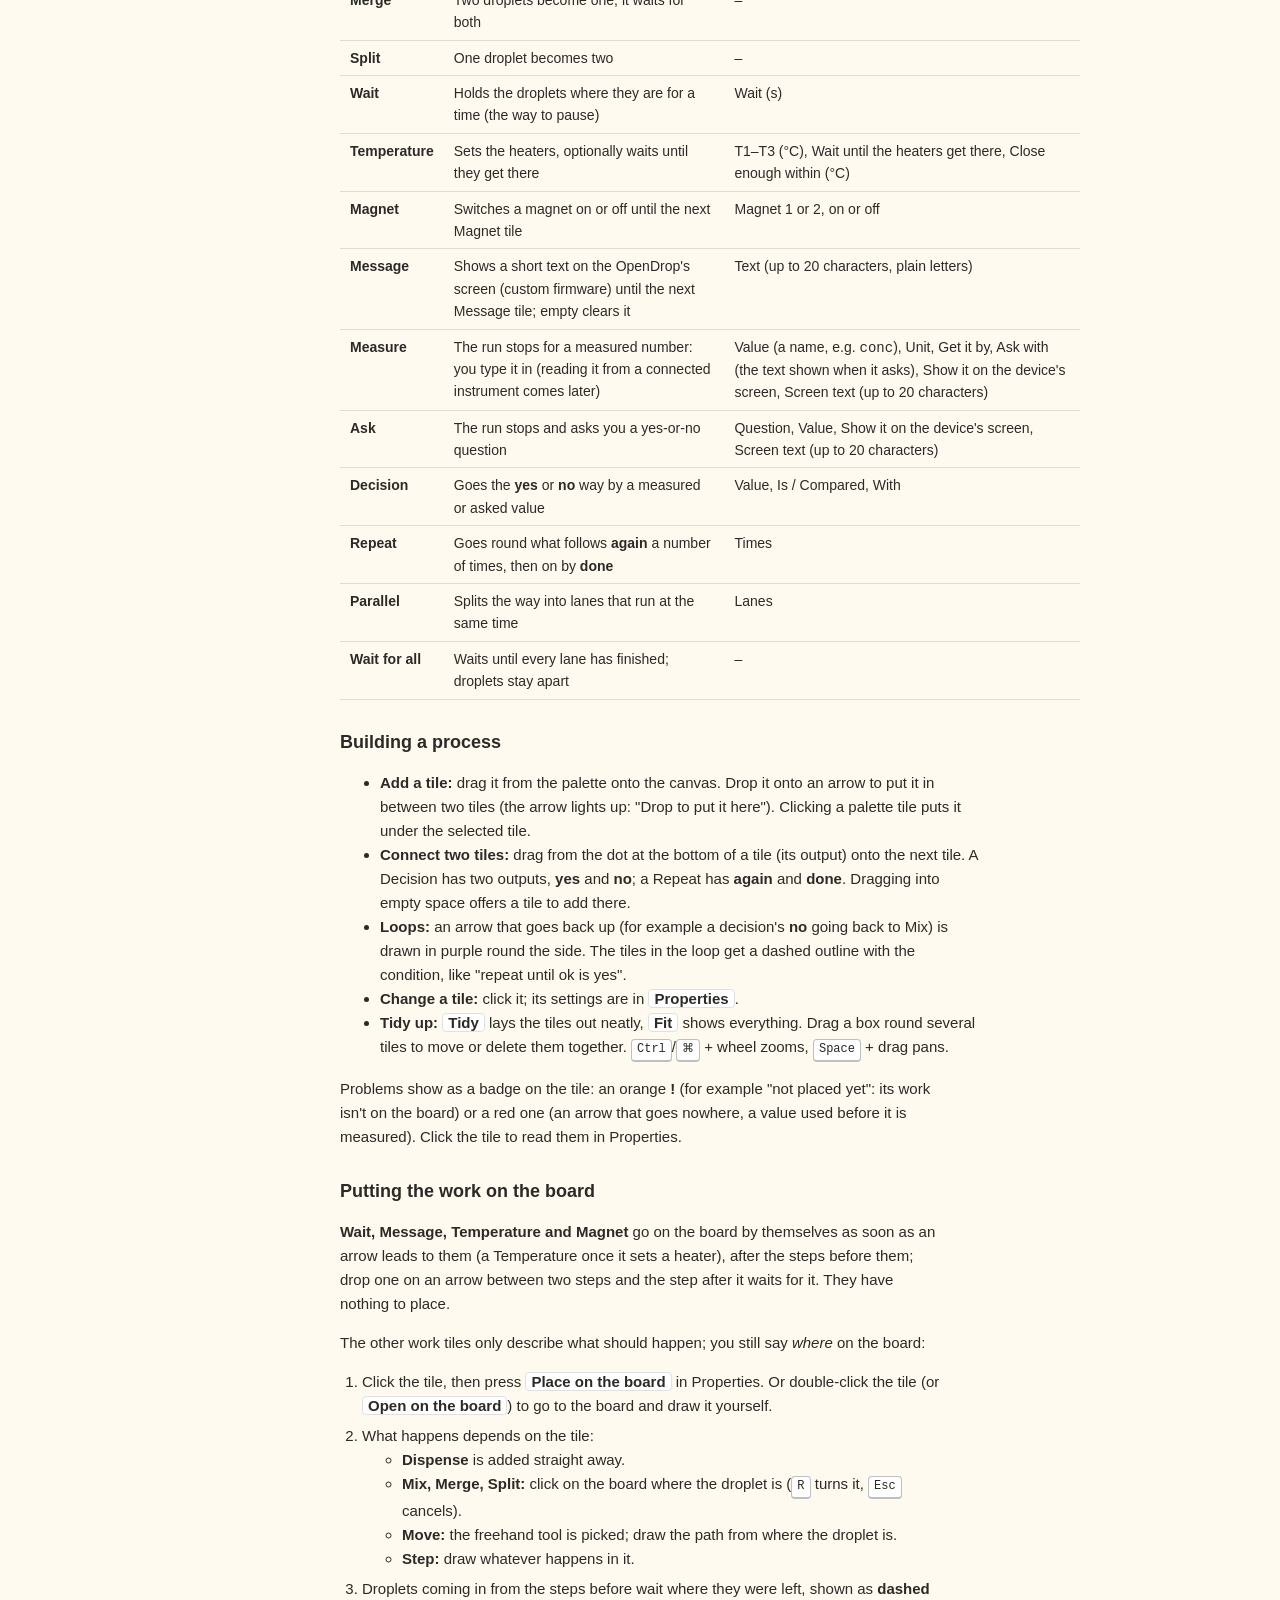
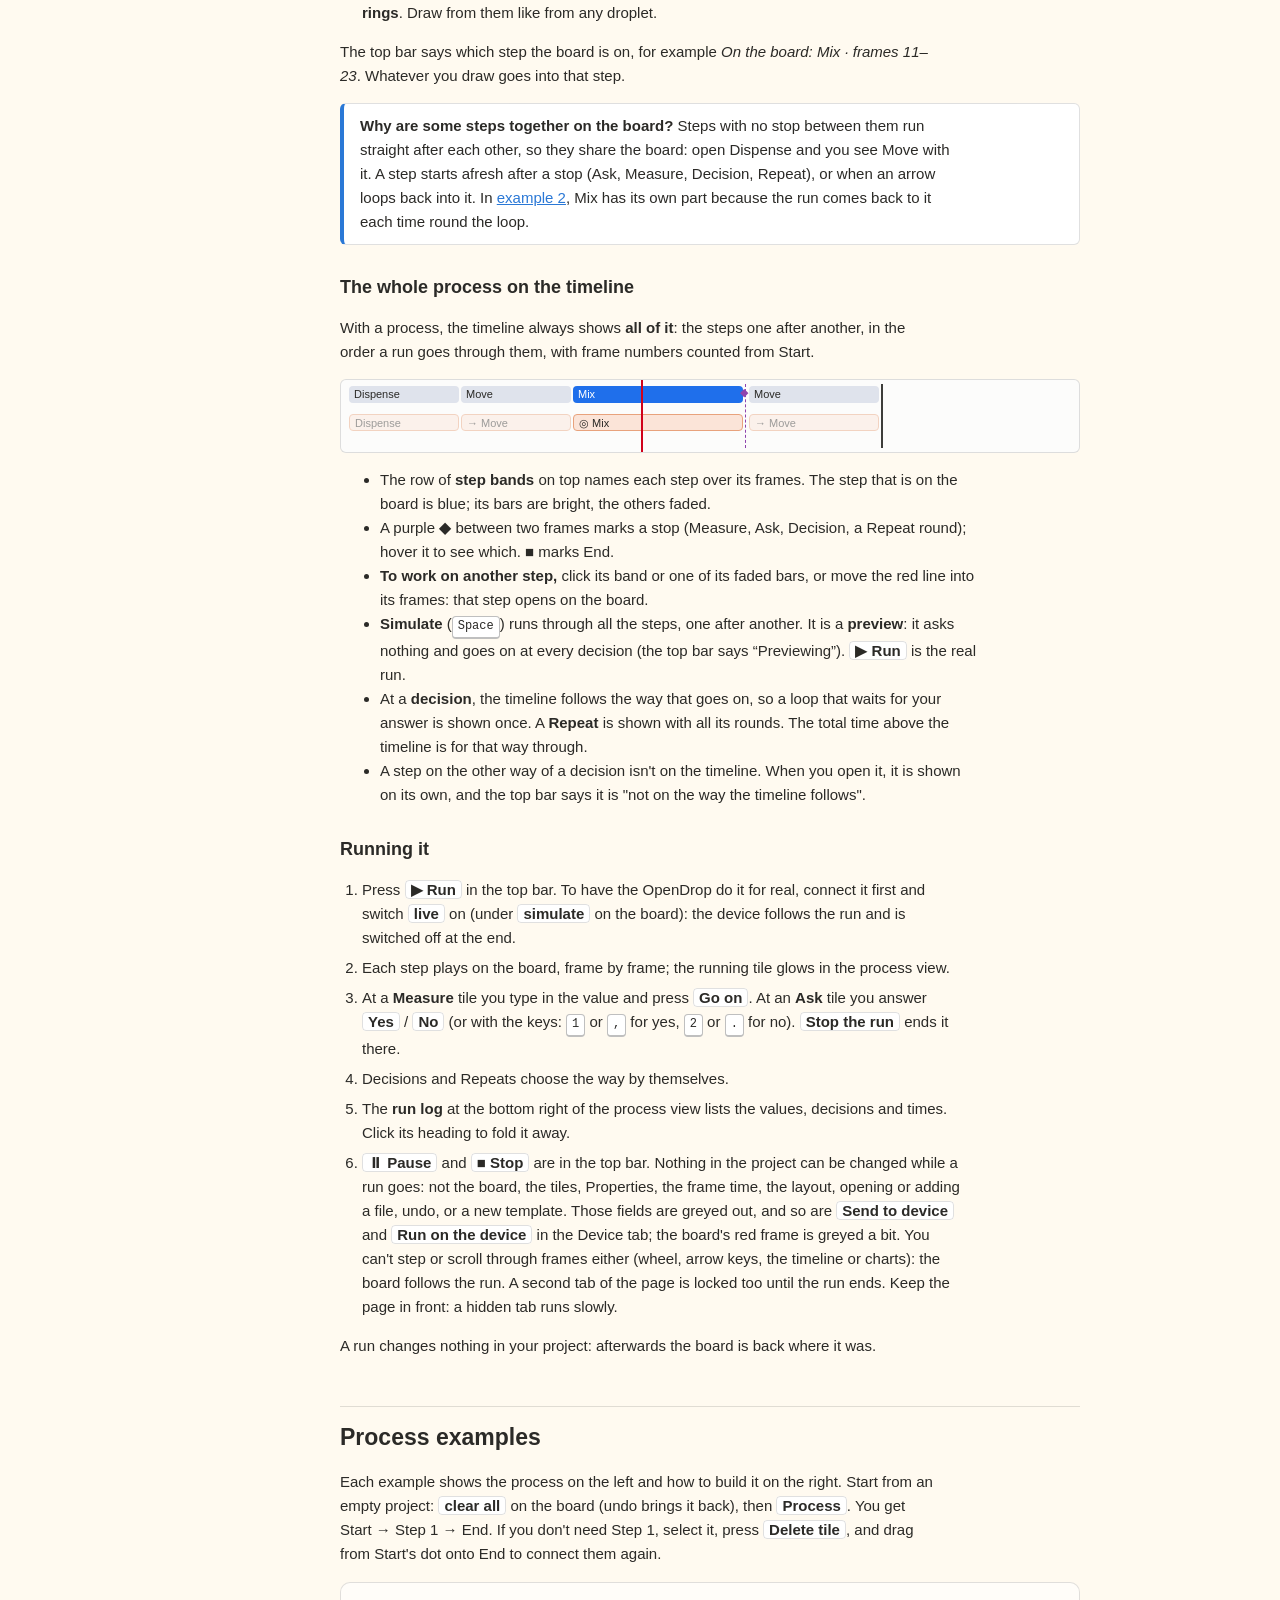
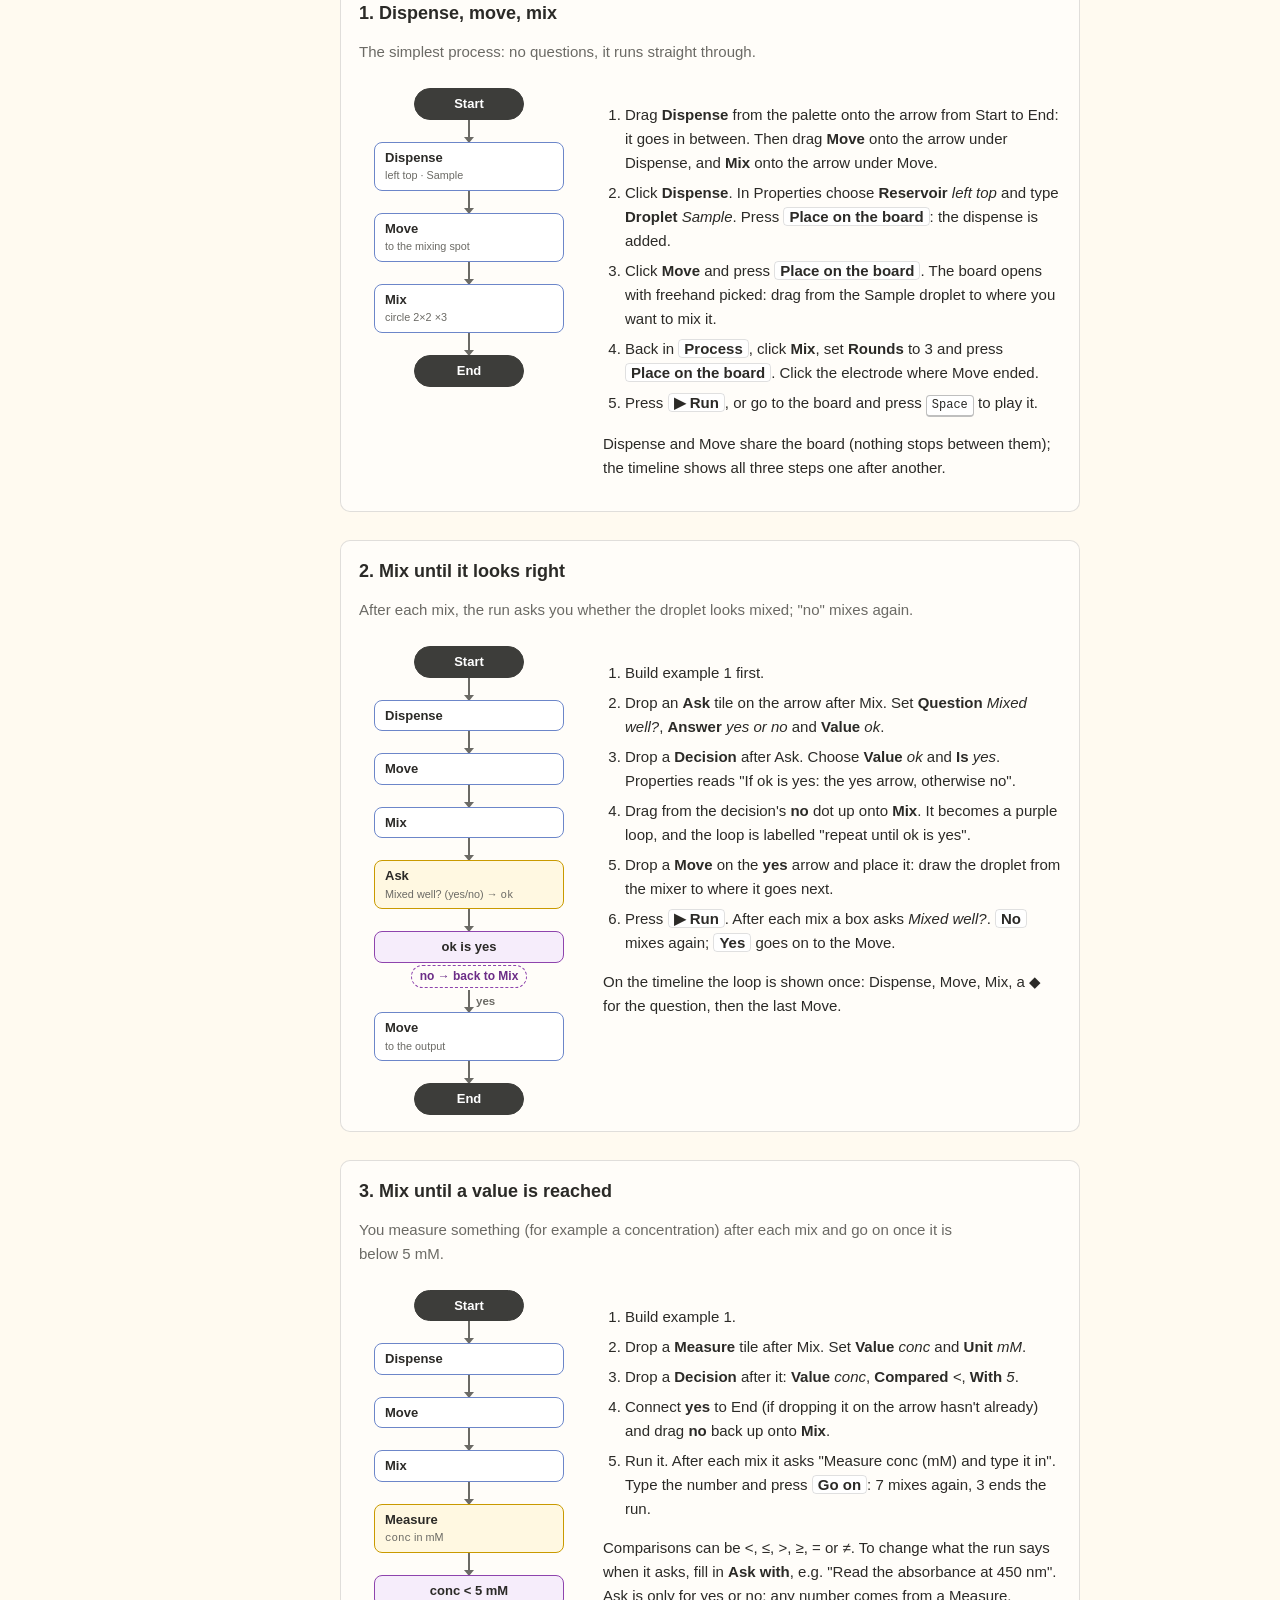
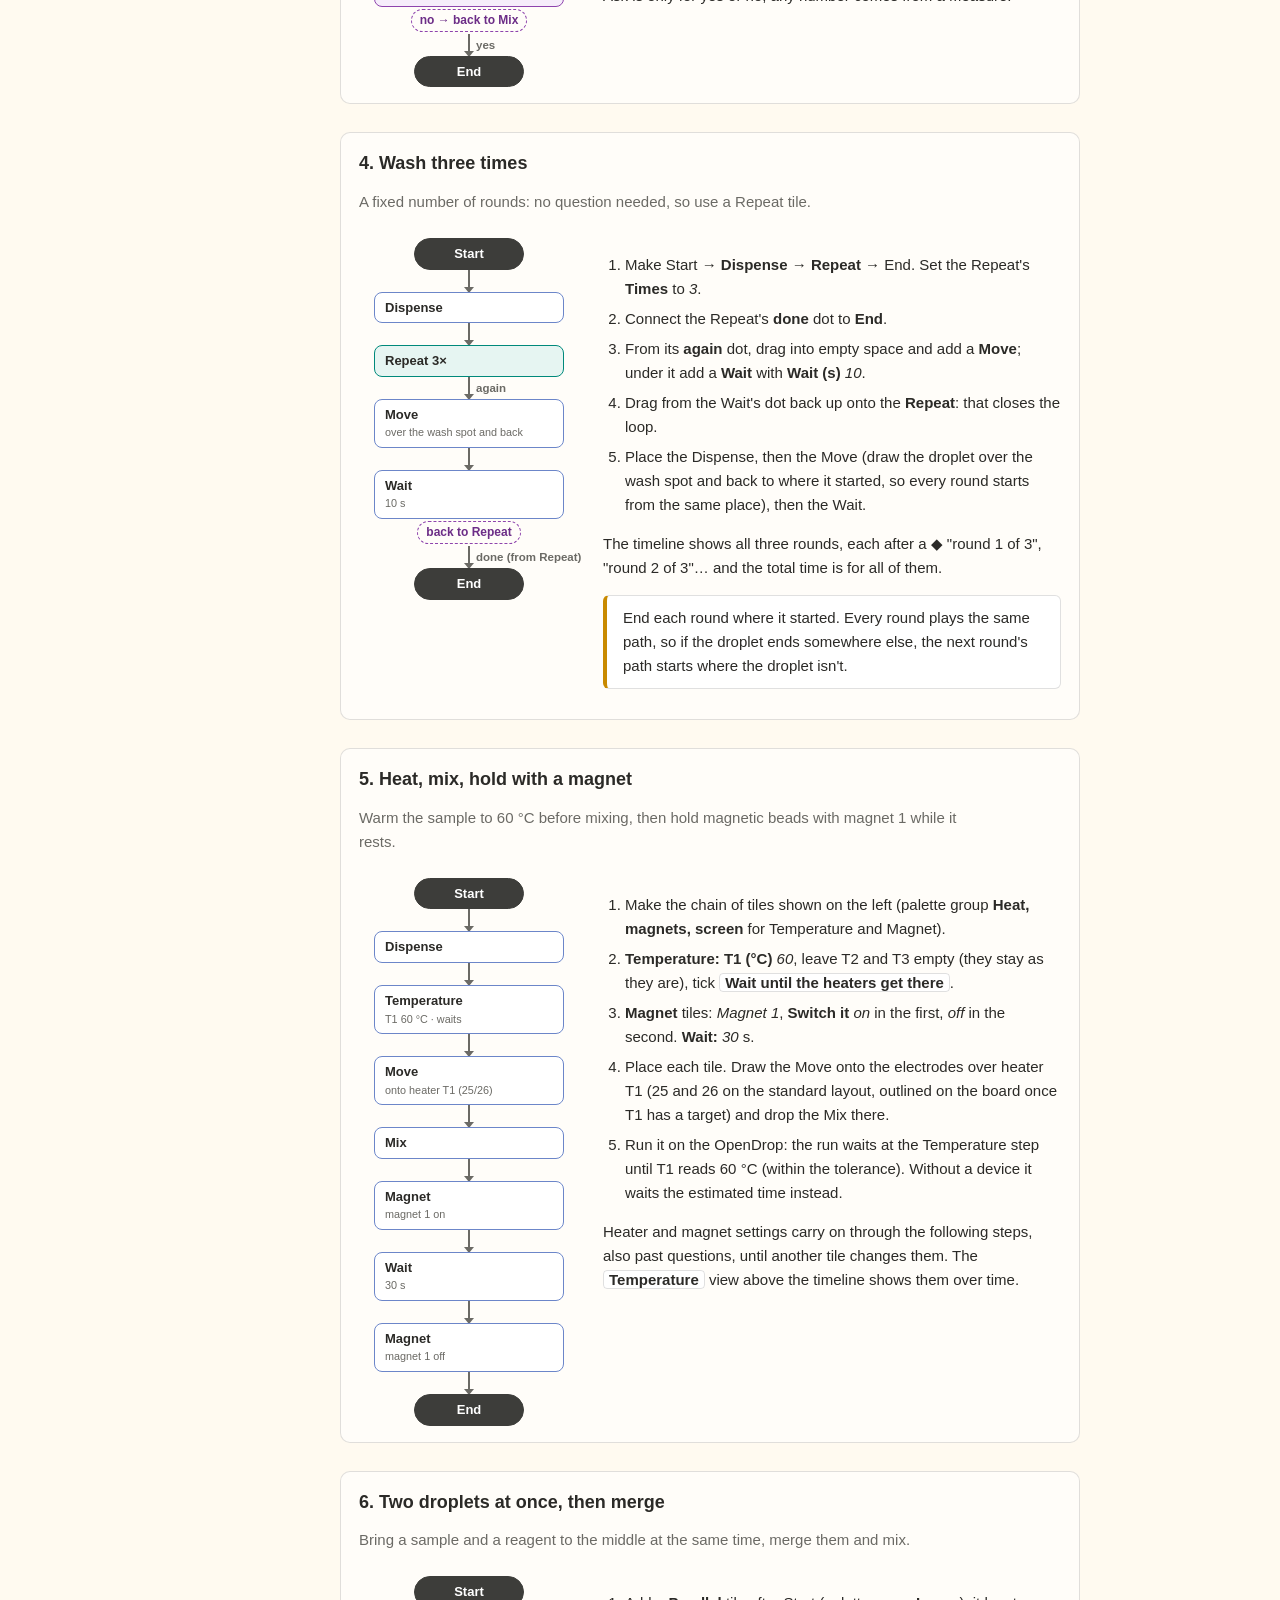
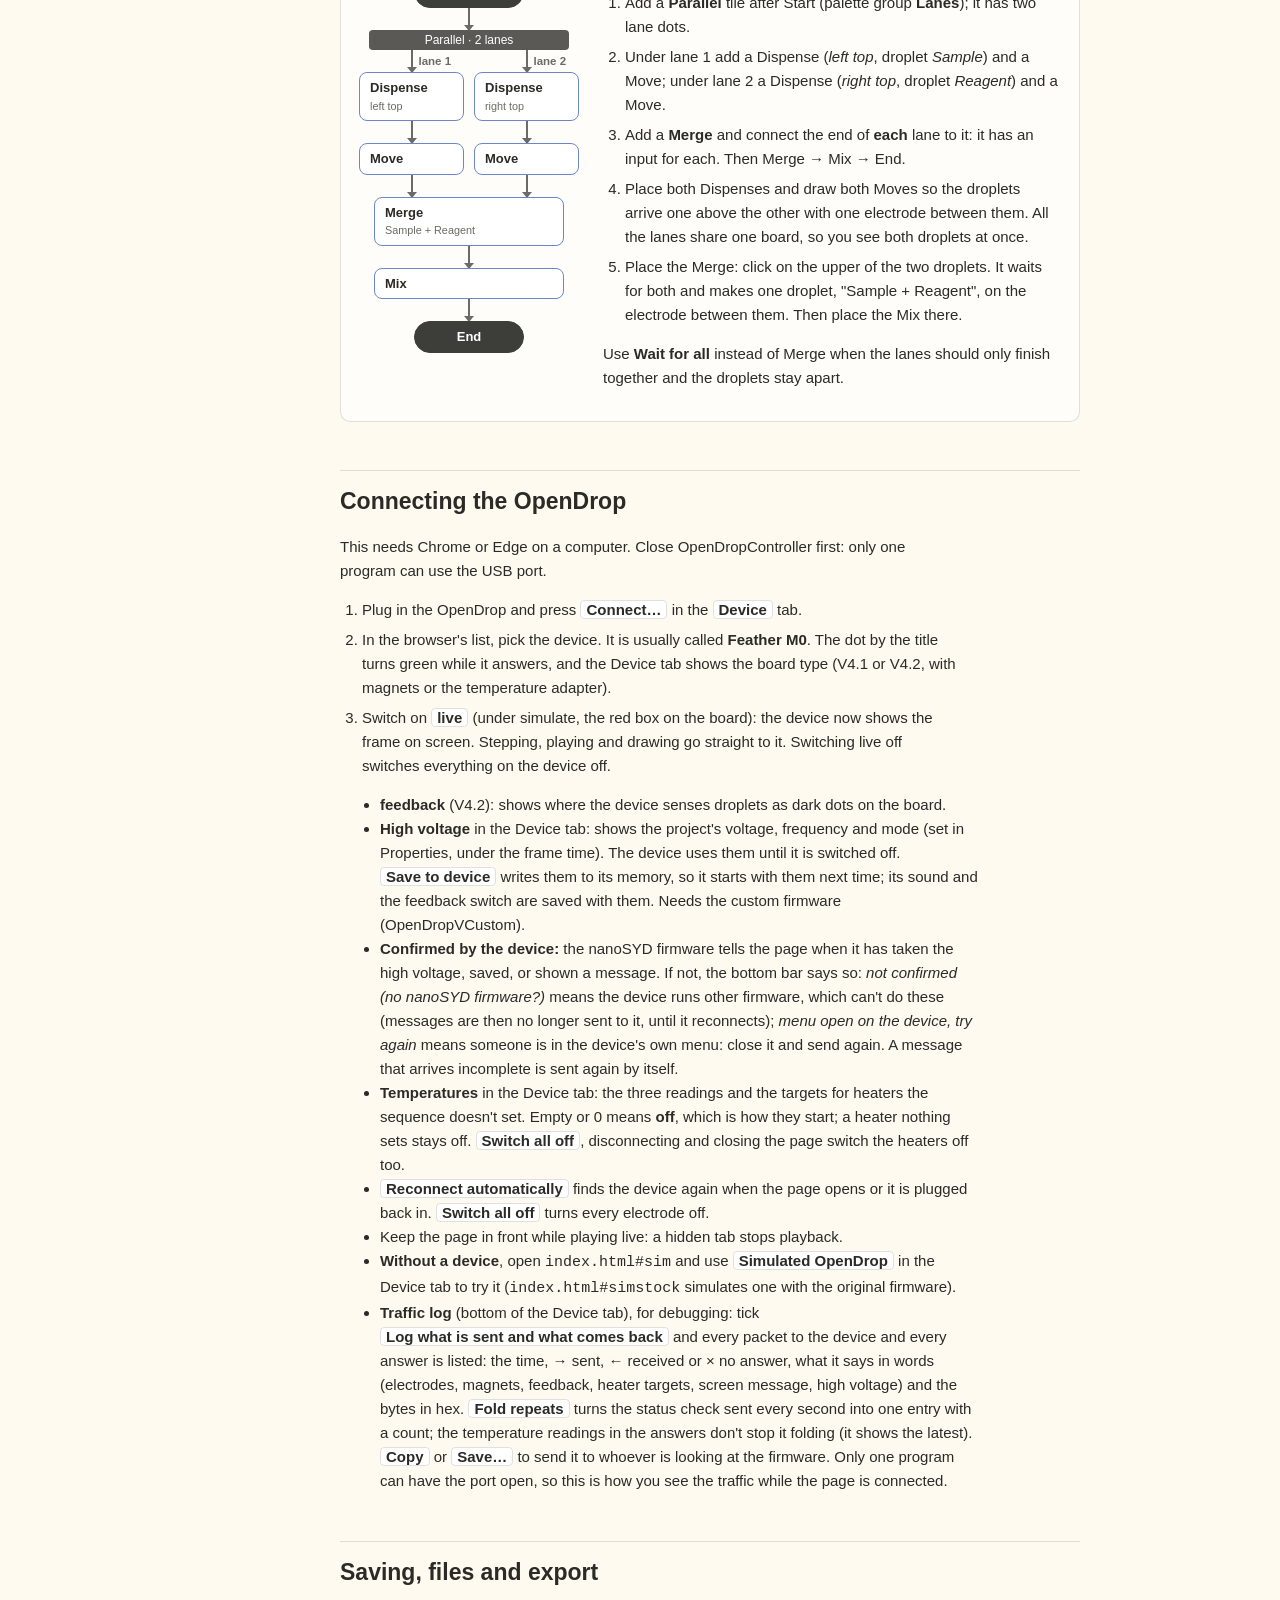
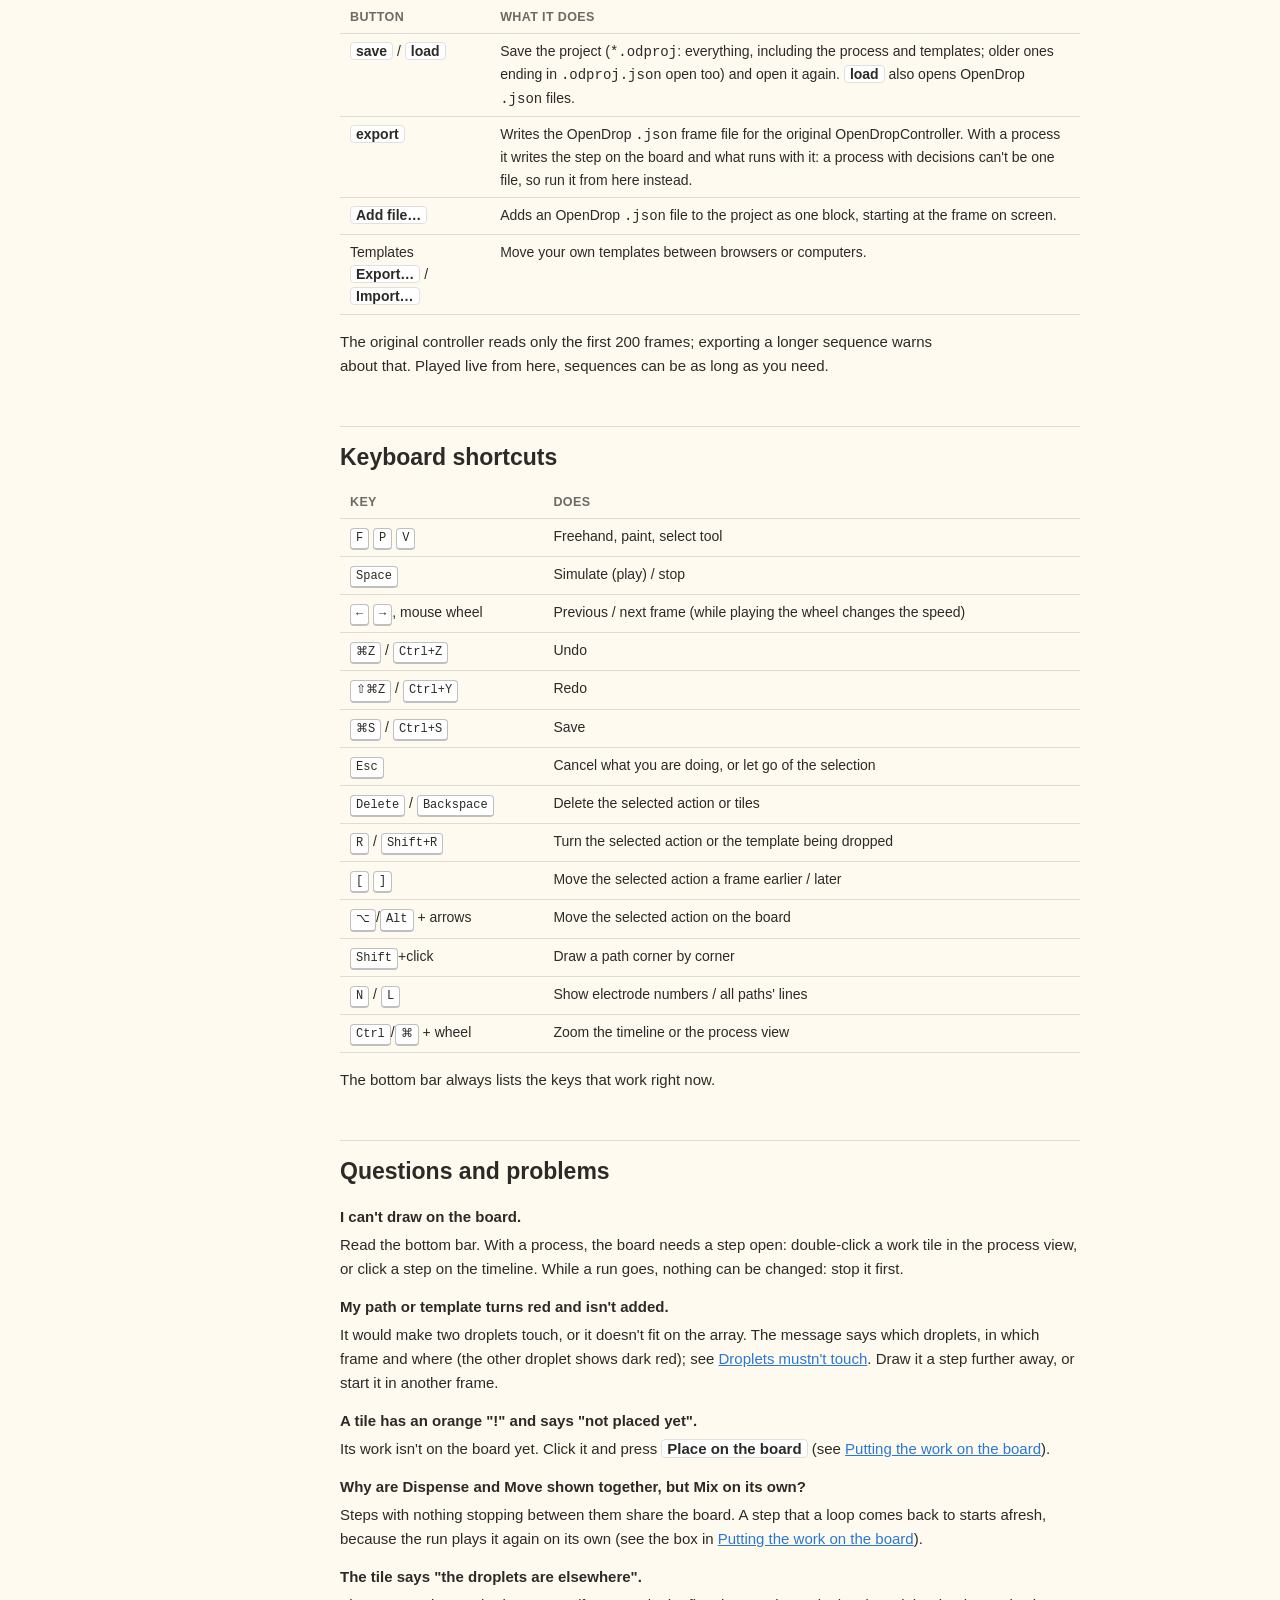
==== commit 40cf0465: "Magnets stay on: wait for the firmware to switch them before its answer The firmware switches a magn" ====
--- a/manual.html
+++ b/manual.html
@@ -517,25 +517,25 @@
     </ul>
 
     <h3 id="play">Playing</h3>
-    <p><kbd>Space</kbd> or the <span class="ui">preview</span> button on the board plays the frames in
-      the browser, each for its time, round and round; <kbd>←</kbd> / <kbd>→</kbd> or the mouse wheel step through them. While playing, the mouse
+    <p><kbd>Space</kbd> or the <span class="ui">simulate</span> button plays the frames, each for its
+      time; <kbd>←</kbd> / <kbd>→</kbd> or the mouse wheel step through them. While playing, the mouse
       wheel changes the speed. With a process, playing goes from step to step through the whole
-      process. To run it once from the start, use <span class="ui">▶ Run</span> (on the OpenDrop) or
-      <span class="ui">▶ Simulate</span> (only in the browser) in the top bar: see
-      <a href="#run">Running it</a>.</p>
+      process.</p>
 
     <!-- ============================================================================== -->
     <h2 id="heat">Heaters and magnets</h2>
     <p>With the temperature adapter, the OpenDrop has three heaters (<b>T1</b>, <b>T2</b>,
       <b>T3</b>, 20–120 °C) and two magnets. A setting holds from its frame until it is set again, so
-      temperatures can change during an experiment.</p>
+      temperatures can change during an experiment. On the OpenDrop a magnet that is on stays on
+      after the last frame and at Measure and Ask stops, until a Magnet tile switches it off or
+      the run ends.</p>
     <ul>
       <li><b>Temperature view:</b> choose <span class="ui">Temperature</span> above the timeline. Pick
         T1, T2 or T3, then <b>click</b> in the chart to set that heater from that frame on. Drag a point
         up or down to change the temperature, sideways to move it. Click a magnet lane at the bottom to
         switch that magnet on or off from that frame.</li>
       <li><b>Waiting for the heaters:</b> select the setting and tick
-        <span class="ui">Wait until the heaters get there</span>. During <span class="ui">▶ Run</span> on the OpenDrop,
+        <span class="ui">Wait until the heaters get there</span>. With the OpenDrop connected and live,
         it waits until the readings get there; without a device it waits the estimated time, worked
         out from the <span class="ui">Warms</span> and <span class="ui">cools</span> rates (°C per
         minute) above the chart. The other droplets keep moving meanwhile.</li>
@@ -658,9 +658,9 @@
         hover it to see which. <b>■</b> marks End.</li>
       <li><b>To work on another step,</b> click its band or one of its faded bars, or move the red line
         into its frames: that step opens on the board.</li>
-      <li><b>preview</b> on the board (<kbd>Space</kbd>) plays through all the steps, one after
-        another. It asks nothing and goes on at every decision (the top bar says “Previewing”).
-        <span class="ui">▶ Simulate</span> and <span class="ui">▶ Run</span> are the real run.</li>
+      <li><b>Simulate</b> (<kbd>Space</kbd>) runs through all the steps, one after another. It is a
+        <b>preview</b>: it asks nothing and goes on at every decision (the top bar says
+        “Previewing”). <span class="ui">▶ Run</span> is the real run.</li>
       <li>At a <b>decision</b>, the timeline follows the way that goes on, so a loop that waits for
         your answer is shown once. A <b>Repeat</b> is shown with all its rounds. The total time above
         the timeline is for that way through.</li>
@@ -670,11 +670,10 @@
 
     <h3 id="run">Running it</h3>
     <ol class="steps">
-      <li>Press <span class="ui">▶ Run</span> in the top bar to run it on the OpenDrop: connect it
-        first (the button is greyed until then). The device follows the run and is switched off at
-        the end. <span class="ui">▶ Simulate</span> does the same run only in the browser: the
-        device does nothing. Without a process, both play the sequence once, frame 1 to the
-        last.</li>
+      <li>Press <span class="ui">▶ Run</span> in the top bar. To have the OpenDrop do it for real,
+        connect it first and switch <span class="ui">live</span> on (under <span class="ui">simulate</span>
+        on the board): the device follows the run and is switched off at the
+        end.</li>
       <li>Each step plays on the board, frame by frame; the running tile glows in the process
         view.</li>
       <li>At a <b>Measure</b> tile you type in the value and press <span class="ui">Go on</span>. At an
@@ -689,7 +688,7 @@
         frame time, the layout, opening or adding a file, undo, or a new template. Those fields are
         greyed out, and so are <span class="ui">Send to device</span> and <span class="ui">Run on the device</span>
         in the Device tab; the board's red frame is greyed a bit. You can't step
-        or scroll through frames either (wheel, arrow keys, the timeline or charts): the board follows the run. A second tab of the page is locked too until the run ends. The run goes on when you switch to another window or tab, but not when the computer sleeps: keep it awake for long runs.</li>
+        or scroll through frames either (wheel, arrow keys, the timeline or charts): the board follows the run. A second tab of the page is locked too until the run ends. Keep the page in front: a hidden tab runs slowly.</li>
     </ol>
     <p>A run changes nothing in your project: afterwards the board is back where it was.</p>
 
@@ -955,9 +954,9 @@
       <li>In the browser's list, pick the device. It is usually called <b>Feather M0</b>. The dot by
         the title turns green while it answers, and the Device tab shows the board type (V4.1 or V4.2,
         with magnets or the temperature adapter).</li>
-      <li>Press <span class="ui">▶ Run</span> in the top bar: the device plays it, frame by frame, and
-        is switched off at the end (see <a href="#run">Running it</a>). Otherwise it sits still:
-        stepping, previewing, drawing and <span class="ui">▶ Simulate</span> stay in the browser.</li>
+      <li>Switch on <span class="ui">live</span> (under simulate, the red box on the board): the device now shows the frame on
+        screen. Stepping, playing and drawing go straight to it. Switching live off switches everything
+        on the device off.</li>
     </ol>
     <ul>
       <li><b>feedback</b> (V4.2): shows where the device senses droplets as dark dots on the board.</li>
@@ -978,7 +977,7 @@
         switch the heaters off too.</li>
       <li><span class="ui">Reconnect automatically</span> finds the device again when the page opens or
         it is plugged back in. <span class="ui">Switch all off</span> turns every electrode off.</li>
-      <li>A run on the device goes on when you switch to another window, but not when the computer sleeps.</li>
+      <li>Keep the page in front while playing live: a hidden tab stops playback.</li>
       <li><b>Without a device</b>, open <code>index.html#sim</code> and use
         <span class="ui">Simulated OpenDrop</span> in the Device tab to try it
         (<code>index.html#simstock</code> simulates one with the original firmware).</li>
@@ -1009,14 +1008,14 @@
         your own templates between browsers or computers.</td></tr>
     </table>
     <p>The original controller reads only the first 200 frames; exporting a longer sequence warns
-      about that. Run from here (<span class="ui">▶ Run</span>), sequences can be as long as you need.</p>
+      about that. Played live from here, sequences can be as long as you need.</p>
 
     <!-- ============================================================================== -->
     <h2 id="keys">Keyboard shortcuts</h2>
     <table>
       <tr><th>Key</th><th>Does</th></tr>
       <tr><td><kbd>F</kbd> <kbd>P</kbd> <kbd>V</kbd></td><td>Freehand, paint, select tool</td></tr>
-      <tr><td><kbd>Space</kbd></td><td>Preview (play in the browser) / stop</td></tr>
+      <tr><td><kbd>Space</kbd></td><td>Simulate (play) / stop</td></tr>
       <tr><td><kbd>←</kbd> <kbd>→</kbd>, mouse wheel</td><td>Previous / next frame (while playing the wheel changes the speed)</td></tr>
       <tr><td><kbd>⌘Z</kbd> / <kbd>Ctrl+Z</kbd></td><td>Undo</td></tr>
       <tr><td><kbd>⇧⌘Z</kbd> / <kbd>Ctrl+Y</kbd></td><td>Redo</td></tr>
@@ -1054,10 +1053,13 @@
       <dt>The tile says "the droplets are elsewhere".</dt>
       <dd>The step can be reached two ways (for example the first time, and round a loop), and the
         droplets arrive in different places. End the loop where the droplet started.</dd>
-      <dt>Does it keep going when I switch to another window?</dt>
-      <dd>Yes: playing, a run and the OpenDrop keep going in the background (the board on screen
-        catches up when you come back). They stop if the computer goes to sleep or the tab is
-        closed, so keep the computer awake for long runs.</dd>
+      <dt>The magnet clicks on and off, or the dot goes red when a magnet switches.</dt>
+      <dd>Switching a magnet takes the OpenDrop about a third of a second before it answers; the
+        page waits for that. If it still happens, reload the page (an old copy doesn't wait) and
+        check the cable.</dd>
+      <dt>Playing is slow or stops.</dt>
+      <dd>The browser slows down pages that are not in front. Keep the app's tab visible while playing
+        or running.</dd>
       <dt>The device doesn't appear in the list.</dt>
       <dd>Use Chrome or Edge, close OpenDropController, try another cable (some only charge), and look
         for <b>Feather M0</b> in the list.</dd>
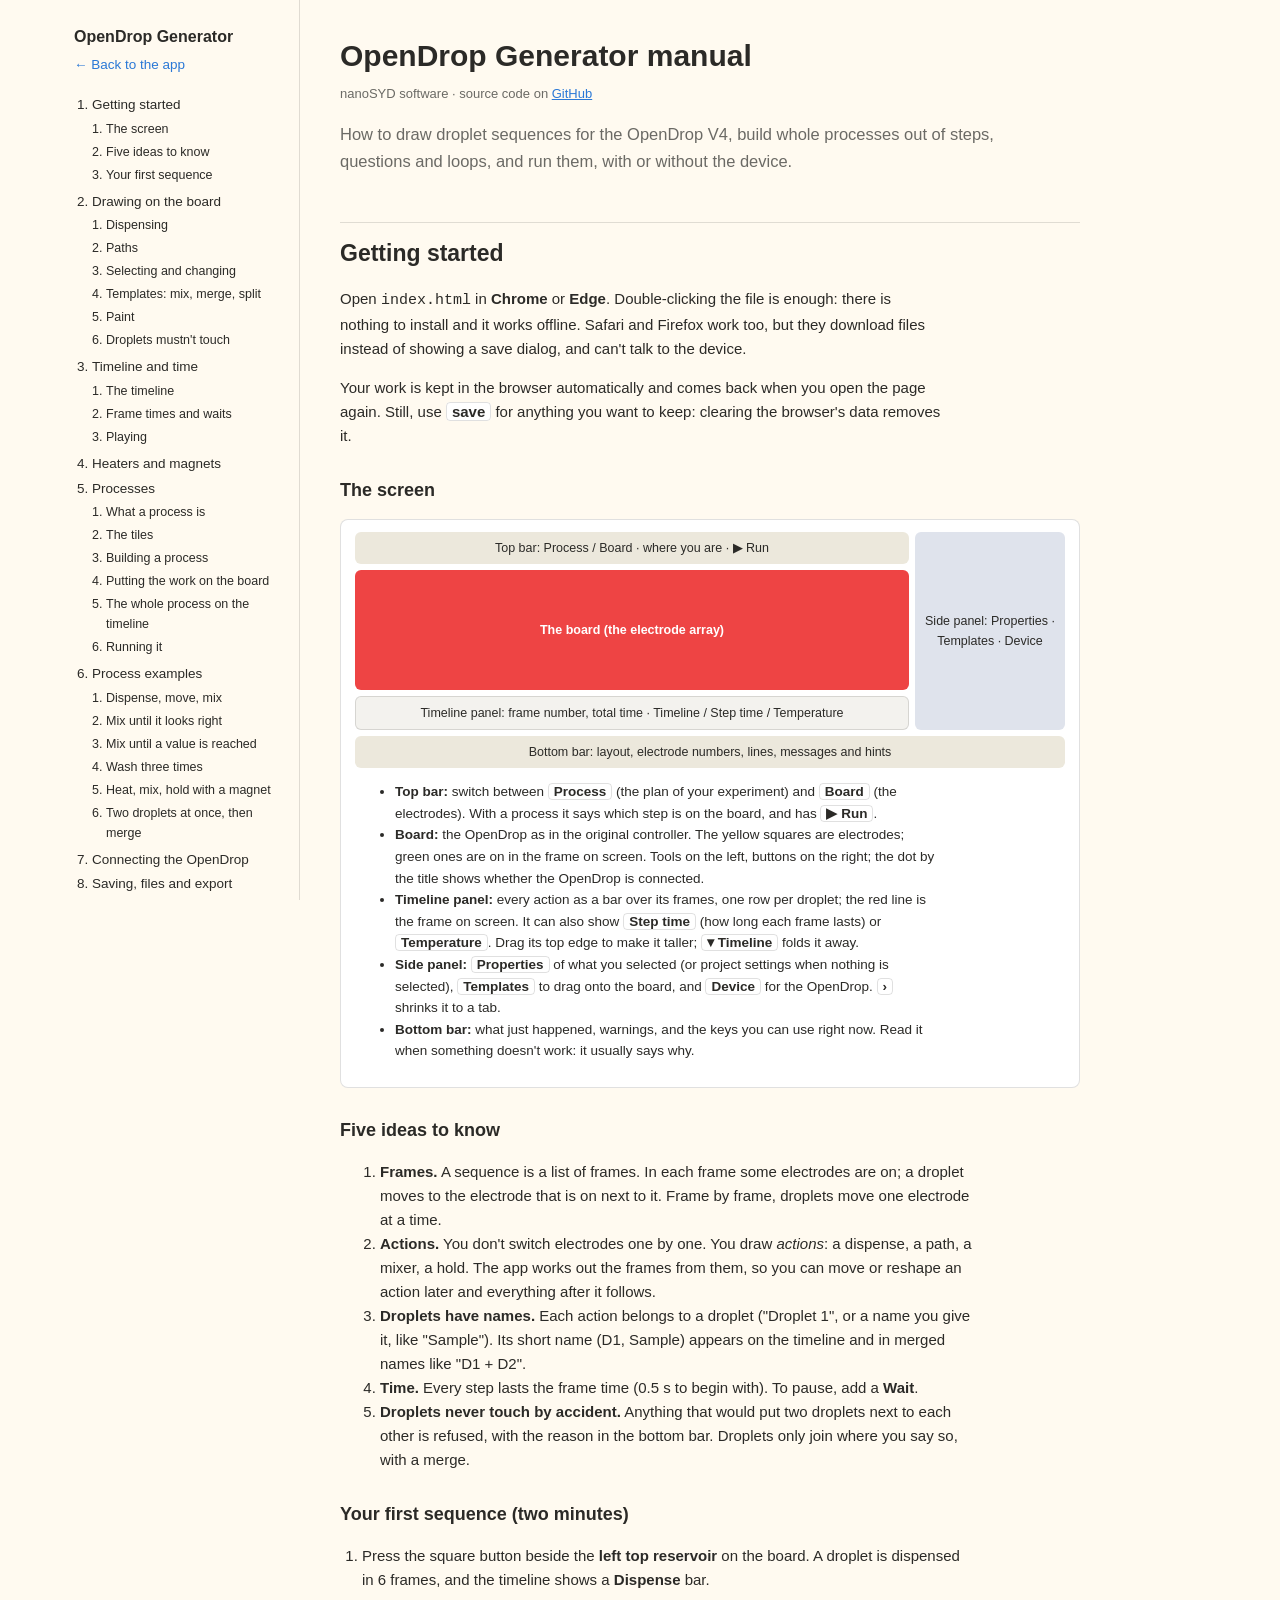
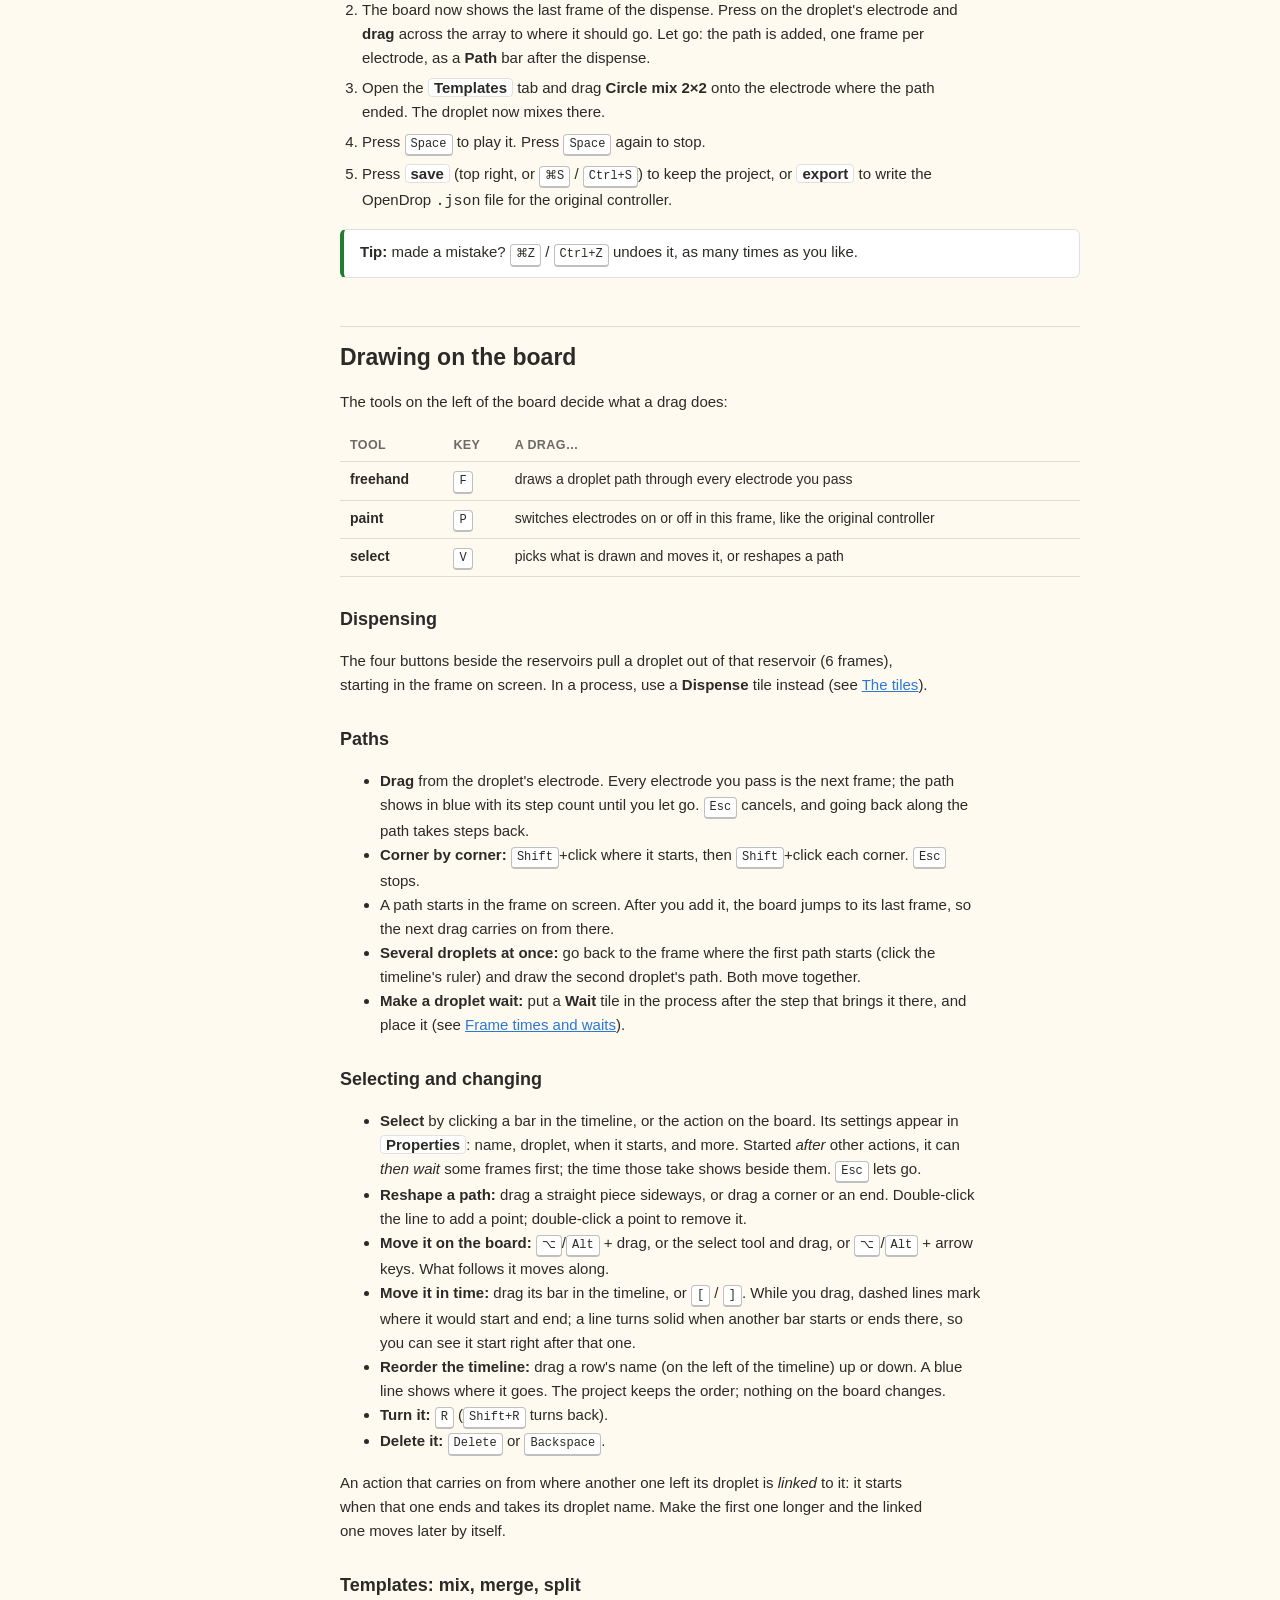
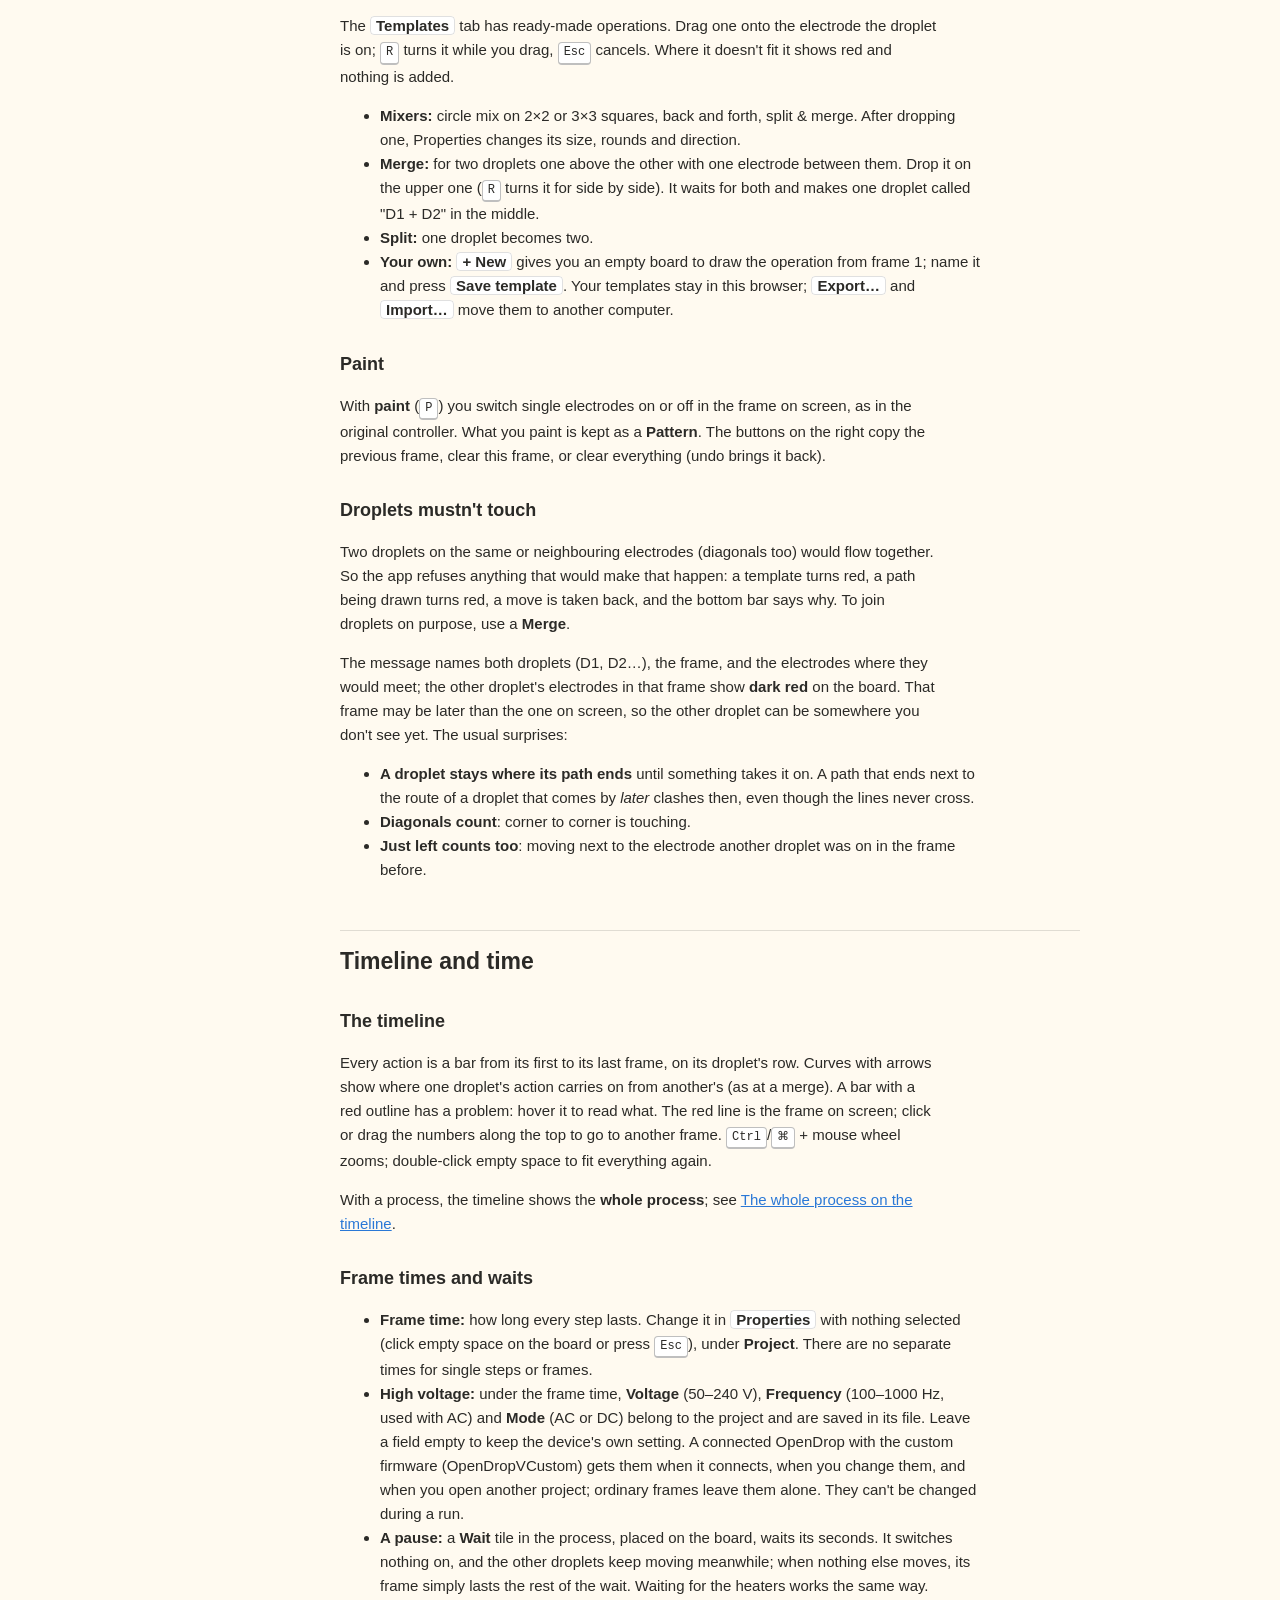
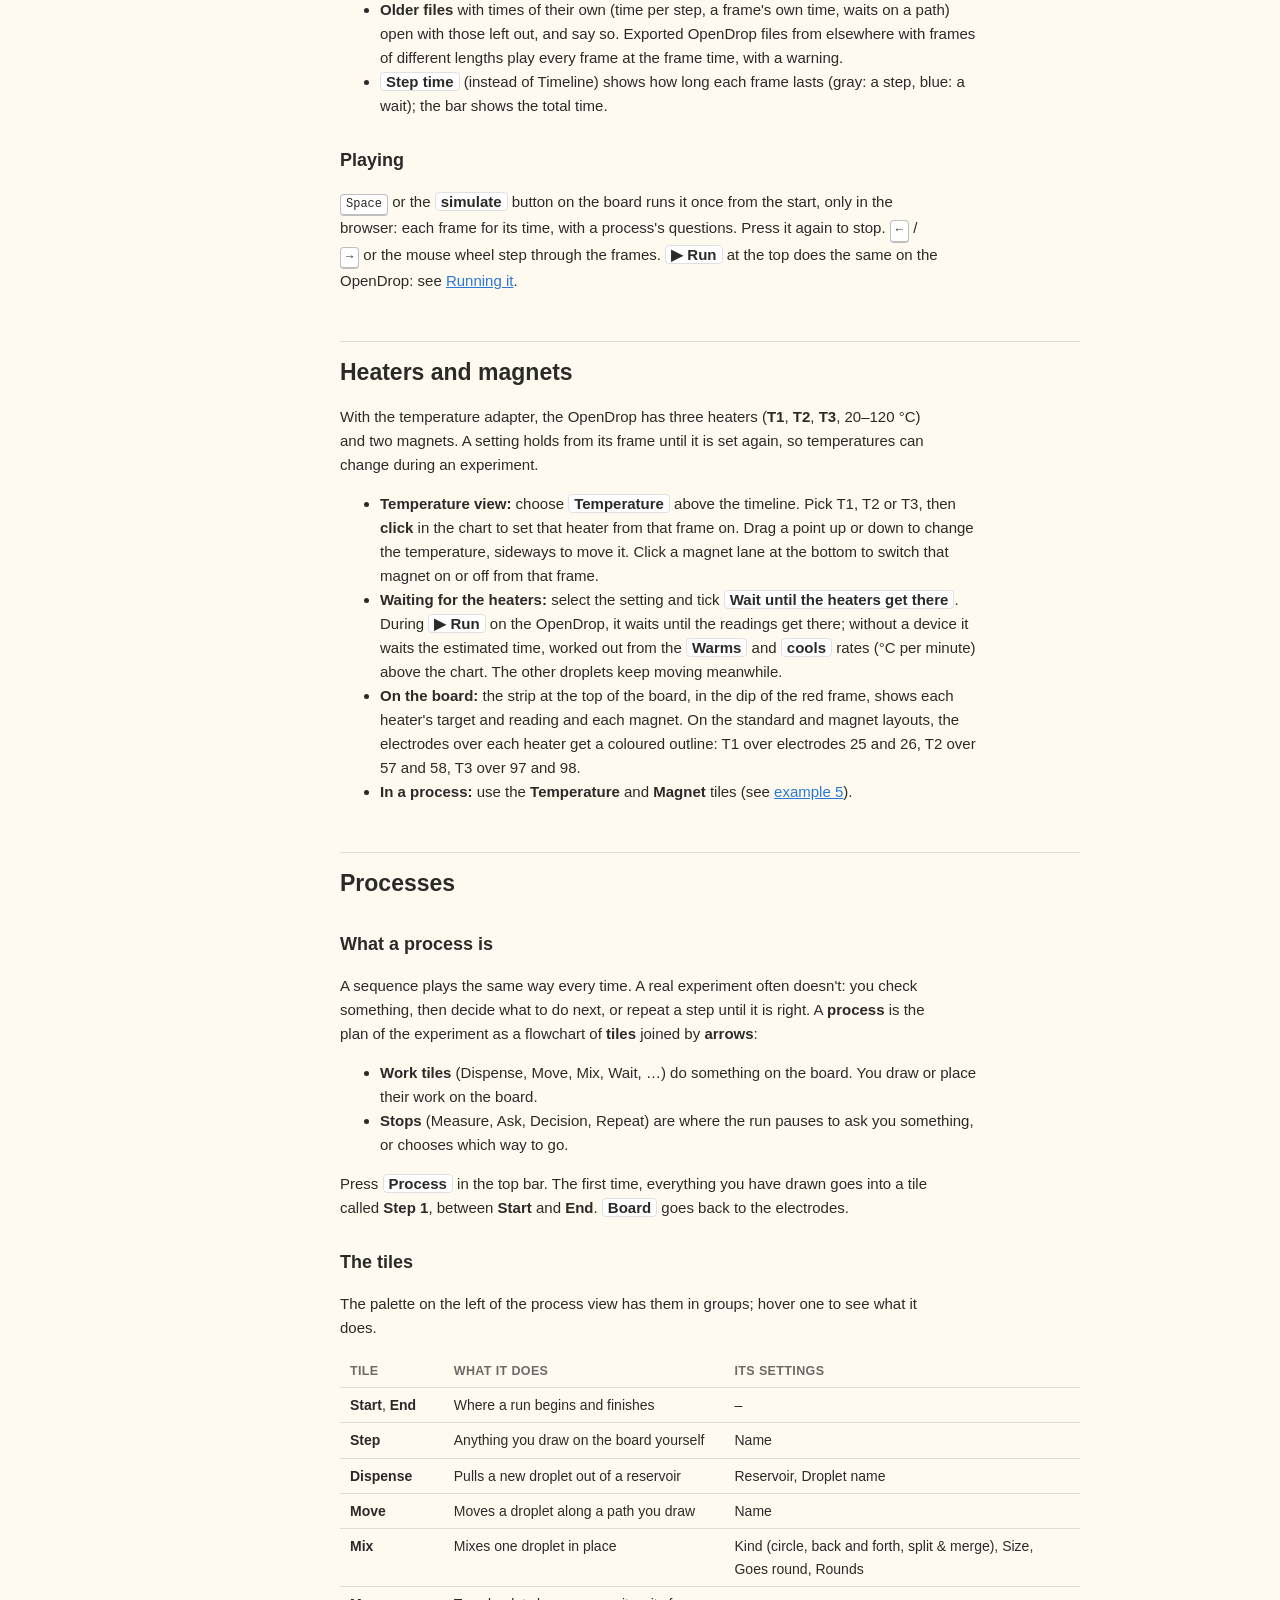
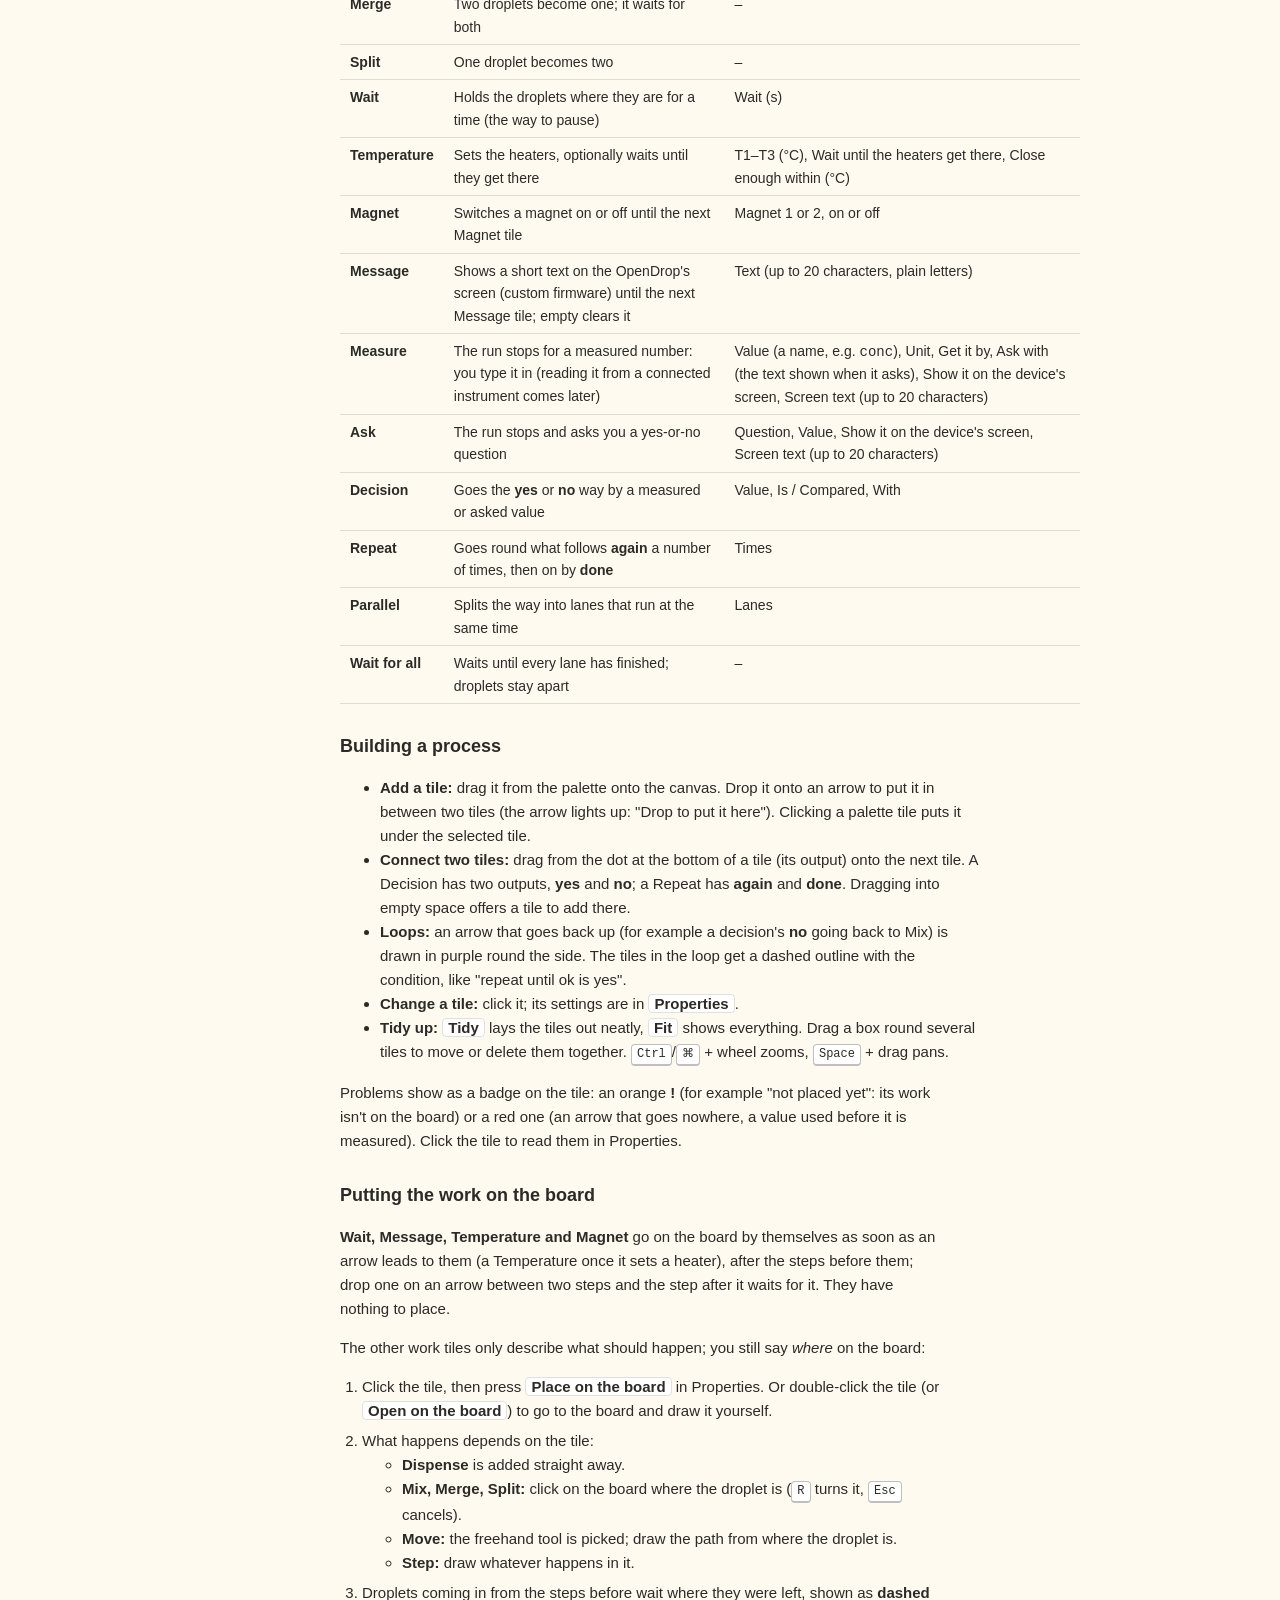
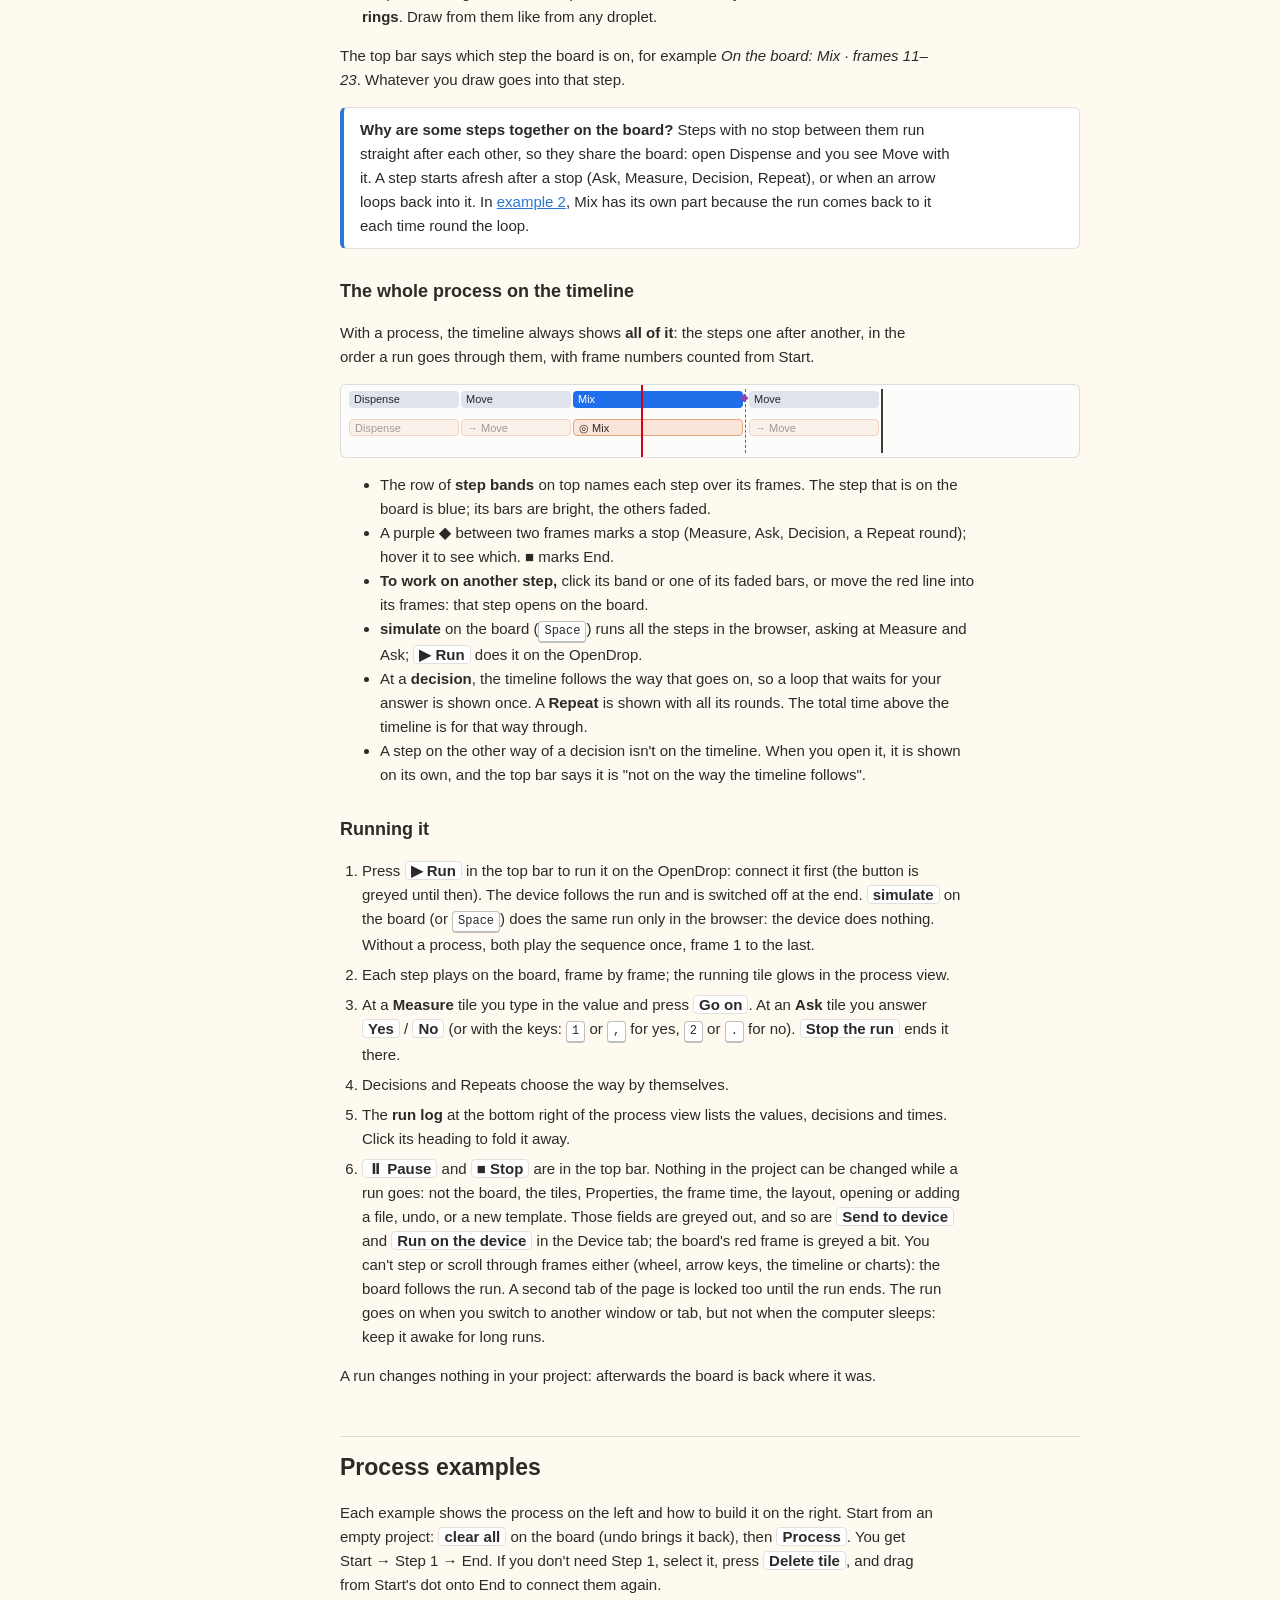
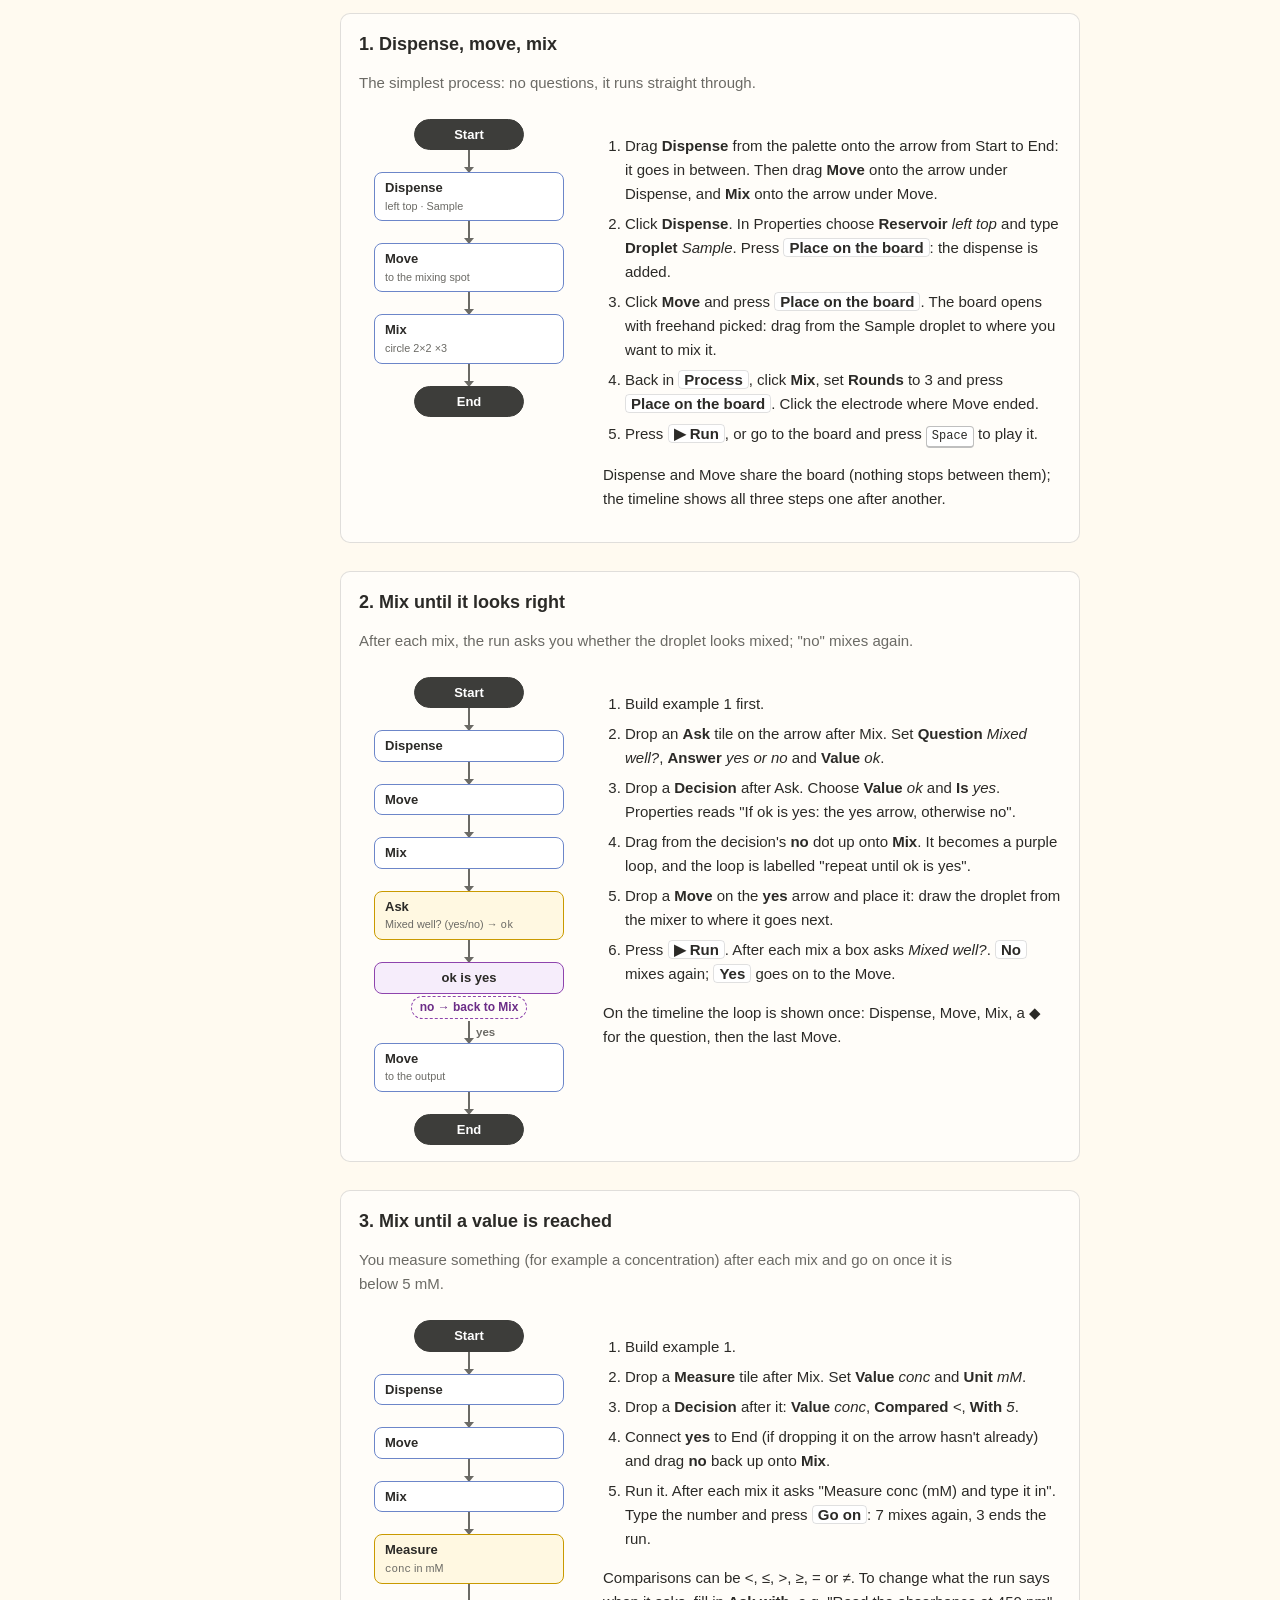
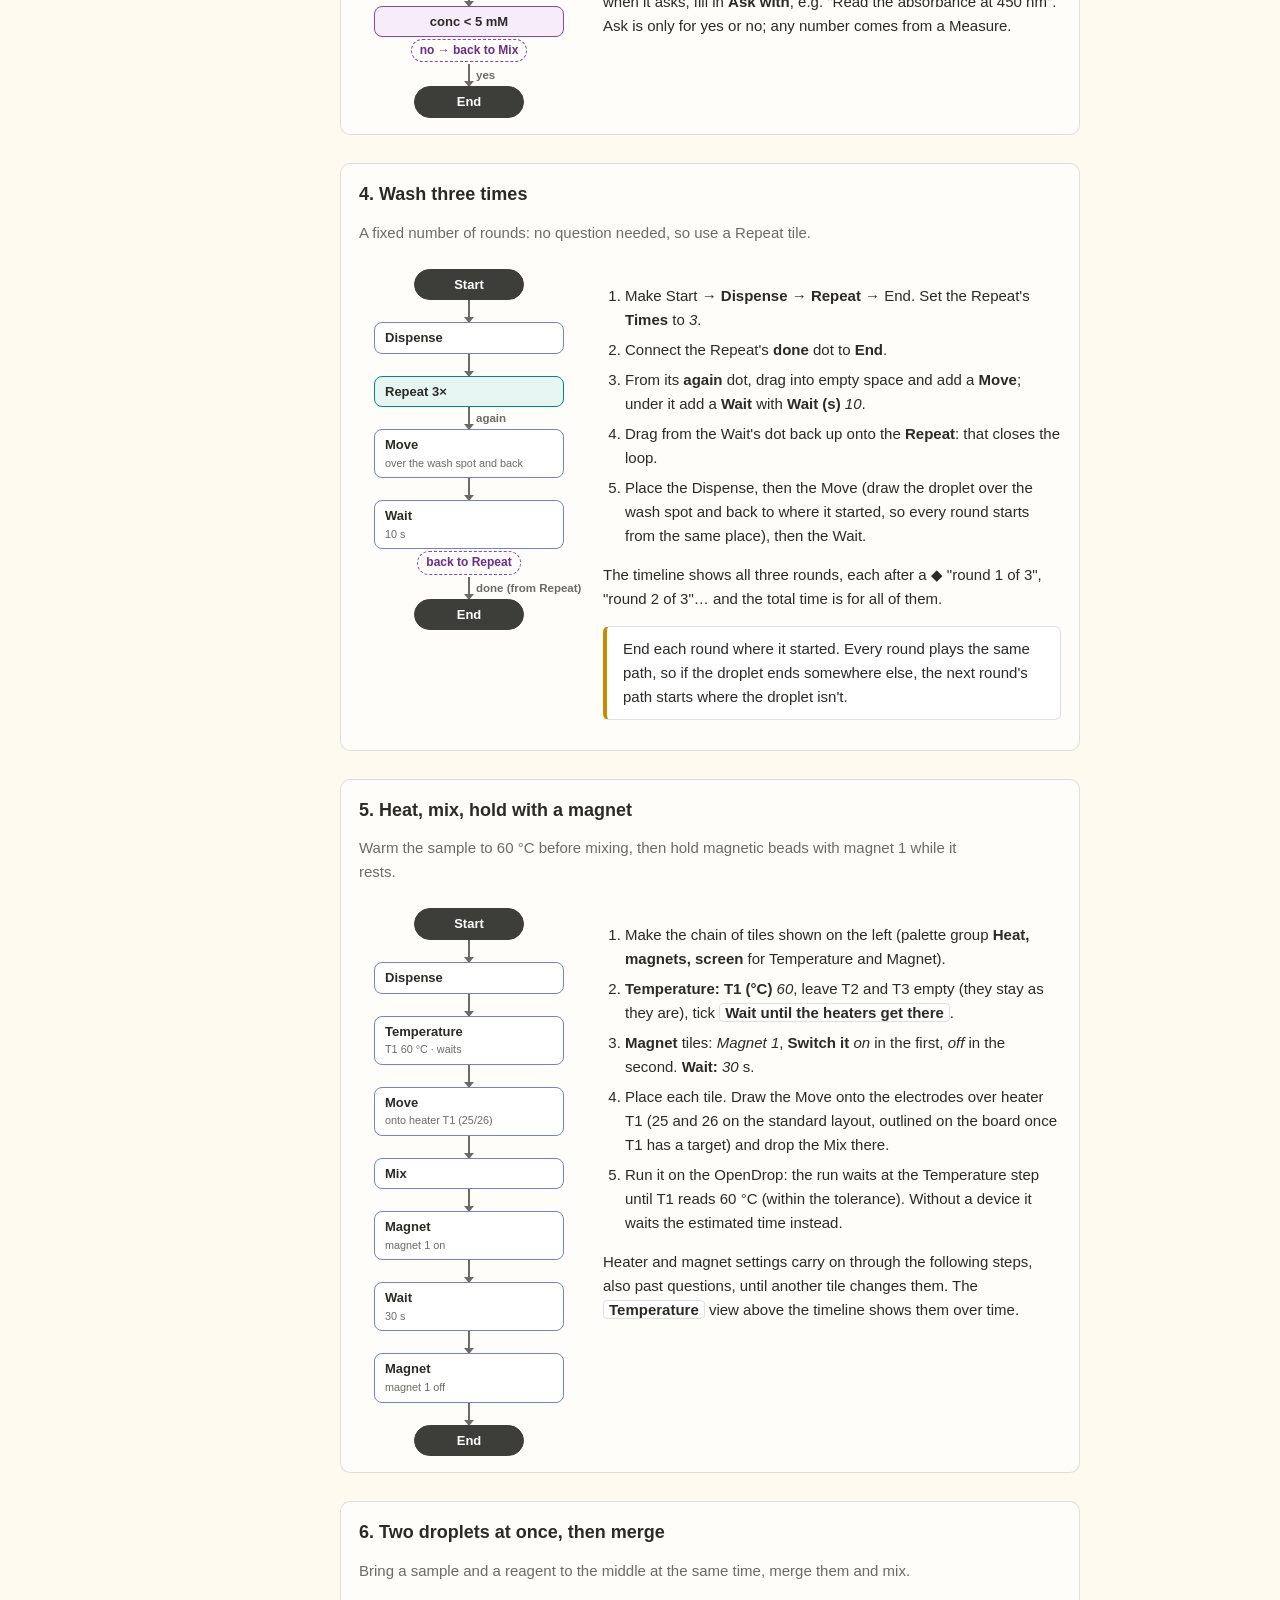
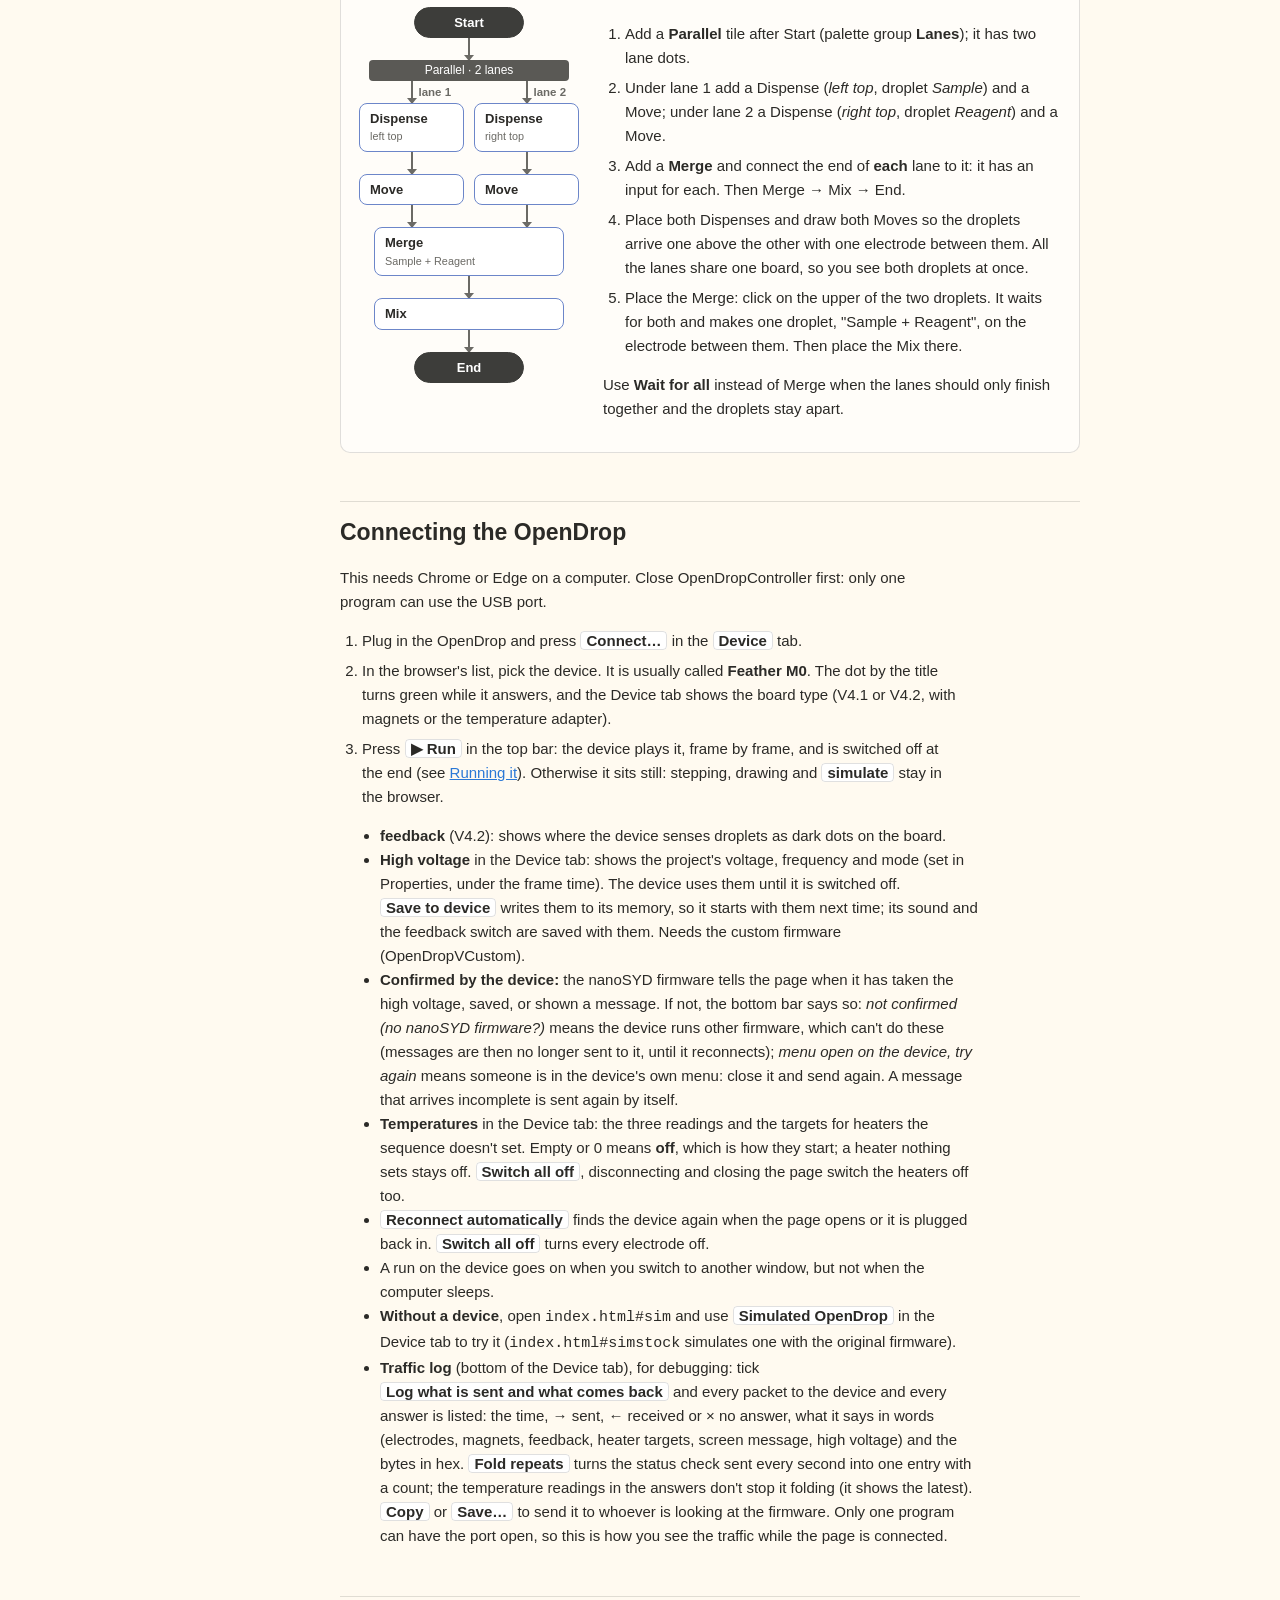
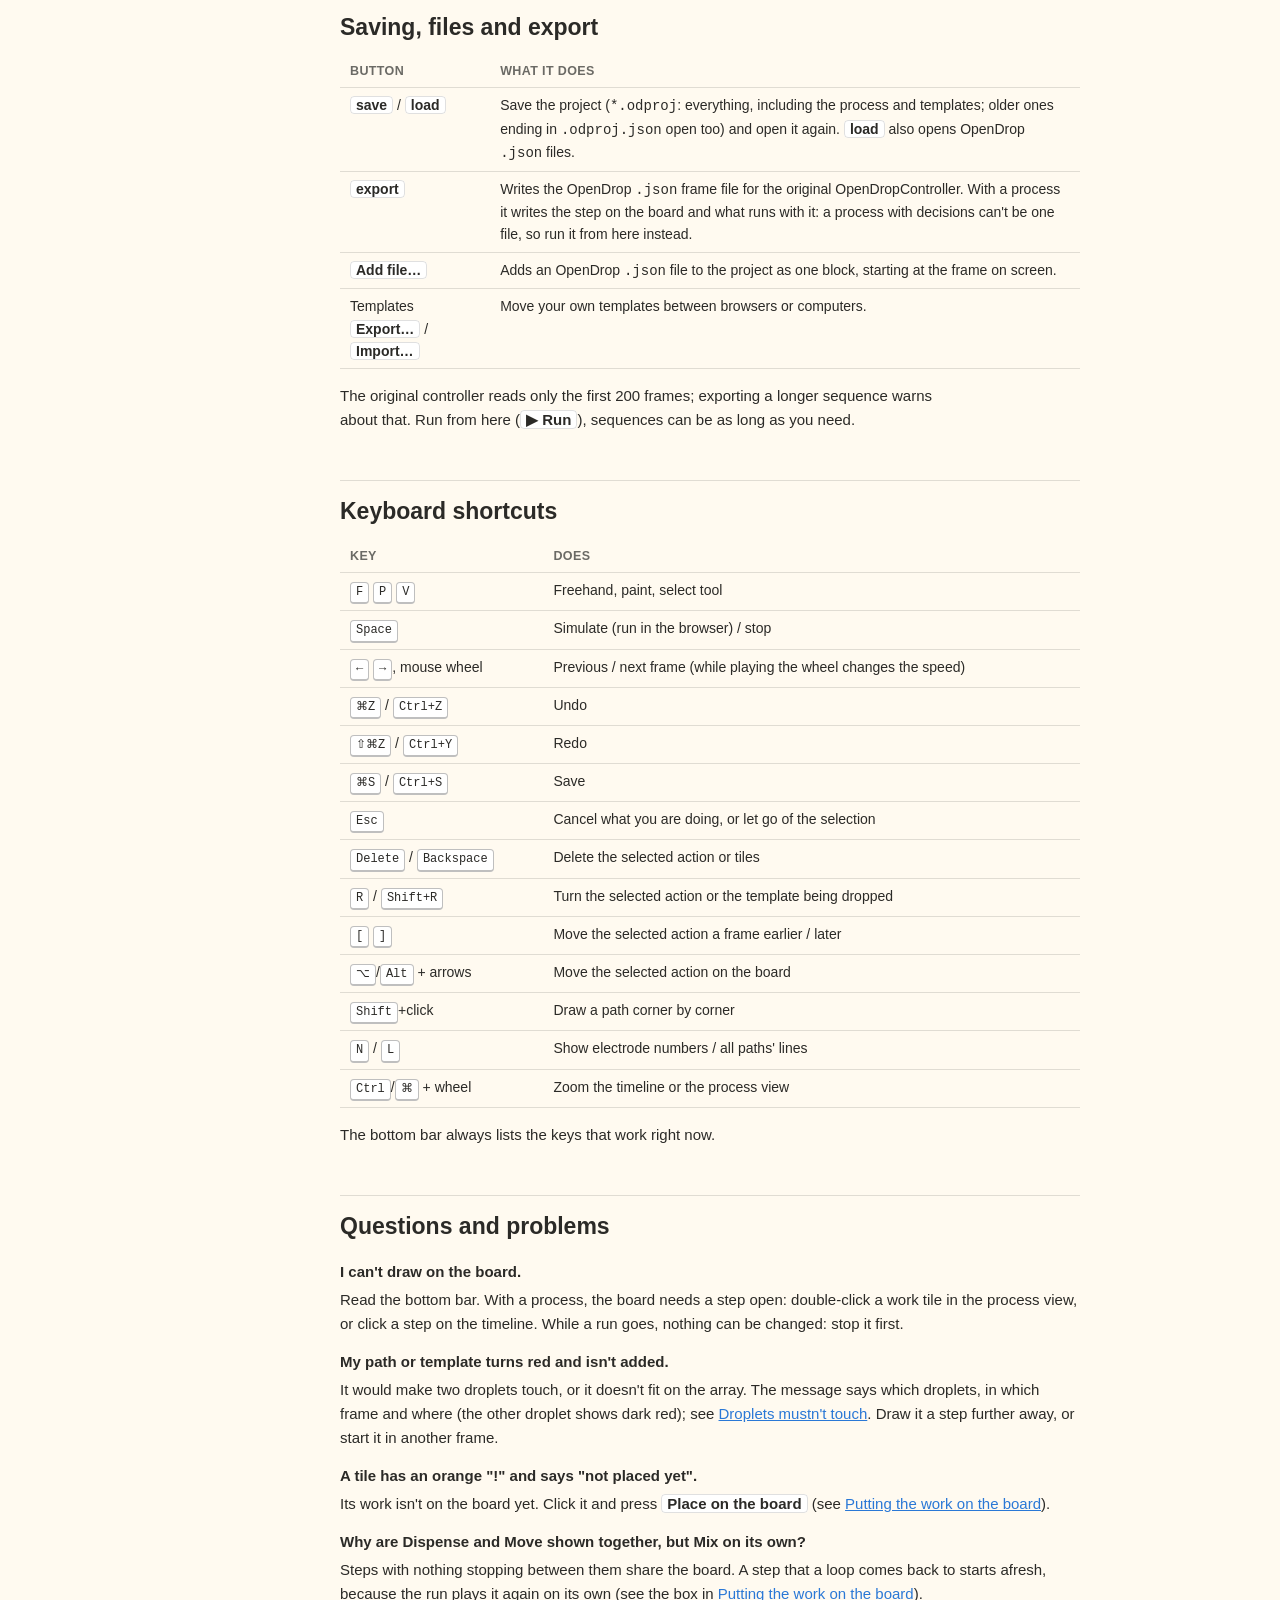
==== commit 2571aa1d: "simulate on the board runs it in the browser; no ▶ Simulate in the top bar - the board's box is "sim" ====
--- a/manual.html
+++ b/manual.html
@@ -517,25 +517,24 @@
     </ul>
 
     <h3 id="play">Playing</h3>
-    <p><kbd>Space</kbd> or the <span class="ui">simulate</span> button plays the frames, each for its
-      time; <kbd>←</kbd> / <kbd>→</kbd> or the mouse wheel step through them. While playing, the mouse
-      wheel changes the speed. With a process, playing goes from step to step through the whole
-      process.</p>
+    <p><kbd>Space</kbd> or the <span class="ui">simulate</span> button on the board runs it once from
+      the start, only in the browser: each frame for its time, with a process's questions. Press it
+      again to stop. <kbd>←</kbd> / <kbd>→</kbd> or the mouse wheel step through the frames.
+      <span class="ui">▶ Run</span> at the top does the same on the OpenDrop: see
+      <a href="#run">Running it</a>.</p>
 
     <!-- ============================================================================== -->
     <h2 id="heat">Heaters and magnets</h2>
     <p>With the temperature adapter, the OpenDrop has three heaters (<b>T1</b>, <b>T2</b>,
       <b>T3</b>, 20–120 °C) and two magnets. A setting holds from its frame until it is set again, so
-      temperatures can change during an experiment. On the OpenDrop a magnet that is on stays on
-      after the last frame and at Measure and Ask stops, until a Magnet tile switches it off or
-      the run ends.</p>
+      temperatures can change during an experiment.</p>
     <ul>
       <li><b>Temperature view:</b> choose <span class="ui">Temperature</span> above the timeline. Pick
         T1, T2 or T3, then <b>click</b> in the chart to set that heater from that frame on. Drag a point
         up or down to change the temperature, sideways to move it. Click a magnet lane at the bottom to
         switch that magnet on or off from that frame.</li>
       <li><b>Waiting for the heaters:</b> select the setting and tick
-        <span class="ui">Wait until the heaters get there</span>. With the OpenDrop connected and live,
+        <span class="ui">Wait until the heaters get there</span>. During <span class="ui">▶ Run</span> on the OpenDrop,
         it waits until the readings get there; without a device it waits the estimated time, worked
         out from the <span class="ui">Warms</span> and <span class="ui">cools</span> rates (°C per
         minute) above the chart. The other droplets keep moving meanwhile.</li>
@@ -658,9 +657,8 @@
         hover it to see which. <b>■</b> marks End.</li>
       <li><b>To work on another step,</b> click its band or one of its faded bars, or move the red line
         into its frames: that step opens on the board.</li>
-      <li><b>Simulate</b> (<kbd>Space</kbd>) runs through all the steps, one after another. It is a
-        <b>preview</b>: it asks nothing and goes on at every decision (the top bar says
-        “Previewing”). <span class="ui">▶ Run</span> is the real run.</li>
+      <li><b>simulate</b> on the board (<kbd>Space</kbd>) runs all the steps in the browser, asking
+        at Measure and Ask; <span class="ui">▶ Run</span> does it on the OpenDrop.</li>
       <li>At a <b>decision</b>, the timeline follows the way that goes on, so a loop that waits for
         your answer is shown once. A <b>Repeat</b> is shown with all its rounds. The total time above
         the timeline is for that way through.</li>
@@ -670,10 +668,11 @@
 
     <h3 id="run">Running it</h3>
     <ol class="steps">
-      <li>Press <span class="ui">▶ Run</span> in the top bar. To have the OpenDrop do it for real,
-        connect it first and switch <span class="ui">live</span> on (under <span class="ui">simulate</span>
-        on the board): the device follows the run and is switched off at the
-        end.</li>
+      <li>Press <span class="ui">▶ Run</span> in the top bar to run it on the OpenDrop: connect it
+        first (the button is greyed until then). The device follows the run and is switched off at
+        the end. <span class="ui">simulate</span> on the board (or <kbd>Space</kbd>) does the same
+        run only in the browser: the device does nothing. Without a process, both play the sequence once, frame 1 to the
+        last.</li>
       <li>Each step plays on the board, frame by frame; the running tile glows in the process
         view.</li>
       <li>At a <b>Measure</b> tile you type in the value and press <span class="ui">Go on</span>. At an
@@ -688,7 +687,7 @@
         frame time, the layout, opening or adding a file, undo, or a new template. Those fields are
         greyed out, and so are <span class="ui">Send to device</span> and <span class="ui">Run on the device</span>
         in the Device tab; the board's red frame is greyed a bit. You can't step
-        or scroll through frames either (wheel, arrow keys, the timeline or charts): the board follows the run. A second tab of the page is locked too until the run ends. Keep the page in front: a hidden tab runs slowly.</li>
+        or scroll through frames either (wheel, arrow keys, the timeline or charts): the board follows the run. A second tab of the page is locked too until the run ends. The run goes on when you switch to another window or tab, but not when the computer sleeps: keep it awake for long runs.</li>
     </ol>
     <p>A run changes nothing in your project: afterwards the board is back where it was.</p>
 
@@ -954,9 +953,9 @@
       <li>In the browser's list, pick the device. It is usually called <b>Feather M0</b>. The dot by
         the title turns green while it answers, and the Device tab shows the board type (V4.1 or V4.2,
         with magnets or the temperature adapter).</li>
-      <li>Switch on <span class="ui">live</span> (under simulate, the red box on the board): the device now shows the frame on
-        screen. Stepping, playing and drawing go straight to it. Switching live off switches everything
-        on the device off.</li>
+      <li>Press <span class="ui">▶ Run</span> in the top bar: the device plays it, frame by frame, and
+        is switched off at the end (see <a href="#run">Running it</a>). Otherwise it sits still:
+        stepping, drawing and <span class="ui">simulate</span> stay in the browser.</li>
     </ol>
     <ul>
       <li><b>feedback</b> (V4.2): shows where the device senses droplets as dark dots on the board.</li>
@@ -977,7 +976,7 @@
         switch the heaters off too.</li>
       <li><span class="ui">Reconnect automatically</span> finds the device again when the page opens or
         it is plugged back in. <span class="ui">Switch all off</span> turns every electrode off.</li>
-      <li>Keep the page in front while playing live: a hidden tab stops playback.</li>
+      <li>A run on the device goes on when you switch to another window, but not when the computer sleeps.</li>
       <li><b>Without a device</b>, open <code>index.html#sim</code> and use
         <span class="ui">Simulated OpenDrop</span> in the Device tab to try it
         (<code>index.html#simstock</code> simulates one with the original firmware).</li>
@@ -1008,14 +1007,14 @@
         your own templates between browsers or computers.</td></tr>
     </table>
     <p>The original controller reads only the first 200 frames; exporting a longer sequence warns
-      about that. Played live from here, sequences can be as long as you need.</p>
+      about that. Run from here (<span class="ui">▶ Run</span>), sequences can be as long as you need.</p>
 
     <!-- ============================================================================== -->
     <h2 id="keys">Keyboard shortcuts</h2>
     <table>
       <tr><th>Key</th><th>Does</th></tr>
       <tr><td><kbd>F</kbd> <kbd>P</kbd> <kbd>V</kbd></td><td>Freehand, paint, select tool</td></tr>
-      <tr><td><kbd>Space</kbd></td><td>Simulate (play) / stop</td></tr>
+      <tr><td><kbd>Space</kbd></td><td>Simulate (run in the browser) / stop</td></tr>
       <tr><td><kbd>←</kbd> <kbd>→</kbd>, mouse wheel</td><td>Previous / next frame (while playing the wheel changes the speed)</td></tr>
       <tr><td><kbd>⌘Z</kbd> / <kbd>Ctrl+Z</kbd></td><td>Undo</td></tr>
       <tr><td><kbd>⇧⌘Z</kbd> / <kbd>Ctrl+Y</kbd></td><td>Redo</td></tr>
@@ -1053,13 +1052,10 @@
       <dt>The tile says "the droplets are elsewhere".</dt>
       <dd>The step can be reached two ways (for example the first time, and round a loop), and the
         droplets arrive in different places. End the loop where the droplet started.</dd>
-      <dt>The magnet clicks on and off, or the dot goes red when a magnet switches.</dt>
-      <dd>Switching a magnet takes the OpenDrop about a third of a second before it answers; the
-        page waits for that. If it still happens, reload the page (an old copy doesn't wait) and
-        check the cable.</dd>
-      <dt>Playing is slow or stops.</dt>
-      <dd>The browser slows down pages that are not in front. Keep the app's tab visible while playing
-        or running.</dd>
+      <dt>Does it keep going when I switch to another window?</dt>
+      <dd>Yes: playing, a run and the OpenDrop keep going in the background (the board on screen
+        catches up when you come back). They stop if the computer goes to sleep or the tab is
+        closed, so keep the computer awake for long runs.</dd>
       <dt>The device doesn't appear in the list.</dt>
       <dd>Use Chrome or Edge, close OpenDropController, try another cable (some only charge), and look
         for <b>Feather M0</b> in the list.</dd>
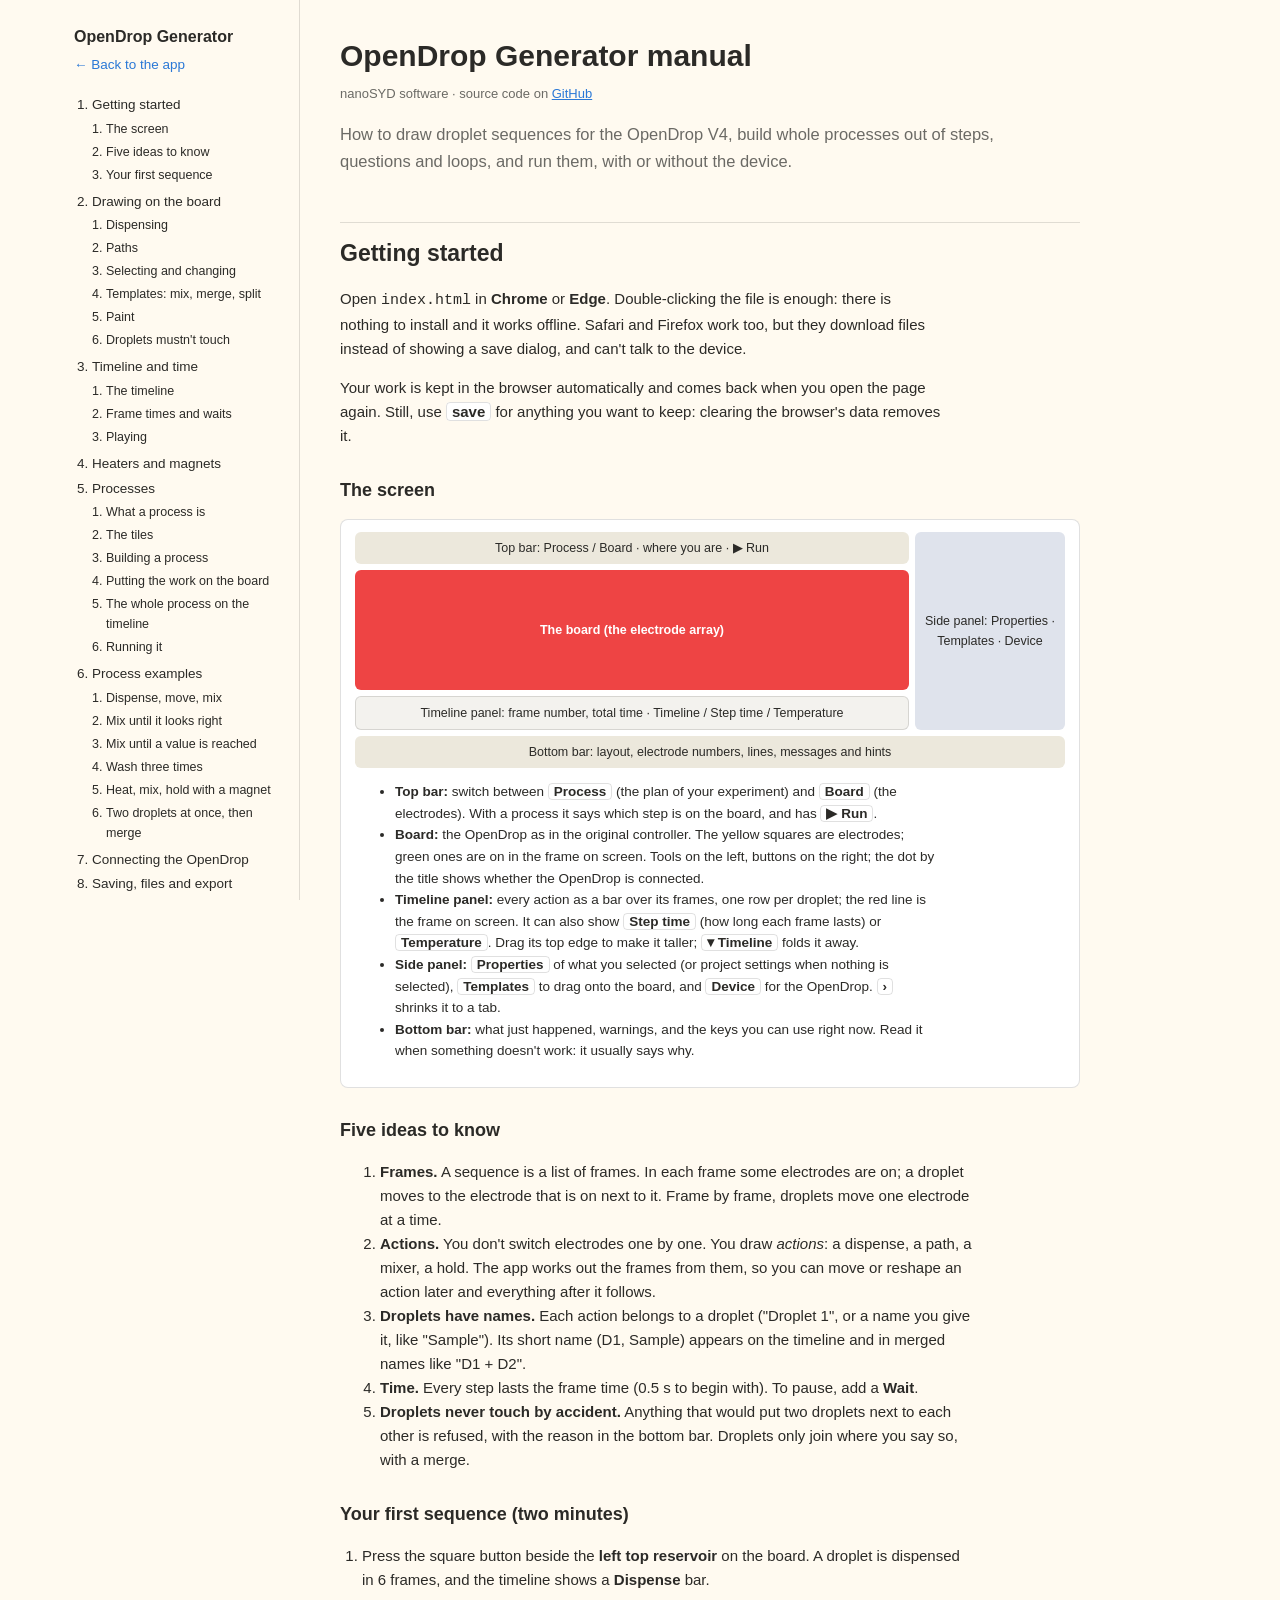
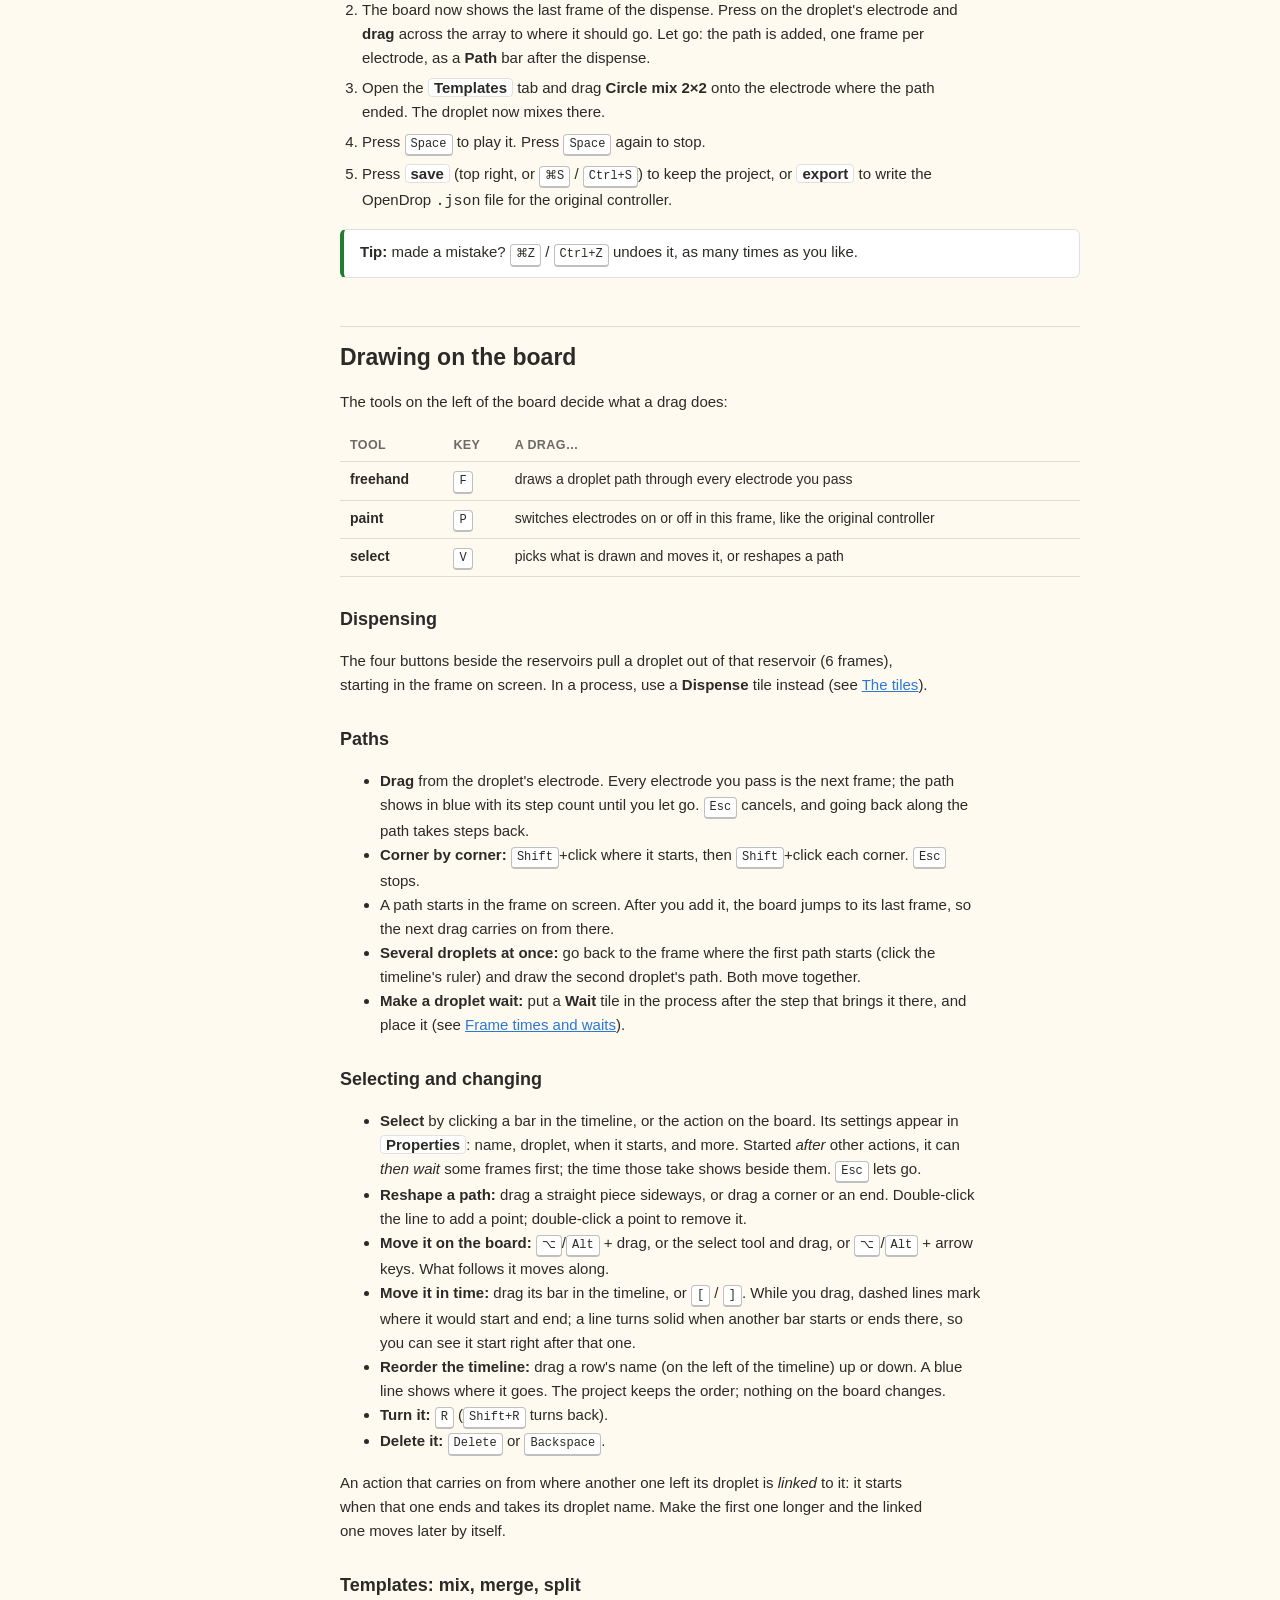
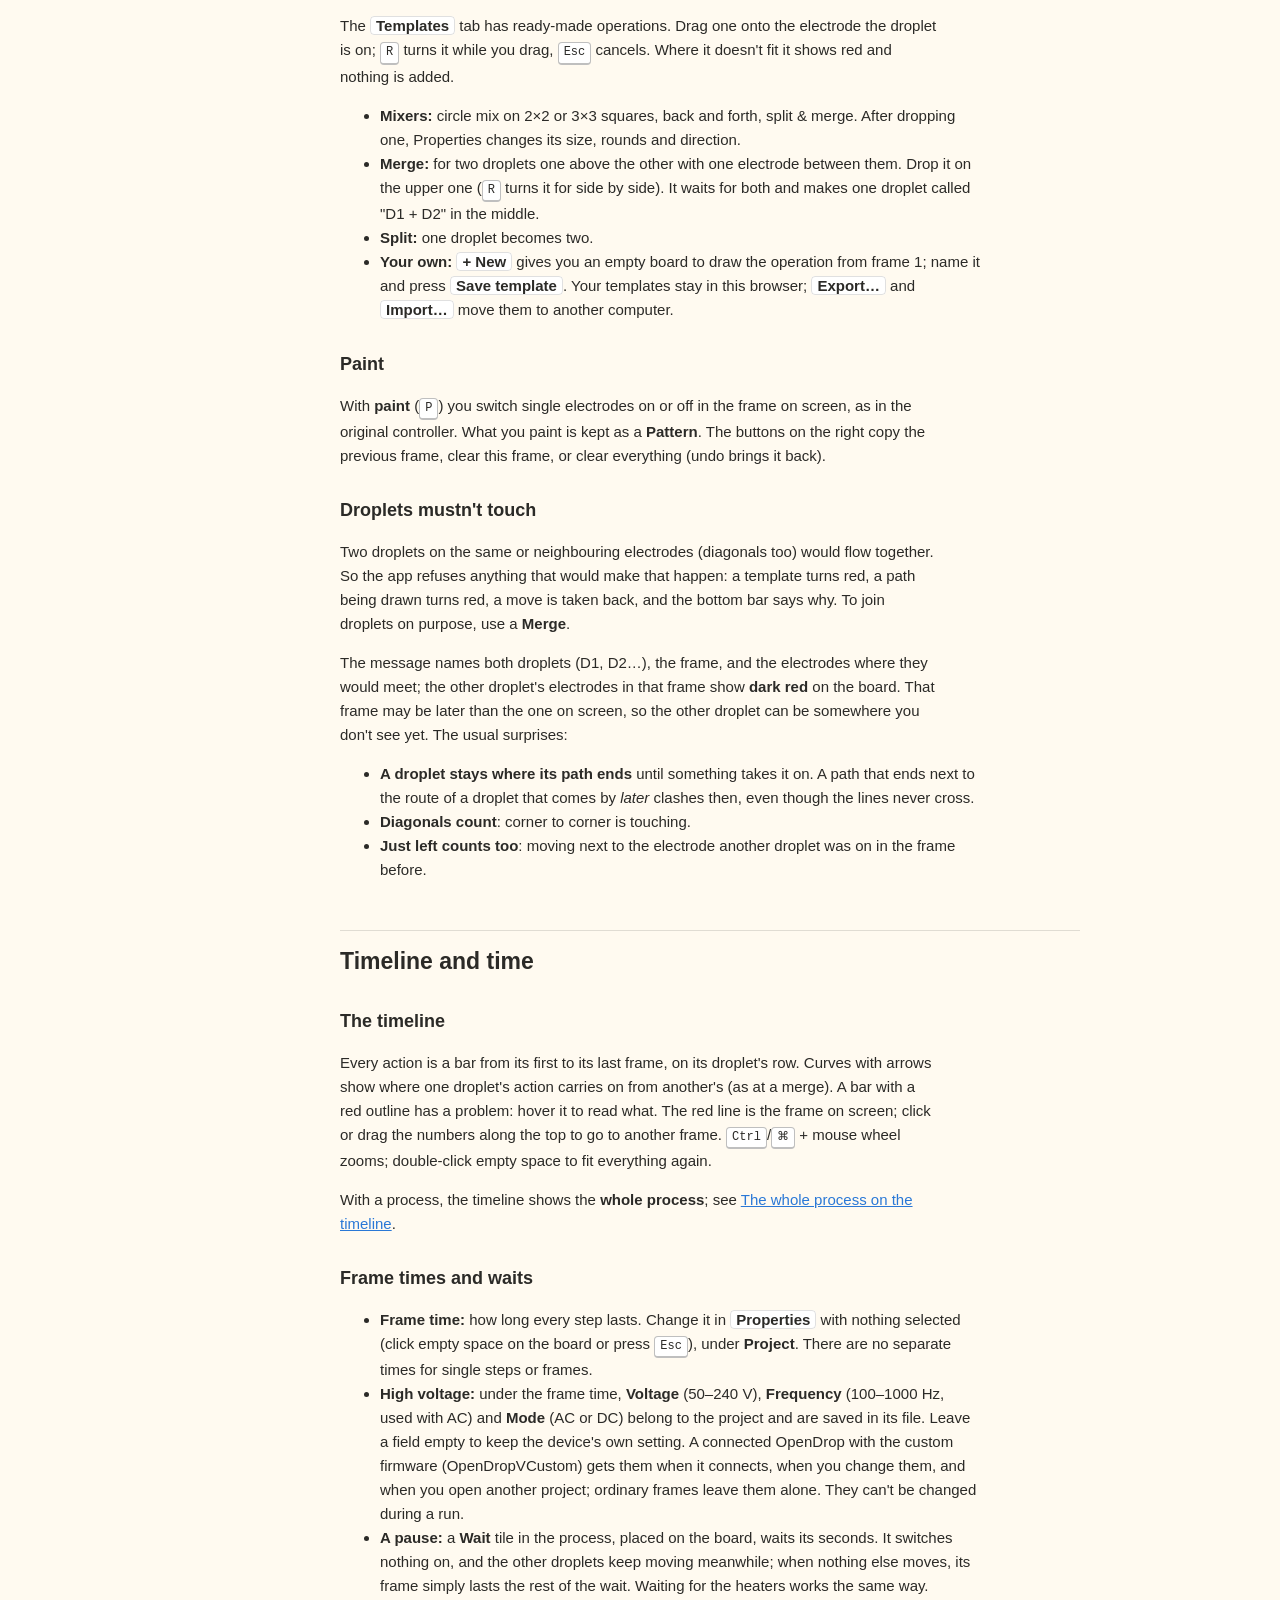
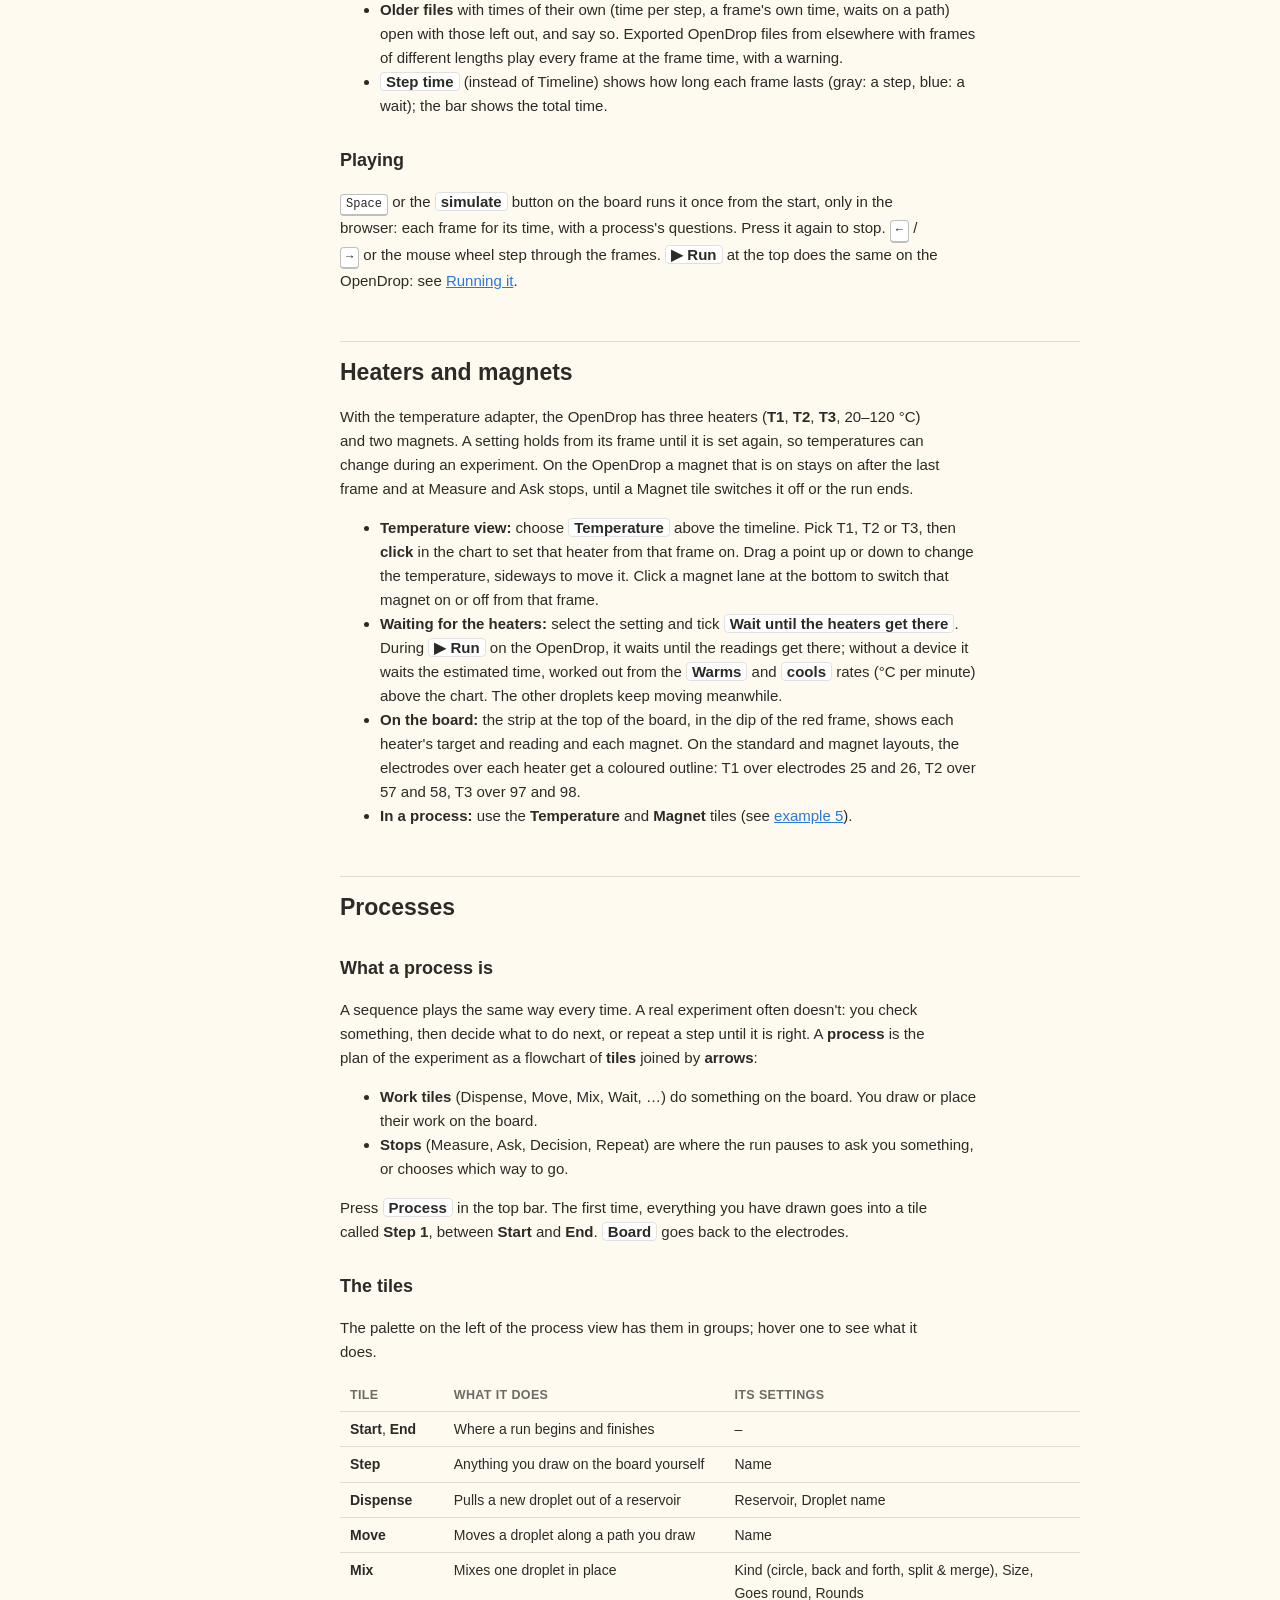
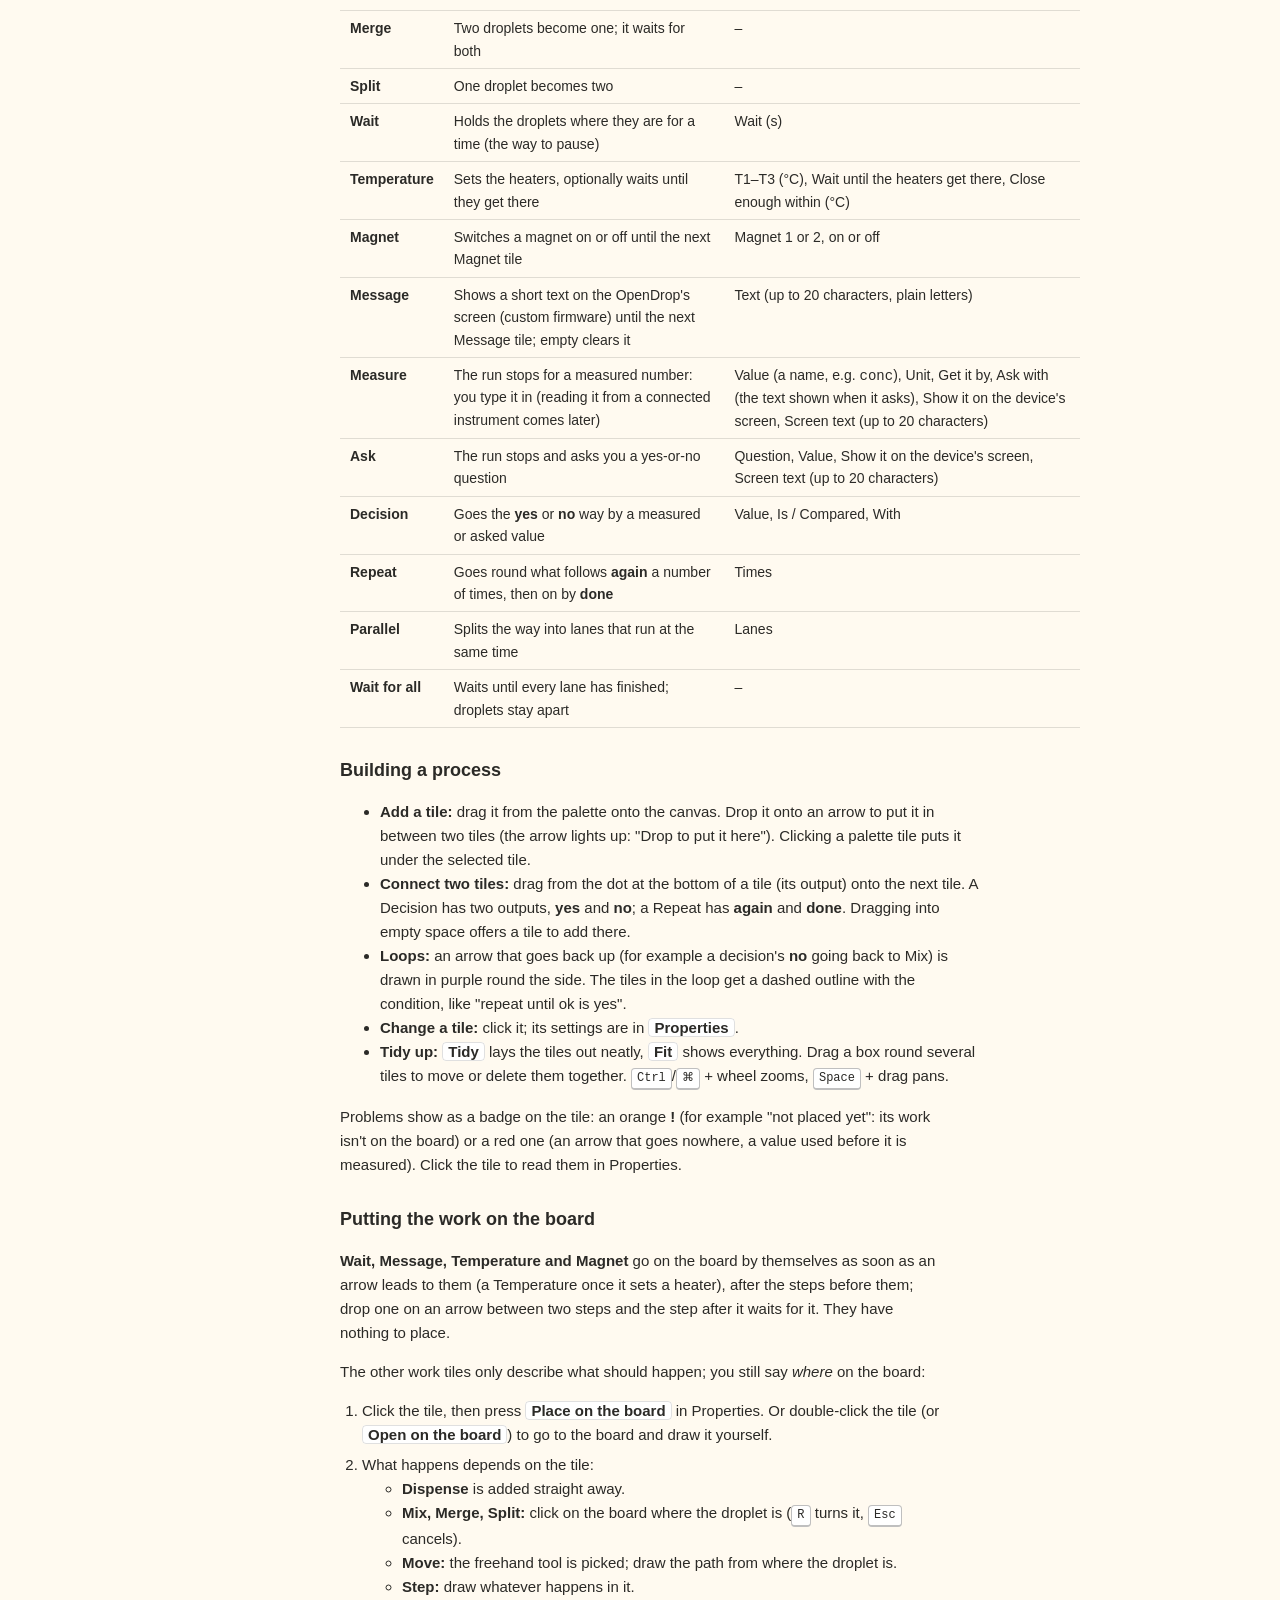
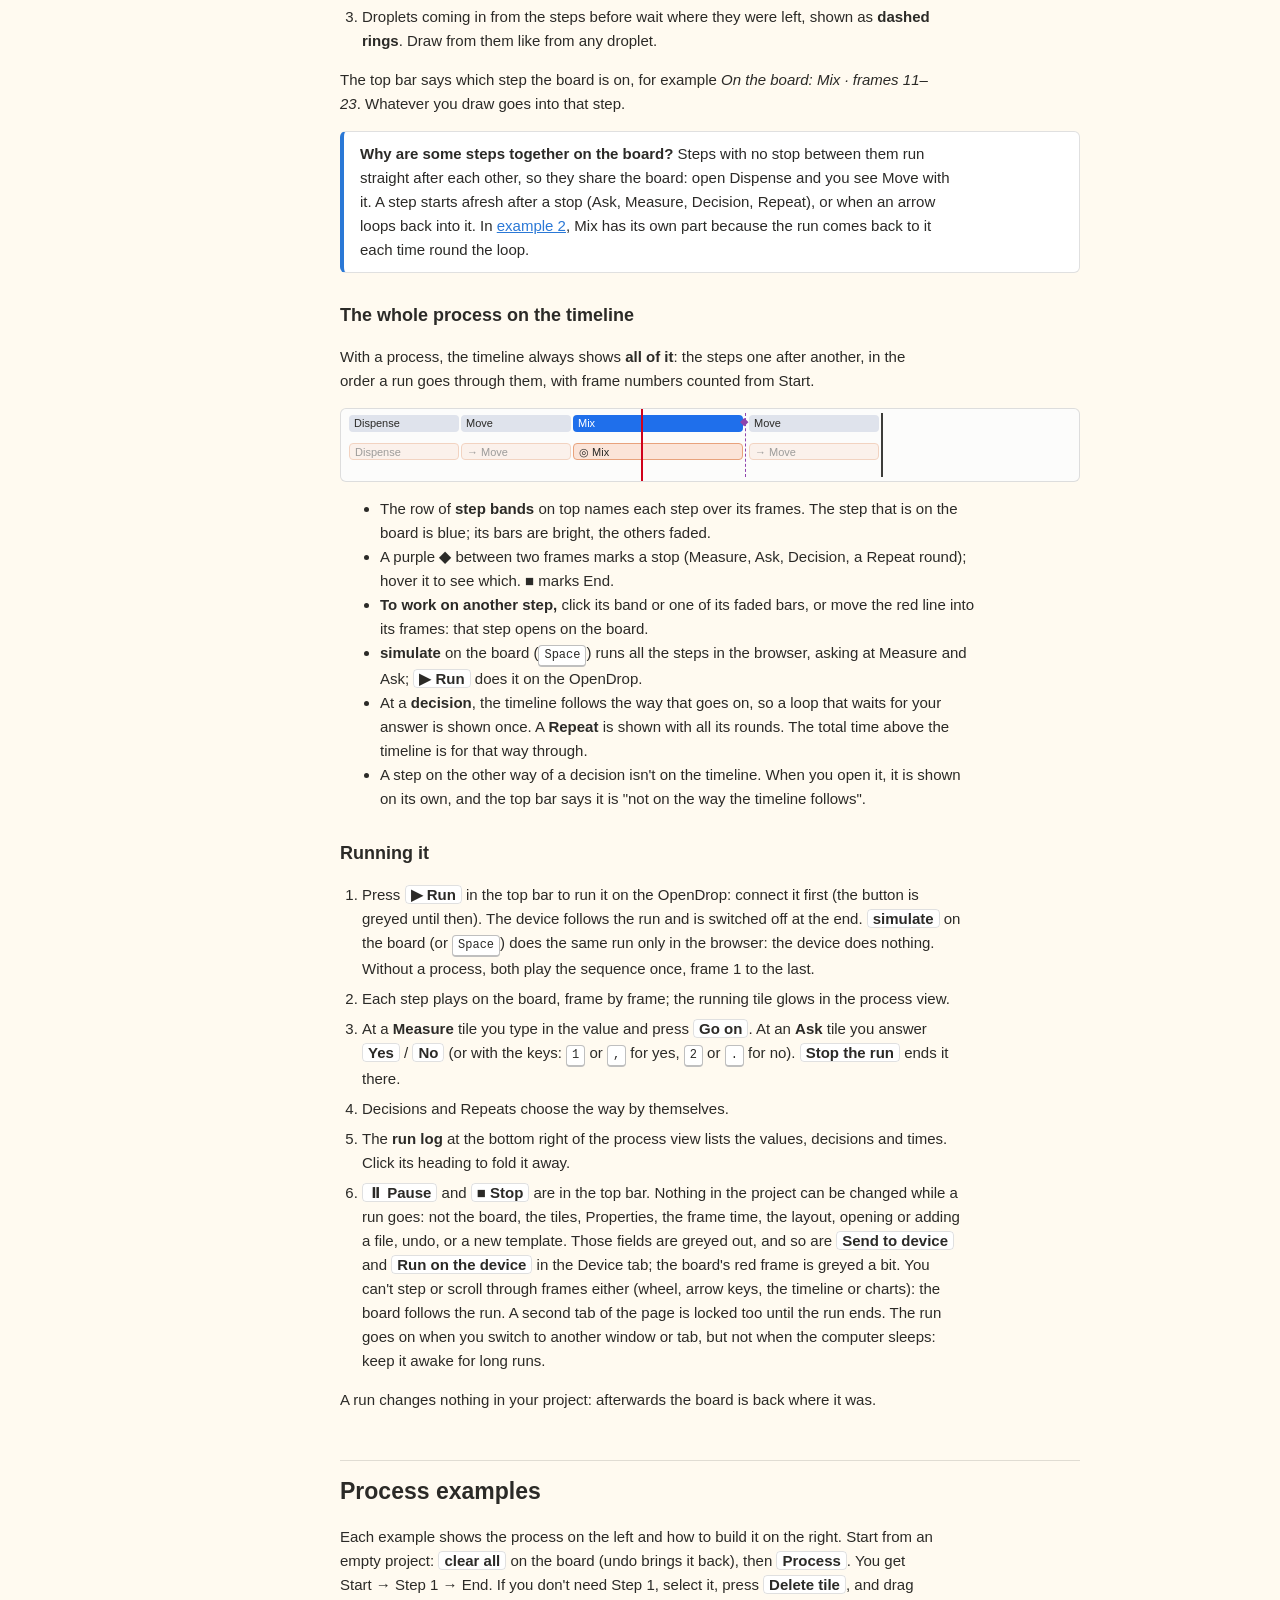
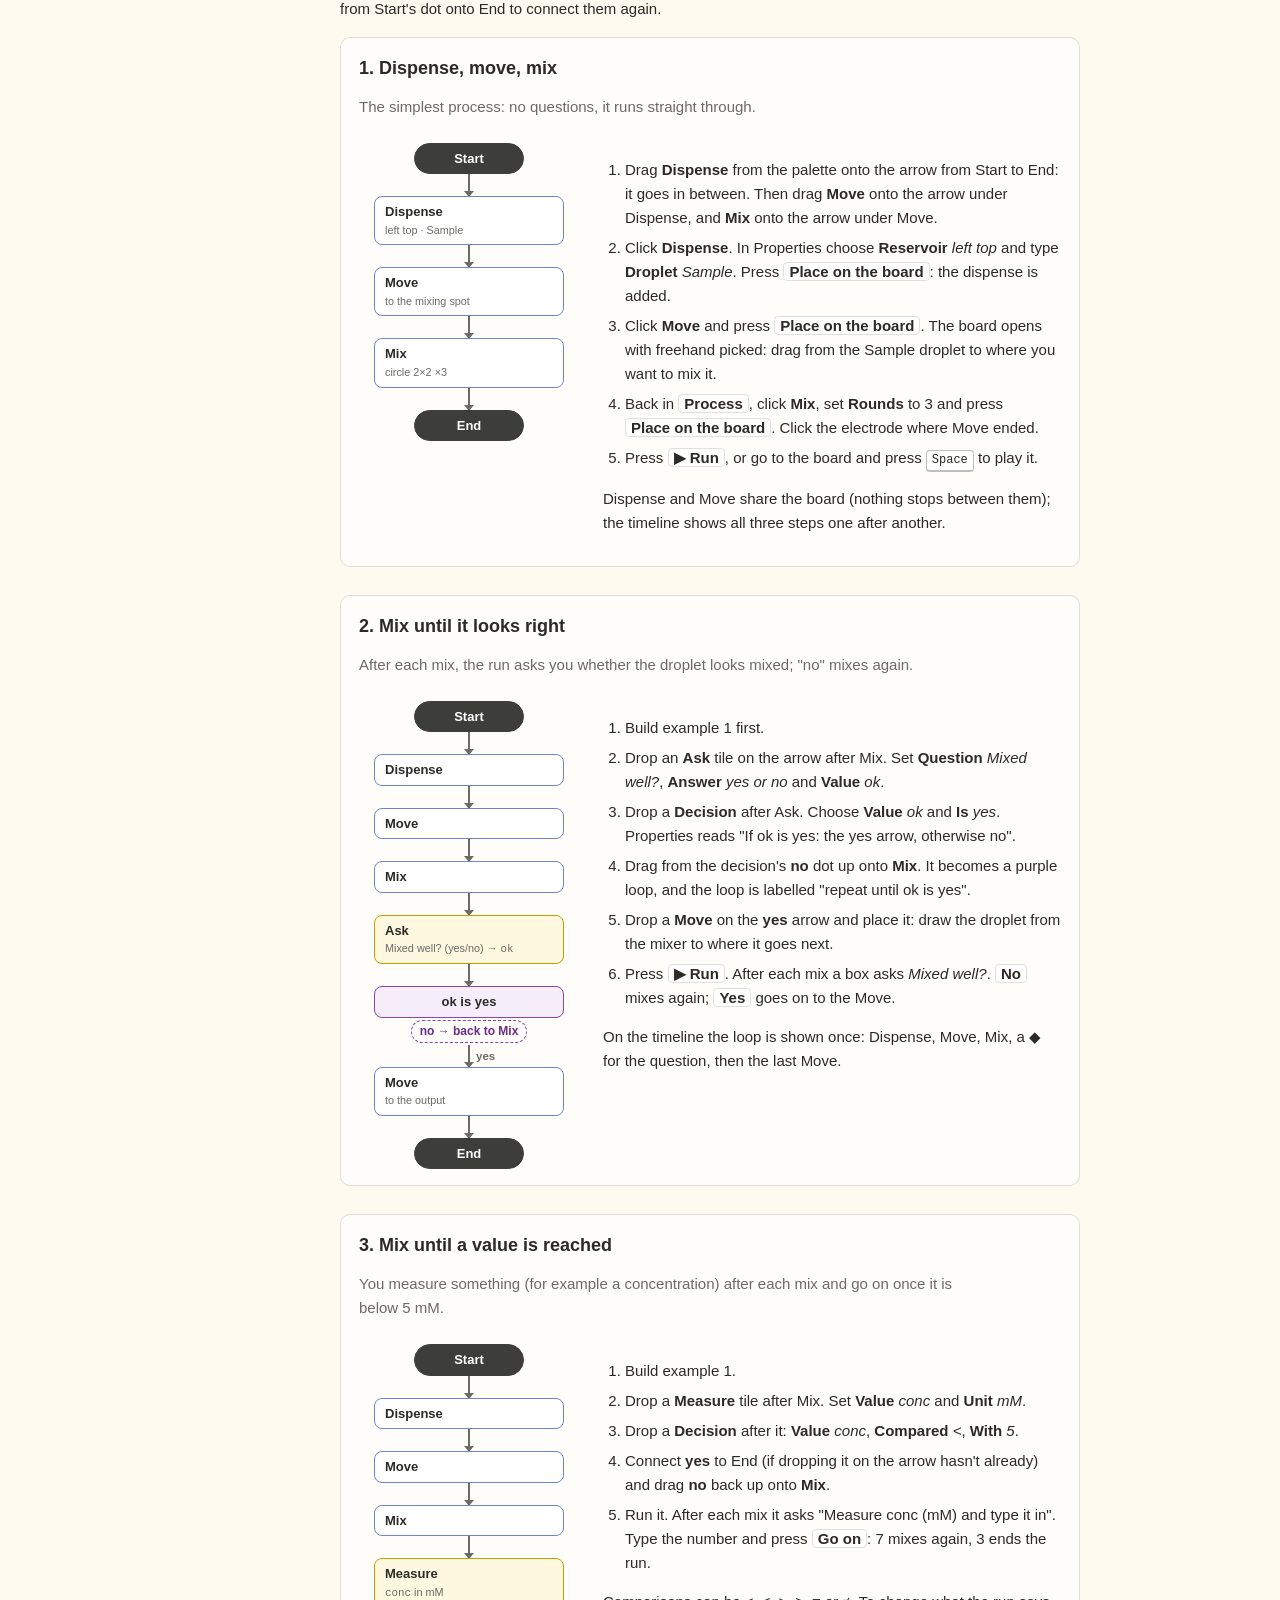
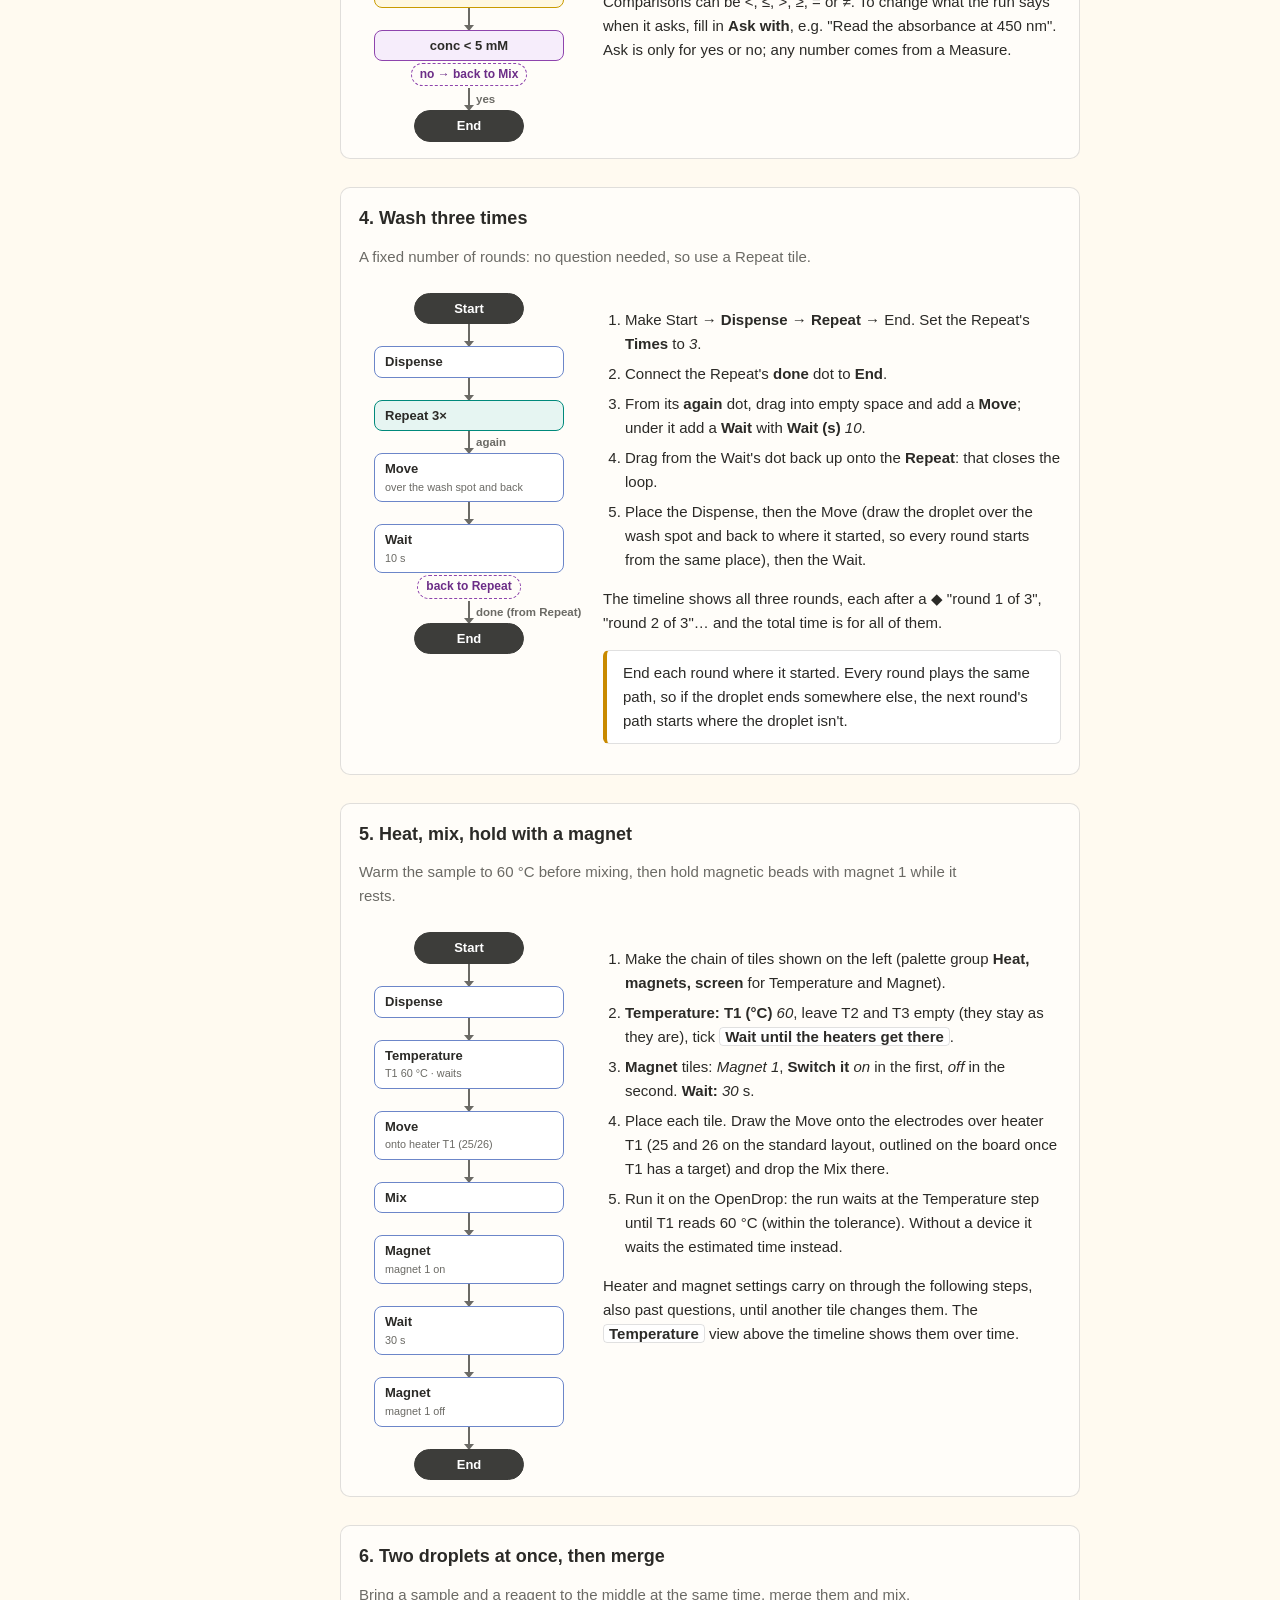
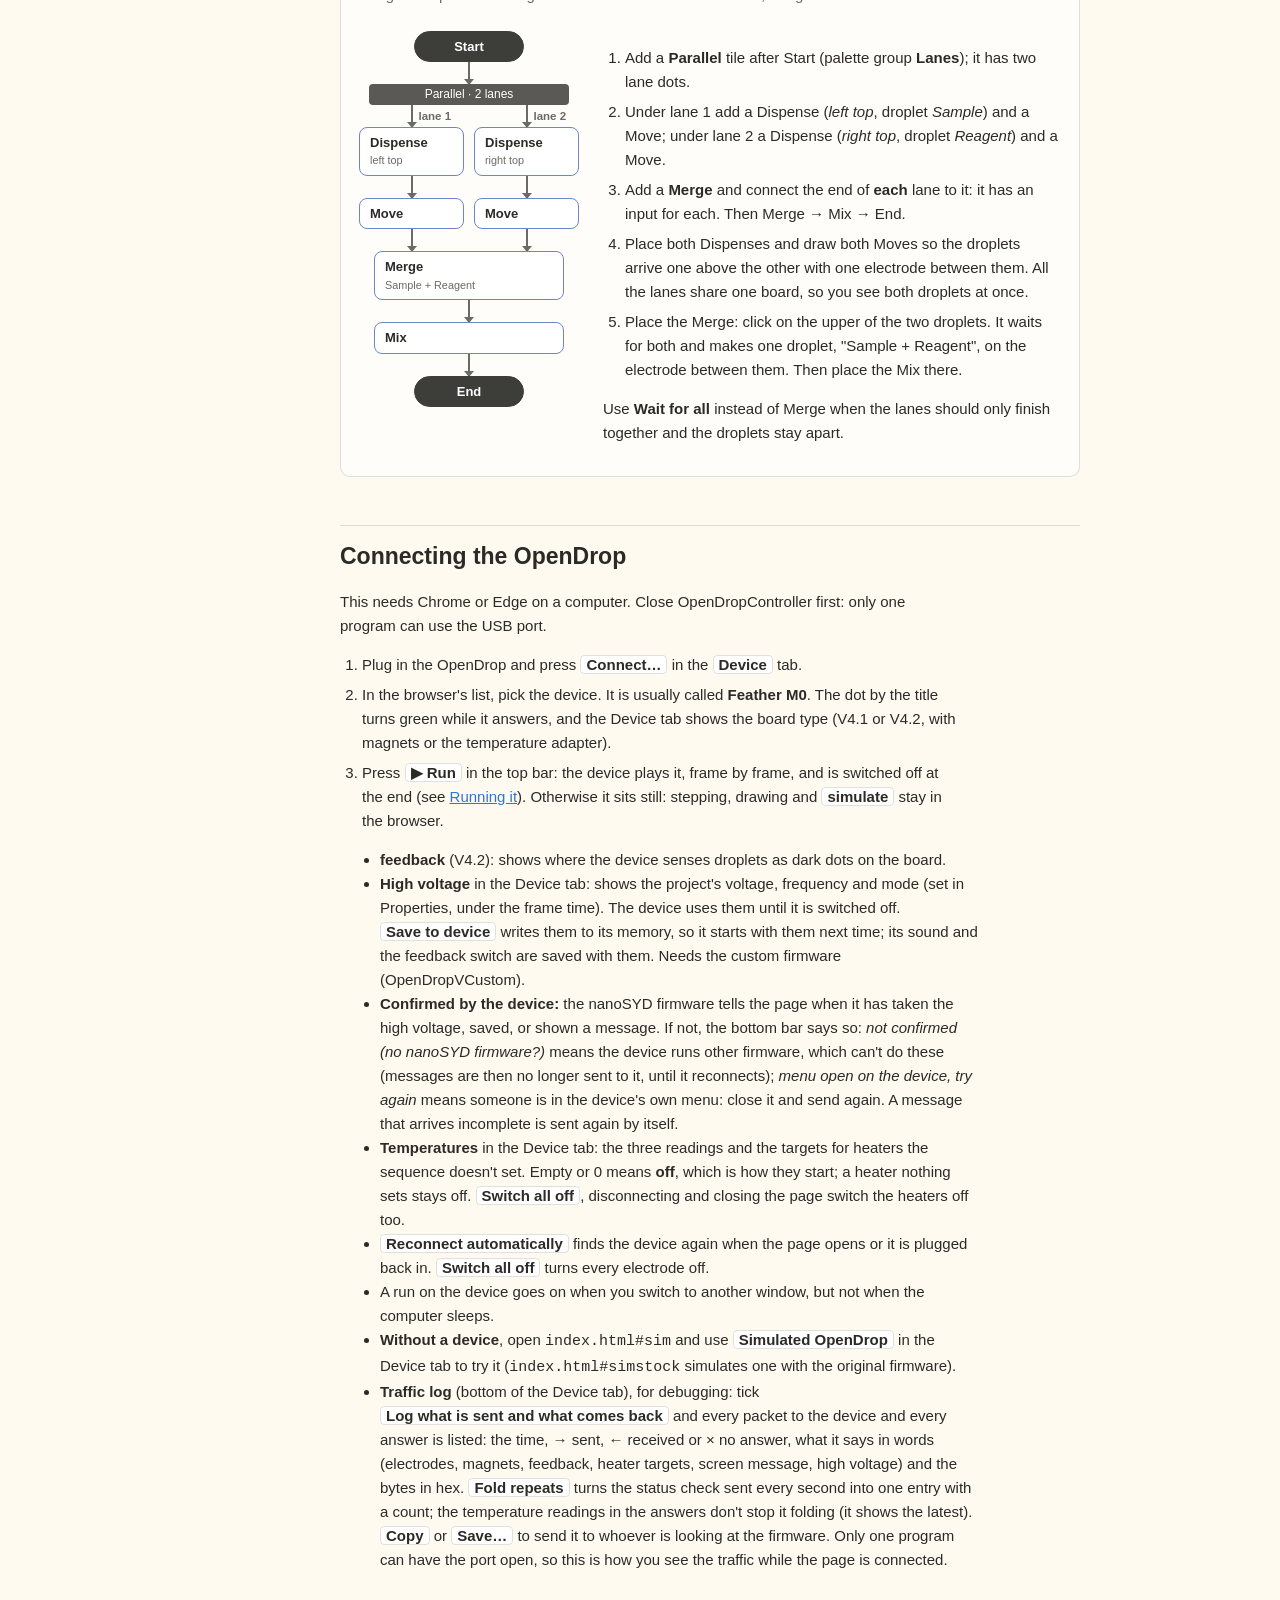
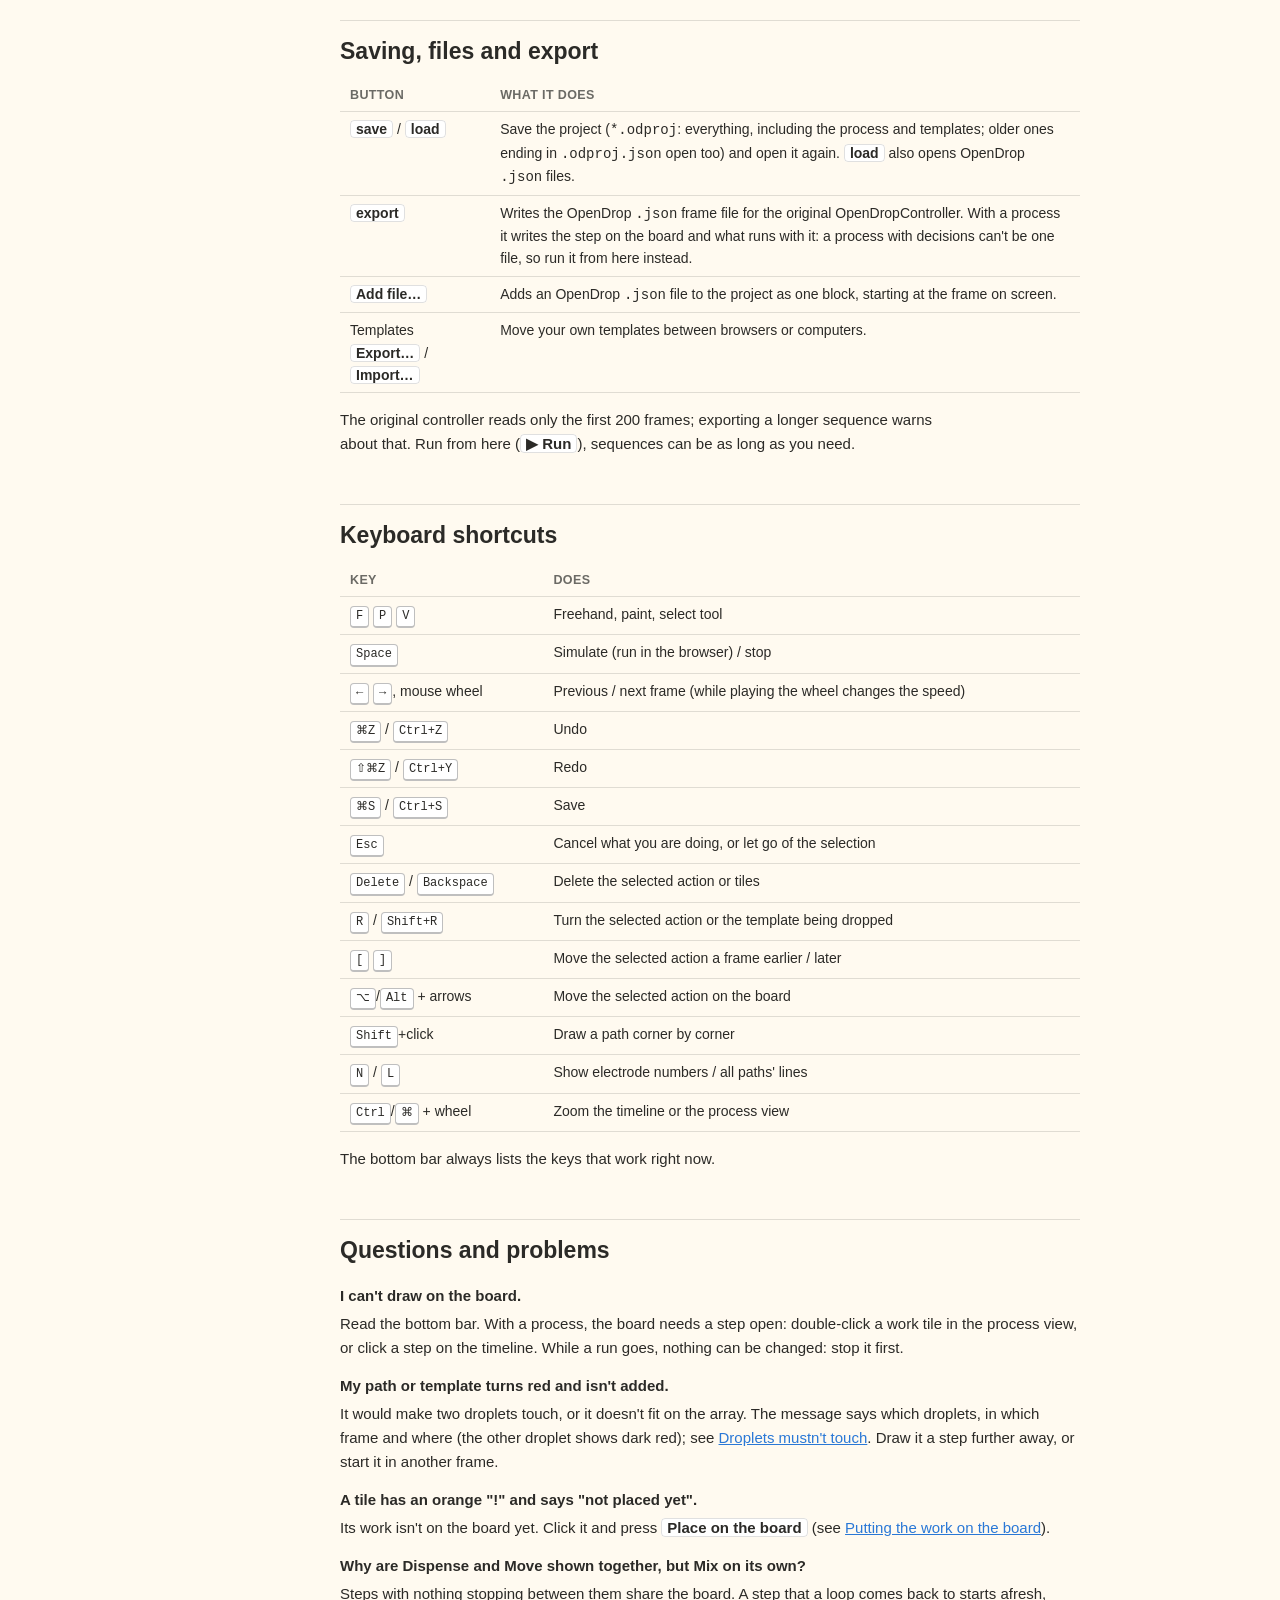
==== commit 0d886305: "Merge fix/magnet-stays-on: magnets stay on (carried past the drawn frames; wait for the firmware to " ====
--- a/manual.html
+++ b/manual.html
@@ -527,7 +527,9 @@
     <h2 id="heat">Heaters and magnets</h2>
     <p>With the temperature adapter, the OpenDrop has three heaters (<b>T1</b>, <b>T2</b>,
       <b>T3</b>, 20–120 °C) and two magnets. A setting holds from its frame until it is set again, so
-      temperatures can change during an experiment.</p>
+      temperatures can change during an experiment. On the OpenDrop a magnet that is on stays on
+      after the last frame and at Measure and Ask stops, until a Magnet tile switches it off or
+      the run ends.</p>
     <ul>
       <li><b>Temperature view:</b> choose <span class="ui">Temperature</span> above the timeline. Pick
         T1, T2 or T3, then <b>click</b> in the chart to set that heater from that frame on. Drag a point
@@ -1052,6 +1054,10 @@
       <dt>The tile says "the droplets are elsewhere".</dt>
       <dd>The step can be reached two ways (for example the first time, and round a loop), and the
         droplets arrive in different places. End the loop where the droplet started.</dd>
+      <dt>The magnet clicks on and off, or the dot goes red when a magnet switches.</dt>
+      <dd>Switching a magnet takes the OpenDrop about a third of a second before it answers; the
+        page waits for that. If it still happens, reload the page (an old copy doesn't wait) and
+        check the cable.</dd>
       <dt>Does it keep going when I switch to another window?</dt>
       <dd>Yes: playing, a run and the OpenDrop keep going in the background (the board on screen
         catches up when you come back). They stop if the computer goes to sleep or the tab is
